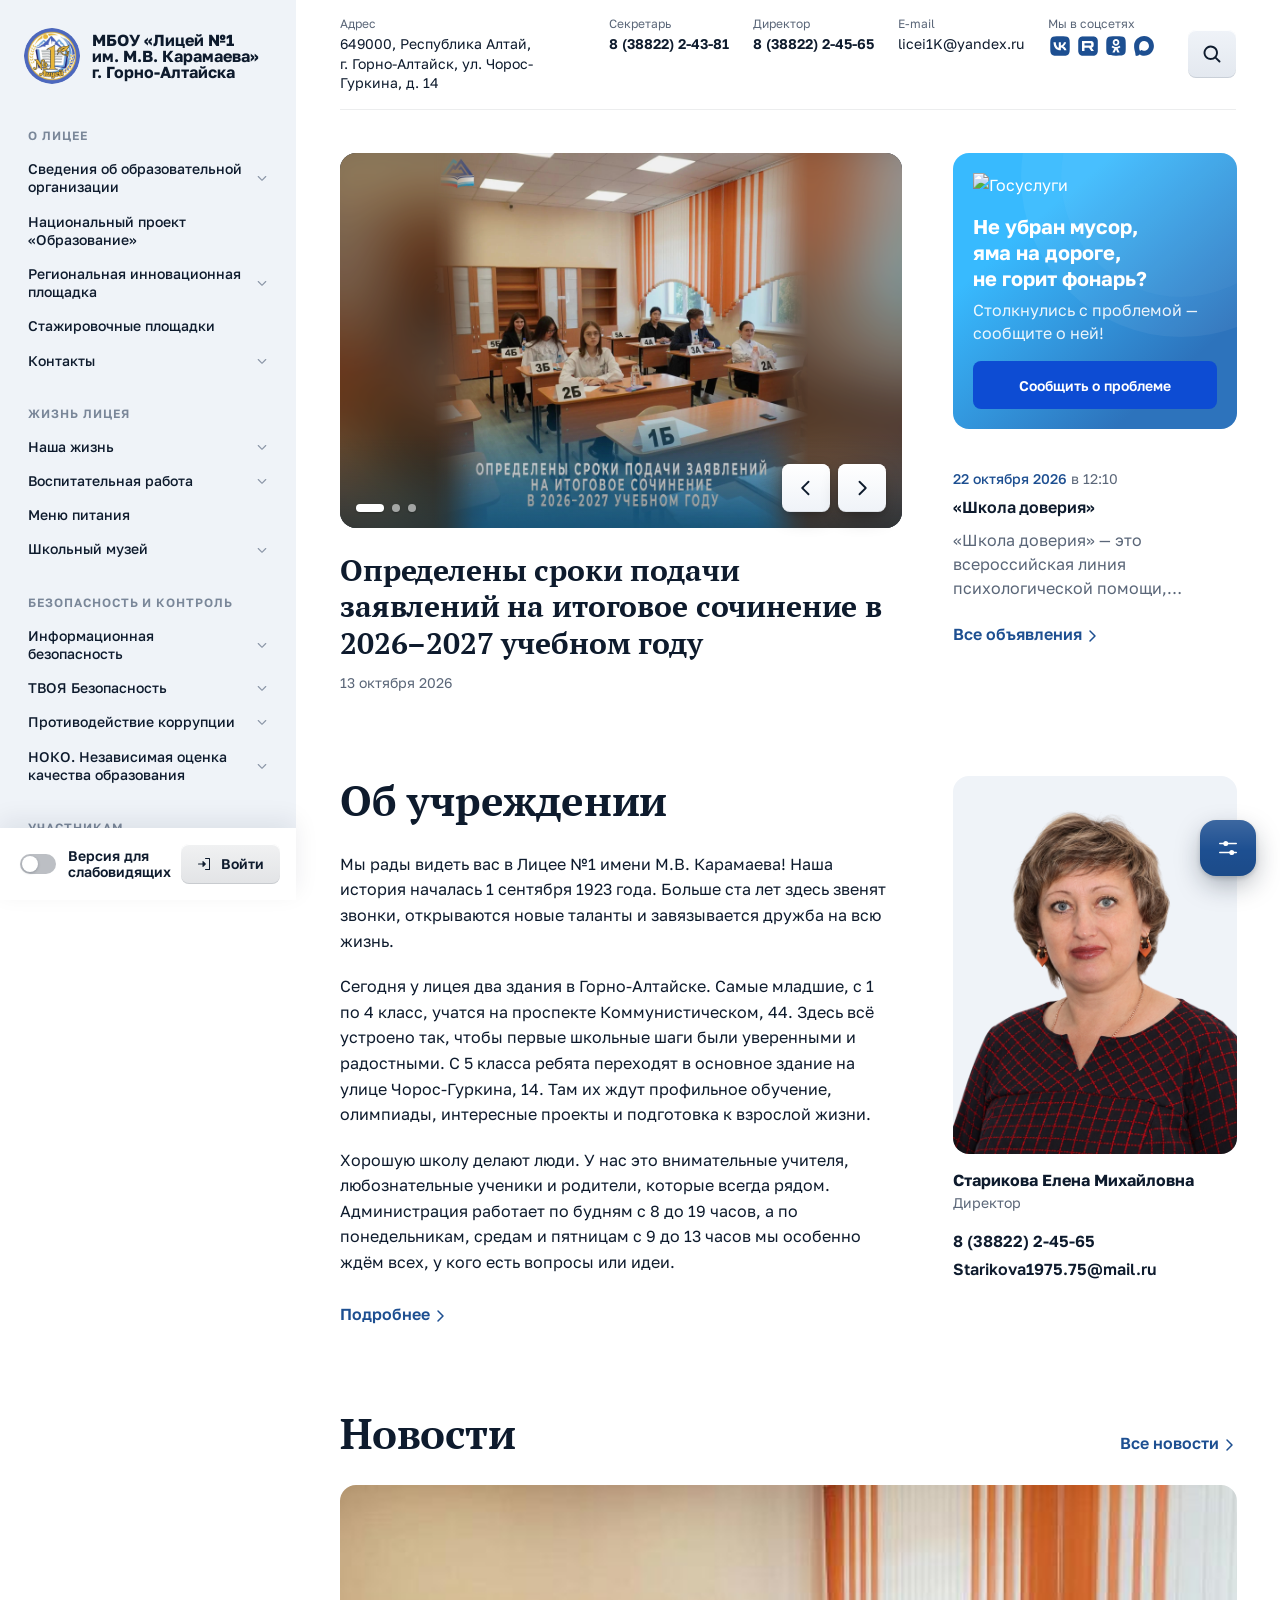
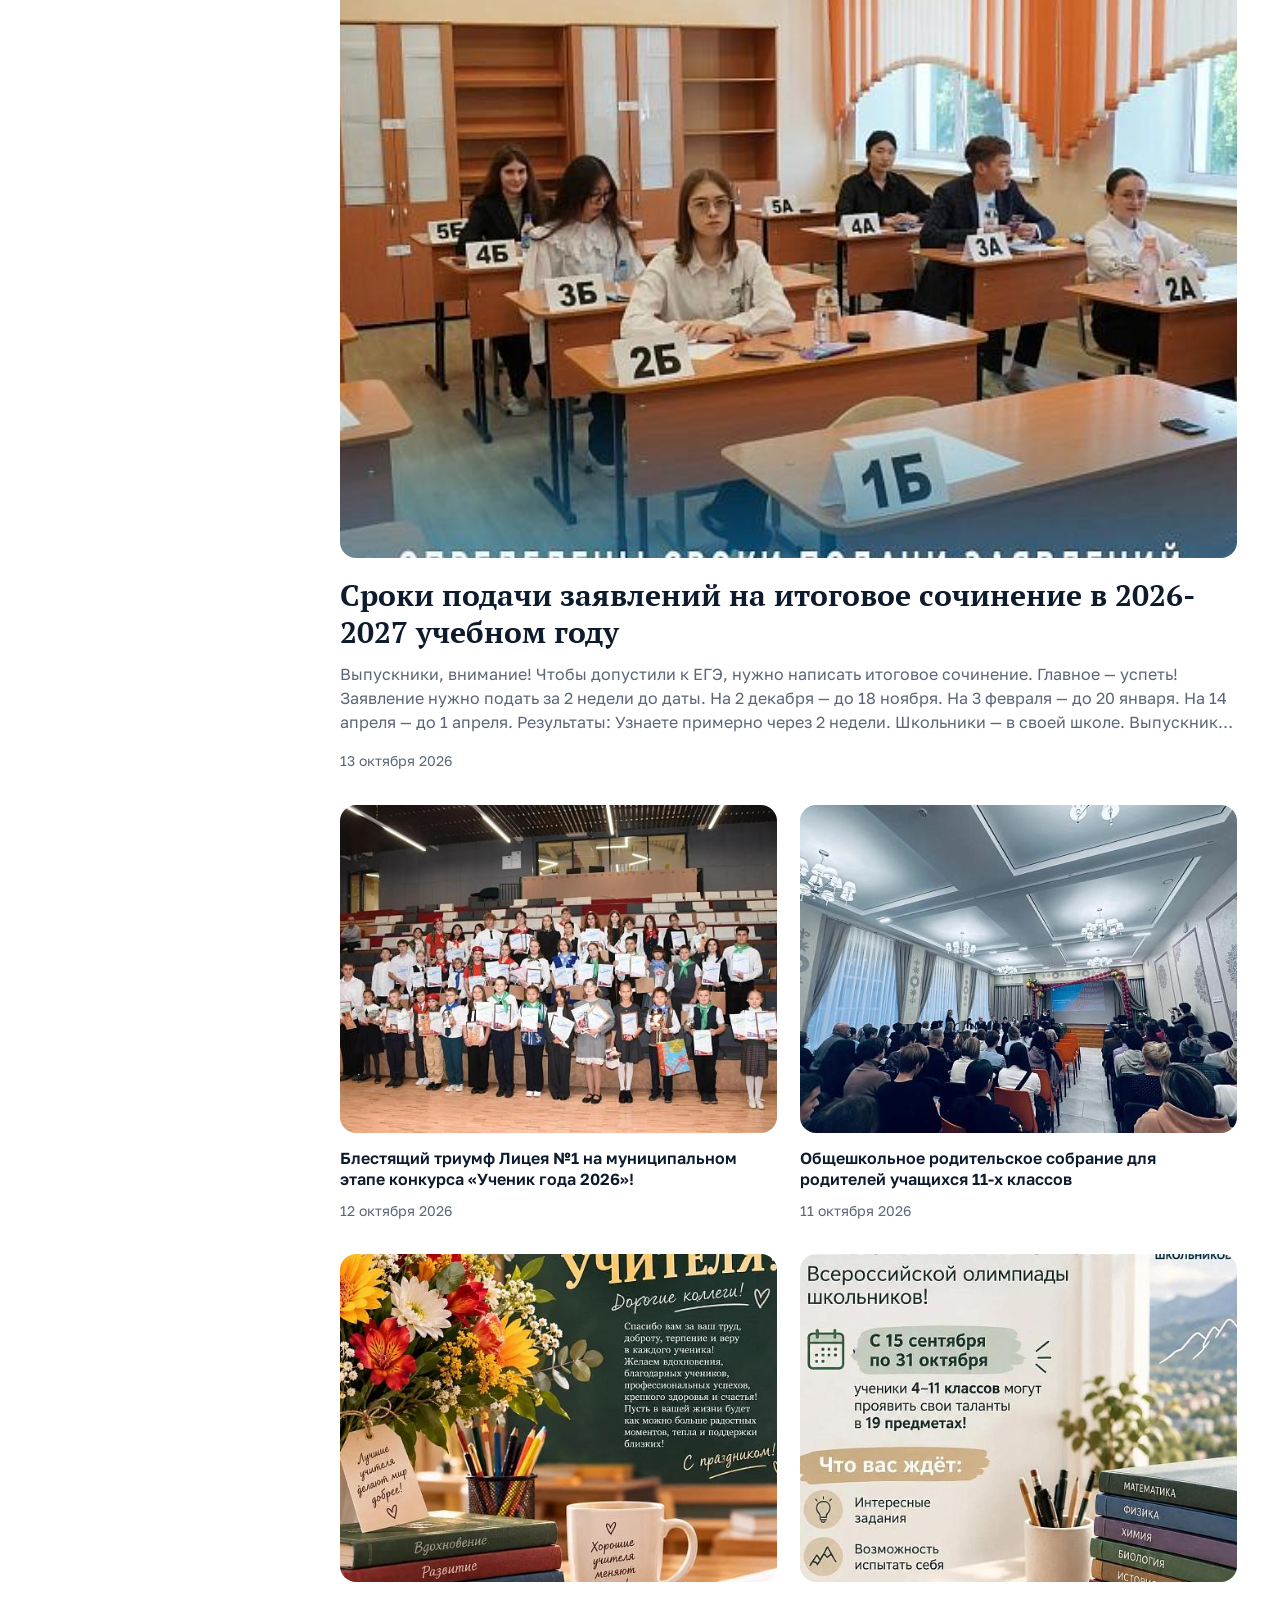
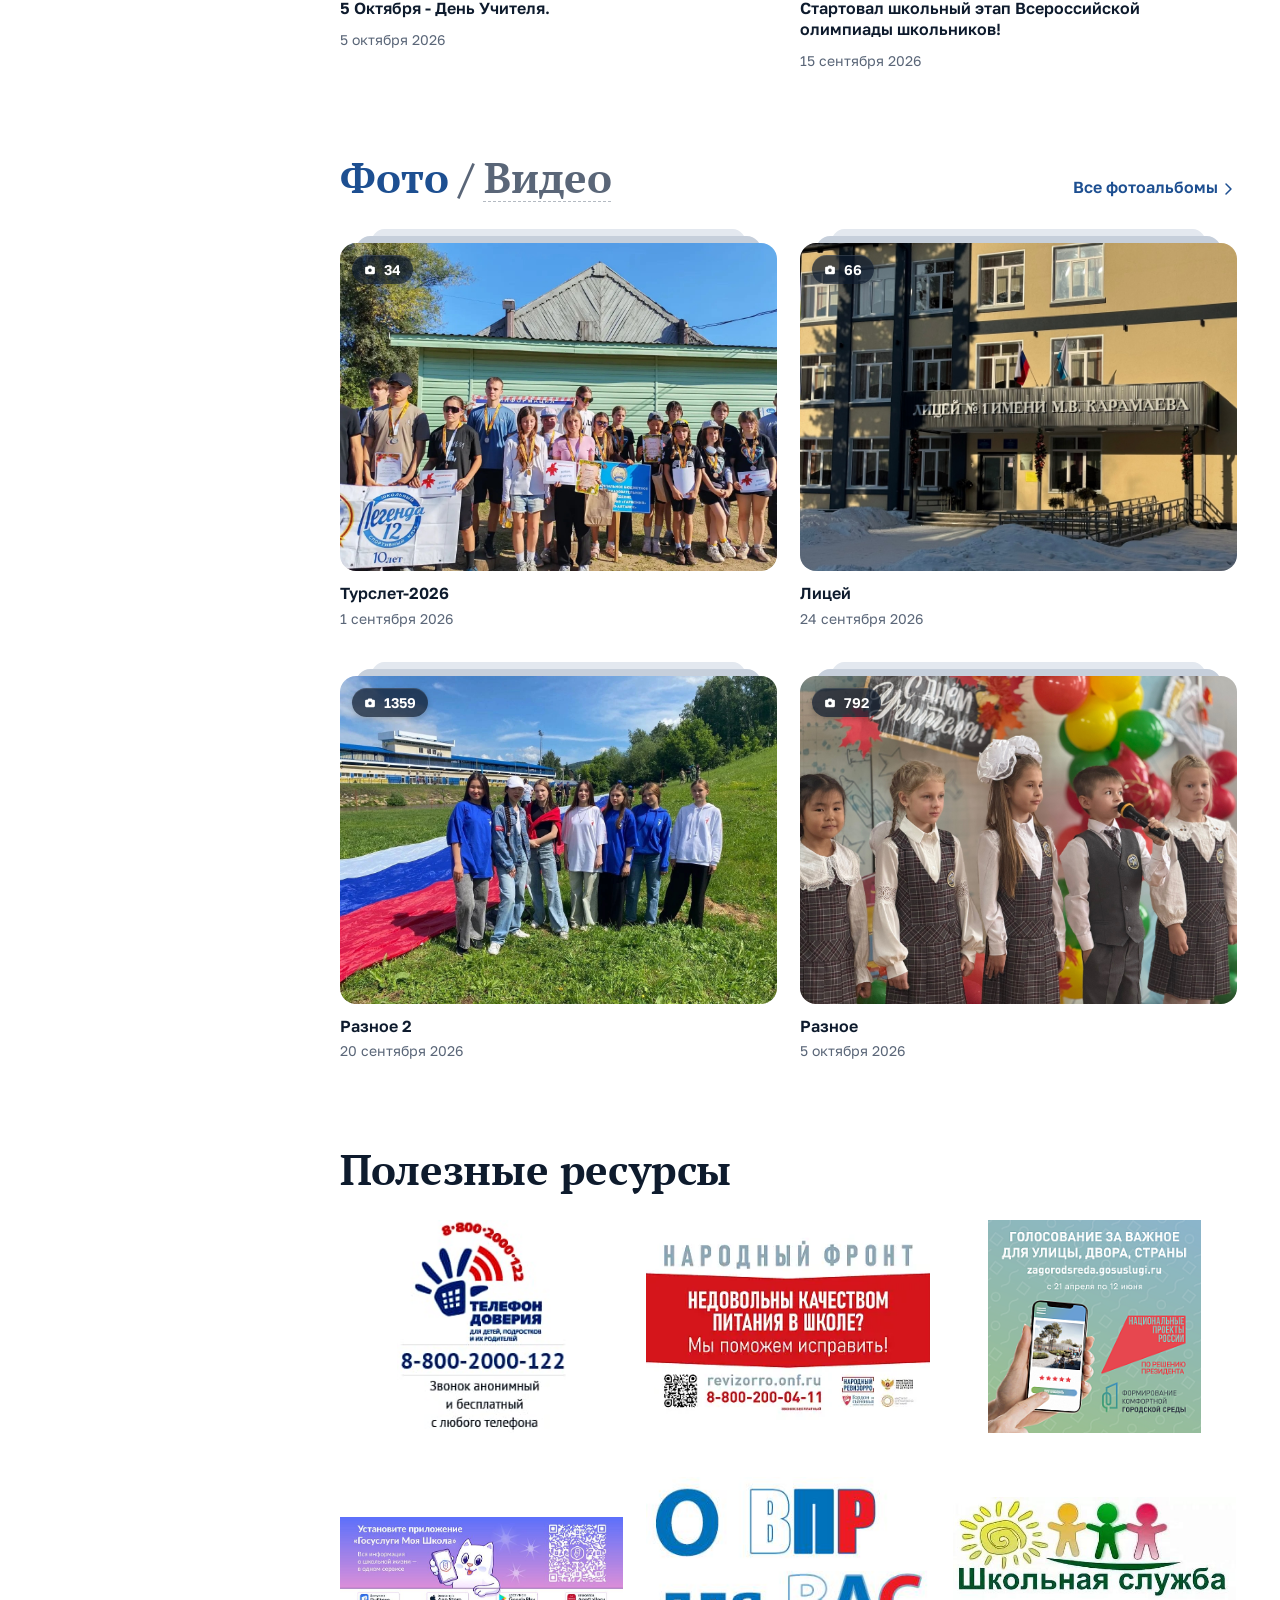
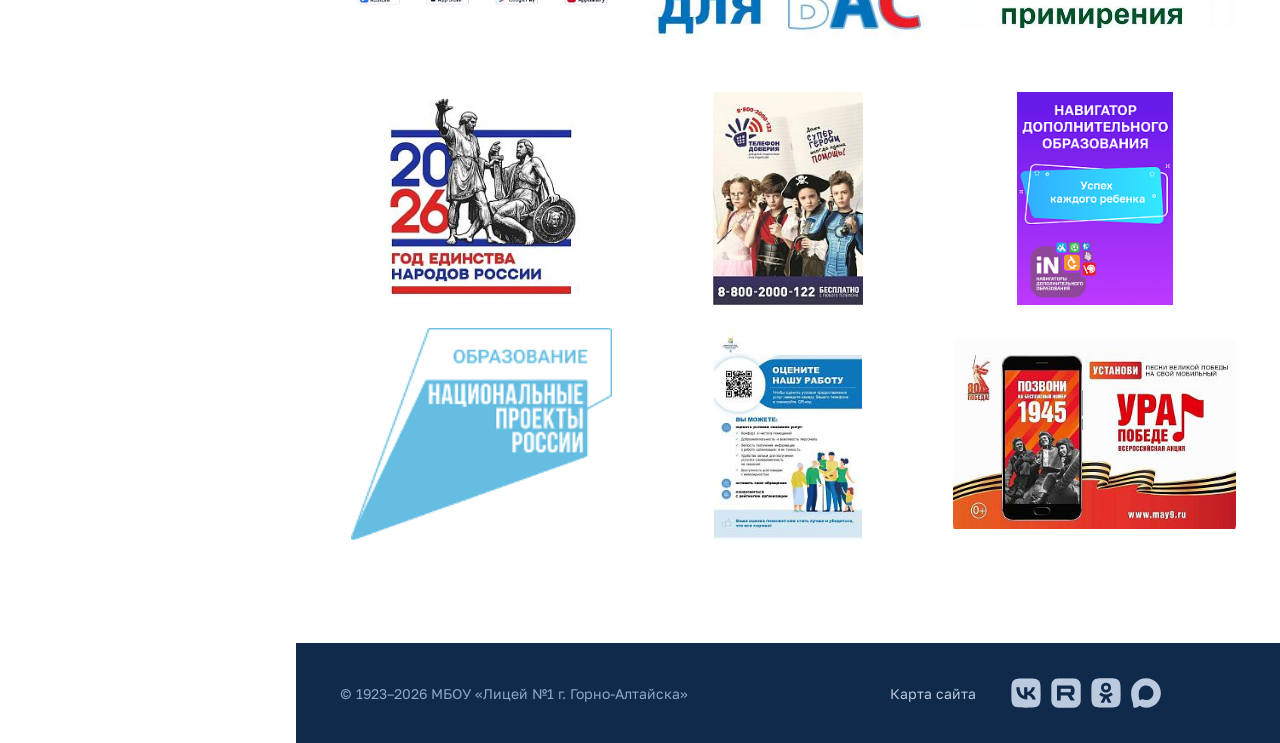
==== index.html @ d4e4e540 "v4: баннер Госуслуг, объявления под баннером, «Об учреждении» на сетке первого экрана - Баннер Госус" ====
<!DOCTYPE html>
<html lang="ru">
<head>
  <meta charset="UTF-8">
  <meta name="robots" content="noindex, nofollow">
  <meta name="viewport" content="width=device-width, initial-scale=1.0">
  <title>Лицей №1 им. М.В. Карамаева — демо главной (v4)</title>
  <link rel="preconnect" href="https://fonts.googleapis.com">
  <link rel="preconnect" href="https://fonts.gstatic.com" crossorigin>
  <link href="https://fonts.googleapis.com/css2?family=Golos+Text:wght@400;500;600;700&family=PT+Serif:wght@400;700&display=swap" rel="stylesheet">
  <link rel="stylesheet" href="tokens.css">
  <link rel="stylesheet" href="site.css">
  <link rel="stylesheet" href="demo-look.css"><!-- только для демо -->
  <script src="demo-look.js"></script><!-- только для демо; первым — сохранённые цвета применяются до отрисовки -->
  <script src="school-data.js"></script>
  <script src="components.js"></script>
  <script src="layout.js"></script>
</head>
<body>

<!-- Общие части (сайдбар, шапка, подвал) — теги-заглушки, разметку подставляет layout.js -->
<div class="app">
  <site-sidebar></site-sidebar>
  <div class="main">
    <site-header></site-header>

    <main class="content" id="main">
      <!-- h1 главной: видимого заголовка у главной нет по дизайну, но поисковикам и скринридерам он нужен -->
      <h1 class="sr-only">Официальный сайт МБОУ «Лицей №1 имени М.В. Карамаева города Горно-Алтайска»</h1>

      <!-- ================= ПЕРВЫЙ ЭКРАН: слайдер и справа виджет Госуслуг (на узких экранах виджет под слайдером) ================= -->
      <div class="hero">
      <!-- ================= СЛАЙДЕР: главные сообщения (заголовки слайдов — h2) ================= -->
      <section class="slider" data-slider aria-roledescription="карусель" aria-label="Главные новости">
        <div class="slides">
          <a class="slide is-active" href="#" aria-roledescription="слайд" aria-label="1 из 3">
            <div class="slide-media"><img class="bg" src="prototype/slider3.jpg" alt=""><img class="fg" src="prototype/slider3.jpg" alt="Плакат: сроки подачи заявлений на итоговое сочинение"></div>
            <div class="slide-caption"><h2 class="slide-title">Определены сроки подачи заявлений на итоговое сочинение в 2026–2027 учебном году</h2><time class="slide-date">13 октября 2026</time></div>
          </a>
          <a class="slide" href="#" aria-roledescription="слайд" aria-label="2 из 3">
            <div class="slide-media"><img class="bg" src="prototype/slider2.jpg" alt=""><img class="fg" src="prototype/slider2.jpg" alt="Открытка ко Дню учителя"></div>
            <div class="slide-caption"><h2 class="slide-title">С Днём учителя! Поздравляем педагогов лицея</h2><time class="slide-date">5 октября 2026</time></div>
          </a>
          <a class="slide" href="#" aria-roledescription="слайд" aria-label="3 из 3">
            <div class="slide-media"><img class="bg" src="prototype/slider1.jpg" alt=""><img class="fg" src="prototype/slider1.jpg" alt="Логотип Года единства народов России"></div>
            <div class="slide-caption"><h2 class="slide-title">2026 — Год единства народов России</h2><time class="slide-date">2026</time></div>
          </a>
        </div>
        <button class="btn btn-lg btn-icon btn-white slider-arrow prev" type="button" aria-label="Предыдущий слайд"><i class="i i-left" aria-hidden="true"></i></button>
        <button class="btn btn-lg btn-icon btn-white slider-arrow next" type="button" aria-label="Следующий слайд"><i class="i i-right" aria-hidden="true"></i></button>
        <div class="slider-dots" role="group" aria-label="Выбор слайда"></div>
      </section>

      <!-- ================= ПРАВАЯ КОЛОНКА ПЕРВОГО ЭКРАНА: баннер Госуслуг и под ним объявления ================= -->
      <div class="hero-side">
        <!-- ================= ГОСУСЛУГИ: СООБЩИТЬ О ПРОБЛЕМЕ ================= -->
        <section class="gos-section" aria-label="Госуслуги: сообщить о проблеме">
        <!-- Баннер «Госуслуги» — своя вёрстка (раздел 18 site.css). Окно с формой по-прежнему открывает скрипт Госуслуг:
             он ищет элемент с id="js-show-iframe-wrapper" — id и два скрипта ниже не трогать.
             Узкая колонка — вертикальная раскладка, от 560px ширины — горизонтальная (контейнерный запрос) -->
        <div class="gos">
          <script src="https://pos.gosuslugi.ru/bin/script.min.js"></script>
          <div class="gos-banner" id="js-show-iframe-wrapper">
            <img class="gos-logo" src="https://pos.gosuslugi.ru/bin/banner-fluid/gosuslugi-logo.svg" alt="Госуслуги">
            <div class="gos-text">
              <p class="gos-title">Не убран мусор, яма на дороге, не горит фонарь?</p>
              <p class="gos-note">Столкнулись с проблемой — сообщите о ней!</p>
            </div>
            <button class="gos-btn" type="button">Сообщить о проблеме</button>
            <span class="gos-art" aria-hidden="true"></span>
          </div>
          <script>try { Widget("https://pos.gosuslugi.ru/form", 230204) } catch (e) {}</script>
        </div>
        </section>

        <!-- Объявления — под баннером Госуслуг, без заголовка (название для экранного диктора — aria-label). Секция скрывается целиком, если объявлений нет -->
        <section class="ann" id="ann" aria-label="Объявления">
          <!-- последние объявления (показываются три, лишние скрывает CSS), самое свежее — крупнее; карточка — ссылка целиком; текста может не быть (только файл); пометка — если есть вложения -->
          <ul class="ann-list">
            <li class="ann-main">
              <a class="ann-card" href="#">
                <time class="ann-date" datetime="2026-10-22T12:10">22 октября 2026 <span class="t">в 12:10</span></time>
                <h2 class="ann-title">«Школа доверия»</h2>
                <p class="ann-text">«Школа доверия» — это всероссийская линия психологической помощи, которую запустило Минпросвещения России 11 сентября 2026 года. Её цель — дать школьникам, их родителям и педагогам единый бесплатный канал, чтобы получить поддержку в сложных ситуациях, которые возникают в образовательной среде.</p>
              </a>
            </li>
            <li>
              <a class="ann-card" href="#">
                <time class="ann-date" datetime="2026-02-12T12:02">12 февраля 2026 <span class="t">в 12:02</span></time>
                <h2 class="ann-title">Психолого-педагогическая помощь для детей и родителей</h2>
                <span class="ann-file"><i class="i i-file" aria-hidden="true"></i>ЦИФРОВОЙ_<wbr>ПСИХОЛОГ.pdf</span>
              </a>
            </li>
            <li>
              <a class="ann-card" href="#">
                <time class="ann-date" datetime="2026-02-06T12:02">6 февраля 2026 <span class="t">в 12:02</span></time>
                <h2 class="ann-title">Логопедическая олимпиада среди обучающихся с ограниченными возможностями здоровья</h2>
                <p class="ann-text">С 11 по 18 марта 2026 года в Лицее № 1 г. Горно-Алтайска проводится Логопедическая олимпиада среди обучающихся с ограниченными возможностями здоровья в целях развития интеллектуального и творческого потенциала личности учащегося, повышения уровня мотивации к познавательной деятельности.</p>
              </a>
            </li>
            <li>
              <a class="ann-card" href="#">
                <time class="ann-date" datetime="2026-01-28T09:30">28 января 2026 <span class="t">в 09:30</span></time>
                <h2 class="ann-title">Запись в первый класс на 2026–2027 учебный год</h2>
                <p class="ann-text">Приём заявлений о зачислении в первый класс начинается 1 апреля 2026 года. Подать заявление можно через портал Госуслуг или лично в приёмной лицея с понедельника по пятницу с 9:00 до 17:00.</p>
              </a>
            </li>
            <li>
              <a class="ann-card" href="#">
                <time class="ann-date" datetime="2026-01-15T14:00">15 января 2026 <span class="t">в 14:00</span></time>
                <h2 class="ann-title">График консультаций по подготовке к ГИА</h2>
                <span class="ann-file"><i class="i i-file" aria-hidden="true"></i>График_<wbr>консультаций_<wbr>ГИА.pdf</span>
              </a>
            </li>
          </ul>
          <a class="more ann-more" href="#">Все объявления <i class="i i-right" aria-hidden="true"></i></a>
        </section>
      </div>
      </div>

      <!-- ================= ОБ УЧРЕЖДЕНИИ: текст и директор ================= -->
      <div class="section about-row">
        <section class="about-main" aria-labelledby="about-title">
          <div class="section-head">
            <h2 id="about-title">Об учреждении</h2>
          </div>
          <div class="about-body">   <!-- текст и директор: рядом, если тексту хватает ширины, иначе директор под текстом -->
            <!-- Текст об учреждении: только абзацы одного стиля (без колонок, фото, видео и кнопок), под ними ссылка «Подробнее». Факты: licei1.obr04.ru/sveden/common/ -->
            <div class="about-text">
              <p>Мы рады видеть вас в Лицее №1 имени М.В.&nbsp;Карамаева! Наша история началась 1&nbsp;сентября 1923&nbsp;года. Больше ста лет здесь звенят звонки, открываются новые таланты и завязывается дружба на всю жизнь.</p>
              <p>Сегодня у лицея два здания в Горно-Алтайске. Самые младшие, с&nbsp;1 по&nbsp;4 класс, учатся на проспекте Коммунистическом, 44. Здесь всё устроено так, чтобы первые школьные шаги были уверенными и радостными. С&nbsp;5 класса ребята переходят в основное здание на улице Чорос-Гуркина, 14. Там их ждут профильное обучение, олимпиады, интересные проекты и подготовка к взрослой жизни.</p>
              <p>Хорошую школу делают люди. У нас это внимательные учителя, любознательные ученики и родители, которые всегда рядом. Администрация работает по будням с&nbsp;8 до&nbsp;19 часов, а по понедельникам, средам и пятницам с&nbsp;9 до&nbsp;13 часов мы особенно ждём всех, у кого есть вопросы или идеи.</p>
              <a class="more" href="#">Подробнее <i class="i i-right" aria-hidden="true"></i></a>
            </div>

            <!-- Фото и имя ведут на страницу директора; контакты — отдельные ссылки (вложенные ссылки недопустимы) -->
            <div class="director">
              <a class="photo" href="#" tabindex="-1" aria-hidden="true"><img src="images/director.png" alt=""></a>
              <div class="body">
                <a class="name" href="#">Старикова Елена Михайловна</a>
                <div class="role">Директор</div>
                <ul class="director-contacts">
                  <li><a href="tel:+73882224565">8 (38822) 2-45-65</a></li>
                  <li><a href="mailto:Starikova1975.75@mail.ru">Starikova1975.75@mail.ru</a></li>
                </ul>
              </div>
            </div>
          </div>
        </section>

      </div>

      <!-- ================= НОВОСТИ ================= -->
      <section class="section news-main" aria-labelledby="news-title">
        <div class="section-head">
          <h2 id="news-title">Новости</h2>
          <a class="more" href="news.html">Все новости <i class="i i-right" aria-hidden="true"></i></a>
        </div>
        <div class="news-grid" id="news-latest"><!-- 9 последних новостей из NEWS (page-home.js) --></div>
      </section>

      <!-- ================= ФОТО И ВИДЕО ================= -->
      <section class="section" aria-labelledby="media-title">
        <div class="section-head">
          <h2 id="media-title" class="title-tabs"><span role="tablist" aria-label="Фото и видео"><button role="tab" id="tab-photo" aria-controls="panel-photo" aria-selected="true" data-more="Все фотоальбомы">Фото</button><span class="sep" aria-hidden="true"> / </span><button role="tab" id="tab-video" aria-controls="panel-video" aria-selected="false" data-more="Все видео" tabindex="-1">Видео</button></span></h2>
          <a class="more" href="#" id="media-more">Все фотоальбомы <i class="i i-right" aria-hidden="true"></i></a>
        </div>

        <div class="media-grid" id="panel-photo" role="tabpanel" aria-labelledby="tab-photo">
          <a class="media-card card" href="#"><div class="thumb"><img src="images/turslet.jpg" alt="" loading="lazy"><span class="badge"><i class="i i-camera" aria-hidden="true"></i>34</span></div><div class="body"><h3 class="card-title">Турслет-2026</h3><div class="meta">1 сентября 2026</div></div></a>
          <a class="media-card card" href="#"><div class="thumb"><img src="images/licey.jpg" alt="" loading="lazy"><span class="badge"><i class="i i-camera" aria-hidden="true"></i>66</span></div><div class="body"><h3 class="card-title">Лицей</h3><div class="meta">24 сентября 2026</div></div></a>
          <a class="media-card card" href="#"><div class="thumb"><img src="images/meropriyatiya-2.jpg" alt="" loading="lazy"><span class="badge"><i class="i i-camera" aria-hidden="true"></i>1359</span></div><div class="body"><h3 class="card-title">Разное 2</h3><div class="meta">20 сентября 2026</div></div></a>
          <a class="media-card card" href="#"><div class="thumb"><img src="images/meropriyatia.jpg" alt="" loading="lazy"><span class="badge"><i class="i i-camera" aria-hidden="true"></i>792</span></div><div class="body"><h3 class="card-title">Разное</h3><div class="meta">5 октября 2026</div></div></a>
          <a class="media-card card" href="#"><div class="thumb"><img src="images/nou.jpg" alt="" loading="lazy"><span class="badge"><i class="i i-camera" aria-hidden="true"></i>58</span></div><div class="body"><h3 class="card-title">НОУ — 2026</h3><div class="meta">28 сентября 2026</div></div></a>
          <a class="media-card card" href="#"><div class="thumb"><img src="images/otrkritie.jpg" alt="" loading="lazy"><span class="badge"><i class="i i-camera" aria-hidden="true"></i>166</span></div><div class="body"><h3 class="card-title">Открытие лицея</h3><div class="meta">15 июня 2026</div></div></a>
        </div>

        <div class="media-grid" id="panel-video" role="tabpanel" aria-labelledby="tab-video" hidden>
          <a class="media-card video card" href="#"><div class="thumb"><img src="prototype/video1.jpeg" alt="" loading="lazy"><span class="play"><i class="i i-play" aria-hidden="true"></i></span><span class="badge duration">3:24</span></div><div class="body"><h3 class="card-title">Добро пожаловать в лицей</h3><div class="meta">2 сентября 2026</div></div></a>
          <a class="media-card video card" href="#"><div class="thumb"><img src="prototype/video2.jpeg" alt="" loading="lazy"><span class="play"><i class="i i-play" aria-hidden="true"></i></span><span class="badge duration">5:10</span></div><div class="body"><h3 class="card-title">Безопасность в интернете</h3><div class="meta">18 сентября 2026</div></div></a>
          <a class="media-card video card" href="#"><div class="thumb"><img src="prototype/video3.jpeg" alt="" loading="lazy"><span class="play"><i class="i i-play" aria-hidden="true"></i></span><span class="badge duration">12:47</span></div><div class="body"><h3 class="card-title">Открытый урок</h3><div class="meta">25 сентября 2026</div></div></a>
          <a class="media-card video card" href="#"><div class="thumb"><img src="prototype/video4.jpeg" alt="" loading="lazy"><span class="play"><i class="i i-play" aria-hidden="true"></i></span><span class="badge duration">4:02</span></div><div class="body"><h3 class="card-title">Наставничество</h3><div class="meta">30 сентября 2026</div></div></a>
          <a class="media-card video card" href="#"><div class="thumb"><img src="prototype/video5.jpeg" alt="" loading="lazy"><span class="play"><i class="i i-play" aria-hidden="true"></i></span><span class="badge duration">2:58</span></div><div class="body"><h3 class="card-title">Творческая мастерская</h3><div class="meta">3 октября 2026</div></div></a>
          <a class="media-card video card" href="#"><div class="thumb"><img src="prototype/video6.jpeg" alt="" loading="lazy"><span class="play"><i class="i i-play" aria-hidden="true"></i></span><span class="badge duration">6:31</span></div><div class="body"><h3 class="card-title">Робототехника в «Точке роста»</h3><div class="meta">8 октября 2026</div></div></a>
          <a class="media-card video card" href="#"><div class="thumb"><img src="prototype/video7.jpeg" alt="" loading="lazy"><span class="play"><i class="i i-play" aria-hidden="true"></i></span><span class="badge duration">3:45</span></div><div class="body"><h3 class="card-title">Турнир школьного спортклуба</h3><div class="meta">14 октября 2026</div></div></a>
          <a class="media-card video card" href="#"><div class="thumb"><img src="prototype/video8.jpeg" alt="" loading="lazy"><span class="play"><i class="i i-play" aria-hidden="true"></i></span><span class="badge duration">8:20</span></div><div class="body"><h3 class="card-title">Классный час</h3><div class="meta">20 октября 2026</div></div></a>
        </div>
      </section>

      <!-- ================= ПОЛЕЗНЫЕ РЕСУРСЫ ================= -->
      <section class="section" aria-labelledby="res-title">
        <div class="section-head">
          <h2 id="res-title">Полезные ресурсы</h2>
        </div>
        <div class="banners">

          <!-- Баннеры госорганов: макеты не меняем. Обёртка на ПК «прозрачна» (display: contents), на телефоне — горизонтальная лента -->
          <div class="banner-strip" role="group" aria-label="Баннеры">
            <a class="banner card" href="#"><img src="prototype/banner1.jpeg" alt="Детский телефон доверия 8-800-2000-122" loading="lazy"></a>
            <a class="banner card" href="#"><img src="prototype/banner2.png" alt="Народный фронт: недовольны качеством питания в школе?" loading="lazy"></a>
            <a class="banner card" href="#"><img src="prototype/banner3.png" alt="Голосование за объекты благоустройства на Госуслугах" loading="lazy"></a>
            <a class="banner card" href="#"><img src="prototype/banner4.jpg" alt="Приложение «Госуслуги. Моя школа»" loading="lazy"></a>
            <a class="banner card" href="#"><img src="prototype/banner5.jpg" alt="О ВПР для вас" loading="lazy"></a>
            <a class="banner card" href="#"><img src="prototype/banner6.jpg" alt="Школьная служба примирения" loading="lazy"></a>
            <a class="banner card" href="#"><img src="prototype/banner7.jpg" alt="2026 — Год единства народов России" loading="lazy"></a>
            <a class="banner card" href="#"><img src="prototype/banner8.jpg" alt="Телефон доверия для детей и подростков" loading="lazy"></a>
            <a class="banner card" href="#"><img src="prototype/banner9.png" alt="Навигатор дополнительного образования" loading="lazy"></a>
            <a class="banner card" href="#"><img src="prototype/banner10.png" alt="Национальные проекты России: образование" loading="lazy"></a>
            <a class="banner card" href="#"><img src="prototype/banner11.jpg" alt="Оцените нашу работу — независимая оценка качества" loading="lazy"></a>
            <a class="banner card" href="#"><img src="prototype/banner12.jpg" alt="День Победы" loading="lazy"></a>
          </div>
        </div>
      </section>

    </main>

    <site-footer></site-footer>
  </div>
</div>

<demo-look></demo-look><!-- только для демо: панель «Внешний вид» -->

<script src="news-data.js"></script>
<script src="news-articles.js"></script>
<script src="page-home.js"></script>
<script src="site.js"></script>
</body>
</html>
---- tokens.css ----
/* ============================================================
   ДИЗАЙН-ТОКЕНЫ — единственное место, где задаются цвета, шрифты, размеры, отступы, скругления и тени.
   site.css пользуется только этими переменными: значения цветов и размеров прямо в компонентах не пишем.
   Исключения — полупрозрачный белый/чёрный поверх фотографий (блики, маски, затемнения) и размеры, уникальные для одного компонента.
   Наглядно все токены и компоненты — на странице components.html. Правила работы с ними — в README.md.

   Порядок: 1. Цвет  2. Типографика  3. Отступы  4. Размеры  5. Скругления  6. Тени  7. Ширины экранов  8. Цветовые темы
   ============================================================ */

:root {
  /* ---------- 1. Цвет ----------
     Два слоя:
     1а. Базовая палитра — шкалы цветов (--neutral-*, --brand-*, --red-* …). Это сырьё: в компонентах их НЕ используют.
     1б. Семантика — роли (--text-*, --bg-*, --fill-*, --border-*, --action-*, статусы). site.css берёт цвета только отсюда.
     Так перекраска, тёмная тема или схемы версии для слабовидящих — это другая привязка ролей к шкалам, без правок компонентов.
     Ступени: 0/25/50 — почти белые … 950 — почти чёрный; 500 — опорный цвет шкалы */

  /* ----- 1а. Базовая палитра ----- */

  /* Тема: шкала выводится из одного --brand — чтобы перекрасить сайт под другую школу, достаточно поменять его.
     Светлые ступени — смесь с белым, тёмные — с чёрным; 900 и 950 смешаны с тёмно-синим #050b14, чтобы не уходить в серый */
  --brand: #1d4f91;                                              /* синий из логотипа */
  --brand-50: color-mix(in srgb, var(--brand) 7%, #fff);
  --brand-100: color-mix(in srgb, var(--brand) 15%, #fff);
  --brand-200: color-mix(in srgb, var(--brand) 30%, #fff);
  --brand-300: color-mix(in srgb, var(--brand) 50%, #fff);
  --brand-400: color-mix(in srgb, var(--brand) 75%, #fff);
  --brand-500: var(--brand);
  --brand-600: color-mix(in srgb, var(--brand), #000 12%);
  --brand-700: color-mix(in srgb, var(--brand), #000 24%);
  --brand-800: color-mix(in srgb, var(--brand), #000 40%);
  --brand-900: color-mix(in srgb, var(--brand) 45%, #050b14);
  --brand-950: color-mix(in srgb, var(--brand) 25%, #050b14);

  /* Нейтральные (серые): оттенок --nh и насыщенность --nc, OKLCH. Светлота каждой ступени фиксирована —
     контраст текста не зависит от выбранного оттенка. К светлым ступеням насыщенность уменьшается (иначе светлые серые «синеют») */
  --nh: 257;                     /* оттенок: холодный, к синему логотипа */
  --nc: .04;                     /* насыщенность: 0 — чистый серый */
  --neutral-0: #fff;
  --neutral-25: oklch(.962 calc(var(--nc) * .2) var(--nh));
  --neutral-50: oklch(.93 calc(var(--nc) * .27) var(--nh));
  --neutral-100: oklch(.90 calc(var(--nc) * .38) var(--nh));
  --neutral-200: oklch(.85 calc(var(--nc) * .48) var(--nh));
  --neutral-300: oklch(.78 calc(var(--nc) * .55) var(--nh));
  --neutral-400: oklch(.67 calc(var(--nc) * .7) var(--nh));      /* 3,0:1 на белом — граница для иконок */
  --neutral-500: oklch(.62 calc(var(--nc) * .78) var(--nh));     /* 3,6:1 на белом — не для основного текста */
  --neutral-600: oklch(.507 calc(var(--nc) * .8) var(--nh));     /* 5,8:1 на белом */
  --neutral-700: oklch(.40 calc(var(--nc) * .9) var(--nh));
  --neutral-800: oklch(.30 var(--nc) var(--nh));
  --neutral-900: oklch(.221 var(--nc) var(--nh));                /* 17:1 на белом */
  --neutral-950: oklch(.16 var(--nc) var(--nh));

  /* Статусные — запас для форм, уведомлений и пометок. Оттенки фиксированы и от темы не зависят.
     50 — фон, 100 — фон при наведении, 600 — иконки и рамки, 700 — текст и сплошная заливка (≥ 5:1 и на белом, и на своём 50) */
  --red-50: oklch(.97 .02 27);    --red-100: oklch(.93 .05 27);    --red-600: oklch(.55 .18 27);    --red-700: oklch(.5 .16 27);
  --green-50: oklch(.97 .02 150); --green-100: oklch(.93 .05 150); --green-600: oklch(.55 .18 150); --green-700: oklch(.5 .16 150);
  --amber-50: oklch(.97 .02 70);  --amber-100: oklch(.93 .05 70);  --amber-600: oklch(.55 .18 70);  --amber-700: oklch(.5 .16 70);
  --blue-50: oklch(.97 .02 250);  --blue-100: oklch(.93 .05 250);  --blue-600: oklch(.55 .18 250);  --blue-700: oklch(.5 .16 250);

  /* ----- 1б. Семантика: роли цветов. Компоненты пользуются только ими ----- */

  /* Текст */
  --text-primary: var(--neutral-900);      /* основной текст */
  --text-secondary: var(--neutral-600);    /* вторичный: даты, подписи, анонсы */
  --text-tertiary: var(--neutral-500);     /* третичный: подписи групп меню, плейсхолдер (контраст 3,6 — только для второстепенного) */
  --text-brand: var(--brand-500);          /* цветной текст: ссылки, даты объявлений, ховеры, активные пункты */
  --text-on-brand: var(--neutral-0);       /* текст и иконки на цвете темы и поверх фото */
  /* текст на тёмном подвале — светлые ступени темы: подвал сам тёмная ступень темы, текст перекрашивается вместе с ним */
  --text-inverse-strong: var(--brand-50);       /* подвал: ссылки */
  --text-inverse: var(--brand-100);             /* подвал: меню разделов */
  --text-inverse-secondary: var(--brand-200);   /* подвал: основной текст */
  --text-inverse-tertiary: var(--brand-300);    /* подвал: подписи, копирайт */
  --icon-secondary: var(--neutral-400);    /* служебные иконки: шевроны, разделители крошек, просмотры */

  /* Фоны и поверхности */
  --bg-page: var(--neutral-0);             /* фон страницы и шапки */
  --bg-surface: var(--neutral-0);          /* поверхности над фоном: всплывающие панели, плашка раскрытого пункта меню */
  --bg-subtle: var(--neutral-25);          /* сайдбар; подложка фото директора */
  --bg-canvas: var(--neutral-50);          /* по краям окна шире 2560px */
  --bg-inverse: var(--brand-900);          /* подвал — тёмный оттенок темы */
  --bg-media: var(--neutral-900);          /* подложка слайдера до загрузки картинки */
  --bg-overlay: rgb(var(--shadow-rgb) / .675);   /* затемнение страницы под открытым мобильным меню */

  /* Меню (сайдбар). Свой набор ролей, как у подвала: меню бывает и бледным, и насыщенным со светлым текстом */
  --side-bg: var(--bg-subtle);                  /* фон меню */
  --side-text: var(--text-primary);             /* пункты меню, название школы */
  --side-text-secondary: var(--text-secondary); /* подпункты */
  --side-label: var(--text-tertiary);           /* подписи групп */
  --side-icon: var(--icon-secondary);           /* шевроны */
  --side-accent: var(--text-brand);             /* раскрытый раздел, текущая страница, ховер подпункта */
  --side-hover: var(--fill-medium);             /* подсветка пункта при наведении и текущего подпункта */
  --side-active: var(--bg-surface);             /* плашка раскрытого раздела и текущей страницы, низ мобильного меню */

  /* Заливки — шкала по силе, от едва заметной к плотной; где использовать — решает компонент */
  --fill-subtle: var(--neutral-25);        /* напр.: кнопка secondary, поле поиска, ховер номера пагинации */
  --fill-muted: var(--neutral-50);         /* напр.: ховер заливки, подсветка пункта меню, низ градиента кнопки */
  --fill-medium: var(--neutral-100);       /* напр.: подложка картинки до загрузки, низ градиента кнопки при наведении */
  --fill-strong: var(--neutral-200);       /* напр.: дорожка переключателя, неактивная точка слайдера, ползунок прокрутки */
  --fill-stronger: var(--neutral-300);     /* напр.: дорожка переключателя при наведении */

  /* Рамки. Линий-разделителей на сайте нет; рамки — у полей форм и вложенного меню */
  --border-subtle: var(--neutral-100);     /* напр.: линия третьего уровня меню */
  --border-default: var(--neutral-200);    /* обычная рамка (запас: поля форм) */
  --border-hover: color-mix(in srgb, var(--brand) 30%, transparent);   /* рамка при наведении */
  --border-focus: var(--brand-500);        /* рамка в фокусе */

  /* Действие — цвет темы на кнопках, активных элементах */
  --action: var(--brand-500);              /* кнопка primary, текущая страница пагинации, активная точка слайдера */
  --action-hover: var(--brand-700);        /* ховер кнопки primary */
  --action-subtle: var(--brand-50);        /* бледная заливка: выбранный вариант, ореол поля поиска, раскрытый поиск */
  --focus: var(--brand-500);               /* рамка фокуса с клавиатуры; на тёмном подвале — светлая (site.css → «20. Подвал») */

  /* Статусы (запас): text — текст и иконки на белом, bg — светлая подложка, border — рамка, solid — сплошная заливка с белым текстом */
  --danger-text: var(--red-700);     --danger-bg: var(--red-50);     --danger-border: var(--red-600);     --danger-solid: var(--red-700);
  --success-text: var(--green-700);  --success-bg: var(--green-50);  --success-border: var(--green-600);  --success-solid: var(--green-700);
  --warning-text: var(--amber-700);  --warning-bg: var(--amber-50);  --warning-border: var(--amber-600);  --warning-solid: var(--amber-700);
  --info-text: var(--blue-700);      --info-bg: var(--blue-50);      --info-border: var(--blue-600);      --info-solid: var(--blue-700);

  /* ---------- 2. Типографика ----------
     Два слоя, как у цвета:
     2а. Шкала кеглей — размеры. Напрямую — только для мелкого текста интерфейса (кнопки, меню, бейджи, даты).
     2б. Стили текста — готовый набор «насыщенность кегль/межстрочный шрифт» под задачу: font: var(--type-h2).
         У каждого стиля есть класс .type-<стиль> (site.css → «1. Основа»).
     Уровень и вид заголовка — разные вещи:
     — уровень (h1–h4) выбирают по структуре страницы: один h1, дальше h2 → h3 → h4 без пропусков.
       По нему поисковики понимают страницу, а скринридеры дают по ней перемещаться;
     — вид — стилем. Теги h1–h4 по умолчанию оформлены стилями h1–h4; если структуре нужен один уровень,
       а дизайну — другой вид, вид задают классом: <h2 class="type-display"> у слайда, <h3 class="card-title"> у карточки */
  --font-text: 'Golos Text', system-ui, -apple-system, 'Segoe UI', Roboto, sans-serif;
  --font-head: 'PT Serif', Georgia, 'Times New Roman', serif;   /* заголовки — PT Serif 700 */

  /* ----- 2а. Шкала кеглей ----- */
  /* фиксированные — текст; промежуточных кеглей нет */
  --fs-12: 12px;
  --fs-14: 14px;
  --fs-16: 16px;
  --fs-20: 20px;
  --fs-24: 24px;
  --fs-28: 28px;
  /* плавные — заголовки: растут с шириной окна (375 → 2560px) */
  --fs-fluid-s: clamp(22px, 18.6px + .92vw, 42px);
  --fs-fluid-m: clamp(32px, 28.5px + 1.04vw, 55px);
  --fs-fluid-l: clamp(32px, 23.9px + 1.89vw, 76px);
  --fs-fluid-xl: clamp(36px, 28px + 1.9vw, 76px);

  /* ----- 2б. Стили текста: насыщенность кегль/межстрочный шрифт; разрядка — отдельно (не входит в font) ----- */
  --type-display-size: var(--fs-fluid-l);                              /* на телефоне меньше — см. ниже */
  --type-display: 700 var(--type-display-size)/1 var(--font-head);     /* заголовок слайда поверх фото */
  --type-display-tracking: -.005em;
  --type-h1: 700 var(--fs-fluid-xl)/1.1 var(--font-head);              /* h1 страницы */
  --type-h1-tracking: -.01em;
  --type-h1-sm: 700 var(--fs-fluid-m)/1.2 var(--font-head);            /* компактный h1 для длинных заголовков (напр.: новость) */
  --type-h1-sm-tracking: -.005em;
  --type-h2: 700 var(--fs-fluid-m)/1.2 var(--font-head);               /* заголовки секций; h2 в тексте статьи */
  --type-h2-tracking: -.005em;
  --type-h3: 700 var(--fs-fluid-s)/1.2 var(--font-head);               /* главная новость и объявление; h3 в тексте статьи */
  --type-h4: 700 var(--fs-24)/1.25 var(--font-head);                   /* узкая колонка, панели; h4 в тексте статьи */
  --type-title: 600 var(--fs-16)/1.3 var(--font-text);                 /* заголовки карточек */
  --type-body-lg: 500 var(--fs-20)/1.5 var(--font-text);               /* лид новости */
  --type-body: 400 var(--fs-16)/1.5 var(--font-text);                  /* основной текст интерфейса */
  --type-prose: 400 var(--fs-16)/1.6 var(--font-text);                 /* длинный текст для чтения: статьи, «Об учреждении», контент из CMS */
  --type-quote: 400 var(--fs-20)/1.5 var(--font-head);                 /* цитата в тексте: шрифт заголовков, обычное начертание */
  --type-body-sm: 400 var(--fs-14)/1.4 var(--font-text);               /* подписи, даты, второстепенный текст */
  --type-caption: 400 var(--fs-12)/1.35 var(--font-text);              /* мелкие подсказки */
  --type-overline: 600 var(--fs-12)/1.35 var(--font-text);             /* подписи капсом: группы меню, колонки подвала */
  --type-overline-tracking: .08em;

  /* ---------- 3. Отступы ----------
     Шаг — 4px: все отступы и размеры кратны 4. Исключение — --space-2 для оптических поправок (зазор у ручки
     переключателя, подпись вплотную к значению). Резиновые отступы раскладки — clamp(), но их минимум и максимум тоже кратны 4.
     3а. Шкала — имя равно значению в пикселях, как у кеглей (--fs-16). Для отступов внутри компонентов: margin, padding, gap.
     3б. Раскладка — роли с резиновыми значениями: поля страницы, шаг сеток, расстояние между секциями */

  /* ----- 3а. Шкала ----- */
  --space-2: 2px;                /* исключение: оптические поправки */
  --space-4: 4px;
  --space-8: 8px;
  --space-12: 12px;
  --space-16: 16px;
  --space-20: 20px;
  --space-24: 24px;
  --space-28: 28px;
  --space-32: 32px;
  --space-36: 36px;
  --space-40: 40px;
  --space-48: 48px;
  --space-56: 56px;
  --space-64: 64px;
  --space-72: 72px;
  --space-80: 80px;
  --space-96: 96px;

  /* ----- 3б. Раскладка ----- */
  --space-page-x: clamp(20px, 3.4vw, 80px);          /* поля страницы слева и справа, пока контент уже --size-content-max */
  --space-shell-x: var(--space-24);                  /* поля сайдбара и шапки */
  --space-grid-x: clamp(20px, 1.8vw, 36px);          /* шаг сеток по горизонтали */
  --space-grid-y: clamp(32px, 2.6vw, 56px);          /* шаг сеток по вертикали */
  --space-section: clamp(80px, 6.5vw, 144px);        /* между секциями — только воздух, без линий и подложек */
  --space-section-head: clamp(24px, 2vw, 40px);      /* от заголовка секции до содержимого */

  /* ---------- 4. Размеры ---------- */
  --size-control: 40px;          /* высота кнопок в секциях */
  --size-control-lg: 48px;       /* высота кнопок в шапке, стрелок слайдера */
  /* иконки: элемент выбирает размер через --i-size */
  --size-icon-sm: 12px;          /* шевроны, бейджи, разделители крошек */
  --size-icon-md: 16px;          /* обычные кнопки, ссылки «Все …», вкладки */
  --size-icon-lg: 20px;          /* по умолчанию: крупные кнопки, поиск, вложения */
  --size-icon-xl: 24px;          /* «play» на видео, закрытие меню */
  --size-icon-2xl: 32px;         /* самая крупная; сейчас в компонентах не используется */
  --size-logo: 56px;             /* логотип в сайдбаре и подвале */
  --size-sidebar: 296px;         /* ширина сайдбара на ПК */
  --size-content-max: 1600px;    /* шире контент и подвал не растут: лишнее уходит в поля страницы */

  /* ---------- 5. Скругления ---------- */
  /* Скругляются изображения и элементы управления; блоки страницы — нет («без островов»). Три значения, промежуточных нет.
     Картинки — всегда крупным радиусом (--radius-lg) */
  --radius-md: 8px;              /* напр.: кнопки, пункты меню, рамка фокуса */
  --radius-lg: 16px;             /* напр.: картинки и обложки, виджет, выпадающие и плавающие панели */
  --radius-full: 999px;          /* «таблетка» и круг: поле поиска, бейджи, переключатель, точки слайдера */

  /* ---------- 6. Тени и объём ---------- */
  /* Все тени — одного цвета, тёмно-синего --shadow-rgb; поверх фотографий — чёрные --photo-rgb */
  --shadow-rgb: 15 27 45;
  --photo-rgb: 0 0 0;
  --header-shadow: 0 1px 0 rgb(var(--shadow-rgb) / .08);   /* однопиксельная линия-тень под шапкой */
  --shadow-raised: 0 1px 1px rgb(var(--shadow-rgb) / .05), 0 2px 8px rgb(var(--shadow-rgb) / .06);   /* выбранный пункт меню */
  --shadow-pop: 0 1px 2px rgb(var(--shadow-rgb) / .06), 0 8px 16px -4px rgb(var(--shadow-rgb) / .1), 0 24px 48px -8px rgb(var(--shadow-rgb) / .18);   /* выпадающая панель */
  --shadow-panel: 0 12px 40px rgb(var(--shadow-rgb) / .18), 0 2px 6px rgb(var(--shadow-rgb) / .08);   /* плавающая панель */
  --shadow-drawer: 0 0 40px rgb(var(--photo-rgb) / .2);    /* мобильный сайдбар */
  /* «Лёгкий объём» кнопок: блик по верхней кромке, «толщина» снизу, лёгкий градиент */
  --hl: inset 0 1px 0 rgb(255 255 255 / .22);              /* блик на цветных кнопках */
  --hl-soft: inset 0 1px 0 rgb(255 255 255 / .9);          /* блик на светлых */
  --edge: inset 0 -1px 0 rgb(var(--shadow-rgb) / .14);     /* «толщина» снизу на цветных */
  --edge-soft: inset 0 -1px 0 rgb(var(--shadow-rgb) / .12);/* «толщина» снизу на светлых */
  --sheen: linear-gradient(180deg, rgb(255 255 255 / .14), rgb(255 255 255 / 0) 55%, rgb(0 0 0 / .06));   /* градиент поверх цветной заливки */
}

/* Телефон: отступы и крупные заголовки меньше */
@media (max-width: 767px) {
  :root {
    --space-page-x: var(--space-16);    /* поля контента, слайдера и подвала; у шапки свои */
    --space-section: var(--space-64);   /* 80px на экране 375px — слишком рыхло */
    --type-display-size: var(--fs-28);   /* при 32px заголовок слайда обрезался уже на 2-й–3-й строке */
    --type-h4: 700 var(--fs-20)/1.25 var(--font-head);   /* h3 на телефоне — 22–25px, h4 должен быть мельче */
  }
}

/* ---------- 7. Ширины экранов ----------
   В @media и @container переменные не работают, поэтому пороги записаны числами — только эти:

   Окно (@media) — раскладка шапки и сайдбара:
     ≤ 767     телефон: шапка в два уровня, поиск по кнопке-лупе
     768–959   планшет: сайдбар выезжает по кнопке меню, поиск в шапке
     960–1199  узкий ПК: сайдбар виден, шапка в два этажа
     ≥ 1200    ПК

   Контентная колонка (@container content / news) — число колонок в сетках карточек:
     < 560     1 колонка (телефон)       ≥ 560   2 колонки
     ≥ 900     4 колонки                 ≥ 1400  5 колонок
     ≥ 1900    6 колонок
   Отдельные пороги есть только у раскладок, которым эти не подходят: «Об учреждении» и первый экран (760),
   баннеры (1200), статья с колонкой справа (1300), подвал (640, 960 по ширине подвала) */

/* ---------- 8. Цветовые темы ----------
   Тема — один блок значений для одних и тех же ролей; компоненты о темах не знают.
   Включается атрибутом на <html>: <html data-theme="sand">. Без атрибута действуют значения из :root — это исходная тема.
   Все темы устроены одинаково. Новая тема — новый блок с тем же списком ролей: цвет темы, фоны, текст, подвал, меню и тень.
   Заливки, рамки и оттенки текста подвала выводятся из этих значений один раз, в правиле ниже */
[data-theme] {
  --bg-canvas: color-mix(in srgb, var(--text-primary) 6%, var(--bg-page));
  --icon-secondary: var(--text-tertiary);
  --text-inverse: color-mix(in srgb, var(--text-inverse-strong) 92%, var(--bg-inverse));
  --text-inverse-secondary: color-mix(in srgb, var(--text-inverse-strong) 82%, var(--bg-inverse));
  --text-inverse-tertiary: color-mix(in srgb, var(--text-inverse-strong) 68%, var(--bg-inverse));
  --fill-subtle: color-mix(in srgb, var(--text-primary) 5%, var(--bg-page));
  --fill-muted: color-mix(in srgb, var(--text-primary) 10%, var(--bg-page));
  --fill-medium: color-mix(in srgb, var(--text-primary) 16%, var(--bg-page));
  --fill-strong: color-mix(in srgb, var(--text-primary) 26%, var(--bg-page));
  --fill-stronger: color-mix(in srgb, var(--text-primary) 36%, var(--bg-page));
  --border-subtle: color-mix(in srgb, var(--text-primary) 14%, var(--bg-page));
  --border-default: color-mix(in srgb, var(--text-primary) 24%, var(--bg-page));
  --border-focus: var(--text-brand);
  --focus: var(--text-brand);
  --action-subtle: color-mix(in srgb, var(--brand) 14%, var(--bg-surface));
}

/* Нейтральная */
[data-theme="gray"] {   /* Серая: нейтральные серые и солидный «университетский» синий акцент */
  --brand: #1f3d8a; --bg-page: #ffffff; --bg-surface: #ffffff; --bg-subtle: #f0f0f0; --bg-inverse: #2b2b2b;
  --text-primary: #1f1f1f; --text-secondary: #5c5c5c; --text-tertiary: #7a7a7a; --text-brand: #1f3d8a; --text-inverse-strong: #f0f0f0;
  --side-bg: #f0f0f0; --side-text: #1f1f1f; --side-text-secondary: #5c5c5c; --side-label: #7a7a7a; --side-icon: #7a7a7a; --side-accent: #1f366f; --side-hover: #dbdbdb; --side-active: #ffffff;
  --shadow-rgb: 31 31 31;
}

/* Холодные: белый фон, бледное меню */
[data-theme="ice"] {   /* Лёд */
  --brand: #0b7a96; --bg-page: #ffffff; --bg-surface: #ffffff; --bg-subtle: #e6f3f8; --bg-inverse: #0b3a47;
  --text-primary: #12303b; --text-secondary: #4c6470; --text-tertiary: #6a8291; --text-brand: #0a6a83; --text-inverse-strong: #e6f4f8;
  --side-bg: #e6f3f8; --side-text: #12303b; --side-text-secondary: #4c6470; --side-label: #6a8291; --side-icon: #6a8291; --side-accent: #0c5c71; --side-hover: #d1e0e5; --side-active: #ffffff;
  --shadow-rgb: 18 48 59;
}
[data-theme="mint"] {   /* Мята */
  --brand: #12775a; --bg-page: #ffffff; --bg-surface: #ffffff; --bg-subtle: #e3f4ec; --bg-inverse: #0f3a2c;
  --text-primary: #14302a; --text-secondary: #47604f; --text-tertiary: #64806f; --text-brand: #0f6a50; --text-inverse-strong: #e2f4ec;
  --side-bg: #e3f4ec; --side-text: #14302a; --side-text-secondary: #47604f; --side-label: #64806f; --side-icon: #64806f; --side-accent: #105c47; --side-hover: #cee0d9; --side-active: #ffffff;
  --shadow-rgb: 20 48 42;
}
[data-theme="lilac"] {   /* Сирень */
  --brand: #5a3fc2; --bg-page: #ffffff; --bg-surface: #ffffff; --bg-subtle: #eeeafb; --bg-inverse: #2a1f5c;
  --text-primary: #231c47; --text-secondary: #554e78; --text-tertiary: #736c93; --text-brand: #4d34ad; --text-inverse-strong: #ece8fb;
  --side-bg: #eeeafb; --side-text: #231c47; --side-text-secondary: #554e78; --side-label: #736c93; --side-icon: #736c93; --side-accent: #432e94; --side-hover: #dad5e9; --side-active: #ffffff;
  --shadow-rgb: 35 28 71;
}
[data-theme="sky"] {   /* Небо */
  --brand: #1f66c7; --bg-page: #ffffff; --bg-surface: #ffffff; --bg-subtle: #e4effc; --bg-inverse: #0f2f5c;
  --text-primary: #132a45; --text-secondary: #4b607a; --text-tertiary: #67809b; --text-brand: #1a5ab0; --text-inverse-strong: #e4eefb;
  --side-bg: #e4effc; --side-text: #132a45; --side-text-secondary: #4b607a; --side-label: #67809b; --side-icon: #67809b; --side-accent: #184e95; --side-hover: #cfdbea; --side-active: #ffffff;
  --shadow-rgb: 19 42 69;
}
[data-theme="mist"] {   /* Туман */
  --brand: #3f5f82; --bg-page: #ffffff; --bg-surface: #ffffff; --bg-subtle: #e9edf2; --bg-inverse: #232f3d;
  --text-primary: #1c2630; --text-secondary: #515d6b; --text-tertiary: #6e7b8a; --text-brand: #375574; --text-inverse-strong: #e9eef4;
  --side-bg: #e9edf2; --side-text: #1c2630; --side-text-secondary: #515d6b; --side-label: #6e7b8a; --side-icon: #6e7b8a; --side-accent: #304963; --side-hover: #d5d9df; --side-active: #ffffff;
  --shadow-rgb: 28 38 48;
}

/* Холодные: цветной фон, насыщенное меню со светлым текстом */
[data-theme="ocean"] {   /* Океан */
  --brand: #0f6a94; --bg-page: #dcecf4; --bg-surface: #eef6fa; --bg-subtle: #e3f0f6; --bg-inverse: #0b3a52;
  --text-primary: #10303f; --text-secondary: #425c6b; --text-tertiary: #5f7a8a; --text-brand: #0c5f86; --text-inverse-strong: #e3f2fa;
  --side-bg: #0f4c6b; --side-text: #f0f8fc; --side-text-secondary: #c4dcea; --side-label: #a6c6d9; --side-icon: #a6c6d9; --side-accent: #a9e0fb; --side-hover: #1b6286; --side-active: #1b6286;
  --shadow-rgb: 16 48 63;
}
[data-theme="pine"] {   /* Хвоя */
  --brand: #1f6b4a; --bg-page: #dcebe1; --bg-surface: #eef6f0; --bg-subtle: #e3efe7; --bg-inverse: #12382a;
  --text-primary: #15291f; --text-secondary: #415a4a; --text-tertiary: #5b7465; --text-brand: #195c3f; --text-inverse-strong: #e3f2ea;
  --side-bg: #1c5a40; --side-text: #f0faf4; --side-text-secondary: #c5e0d2; --side-label: #a9cdb9; --side-icon: #a9cdb9; --side-accent: #a8eccb; --side-hover: #266a4d; --side-active: #266a4d;
  --shadow-rgb: 21 41 31;
}
[data-theme="indigo"] {   /* Индиго */
  --brand: #4a3bb8; --bg-page: #e3e2f5; --bg-surface: #f3f2fc; --bg-subtle: #e9e8f8; --bg-inverse: #251c63;
  --text-primary: #221c4a; --text-secondary: #4f4a78; --text-tertiary: #6e6995; --text-brand: #4033a5; --text-inverse-strong: #ece9fb;
  --side-bg: #342a85; --side-text: #f3f1fd; --side-text-secondary: #d0caf0; --side-label: #b5ade4; --side-icon: #b5ade4; --side-accent: #cfc6ff; --side-hover: #463a9e; --side-active: #463a9e;
  --shadow-rgb: 34 28 74;
}
[data-theme="teal"] {   /* Бирюза */
  --brand: #0b7374; --bg-page: #d6eeec; --bg-surface: #ebf7f6; --bg-subtle: #def2f0; --bg-inverse: #083e40;
  --text-primary: #0f2f30; --text-secondary: #3d5c5d; --text-tertiary: #5a7778; --text-brand: #096465; --text-inverse-strong: #dff3f2;
  --side-bg: #0b5a5c; --side-text: #effafa; --side-text-secondary: #c0e2e1; --side-label: #a1d0cf; --side-icon: #a1d0cf; --side-accent: #9eeeea; --side-hover: #176c6e; --side-active: #176c6e;
  --shadow-rgb: 15 47 48;
}
[data-theme="sapphire"] {   /* Сапфир */
  --brand: #2a4fb5; --bg-page: #dbe4f7; --bg-surface: #eef2fb; --bg-subtle: #e2e9f8; --bg-inverse: #14295f;
  --text-primary: #152348; --text-secondary: #465478; --text-tertiary: #647296; --text-brand: #2445a2; --text-inverse-strong: #e5ebfa;
  --side-bg: #1c3a8a; --side-text: #f1f4fd; --side-text-secondary: #cdd7f2; --side-label: #adbce6; --side-icon: #adbce6; --side-accent: #bccfff; --side-hover: #2c4b9f; --side-active: #2c4b9f;
  --shadow-rgb: 21 35 72;
}

/* Тёплые: белый фон, бледное меню */
[data-theme="sand"] {   /* Песок */
  --brand: #8a6a3b; --bg-page: #ffffff; --bg-surface: #ffffff; --bg-subtle: #f2ece0; --bg-inverse: #38301f;
  --text-primary: #2e2820; --text-secondary: #635a4d; --text-tertiary: #7f7566; --text-brand: #75592f; --text-inverse-strong: #f1ebdd;
  --side-bg: #f2ece0; --side-text: #2e2820; --side-text-secondary: #635a4d; --side-label: #7f7566; --side-icon: #7f7566; --side-accent: #634d2b; --side-hover: #ded8cd; --side-active: #ffffff;
  --shadow-rgb: 46 40 32;
}
[data-theme="ruby"] {   /* Рубин */
  --brand: #b01e3c; --bg-page: #ffffff; --bg-surface: #ffffff; --bg-subtle: #fbeaed; --bg-inverse: #4a1020;
  --text-primary: #2b1418; --text-secondary: #684c52; --text-tertiary: #8a6d73; --text-brand: #a01a36; --text-inverse-strong: #fbe6ea;
  --side-bg: #fbeaed; --side-text: #2b1418; --side-text-secondary: #684c52; --side-label: #8a6d73; --side-icon: #8a6d73; --side-accent: #83192f; --side-hover: #e6d5d8; --side-active: #ffffff;
  --shadow-rgb: 43 20 24;
}
[data-theme="cedar"] {   /* Кедр */
  --brand: #6f4e37; --bg-page: #ffffff; --bg-surface: #ffffff; --bg-subtle: #f1e8df; --bg-inverse: #33241a;
  --text-primary: #2c211a; --text-secondary: #5f5046; --text-tertiary: #7d6c60; --text-brand: #664630; --text-inverse-strong: #f2e9e0;
  --side-bg: #f1e8df; --side-text: #2c211a; --side-text-secondary: #5f5046; --side-label: #7d6c60; --side-icon: #7d6c60; --side-accent: #583d2b; --side-hover: #ddd4cb; --side-active: #ffffff;
  --shadow-rgb: 44 33 26;
}
[data-theme="peach"] {   /* Персик */
  --brand: #bf471e; --bg-page: #ffffff; --bg-surface: #ffffff; --bg-subtle: #fdebe0; --bg-inverse: #4a2212;
  --text-primary: #35201a; --text-secondary: #6c5048; --text-tertiary: #8a6e65; --text-brand: #a93c17; --text-inverse-strong: #fdece2;
  --side-bg: #fdebe0; --side-text: #35201a; --side-text-secondary: #6c5048; --side-label: #8a6e65; --side-icon: #8a6e65; --side-accent: #8c3518; --side-hover: #e9d7cc; --side-active: #ffffff;
  --shadow-rgb: 53 32 26;
}
[data-theme="rose"] {   /* Роза */
  --brand: #b52a75; --bg-page: #ffffff; --bg-surface: #ffffff; --bg-subtle: #fdeaf3; --bg-inverse: #4b1236;
  --text-primary: #351628; --text-secondary: #6e4a60; --text-tertiary: #8d6a80; --text-brand: #a0225f; --text-inverse-strong: #fce7f2;
  --side-bg: #fdeaf3; --side-text: #351628; --side-text-secondary: #6e4a60; --side-label: #8d6a80; --side-icon: #8d6a80; --side-accent: #851f51; --side-hover: #e9d5df; --side-active: #ffffff;
  --shadow-rgb: 53 22 40;
}

/* Тёплые: цветной фон, насыщенное меню со светлым текстом */
[data-theme="clay"] {   /* Глина */
  --brand: #96553a; --bg-page: #efe3d6; --bg-surface: #f8f1e8; --bg-subtle: #f2e8dc; --bg-inverse: #432a1d;
  --text-primary: #33241b; --text-secondary: #645245; --text-tertiary: #80695a; --text-brand: #80462d; --text-inverse-strong: #f5e9dd;
  --side-bg: #744129; --side-text: #fbf3ea; --side-text-secondary: #e8d6c6; --side-label: #d6bfab; --side-icon: #d6bfab; --side-accent: #f3d6a6; --side-hover: #875239; --side-active: #875239;
  --shadow-rgb: 51 36 27;
}
[data-theme="wine"] {   /* Бордо */
  --brand: #9a2547; --bg-page: #f3dfe3; --bg-surface: #fbf0f2; --bg-subtle: #f5e5e9; --bg-inverse: #45101f;
  --text-primary: #34141d; --text-secondary: #664650; --text-tertiary: #82626c; --text-brand: #8a1f3e; --text-inverse-strong: #fbe6ec;
  --side-bg: #6e1a33; --side-text: #fff1f4; --side-text-secondary: #eccbd4; --side-label: #dcaebb; --side-icon: #dcaebb; --side-accent: #ffc9d6; --side-hover: #862a46; --side-active: #862a46;
  --shadow-rgb: 52 20 29;
}
[data-theme="bark"] {   /* Кора */
  --brand: #6b4a33; --bg-page: #eae0d6; --bg-surface: #f6f0e9; --bg-subtle: #efe7de; --bg-inverse: #2f2117;
  --text-primary: #2b201a; --text-secondary: #584a40; --text-tertiary: #74655a; --text-brand: #5f412c; --text-inverse-strong: #f2e9df;
  --side-bg: #4e3626; --side-text: #faf4ed; --side-text-secondary: #e2d5c8; --side-label: #c9b8a8; --side-icon: #c9b8a8; --side-accent: #ecd0a8; --side-hover: #614633; --side-active: #614633;
  --shadow-rgb: 43 32 26;
}
[data-theme="sunset"] {   /* Закат */
  --brand: #b84a16; --bg-page: #fbdfcc; --bg-surface: #fef1e6; --bg-subtle: #fce6d6; --bg-inverse: #55210b;
  --text-primary: #3c1e10; --text-secondary: #6b4632; --text-tertiary: #866050; --text-brand: #9c3d10; --text-inverse-strong: #fdeadd;
  --side-bg: #8f370e; --side-text: #fff5ee; --side-text-secondary: #f8d6c3; --side-label: #efc0a7; --side-icon: #efc0a7; --side-accent: #ffdfa8; --side-hover: #a4461a; --side-active: #a4461a;
  --shadow-rgb: 60 30 16;
}
[data-theme="raspberry"] {   /* Малина */
  --brand: #ad1d66; --bg-page: #f8dbe8; --bg-surface: #fdeff5; --bg-subtle: #f9e3ed; --bg-inverse: #520d31;
  --text-primary: #3a1228; --text-secondary: #6b4459; --text-tertiary: #876177; --text-brand: #94185a; --text-inverse-strong: #fce5f0;
  --side-bg: #8a1550; --side-text: #fff1f8; --side-text-secondary: #f2cbdf; --side-label: #e5acc9; --side-icon: #e5acc9; --side-accent: #ffc6e2; --side-hover: #a02a67; --side-active: #a02a67;
  --shadow-rgb: 58 18 40;
}
---- site.css ----
/* ============================================================
   СТИЛИ САЙТА. Значения — только из tokens.css (цвета, кегли, размеры, отступы, скругления, тени).
   Каждый компонент описан в одном разделе вместе со своим адаптивом: чтобы поменять компонент, достаточно одного раздела.
   Пороги ширины — только из списка в конце tokens.css.

   Оглавление
    1. Основа: сброс, ссылки, фокус, иконки
    2. Кнопки
    3. Каркас: сайдбар + контент
    4. Сайдбар
    5. Шапка: поиск, контакты, соцсети, «Версия для слабовидящих»
    6. Каркас на планшете и телефоне: выезжающий сайдбар, шапка в два уровня
    7. Секции: заголовок, ссылка «Все …»
    8. Первый экран: слайдер и виджет Госуслуг
   10. Об учреждении, директор и объявления
   11. Новости: карточка и сетка
   12. Внутренние страницы: хлебные крошки, заголовок h1
   13. Список новостей
   14. Пагинация
   15. Страница новости и «Читайте также»
   16. Об учреждении: текст
   17. Фото и видео
   18. Баннер Госуслуг
   19. Полезные ресурсы
   20. Подвал
   21. Уменьшение движения

   Соглашения
   — Цвет при наведении меняется сразу, а возвращается плавно за 200ms: у элемента transition .2s, у :hover — длительность 0s.
   — Ссылки подчёркиваются при наведении (тонкая полупрозрачная линия). Ссылки-блоки (карточки, кнопки, навигация)
     от этого отказываются через text-decoration: none !important — это единственное допустимое применение !important,
     кроме переопределений внутри контейнерных запросов (отмечены в комментариях).
   — Блоки страницы не оформляются карточками: без подложек, рамок и линий-разделителей, структуру держат отступы.
     Скругление и тень — только у изображений, кнопок и всплывающих панелей.
   ============================================================ */


/* ================= 1. Основа ================= */
* { box-sizing: border-box; }
html { background: var(--bg-canvas); scroll-behavior: smooth; }
body {
  margin: 0;
  font: var(--type-body);
  color: var(--text-primary);
  -webkit-font-smoothing: antialiased;
}
a { color: var(--text-brand); text-decoration: none; }
a, button, a.card .card-title { transition: color .2s, background-color .2s; }
a:hover, button:hover, a.card:hover .card-title { transition-duration: 0s; }
/* подчёркивание при наведении — тонкое полупрозрачное, как у заголовка слайда */
a:hover { text-decoration: underline; }
a:hover, a.card:hover .card-title, .ann-card:hover .ann-title {
  text-decoration-line: underline; text-decoration-thickness: 1px; text-underline-offset: .22em;
  text-decoration-color: color-mix(in srgb, currentColor 35%, transparent);
}
img { display: block; max-width: 100%; }
button { font: inherit; color: inherit; }
:focus-visible { outline: 3px solid var(--focus); outline-offset: 2px; border-radius: var(--radius-md); }
/* текстовые поля: при наведении — полупрозрачная обводка цвета темы */
:is(input:not([type="checkbox"], [type="radio"]), textarea, select):hover:not(:focus) { border-color: var(--border-hover); }
/* Стили текста (tokens.css → 2б). Теги h1–h4 по умолчанию — своим стилем; другой вид у заголовка — классом .type-*.
   Компоненты оформляют свои заголовки по классам (.card-title, .slide-title …), а не по тегам: тогда уровень заголовка
   можно менять под структуру страницы, не трогая вид */
h1, h2, h3, h4 { margin: 0; }
h1, .type-h1 { font: var(--type-h1); letter-spacing: var(--type-h1-tracking); }
.type-h1-sm { font: var(--type-h1-sm); letter-spacing: var(--type-h1-sm-tracking); }
h2, .type-h2 { font: var(--type-h2); letter-spacing: var(--type-h2-tracking); }
h3, .type-h3 { font: var(--type-h3); letter-spacing: normal; }
h4, .type-h4 { font: var(--type-h4); letter-spacing: normal; }
.type-display { font: var(--type-display); letter-spacing: var(--type-display-tracking); }
.type-title { font: var(--type-title); letter-spacing: normal; }
.type-body-lg { font: var(--type-body-lg); }
.type-body { font: var(--type-body); }
.type-prose { font: var(--type-prose); }
.type-quote { font: var(--type-quote); }
.type-body-sm { font: var(--type-body-sm); }
.type-caption { font: var(--type-caption); }
.type-overline { font: var(--type-overline); letter-spacing: var(--type-overline-tracking); text-transform: uppercase; }

/* скрыт с экрана, но доступен скринридерам и поисковикам (например, h1 главной) */
.sr-only { position: absolute; width: 1px; height: 1px; overflow: hidden; clip: rect(0 0 0 0); white-space: nowrap; }

/* Иконки — Phosphor отдельными файлами в icons/ (стиль Fill; служебные — крестик, меню, поиск, каретки — Bold).
   Маска красит иконку в currentColor. Размер — через --i-size (шкала --size-icon-sm … --size-icon-2xl в tokens.css).
   Разметка: <i class="i i-search" aria-hidden="true"></i>. Новая иконка — файл в icons/ и строка ниже */
.i {
  display: inline-block; width: var(--i-size, var(--size-icon-lg)); height: var(--i-size, var(--size-icon-lg)); flex-shrink: 0; background: currentColor;
  -webkit-mask: var(--icon) center / contain no-repeat; mask: var(--icon) center / contain no-repeat;
}
.i-search { --icon: url(icons/search.svg); }
.i-eye { --icon: url(icons/eye.svg); }
.i-login { --icon: url(icons/login.svg); }
.i-menu { --icon: url(icons/menu.svg); }
.i-x { --icon: url(icons/x.svg); }
.i-right { --icon: url(icons/right.svg); }
.i-down { --icon: url(icons/down.svg); }
.i-left { --icon: url(icons/left.svg); }
.i-home { --icon: url(icons/home.svg); }
.i-calendar { --icon: url(icons/calendar.svg); }
.i-food { --icon: url(icons/food.svg); }
.i-userplus { --icon: url(icons/userplus.svg); }
.i-cap { --icon: url(icons/cap.svg); }
.i-star { --icon: url(icons/star.svg); }
.i-building { --icon: url(icons/building.svg); }
.i-camera { --icon: url(icons/camera.svg); }
.i-image { --icon: url(icons/image.svg); }
.i-video { --icon: url(icons/video.svg); }
.i-pin { --icon: url(icons/pin.svg); }
.i-clip { --icon: url(icons/clip.svg); }
.i-file { --icon: url(icons/file.svg); }
.i-play { --icon: url(icons/play.svg); }
.i-check { --icon: url(icons/check.svg); }
.i-sliders { --icon: url(icons/sliders.svg); }


/* ================= 2. Кнопки ================= */
/* Размер: .btn — 40px (в секциях), .btn-lg — 48px (шапка, стрелки слайдера). Квадратная кнопка-иконка — + .btn-icon.
   Вид — только заливка, без обводок: primary — цвет темы, secondary — светлая, white — поверх изображений.
   «Лёгкий объём»: блик по верхней кромке (--hl), «толщина» снизу (--edge), лёгкий градиент (--sheen).
   При нажатии кнопка опускается на 1px и темнеет. Тень под кнопкой — только у white (она лежит на фото) */
.btn {
  display: inline-flex; align-items: center; justify-content: center; gap: var(--space-8);
  height: var(--size-control); padding: 0 var(--space-16); border: 0; border-radius: var(--radius-md);
  font: inherit; font-size: var(--fs-14); font-weight: 600; line-height: 1.2; white-space: nowrap; cursor: pointer;
  text-decoration: none !important; transition: background-color .2s, color .2s, box-shadow .2s, transform .12s, filter .12s;
}
.btn .i { --i-size: var(--size-icon-md); }
.btn-lg { height: var(--size-control-lg); padding: 0 var(--space-20); font-size: var(--fs-14); }
.btn-lg .i { --i-size: var(--size-icon-lg); }
.btn-icon { width: var(--size-control); padding: 0; }
.btn-lg.btn-icon { width: var(--size-control-lg); }
.btn:hover { transition-duration: 0s; }
.btn:active { transform: translateY(1px); transition-duration: 0s; }
:is(.btn-primary, .btn-secondary, .btn-white):active { filter: brightness(.92); }

.btn-primary { background: var(--sheen), var(--action); color: var(--text-on-brand); box-shadow: var(--hl), var(--edge); }
.btn-primary:hover { background: var(--sheen), var(--action-hover); }
/* серая — темнее книзу и с кромкой, чтобы не сливалась с белым фоном */
.btn-secondary { background: linear-gradient(180deg, var(--fill-subtle), var(--fill-muted)); color: var(--text-primary); box-shadow: var(--hl-soft), var(--edge-soft); }
.btn-secondary:hover { background: linear-gradient(180deg, var(--fill-muted), var(--fill-medium)); }
.btn-white { background: linear-gradient(180deg, var(--bg-surface), var(--bg-subtle)); color: var(--text-primary); box-shadow: var(--hl-soft), inset 0 -1px 0 rgb(var(--shadow-rgb) / .08), 0 2px 4px rgb(var(--photo-rgb) / .12), 0 8px 20px -4px rgb(var(--photo-rgb) / .3); }
.btn-white:hover { background: var(--sheen), var(--action); color: var(--text-on-brand); box-shadow: var(--hl), var(--edge), 0 2px 4px rgb(var(--photo-rgb) / .14), 0 10px 24px -4px rgb(var(--photo-rgb) / .35); }

/* «Версия для слабовидящих» — переключатель без подложки, подпись в две строки */
.btn-a11y { gap: var(--space-12); padding: 0 var(--space-8); background: transparent; color: var(--text-primary); font-size: var(--fs-14); line-height: 1.15; text-align: left; white-space: normal; }
.btn-a11y:hover { color: var(--text-brand); }
.switch { position: relative; flex-shrink: 0; width: 36px; height: 20px; border-radius: var(--radius-full); background: var(--fill-strong); transition: background .2s; }
.switch::after { content: ""; position: absolute; top: 2px; left: 2px; width: 16px; height: 16px; border-radius: 50%; background: var(--bg-surface); box-shadow: 0 1px 3px rgb(var(--shadow-rgb) / .25); transition: transform .2s; }
.btn-a11y:hover .switch { background: var(--fill-stronger); transition-duration: 0s; }
.btn-a11y[aria-checked="true"] .switch { background: var(--action); }
.btn-a11y[aria-checked="true"] .switch::after { transform: translateX(16px); }


/* ================= 3. Каркас: сайдбар + контент, до 2560px ================= */
.app {
  max-width: 2560px;
  margin: 0 auto;
  min-height: 100vh;
  background: var(--bg-page);
  display: grid;
  grid-template-columns: var(--size-sidebar) minmax(0, 1fr);
}
.main { container: main / inline-size; min-width: 0; display: flex; flex-direction: column; }
/* контент и подвал не шире --size-content-max: отступ растёт так, чтобы между ними оставалось 1600px.
   100cqi — ширина колонки .main (без сайдбара и полосы прокрутки); --page-x зарегистрирован как длина,
   поэтому считается здесь и наследуется готовым числом — слайдер и ленты на телефоне используют тот же отступ */
@property --page-x { syntax: '<length>'; inherits: true; initial-value: 20px; }
:root { --page-x: var(--space-page-x); }
.content, .footer, .topbar { --page-x: max(var(--space-page-x), (100cqi - var(--size-content-max)) / 2); }
.content { container: content / inline-size; padding: 0 var(--page-x); flex: 1; }
/* «Перейти к содержимому» — первая ссылка страницы: скрыта, пока на неё не попадёт фокус с клавиатуры (Tab) */
.skip-link { position: absolute; left: 16px; top: 16px; z-index: 100; transform: translateY(calc(-100% - 32px)); }
.skip-link:focus { transform: none; }


/* ================= 4. Сайдбар ================= */
/* Меню строится из NAV (school-data.js) скриптом layout.js; раскрытие разделов — site.js */
/* Сайдбар — колонка во всю высоту экрана: сверху прокручиваемая часть (логотип и меню, .side-scroll), снизу кнопки (.side-tools) */
.sidebar {
  position: sticky; top: 0;
  height: 100vh;
  background: var(--side-bg);
  --focus: var(--side-accent);   /* рамка фокуса — цветом меню: на насыщенном фоне цвет темы не виден */
  display: flex; flex-direction: column;
}
.side-scroll {
  flex: 1; min-height: 0;
  overflow-y: auto;
  overscroll-behavior: contain;
  scrollbar-width: thin;
  scrollbar-gutter: stable both-edges; /* зазор под скроллбар (10px) с обеих сторон: пункты не меняют ширину, отступы слева и справа равны */
  scrollbar-color: transparent transparent;
}
/* скроллбар виден только при наведении (место под него зарезервировано — без сдвига) */
.side-scroll:hover, .side-scroll:focus-within { scrollbar-color: color-mix(in srgb, var(--side-text) 26%, transparent) transparent; }
.brand {
  flex: 1; display: flex; align-items: center; gap: var(--space-12);
  padding: var(--space-28) 0 var(--space-12) calc(var(--space-shell-x) - 10px);
  color: var(--side-text);
  text-decoration: none !important;
}
.brand img { width: var(--size-logo); height: var(--size-logo); border-radius: 50%; object-fit: cover; flex-shrink: 0; background: var(--action-subtle); }
.brand-name { display: block; max-width: 300px; font-weight: 700; font-size: var(--fs-16); line-height: calc(1.25em - 4px); }   /* block — иначе межстрочный задаёт строка родителя */
.brand-wrap { display: flex; align-items: center; padding-right: calc(var(--space-shell-x) - 10px); }
.app > .nav-close { display: none; }

.nav { padding: var(--space-4) calc(var(--space-16) - 10px) var(--space-48); }   /* 10px — зазор под полосу прокрутки (scrollbar-gutter): вместе 16px до подсветки пунктов с обеих сторон */
.nav-group-label {
  font: var(--type-overline); letter-spacing: var(--type-overline-tracking); text-transform: uppercase;
  color: var(--side-label); margin: var(--space-28) var(--space-12) var(--space-8);
}
.nav ul { list-style: none; margin: 0; padding: 0; }
.nav-row { display: flex; align-items: stretch; border-radius: var(--radius-md); transition: background-color .2s; }
.nav-row:hover { background: var(--side-hover); transition-duration: 0s; }
.nav-row > a, .nav-row > button {
  flex: 1; padding: var(--space-8) var(--space-12); color: var(--side-text); font-size: var(--fs-14); line-height: 1.3; font-weight: 500;
  text-decoration: none; display: flex; align-items: center; gap: var(--space-12); border-radius: var(--radius-md);
  border: 0; background: transparent; text-align: left; cursor: pointer;
}
.nav-row .hint { color: var(--side-text-secondary); font-weight: 400; font-size: var(--fs-14); }
.nav-row .chev { margin-left: auto; --i-size: var(--size-icon-sm); color: var(--side-icon); transition: transform .2s, color .2s; }
.nav-row:hover .chev { color: var(--side-accent); transition: transform .2s, color 0s; }
/* без шлейфа: пока курсор над меню, пункт, с которого ушли, гаснет сразу; плавно (200ms) — только когда курсор уходит из меню целиком */
.nav:hover :is(.nav-row, .nav-row > a, .nav-row > button, .nav-sub a):not(:hover) { transition-duration: 0s; }
.nav:hover .nav-row:not(:hover) .chev { transition: transform .2s, color 0s; }   /* поворот шеврона при раскрытии оставляем анимированным */
/* раскрытый раздел и текущая страница — «приподнятая» плашка */
.nav-item.is-open > .nav-row, .nav-item.is-active > .nav-row { background: var(--side-active); box-shadow: var(--shadow-raised); }
.nav-item.is-open > .nav-row > button { color: var(--side-accent); font-weight: 600; }
.nav-item.is-open > .nav-row .chev { transform: rotate(180deg); color: var(--side-accent); }
.nav-item.is-active > .nav-row > a { color: var(--side-accent); font-weight: 600; }
/* плавное раскрытие: 0fr → 1fr */
.nav-sub-wrap { display: grid; grid-template-rows: 0fr; visibility: hidden; transition: grid-template-rows .25s ease, visibility .25s; }
.nav-item.is-open > .nav-sub-wrap { grid-template-rows: 1fr; visibility: visible; }
/* отступы сверху/снизу появляются только у раскрытого — анимируем их вместе с высотой, иначе блок сначала прыгает на 18px */
.nav .nav-sub { min-height: 0; overflow: hidden; margin: 0 0 0 var(--space-12); transition: margin-top .25s ease, margin-bottom .25s ease; }
.nav-item.is-open > .nav-sub-wrap > .nav-sub { margin-top: var(--space-8); margin-bottom: var(--space-12); }
.nav-sub a { display: block; padding: var(--space-8) var(--space-12); font-size: var(--fs-14); line-height: 1.3; color: var(--side-text-secondary); border-radius: var(--radius-md); }
.nav-sub a:hover { color: var(--side-accent); background: var(--side-hover); text-decoration: none; }
.nav-sub a[aria-current="page"] { color: var(--side-accent); font-weight: 600; background: var(--side-hover); }   /* текущая страница (путь — в data-nav у <body>) */
/* третий уровень: подраздел внутри раскрытого раздела */
.nav-sub .nav-row, .nav-sub .nav-row > button { border-radius: var(--radius-md); }
.nav-sub .nav-row:hover { background: var(--side-hover); }
.nav-sub .nav-row > button { padding: var(--space-8) var(--space-12); font-size: var(--fs-14); font-weight: 400; color: var(--side-text-secondary); }
.nav-sub .nav-row:hover > button { color: var(--side-accent); }
.nav-sub .nav-item.is-open > .nav-row { box-shadow: none; }
.nav-sub .nav-item.is-open > .nav-row > button { font-weight: 500; }
.nav .nav-sub .nav-sub { margin-left: var(--space-16); border-left: 1px solid color-mix(in srgb, var(--side-text) 14%, transparent); }
.nav-sub .nav-item.is-open > .nav-sub-wrap > .nav-sub { margin-top: var(--space-4); margin-bottom: var(--space-8); }

/* «Версия для слабовидящих» и «Войти» — внизу сайдбара, вне прокрутки (на всех ширинах) */
.side-tools {
  display: grid; grid-template-columns: minmax(0, 1fr) auto; gap: var(--space-8);
  position: relative; flex-shrink: 0;
  padding: var(--space-12) var(--space-16) calc(var(--space-12) + env(safe-area-inset-bottom));
  background: var(--side-active); box-shadow: 0 -8px 24px rgb(var(--shadow-rgb) / .08);   /* тень вместо линии-разделителя */
  /* кнопки внутри — цветами меню, как в подвале: компоненты те же, роли переназначены только здесь */
  color: var(--side-text); --text-primary: var(--side-text); --text-brand: var(--side-accent); --focus: var(--side-accent);
  --fill-subtle: color-mix(in srgb, var(--side-text) 6%, var(--side-active)); --fill-muted: color-mix(in srgb, var(--side-text) 12%, var(--side-active));
  --fill-strong: color-mix(in srgb, var(--side-text) 28%, var(--side-active)); --fill-stronger: color-mix(in srgb, var(--side-text) 40%, var(--side-active));
  --hl-soft: inset 0 1px 0 color-mix(in srgb, #fff 16%, var(--side-active));
}
.side-tools .btn-a11y { justify-content: flex-start; padding: 0 var(--space-4); }
.side-tools .btn-secondary { align-self: center; }   /* «Войти» — обычного размера 40px */

.scrim { display: none; }


/* ================= 5. Шапка ================= */
/* Не закреплена: прокручивается вместе со страницей. На ПК — контакты, справа поиск (поле или кнопка-лупа, см. ниже).
   Поля слева и справа — как у контента (--page-x, раздел 3) */
.topbar {
  position: relative; z-index: 40;
  display: flex; flex-wrap: wrap; align-items: flex-start; gap: var(--space-16) var(--space-32);   /* лупа — по верхнему краю контактов */
  padding: var(--space-16) var(--page-x);
  background: var(--bg-page);
}
/* линия-тень под шапкой — только по ширине контента, не во всю ширину */
.topbar::after { content: ""; position: absolute; left: var(--page-x); right: var(--page-x); bottom: 0; height: 1px; box-shadow: var(--header-shadow); pointer-events: none; }
.tb-main { display: contents; }   /* на ПК поиск — сам пункт строки шапки */
.topbar .burger, .mini-brand, .tb-line { display: none; }
.tb-contacts { order: 0; flex: 0 1 auto; }   /* контакты — по содержимому, остаток строки забирает поиск */

/* Поиск: обёртка .search-box забирает всё свободное место в строке (но не меньше кнопки) и сама является контейнером —
   её ширина и есть свободное место. От 280px внутри показано поле, уже — кнопка-лупа;
   по лупе поле выезжает поверх страницы под шапкой, фон затемняется (класс .is-open ставит site.js), лупа становится крестиком.
   Закрытое поле не убирается из вёрстки, а прячется (opacity + visibility) — так открытие и закрытие анимируются */
.search-box { order: 1; flex: 1 1 0; min-width: var(--size-control-lg); display: flex; justify-content: flex-end; container: search / inline-size; }
.search-box .search { flex: 1; }
.search-box .search-toggle { display: none; }
@container search (width < 280px) {
  .search-box .search-toggle { display: inline-flex; position: relative; z-index: 51; }   /* крестик — над затемнением */
  .search-box .search {
    position: absolute; z-index: 50; left: var(--page-x); right: var(--page-x); top: calc(100% + var(--space-8));
    border-radius: var(--radius-full); box-shadow: var(--shadow-pop);
    opacity: 0; visibility: hidden; transform: translateY(calc(-1 * var(--space-8)));
    transition: opacity .2s ease, transform .2s ease, visibility 0s .2s;   /* закрытие: сначала растворяется, потом прячется */
  }
  .search-box.is-open .search { opacity: 1; visibility: visible; transform: none; transition: opacity .2s ease, transform .2s ease, visibility 0s; }
  .search-box .search input { background: var(--bg-surface); }   /* поверх страницы — непрозрачный фон */
  /* затемнение страницы: градиент от верхнего края экрана — сверху плотнее, книзу слабее; клик по нему закрывает поиск */
  .search-box::before {
    content: ""; position: fixed; inset: 0; z-index: 49;
    background: linear-gradient(to bottom, rgb(var(--shadow-rgb) / .55), rgb(var(--shadow-rgb) / .12));
    opacity: 0; visibility: hidden; transition: opacity .25s ease, visibility 0s .25s;
  }
  .search-box.is-open::before { opacity: 1; visibility: visible; transition: opacity .25s ease, visibility 0s; }
}
.search-toggle[aria-expanded="true"] { background: var(--action-subtle); color: var(--text-brand); box-shadow: none; }
.search-toggle .ico-close, .search-toggle[aria-expanded="true"] .ico-open { display: none; }
.search-toggle[aria-expanded="true"] .ico-close { display: block; }

/* Поиск — всегда «таблетка», не зависит от набора скруглений */
.search { position: relative; }
.search input {
  width: 100%; height: var(--size-control-lg); padding: 0 var(--space-20) 0 var(--space-48);
  border-radius: var(--radius-full); border: 1px solid transparent; background: var(--fill-subtle);
  font: inherit; font-size: var(--fs-16); color: var(--text-primary);
}
.search input::placeholder { color: var(--text-tertiary); }
.search input:focus { outline: none; border-color: var(--border-focus); background: var(--bg-surface); box-shadow: 0 0 0 4px var(--action-subtle); }
.search .i { position: absolute; left: 16px; top: calc((var(--size-control-lg) - var(--size-icon-lg)) / 2); color: var(--text-tertiary); }

/* Контакты — этаж шапки под поиском: слева адрес и телефоны (от 1200px телефоны — справа), справа почта и соцсети.
   Собирается из данных школы (contactsBarHTML в layout.js). Число контактов может быть любым:
   — правая группа занимает ширину по содержимому, левая — остаток и переносит пункты внутри себя;
   — когда левой остаётся меньше 320px, правая группа сама уходит на следующую строку;
   — телефоны стоят вместе и уходят на новую строку одним блоком; пока им хватает места, адрес сужается и переносится по словам.
   На ПК и планшете подпись над значением, на телефоне — строка: подпись, линия, значение */
.tb-contacts {
  display: flex; flex-wrap: wrap; align-items: flex-start; justify-content: space-between; gap: var(--space-12) var(--space-32);
  font: var(--type-body-sm); color: var(--text-primary);
}
.tbc-group { display: flex; flex-wrap: wrap; align-items: flex-start; gap: var(--space-8) var(--space-24); min-width: 0; }
.tbc-left { flex: 1 1 320px; }
.tbc-right { flex: 0 1 auto; }
.tbc-right:only-child { margin-left: auto; }   /* адреса и телефонов нет — почта и соцсети всё равно справа */
.tbc-item { display: flex; flex-direction: column; gap: var(--space-2); min-width: 0; }
.tbc-label { font: var(--type-caption); color: var(--text-secondary); }
.tbc-value { overflow-wrap: anywhere; }   /* длинная почта переносится, а не растягивает шапку */
.tbc-value > a { color: var(--text-primary); }
.tbc-value > a:hover { color: var(--text-brand); }
.tbc-phone { font-weight: 600; white-space: nowrap; }
.tb-contacts .socials { flex-wrap: wrap; gap: var(--space-4); }   /* у силуэтов свои поля — видимый просвет больше */
.tb-contacts .more { align-self: flex-end; font: inherit; font-weight: 600; }
/* Планшет и ПК: группы «растворяются» — адрес, телефоны, почта и соцсети становятся пунктами одного потока.
   До 1280px адрес — отдельной верхней строкой, остальные пункты под ним друг за другом через 24–32px (не хватает места — переносятся).
   От 1280px — все пункты в одну строку через 24–32px, слева; свободное место остаётся между ними и лупой, сжимается только адрес */
@media (min-width: 768px) {
  .tb-contacts { justify-content: flex-start; column-gap: clamp(var(--space-24), 1.7vw, var(--space-32)); }   /* резиновый: 24px до ~1410px экрана, 32px от ~1880px */
  .tbc-left, .tbc-right, .tbc-left > .tbc-group { display: contents; }
  .tbc-address { flex: 1 1 100%; }
  .tb-contacts .socials a { width: var(--size-icon-xl); height: var(--size-icon-xl); }   /* под подписью иконка вровень с текстом соседних пунктов */
}
/* узкий ПК: контакты «растворяются» в строке шапки, чтобы поиск встал справа от адреса; остальные пункты — строкой ниже.
   Перенос строки после поиска даёт пустой .topbar::before во всю ширину (его отступ сверху гасит лишний промежуток между строками) */
@media (min-width: 960px) and (max-width: 1279px) {
  .topbar { column-gap: clamp(var(--space-24), 1.7vw, var(--space-32)); row-gap: var(--space-12); }
  .tb-contacts { display: contents; }
  .tb-contacts .tbc-address { order: 0; flex: 0 1 auto; }
  .tb-contacts .tbc-item:not(.tbc-address), .tb-contacts .more { order: 3; }
  .topbar::before { content: ""; order: 2; flex-basis: 100%; margin-top: calc(-1 * var(--space-12)); }
}
@media (min-width: 1280px) {
  .topbar { flex-wrap: nowrap; align-items: center; }   /* одна строка: контакты и поиск — по центру шапки по вертикали; поиск не уходит на новую строку — не хватает места, сужается адрес, поиск остаётся кнопкой */
  .tb-contacts { flex-wrap: nowrap; }
  .tb-contacts .tbc-item, .tb-contacts .more { flex-shrink: 0; }   /* пункты — сквозь «растворённые» группы — не сжимаются… */
  .tb-contacts .tbc-address { flex: 0 1 auto; min-width: 200px; }   /* …кроме адреса: он переносится по словам */
}
@media (max-width: 767px) {
  .tb-contacts { row-gap: var(--space-8); }
  .tbc-left, .tbc-right { flex: 1 1 100%; }
  .tbc-group { flex-direction: column; flex-wrap: nowrap; align-items: stretch; }
  .tbc-item { flex-direction: row; align-items: baseline; gap: var(--space-8); }
  /* линия стоит на базовой линии текста и занимает всё свободное место между подписью и значением */
  .tbc-item::before { content: ""; order: 1; flex: 1 0 var(--space-16); border-bottom: 1px solid color-mix(in srgb, currentColor 16%, transparent); }
  .tbc-label { order: 0; font: inherit; color: var(--text-secondary); }
  .tbc-value { order: 2; text-align: right; }
  .tbc-socials { align-items: center; }
  .tbc-socials::before { margin-top: var(--space-8); }   /* строка выше текстовых, по центру: сдвиг на 4px возвращает линию на уровень базовой */
  .tbc-socials .socials { justify-content: flex-end; }
  .tb-contacts .more { align-self: flex-start; }
  .tbc-value > a { padding-block: var(--space-8); }   /* padding у строчной ссылки расширяет зону нажатия, не сдвигая вёрстку */
}

/* Соцсети */
.socials { display: flex; gap: var(--space-8); }
.socials a { display: block; width: 32px; height: 32px; transition: opacity .2s, transform .2s; }
.socials a:hover { opacity: .85; transform: translateY(-1px); transition: opacity 0s, transform .2s; }
.socials img { width: 100%; height: 100%; display: block; }
/* одноцветный вариант: картинка скрыта, вместо неё силуэт (--m задаёт socialsHTML) цветом темы; в подвале цвет свой (раздел 20) */
.socials--mono a { background: var(--text-brand); -webkit-mask: var(--m) center / contain no-repeat; mask: var(--m) center / contain no-repeat; transition: background-color .2s, transform .2s; }
.socials--mono a:hover { background: var(--action-hover); opacity: 1; transition: background-color 0s, transform .2s; }
.socials--mono a:focus-visible { background: var(--focus); }   /* маска обрезает outline — фокус показываем цветом */
.socials--mono img { opacity: 0; }


/* ================= 6. Каркас на узком ПК, планшете и телефоне ================= */
/* планшет и телефон: сайдбар выезжает по кнопке меню слева от логотипа; шапка «рассыпается» на уровни — кнопка меню + логотип + кнопка-лупа (поле раскрывается ниже), контакты */
@media (max-width: 959px) {
  .app { --sb-w: min(340px, calc(100vw - 64px)); }   /* ширина выезжающего сайдбара; справа остаётся место под кнопку закрытия */
  .app { grid-template-columns: minmax(0, 1fr); }
  .sidebar {
    position: fixed; left: 0; top: 0; z-index: 70; width: var(--sb-w);
    height: 100dvh;   /* видимая высота экрана: в мобильных браузерах 100vh выше неё на адресную строку, и низ меню с кнопками уходил под неё */
    transform: translateX(-100%); transition: transform .25s ease; box-shadow: var(--shadow-drawer);
  }
  body.nav-open .sidebar { transform: none; }
  /* логотип в мобильном сайдбаре не нужен (он есть в шапке) */
  .sidebar .brand-wrap { display: none; }
  /* на телефонах скроллбар поверх содержимого и зазора под него нет — отступ 16px задаём сами */
  .side-scroll { scrollbar-gutter: auto; }
  .nav { padding-left: var(--space-16); padding-right: var(--space-16); }
  /* крестик закрытия — снаружи, справа от сайдбара */
  .app > .nav-close .i { --i-size: var(--size-icon-xl); }
  .app > .nav-close {
    display: inline-flex; position: fixed; z-index: 71; top: 12px; left: calc(var(--sb-w) + 8px);
    background: transparent; color: var(--text-on-brand);
    opacity: 0; pointer-events: none; transition: opacity .25s;
  }
  body.nav-open .app > .nav-close { opacity: 1; pointer-events: auto; }
  .scrim { display: block; position: fixed; inset: 0; z-index: 65; background: var(--bg-overlay); opacity: 0; pointer-events: none; transition: opacity .25s; }
  body.nav-open .scrim { opacity: 1; pointer-events: auto; }

  .topbar .burger { display: inline-flex; flex-shrink: 0; }   /* кнопка меню не сжимается — всегда квадратная */
  .tb-main { display: flex; align-items: center; }
  .mini-brand { display: flex; align-items: center; gap: var(--space-12); color: var(--text-primary); text-decoration: none !important; }
  .mini-brand img { width: 48px; height: 48px; flex-shrink: 0; border-radius: 50%; object-fit: cover; }
  .mini-brand { flex: 0 1 auto; min-width: 0; }   /* текст логотипа переносится, остаток строки забирает поиск */
  /* не закреплена. В разметке контакты идут после кнопок (порядок ПК), здесь order ставит их перед нижним уровнем */
  .topbar { display: contents; }
  .tb-main, .tb-contacts { order: -1; }
  .tb-contacts { padding: var(--space-12) var(--space-page-x); background: var(--bg-page); }   /* сверху 12 + 12 снизу у логотипа = 24 между этажами; по бокам — как у контента */
  .tb-main {
    position: relative; z-index: 45; flex-wrap: nowrap; gap: var(--space-12);   /* в одну строку: поиску — остаток после логотипа */
    padding: var(--space-12) var(--space-page-x); background: var(--bg-page);   /* по бокам — как у контента */
  }
  /* шапка здесь «рассыпана» (display: contents) и своей тени не рисует — линию-тень под ней даёт пустой .tb-line
     (по ширине контента): у блока нулевой высоты тень не видна, поэтому он в 1px и заходит на шапку */
  .topbar::after { display: none; }
  .tb-line { display: block; position: relative; z-index: 41; height: 1px; margin: -1px var(--page-x) 0; background: var(--bg-page); box-shadow: var(--header-shadow); }
}
/* телефон: текст логотипа мельче, чтобы занимал меньше места рядом с лупой */
@media (max-width: 767px) {
  .mini-brand .brand-name { font-size: var(--fs-14); }
}
/* очень узкий телефон: рядом с кнопками название не помещается — эмблему убираем, название важнее */
@media (max-width: 359px) {
  .mini-brand img { display: none; }
}


/* ================= 7. Секции ================= */
.section { margin-top: var(--space-section); }
/* шапка секции: заголовок слева, ссылка на раздел — в правом углу, на одной базовой линии с заголовком */
.section-head { display: flex; flex-wrap: wrap; align-items: baseline; gap: var(--space-12) var(--space-24); margin-bottom: var(--space-section-head); }
.section-head .more { margin-left: auto; }
/* телефон: ссылка всегда под заголовком */
@container content (max-width: 559px) {
  .section-head { flex-direction: column; align-items: flex-start; row-gap: var(--space-4); }   /* ссылка под заголовком — ближе к нему: у крупного заголовка и так большой межстрочный */
  .section-head .more { margin-left: 0; }
}
/* заголовок секции — h2 со стилем h2 по умолчанию */

/* «Все новости →» и т.п. — текстовая ссылка цвета темы со стрелкой, без подложки */
.more {
  display: inline-flex; align-items: center; gap: var(--space-2); color: var(--text-brand);
  font-size: var(--fs-16); font-weight: 600; line-height: 1.3;
}
/* flex центрует стрелку по высоте заглавных; текст в основном строчный — опускаем её к середине строчных */
.more .i { --i-size: var(--size-icon-md); position: relative; top: .09em; transition: transform .2s; }
.more:hover .i { transform: translateX(3px); }
/* «← Все новости» — та же ссылка, стрелка назад стоит перед текстом и при наведении уходит влево */
.more--back:hover .i { transform: translateX(-3px); }
/* телефон: строчная ссылка — стрелка идёт сразу за последним словом; padding у строчного элемента расширяет зону нажатия, не сдвигая вёрстку */
@media (max-width: 767px) {
  .more { display: inline; padding-block: var(--space-12); }
  .more .i { display: inline-block; vertical-align: -.2em; top: 0; margin-left: var(--space-2); }
  .more--back .i { margin: 0 var(--space-2) 0 0; }
}
/* .card — маркер кликабельного блока-ссылки (карточки, баннеры): без подчёркивания, цвет текста — свой */
a.card { color: inherit; text-decoration: none !important; }


/* ================= 8. Первый экран: слайдер и виджет Госуслуг ================= */
/* Сетка колонок — в разделе 10: слайдер занимает все колонки, кроме последней, виджет — последнюю.
   Контент уже 760px — виджет под слайдером. Высота виджета — по его содержимому, с высотой слайдера не связана */
.hero { display: grid; grid-template-columns: minmax(0, 1fr); align-items: start; gap: var(--space-grid-y) var(--space-grid-x); margin-top: var(--space-page-x); }
@media (max-width: 959px) { .hero { margin-top: var(--space-48); } }   /* телефон и планшет: одинаковые 48px от линии шапки (поле ×3 на планшете давало до ~100px) */

/* Слайдер. Листается только вручную: стрелки, точки, свайп (site.js). Картинка — 3:2, любые пропорции изображения вписываются в неё;
   заголовок и дата — под картинкой; на картинке внизу точки слева и стрелки справа. --media-h — высота картинки (2/3 ширины слайдера) */
.slider { container: slider / inline-size; position: relative; min-width: 0; }
.slider > * { --media-h: calc(100cqi * 2 / 3); }
.slides { display: grid; }
.slide {
  --shade: 10 25 48;   /* цвет затемнения; скрипт заменяет его затемнённым средним цветом картинки слайда */
  grid-area: 1 / 1; display: block;
  visibility: hidden; transition: visibility .6s;
  color: var(--text-primary); text-decoration: none !important;
}
.slide.is-active { visibility: visible; }
.slide-media { position: relative; aspect-ratio: 3 / 2; overflow: hidden; border-radius: var(--radius-lg); background: var(--bg-media); opacity: 0; transition: opacity .6s ease; }
.slide.is-active .slide-media { opacity: 1; }
/* размытая подложка из той же картинки — любая пропорция изображения смотрится аккуратно */
.slide-media .bg { position: absolute; inset: 0; width: 100%; height: 100%; object-fit: cover; filter: blur(28px) brightness(.75) saturate(1.2); transform: scale(1.25); }
/* картинка целиком, по центру; маска растворяет её края в подложке по S-кривой (smoothstep), без «излома» на границах */
.slide-media .fg {
  position: absolute; top: 0; left: 50%; transform: translateX(-50%);
  width: auto; height: 100%; max-width: 100%; object-fit: contain;
  -webkit-mask-image: linear-gradient(90deg, transparent 0, rgb(0 0 0 / .16) 3.5%, rgb(0 0 0 / .5) 7%, rgb(0 0 0 / .84) 10.5%, #000 14%, #000 86%, rgb(0 0 0 / .84) 89.5%, rgb(0 0 0 / .5) 93%, rgb(0 0 0 / .16) 96.5%, transparent 100%);
          mask-image: linear-gradient(90deg, transparent 0, rgb(0 0 0 / .16) 3.5%, rgb(0 0 0 / .5) 7%, rgb(0 0 0 / .84) 10.5%, #000 14%, #000 86%, rgb(0 0 0 / .84) 89.5%, rgb(0 0 0 / .5) 93%, rgb(0 0 0 / .16) 96.5%, transparent 100%);
}
/* картинка шире области (класс ставит скрипт): во всю ширину, растворяются верх и низ */
.slide.is-wide .fg {
  top: 50%; transform: translate(-50%, -50%);
  width: 100%; height: auto; max-height: 100%;
  -webkit-mask-image: linear-gradient(180deg, transparent 0, rgb(0 0 0 / .16) 3.5%, rgb(0 0 0 / .5) 7%, rgb(0 0 0 / .84) 10.5%, #000 14%, #000 86%, rgb(0 0 0 / .84) 89.5%, rgb(0 0 0 / .5) 93%, rgb(0 0 0 / .16) 96.5%, transparent 100%);
          mask-image: linear-gradient(180deg, transparent 0, rgb(0 0 0 / .16) 3.5%, rgb(0 0 0 / .5) 7%, rgb(0 0 0 / .84) 10.5%, #000 14%, #000 86%, rgb(0 0 0 / .84) 89.5%, rgb(0 0 0 / .5) 93%, rgb(0 0 0 / .16) 96.5%, transparent 100%);
}
/* поверх картинки: затемнение снизу под точками и чёрный 6% на всю площадь — картинка с чистым белым фоном не сливается со страницей */
.slide-media::after { content: ""; position: absolute; inset: 0; background: linear-gradient(0deg, rgb(var(--shade) / .5) 0%, rgb(var(--shade) / 0) 25%), rgb(var(--photo-rgb) / .06); }
/* подпись под картинкой: заголовок, под ним дата (стиль даты — общий с новостями, раздел 11) */
.slide-caption { padding-top: var(--space-16); }
.slide-date { display: block; }
/* смена подписи: старая быстро гаснет на месте (сдвиг вниз — уже невидимой), новая проявляется и поднимается; дата — чуть позже заголовка */
.slide-title, .slide-date { opacity: 0; transform: translateY(var(--space-12)); transition: opacity .15s ease, transform 0s .15s; }
.slide.is-active .slide-title { opacity: 1; transform: none; transition: opacity .3s ease-out .12s, transform .3s ease-out .12s; }
.slide.is-active .slide-date { opacity: 1; transform: none; transition: opacity .3s ease-out .18s, transform .3s ease-out .18s; }
.slide-title {   /* h2: слайды — главные сообщения страницы после h1 */
  margin: var(--space-8) 0 0; font: var(--type-h3);
  display: -webkit-box; -webkit-line-clamp: 3; -webkit-box-orient: vertical; overflow: hidden;
  padding-bottom: .1em;    /* хвосты у, р, д — без запаса их срезает обрезка до 3 строк */
}
.slide:hover .slide-title { text-decoration: underline; text-decoration-thickness: 1px; text-decoration-color: color-mix(in srgb, currentColor 25%, transparent); text-underline-offset: 6px; }
/* стрелки — в правом нижнем углу картинки */
.slider-arrow { position: absolute; top: calc(var(--media-h) - var(--size-control-lg) - var(--space-16)); z-index: 3; }
.slider-arrow.next { right: var(--space-16); }
.slider-arrow.prev { right: calc(var(--space-16) + var(--size-control-lg) + var(--space-8)); }
/* точки — в левом нижнем углу картинки: отступы слева и снизу равны, низ точек на одной линии с низом стрелок; 8px — высота точки */
.slider-dots { position: absolute; left: var(--space-16); top: calc(var(--media-h) - var(--space-16) - var(--space-8)); display: flex; gap: var(--space-8); align-items: center; z-index: 3; }
.slider-dots button {
  width: 8px; height: 8px; border-radius: var(--radius-full); border: 0; padding: 0; cursor: pointer;
  background: rgb(255 255 255 / .55); box-shadow: 0 1px 2px rgb(var(--photo-rgb) / .25); transition: width .25s, background .25s;
}
.slider-dots button[aria-current="true"] { width: 28px; background: var(--text-on-brand); }
@media (max-width: 767px) {
  /* точка 8px — зона нажатия больше самой точки */
  .slider-dots button { position: relative; }
  .slider-dots button::after { content: ""; position: absolute; inset: -12px -4px; }
}
/* телефон: вместо перелистывания — лента со свайпом, как у фото и видео (раздел «Фото и видео»); стрелки и точки не нужны */
@container content (max-width: 559px) {
  .slider { container-type: normal; }
  .slides {
    display: flex; gap: var(--space-12); overflow-x: auto; scroll-snap-type: x mandatory;
    margin: 0 calc(-1 * var(--page-x)); padding: 0 var(--page-x) var(--space-8); scroll-padding-inline: var(--page-x); scrollbar-width: none;
  }
  .slides::-webkit-scrollbar { display: none; }
  .slide { flex: 0 0 80%; scroll-snap-align: start; visibility: visible; transition: none; }
  .slide .slide-media, .slide .slide-title, .slide .slide-date { opacity: 1; transform: none; transition: none; }
  /* подпись — как у альбомов и видео в той же ленте: .media-card .body, .card-title, .media-card .meta */
  .slide .slide-caption { padding-top: var(--space-12); }
  .slide .slide-title { margin: 0; padding-bottom: 0; font: var(--type-title); letter-spacing: normal; }
  .slide .slide-date { margin-top: var(--space-4); }
  .slider-arrow, .slider-dots { display: none; }
  .slide-media::after { background: rgb(var(--photo-rgb) / .06); }   /* точек нет — затемнение снизу не нужно, остаётся только чёрный 6% */
}


/* ================= 10. Об учреждении, директор и объявления ================= */
/* Объявления — в правой колонке первого экрана (.hero-side), под баннером Госуслуг, без заголовка; «Все объявления» — под списком.
   «Об учреждении» с директором — во всю ширину контента */
.about-main, .ann { min-width: 0; }
.hero-side { display: grid; gap: var(--space-40); align-content: start; min-width: 0; container: side / inline-size; }
.ann-more { display: inline-flex; margin-top: var(--space-24); }
/* Левая часть: заголовок, под ним текст и карточка директора. Директор встаёт справа от текста (вровень с первым абзацем),
   только если самой части хватает ширины — иначе текст стал бы слишком узким; тогда директор под текстом.
   Решает ширина самой части (container about), а не окна: так раскладка одинаково работает и рядом с объявлениями, и под ними */
.about-main { container: about / inline-size; }
.about-body { display: grid; grid-template-columns: minmax(0, 1fr); column-gap: clamp(var(--space-32), 3.4vw, var(--space-72)); align-items: start; }
.about-body .director { margin-top: var(--space-grid-y); }
@container about (min-width: 640px) {
  .about-body { grid-template-columns: minmax(0, 1fr) clamp(220px, 32%, 260px); }   /* тексту остаётся не меньше ~380px */
  .about-body .director { margin-top: 0; flex-direction: column; }
  .about-body .director .photo { width: 100%; }
  .about-body .director .body { padding: var(--space-16) 0 0; align-self: auto; }
}

/* «Об учреждении» на той же сетке, что первый экран: заголовок и текст — 4 колонки (под слайдером),
   директор — 2 колонки справа (под объявлениями), верх фото вровень с заголовком секции */
@container content (min-width: 760px) {
  .about-main { display: grid; grid-template-columns: repeat(6, minmax(0, 1fr)); grid-template-rows: auto 1fr; column-gap: var(--space-grid-x); align-items: start; }   /* 1fr: если директор выше текста, лишняя высота уходит во 2-ю строку — отступ под заголовком не растёт */
  .about-main > .section-head, .about-text { grid-column: 1 / span 4; margin-right: clamp(var(--space-24), 2.2vw, var(--space-56)); }
  .about-body { display: contents; }
  .about-body .director { grid-column: 5 / span 2; grid-row: 1 / span 2; margin-top: 0; flex-direction: column; }
  .about-body .director .photo { width: 100%; max-width: 320px; }
  .about-body .director .body { padding: var(--space-16) 0 0; align-self: auto; }
}

/* Первый экран (раздел 8): слайдер — 4 колонки, правая колонка (баннер Госуслуг и объявления) — 2 */
@container content (min-width: 760px) {
  .hero { grid-template-columns: repeat(6, minmax(0, 1fr)); }
  .slider { grid-column: span 4; }
  .hero-side { grid-column: span 2; }
  .hero .slider { margin-right: clamp(var(--space-24), 2.2vw, var(--space-56)); }   /* margin, а не padding: у слайдера от внутренней ширины считается высота картинки */
}

/* Всегда три объявления друг под другом, заголовки у всех одного размера */
.ann-list {
  list-style: none; margin: 0; padding: 0;
  display: grid; grid-template-columns: minmax(0, 1fr); gap: var(--space-32);
}
.ann-list > :nth-child(n+4) { display: none; }
/* правая колонка первого экрана узкая — объявлений меньше, чтобы колонка не была сильно длиннее слайдера: уже 375px — два, уже 310px — одно
   (при сайдбаре 296px это окно примерно 1380–1600px и 1150–1380px).
   Только пока первый экран делится на колонки (content от 760px): на телефоне колонка тоже узкая, но там объявлений три */
@container content (min-width: 760px) {
  @container side (width < 375px) {
    .ann-list > :nth-child(3) { display: none; }
  }
  @container side (width < 310px) {   /* совсем узкая (окно ~1150–1380px) — одно объявление */
    .ann-list > :nth-child(2) { display: none; }
  }
}
/* карточка: дата и время, заголовок целиком, текст — не больше 3 строк; ссылка — вся карточка */
.ann-card { display: flex; flex-direction: column; gap: var(--space-8); color: var(--text-primary); text-decoration: none !important; }
/* дата одной строкой: «22 октября 2026 в 12:10», время — серым */
.ann-date { font-size: var(--fs-14); line-height: 1.4; font-weight: 500; color: var(--text-brand); }
.ann-date .t { color: var(--text-secondary); font-weight: 400; }
.ann-title { font: var(--type-title); transition: color .2s; }
.ann-card:hover .ann-title { color: var(--text-brand); transition-duration: 0s; }
.ann-text {
  margin: var(--space-2) 0 0; font-size: var(--fs-16); line-height: 1.5; color: var(--text-secondary);
  display: -webkit-box; -webkit-line-clamp: 3; -webkit-box-orient: vertical; overflow: hidden;
}
/* вложение: иконка документа + имя файла с расширением; имя переносится по «_» (<wbr>), по буквам — только если иначе не влезает */
.ann-file { display: flex; align-items: flex-start; gap: var(--space-8); margin-top: var(--space-4); font-size: var(--fs-14); font-weight: 400; line-height: 20px; color: var(--text-secondary); overflow-wrap: break-word; min-width: 0; }
.ann-file .i { --i-size: var(--size-icon-lg); color: var(--text-brand); }

/* Директор: фото и имя ведут на его страницу, контакты — отдельные ссылки */
.director { display: flex; flex-direction: row; align-items: flex-start; }
.director .photo { display: block; width: 120px; flex-shrink: 0; }
.director img { width: 100%; aspect-ratio: 3 / 4; object-fit: cover; object-position: top; border-radius: var(--radius-lg); background: var(--bg-subtle); }   /* фото с прозрачным фоном — подложка как у сайдбара */
.director:has(.photo:hover) .name, .director .name:hover { color: var(--text-brand); }
.director .body { padding: 0 0 0 var(--space-16); align-self: center; }   /* короткий текст — по центру фото; текст выше фото задаёт высоту ряда и начинается вровень с ним */
.director .name { display: block; color: var(--text-primary); font-size: var(--fs-16); font-weight: 700; line-height: 1.25; }
.director .role { font-size: var(--fs-14); color: var(--text-secondary); margin-top: var(--space-2); }
/* контакты директора — без подписей, телефон и почта узнаются сами */
.director-contacts { list-style: none; margin: var(--space-16) 0 0; padding: 0; display: grid; gap: var(--space-4); }
.director-contacts a { color: var(--text-primary); font-size: var(--fs-16); font-weight: 600; overflow-wrap: anywhere; }
.director-contacts a:hover { color: var(--text-brand); }


/* ================= 11. Новости: карточка и сетка ================= */
/* Разметку карточки даёт только newsCard() в components.js — и на главной, и в списке, и в «Читайте также».
   Обложка наклоняется к курсору, по ней скользит блик; у крупной карточки наклон слабее */
.news-main, .news-list { container: news / inline-size; }
.news-grid { display: grid; gap: var(--space-grid-y) var(--space-grid-x); grid-template-columns: minmax(0, 1fr); }
.news-card { display: flex; flex-direction: column; }
/* картинка новости — всегда 4:3 (и у крупной карточки), под сетку не подгоняется */
.news-card .thumb { aspect-ratio: 4 / 3; flex: none; overflow: hidden; background: var(--fill-medium); border-radius: var(--radius-lg); }
.news-card .thumb img { width: 100%; height: 100%; object-fit: cover; transition: transform .4s; }
.news-card:hover .thumb img { transform: scale(1.04); }
.news-card .body { padding: var(--space-16) 0 0; display: flex; flex-direction: column; gap: var(--space-8); }
/* дата — сразу после текста карточки (заголовка, у крупной новости — анонса) */
.news-card time, .slide-date { margin-top: var(--space-2); font-size: var(--fs-14); color: var(--text-secondary); }
.news-card--featured time, .slide-date { margin-top: var(--space-8); }
/* заголовок карточки (новость, фотоальбом, видео) — .card-title; уровень тега — по месту: h3 под заголовком секции, h2 в списке новостей */
.card-title { font: var(--type-title); letter-spacing: normal; }
a.card:hover .card-title { color: var(--text-brand); }
.news-card .card-title { display: -webkit-box; -webkit-line-clamp: 3; -webkit-box-orient: vertical; overflow: hidden; }
/* overflow: hidden у обрезки строк срезал подчёркивание последней строки — запас снизу, без сдвига вёрстки */
.news-card .card-title { padding-bottom: .2em; margin-bottom: -.2em; }
.news-card--featured .body { padding: var(--space-20) 0 0; }
.news-card--featured .card-title { font: var(--type-h3); }
.news-card--featured p { margin: var(--space-4) 0 0; color: var(--text-secondary); font-size: var(--fs-16); display: -webkit-box; -webkit-line-clamp: 3; -webkit-box-orient: vertical; overflow: hidden; }
.news-card:not(.news-card--featured) p { display: none; }   /* анонс выводится у всех карточек, виден только у крупных */

/* наклон обложки и блик (новости, фотоальбомы, видео) */
:is(.news-card, .media-card) { --mx: 50%; --my: 50%; --px: 0; --py: 0; --glow: 0; --tilt: 1; }
.news-card--featured { --tilt: .4; }
:is(.news-card, .media-card) .thumb {
  position: relative; isolation: isolate;
  transform: perspective(900px) rotateX(calc(var(--py) * var(--tilt) * -4deg)) rotateY(calc(var(--px) * var(--tilt) * 5deg));
  transition: transform .5s cubic-bezier(.2, .8, .2, 1), box-shadow .3s;
}
:is(.news-card, .media-card):hover .thumb { transform: perspective(900px) translateY(-2px) rotateX(calc(var(--py) * var(--tilt) * -4deg)) rotateY(calc(var(--px) * var(--tilt) * 5deg)); transition: transform .12s linear, box-shadow .3s; }
:is(.news-card, .media-card):active .thumb { transform: perspective(900px) rotateX(calc(var(--py) * var(--tilt) * -4deg)) rotateY(calc(var(--px) * var(--tilt) * 5deg)); filter: brightness(.94); transition: transform .08s linear; }
:is(.news-card, .media-card) .thumb::after {
  content: ""; position: absolute; inset: 0; z-index: 1; pointer-events: none;
  background: radial-gradient(320px circle at var(--mx) var(--my), rgb(255 255 255 / .22), rgb(255 255 255 / 0) 65%);
  opacity: var(--glow); transition: opacity .3s;
}

/* сколько карточек видно — зависит от ширины, ряды всегда заполнены (только на главной; в списке видны все) */
.news-main .news-grid > .news-card:nth-child(n+6) { display: none; }
@container news (max-width: 559px) {
  .news-card:not(.news-card--featured) { flex-direction: row; }
  .news-card:not(.news-card--featured) .thumb { width: 116px; align-self: flex-start; }
  .news-card:not(.news-card--featured) .body { padding: 0 0 0 var(--space-16); align-self: center; }   /* короткий текст — по центру картинки; текст выше картинки начинается вровень с ней */
  .news-card:not(.news-card--featured) .card-title { font-size: var(--fs-14); }
}
@container news (min-width: 560px) {
  .news-grid { grid-template-columns: repeat(2, minmax(0, 1fr)); }
  .news-card--featured { grid-column: span 2; }
}
@container news (min-width: 900px) {
  .news-grid { grid-template-columns: repeat(4, minmax(0, 1fr)); }
  .news-card--featured { grid-column: span 2; grid-row: span 2; }
}
@container news (min-width: 1400px) {
  .news-grid { grid-template-columns: repeat(5, minmax(0, 1fr)); }
  .news-main .news-grid > .news-card:nth-child(-n+7) { display: flex; }
}
@container news (min-width: 1900px) {
  .news-grid { grid-template-columns: repeat(6, minmax(0, 1fr)); }
  .news-main .news-grid > .news-card:nth-child(-n+9) { display: flex; }
}


/* ================= 12. Внутренние страницы: хлебные крошки, заголовок h1 ================= */
.page-head { padding-top: clamp(var(--space-24), 2.2vw, var(--space-48)); margin-bottom: clamp(var(--space-40), 3.4vw, var(--space-72)); }
@media (max-width: 959px) { .page-head { padding-top: var(--space-48); } }   /* как у первого экрана главной */
.crumbs ol { list-style: none; margin: 0; padding: 0; display: flex; flex-wrap: wrap; align-items: center; gap: var(--space-4) var(--space-8); font-size: var(--fs-14); line-height: 1.4; color: var(--text-secondary); }
.crumbs li { display: inline-flex; align-items: center; gap: var(--space-8); min-width: 0; }
/* разделитель — каретка из набора иконок, как у ссылок «Все …» */
.crumbs li + li::before {
  content: ""; width: var(--size-icon-sm); height: var(--size-icon-sm); flex-shrink: 0; background: var(--icon-secondary);
  -webkit-mask: url(icons/right.svg) center / contain no-repeat; mask: url(icons/right.svg) center / contain no-repeat;
}
.crumbs a { color: var(--text-secondary); }
.crumbs a:hover { color: var(--text-brand); }
.crumbs [aria-current] { color: var(--text-primary); }
.page-title { margin: var(--space-12) 0 0; }   /* h1 со стилем h1 по умолчанию */


/* ================= 13. Список новостей ================= */
/* крупные карточки (2×2) чередуются слева и справа — какие именно, решает скрипт site.js по числу колонок.
   dense — маленькие карточки заполняют место рядом с крупной, стоящей справа */
.news-list .news-grid { grid-auto-flow: row dense; }
@container news (min-width: 900px) {
  .news-list .news-card--featured { grid-column: 1 / span 2; }
  .news-list .news-card--featured.is-right { grid-column: -3 / -1; }
}


/* ================= 14. Пагинация ================= */
/* по Контур.Гайдам (guides.kontur.ru/components/navigation/paging/): номера — текстом, текущая — цветом темы,
   под ней подсказка «← Ctrl →»; в конце «Дальше». Ячейки номеров одной ширины — «Дальше» не прыгает. Разметка — pager() в components.js */
.pager { margin-top: clamp(var(--space-56), 4.4vw, var(--space-96)); padding-bottom: var(--space-24); }   /* снизу — место под подсказку */
.pager ol { list-style: none; margin: 0; padding: 0; display: flex; align-items: center; gap: var(--space-4); }
.pager li { position: relative; display: flex; }
.pager-item {
  display: inline-flex; align-items: center; justify-content: center; min-width: var(--size-control); height: var(--size-control); padding: 0 var(--space-8);
  border-radius: var(--radius-md); color: var(--text-primary); font-size: var(--fs-16); font-variant-numeric: tabular-nums; text-decoration: none !important;
}
.pager-item:hover { background: var(--fill-subtle); color: var(--text-brand); }
.pager-item[aria-current="page"] { background: var(--sheen), var(--action); color: var(--text-on-brand); box-shadow: var(--hl), var(--edge); font-weight: 600; cursor: default; }   /* текущая — как кнопка primary */
.pager-hint {
  position: absolute; top: calc(100% + 2px); left: 50%; transform: translateX(-50%);
  font: var(--type-caption); color: var(--text-tertiary); white-space: nowrap; pointer-events: none;
}
@media (hover: none) { .pager-hint { display: none; } .pager { padding-bottom: 0; } }   /* на сенсорных экранах клавиш нет */
.pager-gap { display: inline-flex; align-items: center; justify-content: center; width: 24px; height: var(--size-control); color: var(--text-secondary); }
/* «Дальше» — кнопка secondary 40px */
.pager .pager-next { margin-left: var(--space-12); gap: var(--space-4); padding: 0 var(--space-12) 0 var(--space-16); font-size: var(--fs-16); }
.pager-next .i { transition: transform .2s; }
.pager-next:hover .i { transform: translateX(2px); }
.pager .pager-next[aria-disabled="true"] { opacity: .45; pointer-events: none; box-shadow: none; }
/* телефон: ячейки уже, у «Дальше» остаётся стрелка — 9 элементов (1 … 4 5 6 7 8 … 11) помещаются в одну строку */
@container content (max-width: 559px) {
  .pager ol { gap: var(--space-2); }
  .pager-item { min-width: 32px; padding: 0 var(--space-4); }
  .pager-gap { width: 20px; }
  .pager .pager-next { margin-left: var(--space-4); width: var(--size-control); padding: 0; }
  .pager-next-label { position: absolute; width: 1px; height: 1px; overflow: hidden; clip: rect(0 0 0 0); white-space: nowrap; }
}


/* ================= 15. Страница новости и «Читайте также» ================= */
/* заголовок длинный — кегль как у заголовков секций; текст — колонка для чтения, фото — шире текста; всё по левому краю */
.article-title { font: var(--type-h1-sm); letter-spacing: var(--type-h1-sm-tracking); max-width: 22em; text-wrap: balance; }
/* под заголовком: дата и справа от неё — просмотры (глаз + число) */
.article-meta { display: flex; flex-wrap: wrap; align-items: center; gap: var(--space-4) var(--space-20); margin-top: var(--space-16); font-size: var(--fs-14); color: var(--text-secondary); }
.article-views { display: inline-flex; align-items: center; gap: var(--space-8); }
.article-views .i { --i-size: var(--size-icon-md); color: var(--icon-secondary); }
.article .page-head { margin-bottom: clamp(var(--space-32), 2.6vw, var(--space-56)); }
.article-photos { display: grid; gap: var(--space-grid-x); max-width: 1040px; }
/* фото целиком, в своих пропорциях; вертикальное не выше 80% экрана */
.article-photos img { width: auto; max-width: 100%; height: auto; max-height: min(80vh, 760px); border-radius: var(--radius-lg); background: var(--fill-medium); }
.article-body { max-width: 720px; margin-top: clamp(var(--space-32), 2.6vw, var(--space-56)); }
.article-back { margin-top: clamp(var(--space-16), 1.4vw, var(--space-32)); }   /* в конце статьи: «← Все новости» */
/* телефон: у строчной ссылки .more внешний отступ сверху не работает — делаем её строчным блоком; её поля 12px (зона нажатия) входят в отступ */
@media (max-width: 767px) { .article-back { display: inline-block; margin-top: calc(clamp(var(--space-16), 1.4vw, var(--space-32)) - var(--space-12)); } }
.article-photos:empty + .article-body { margin-top: 0; }
.article-photos .ph { aspect-ratio: 3 / 2; border-radius: var(--radius-lg); }   /* обложка-заглушка: размер как у горизонтального фото */

/* Контент из CMS (.prose): текст статей и страниц, который набирает редактор — заголовки, списки, таблицы, цитаты, фото.
   Подзаголовки внутри текста — h2, h3, h4 (h1 у страницы уже есть); выглядят по своему тегу, как везде на сайте.
   Без линий: таблица держится на чередовании строк, цитата — на отступе и шрифте заголовков */
.prose { font: var(--type-prose); overflow-wrap: anywhere; }
.prose > * { margin: 0 0 1em; }
.prose > :last-child { margin-bottom: 0; }
.prose .article-lead { font: var(--type-body-lg); }
.prose :is(h2, h3, h4) { margin: 1.6em 0 .5em; text-wrap: balance; }
.prose > :is(h2, h3, h4):first-child { margin-top: 0; }
.prose :is(ul, ol) { padding-left: 1.4em; }
.prose li { margin-bottom: .4em; }
.prose li::marker { color: var(--text-brand); }
.prose :is(b, strong) { font-weight: 600; }
.prose a { text-decoration: underline; text-decoration-thickness: 1px; text-underline-offset: .22em; text-decoration-color: color-mix(in srgb, currentColor 35%, transparent); }
.prose a:hover { text-decoration-color: currentColor; }
.prose blockquote { margin: 1.6em 0; padding-left: var(--space-32); font: var(--type-quote); }   /* кавычки «» — в самом тексте, как их набрал редактор */
.prose blockquote p { margin: 0 0 .5em; }
.prose blockquote p:last-child { margin-bottom: 0; }
/* цитата с автором: <figure><blockquote>…</blockquote><figcaption>— Автор</figcaption></figure> */
.prose figure:has(> blockquote) figcaption { padding-left: var(--space-32); }
.prose figure > blockquote { margin: 0; }
.prose figure { margin: 1.6em 0; }
.prose :is(.note, .docs) { margin: 1.6em 0; }   /* примечание, документы и таблица отделены от текста так же, как цитата и фото */
.prose table { margin: 1.6rem 0; }   /* у таблицы кегль мельче — em дал бы меньший отступ; rem = кегль текста статьи (16px) */
.prose img { height: auto; border-radius: var(--radius-lg); background: var(--fill-medium); }
.prose figcaption { margin-top: var(--space-8); font: var(--type-body-sm); color: var(--text-secondary); }
.prose hr { height: 0; margin: 2em 0; border: 0; }   /* разрыв — только воздухом */
/* таблицы (документы, расписания): во всю колонку; на телефоне прокручиваются вбок внутри себя */
.prose table { width: 100%; border-collapse: collapse; font: var(--type-body-sm); overflow-wrap: normal; }
@container content (max-width: 559px) { .prose table { display: block; overflow-x: auto; } }
.prose :is(th, td) { padding: var(--space-12) var(--space-16); text-align: left; vertical-align: top; }
.prose th { font-weight: 600; color: var(--text-secondary); }
.prose tbody tr:nth-child(odd) { background: var(--fill-subtle); }
.prose caption { margin-bottom: var(--space-8); font: var(--type-body-sm); color: var(--text-secondary); text-align: left; }

/* Заглушка фото (.ph): там, где картинки нет или она ещё не загружена в CMS — серая подложка со значком.
   В карточке новости без обложки заполняет место картинки; в тексте (.prose) — фото 3 : 2 с подписью */
.ph { display: grid; place-items: center; width: 100%; height: 100%; background: var(--fill-medium); color: var(--icon-secondary); }
.ph .i { --i-size: var(--size-icon-xl); }
.prose .ph { aspect-ratio: 3 / 2; border-radius: var(--radius-lg); }

/* Примечание (.note): важное в тексте — бледная подложка цвета темы, без рамок и линий */
.prose .note { padding: var(--space-16) var(--space-20); border-radius: var(--radius-lg); background: var(--action-subtle); }
.prose .note > * { margin: 0 0 .5em; }
.prose .note > :last-child { margin-bottom: 0; }

/* Документы (.docs): список файлов — значок, название, под ним формат и размер; ссылка — вся строка */
.prose .docs { list-style: none; padding: 0; display: grid; gap: var(--space-16); }
.prose .docs li { margin: 0; }
.doc { display: flex; align-items: flex-start; gap: var(--space-12); color: var(--text-primary); text-decoration: none !important; }
.doc .i { --i-size: var(--size-icon-lg); flex-shrink: 0; margin-top: var(--space-2); color: var(--text-brand); }
.doc-name { display: block; font-weight: 500; transition: color .2s; }
.doc-meta { display: block; margin-top: var(--space-2); font: var(--type-body-sm); color: var(--text-secondary); }
.doc:hover .doc-name { color: var(--text-brand); transition-duration: 0s; }

/* Раскрывающиеся блоки (.acc): вопросы и ответы, длинные перечни. Каждый блок — на подложке, без линий; открытый — шеврон вверх */
.prose .acc { margin: 0 0 var(--space-8); border-radius: var(--radius-lg); background: var(--fill-subtle); }
.prose .acc + :not(.acc) { margin-top: 1em; }
.acc > summary {
  display: flex; align-items: center; gap: var(--space-12); padding: var(--space-16) var(--space-20);
  font-weight: 600; cursor: pointer; list-style: none; border-radius: inherit; transition: color .2s;
}
.acc > summary::-webkit-details-marker { display: none; }
.acc > summary:hover { color: var(--text-brand); transition-duration: 0s; }
.acc > summary .i { margin-left: auto; flex-shrink: 0; --i-size: var(--size-icon-md); color: var(--icon-secondary); transition: transform .2s; }
.acc[open] > summary .i { transform: rotate(180deg); }
.acc-body { padding: 0 var(--space-20) var(--space-20); }
.acc-body > * { margin: 0 0 1em; }
.acc-body > :last-child { margin-bottom: 0; }

/* Типовая страница раздела (page.html): текст — колонка для чтения; внизу — дата обновления */
.page-body { max-width: 720px; }
.page-updated { margin: clamp(var(--space-32), 2.6vw, var(--space-56)) 0 0; font-size: var(--fs-14); color: var(--text-secondary); }

/* «Читайте также» — одна строка карточек: сколько колонок, столько и новостей (2/4/5/6; число ставит скрипт); на телефоне — лента со свайпом */
.related { container: news / inline-size; }
/* большие экраны: «Читайте также» — колонка справа от фото и текста (3 новости), начинается вровень с фото.
   Сетка — на обёртке, статья «прозрачна»: шапка новости во всю ширину, ниже две колонки */
@container content (min-width: 1300px) {
  .article-layout { display: grid; grid-template-columns: minmax(0, 1fr) clamp(300px, 22cqi, 420px); column-gap: clamp(48px, 4.4vw, 112px); align-items: start; }
  .article-layout .article { display: contents; }
  .article-layout .page-head { grid-column: 1 / -1; }
  .article-layout .article-main { grid-column: 1; }
  .article-layout .related {
    grid-column: 2; grid-row: 2;
    margin-top: -54px;   /* фото первой карточки — вровень с фото статьи, заголовок над ним: строка 30px + отступ 24px */
    container-type: normal;   /* не контейнер «news»: правила узкой ширины (лента, карточки в строку) к колонке не относятся */
  }
  .article-layout .related .section-head { margin-bottom: var(--space-24); }
  .article-layout .related .section-head h2 { font: var(--type-h4); letter-spacing: normal; }   /* h2 со стилем h4 */
  .article-layout .related .news-grid { grid-template-columns: minmax(0, 1fr); row-gap: var(--space-40); }
}
@container news (max-width: 559px) {
  .related .news-grid {
    display: flex; gap: var(--space-12); overflow-x: auto; scroll-snap-type: x mandatory; scrollbar-width: none;
    margin: 0 calc(-1 * var(--page-x)); padding: 0 var(--page-x) var(--space-8); scroll-padding-inline: var(--page-x);
  }
  .related .news-grid::-webkit-scrollbar { display: none; }
  .related .news-card { flex: 0 0 72%; flex-direction: column; scroll-snap-align: start; }
  .related .news-card .thumb { width: auto; align-self: stretch; }
  .related .news-card .body { padding: var(--space-12) 0 0; align-self: stretch; }
}


/* ================= 16. Об учреждении ================= */
/* В тексте — только абзацы одного стиля (без фото, видео, ссылок и кнопок), под ними «Подробнее» */
.about-text { padding: 0; max-width: 980px; }
.about-text p { margin: 0 0 var(--space-20); font: var(--type-prose); font-size: clamp(var(--fs-16), 12px + .3125vw, var(--fs-20)); }   /* резиновый: 16px до экрана 1280px, растёт до 20px на 2560px */
.about-text .more { margin-top: var(--space-8); }


/* ================= 17. Фото и видео ================= */
/* переключатель прямо в заголовке: «Фото / Видео»; активный таб цветом темы, другой — серый с пунктиром */
.title-tabs button {
  border: 0; padding: 0; background: none; font: inherit; color: var(--text-secondary); cursor: pointer; transition: color .2s;
  text-decoration: underline dashed color-mix(in srgb, currentColor 45%, transparent); text-decoration-thickness: 1px; text-underline-offset: .18em;
}
.title-tabs button:hover { color: var(--text-brand); transition-duration: 0s; }
.title-tabs button[aria-selected="true"] { color: var(--text-brand); cursor: default; text-decoration: none; }
.title-tabs .sep { color: var(--text-secondary); }
.media-grid { display: grid; gap: var(--space-grid-y) var(--space-grid-x); grid-template-columns: repeat(2, minmax(0, 1fr)); }
.media-grid[hidden] { display: none; }
.media-grid > :nth-child(n+5) { display: none; }
@container content (min-width: 900px) { .media-grid { grid-template-columns: repeat(3, minmax(0, 1fr)); } .media-grid > :nth-child(-n+6) { display: flex; } }
@container content (min-width: 1400px) { .media-grid { grid-template-columns: repeat(4, minmax(0, 1fr)); } .media-grid > :nth-child(-n+8) { display: flex; } }
@container content (min-width: 1900px) { .media-grid { grid-template-columns: repeat(6, minmax(0, 1fr)); } .media-grid > :nth-child(n+7) { display: none; } }
/* телефон: лента со свайпом; без scroll-padding карточка «прилипает» к краю экрана */
@container content (max-width: 559px) {
  .media-grid { display: flex; overflow-x: auto; scroll-snap-type: x mandatory; gap: var(--space-12); margin: 0 calc(-1 * var(--page-x)); padding: 0 var(--page-x) var(--space-8); scrollbar-width: none; scroll-padding-inline: var(--page-x); }
  .media-grid > * { flex: 0 0 80%; scroll-snap-align: start; display: flex !important; }   /* !important — перебить скрытие лишних карточек по nth-child */
}
.media-card { display: flex; flex-direction: column; }
.media-card .thumb { position: relative; aspect-ratio: 4 / 3; overflow: hidden; background: var(--fill-medium); border-radius: var(--radius-lg); }
.media-card.video .thumb { aspect-ratio: 16 / 9; }
/* альбом: за обложкой два серых листа; при наведении поворачиваются по часовой стрелке вокруг своего центра; подпись лежит поверх листов */
.media-card:not(.video) { --stack: 14px; position: relative; padding-top: var(--stack); }
.media-card:not(.video) .thumb, .media-card:not(.video) .body { position: relative; z-index: 2; }
.media-card:not(.video)::before, .media-card:not(.video)::after {
  content: ""; position: absolute; left: 0; right: 0; top: var(--stack); aspect-ratio: 4 / 3;
  border-radius: var(--radius-lg); transform-origin: 50% 50%; transition: transform .45s cubic-bezier(.3, 1.35, .5, 1);
}
.media-card:not(.video)::before { z-index: 1; background: var(--fill-strong); transform: translate(0, -7px) rotate(0) scaleX(.93); }
.media-card:not(.video)::after { z-index: 0; background: var(--fill-muted); transform: translate(0, -14px) rotate(0) scaleX(.86); }
.media-card:not(.video):hover::before { transform: translate(0, 0) rotate(4deg) scaleX(1); }
.media-card:not(.video):hover::after { transform: translate(0, 0) rotate(8deg) scaleX(1); transition-delay: .05s; }
.media-card .thumb img { width: 100%; height: 100%; object-fit: cover; transition: transform .4s; }
.media-card:hover .thumb img { transform: scale(1.04); }
/* бейджи (число фото, длительность) и «play» — поверх блика */
.media-card .badge {
  position: absolute; z-index: 2; left: 12px; top: 12px; display: inline-flex; align-items: center; gap: var(--space-8);
  padding: var(--space-4) var(--space-12); border-radius: var(--radius-full); background: rgb(var(--shadow-rgb) / .72); color: var(--text-on-brand); font-size: var(--fs-14); font-weight: 600;
  box-shadow: inset 0 1px 0 rgb(255 255 255 / .12), 0 2px 6px rgb(var(--photo-rgb) / .2);
}
.media-card .badge .i { --i-size: var(--size-icon-sm); }
.media-card .duration { left: auto; top: auto; right: 12px; bottom: 12px; }
.play {
  position: absolute; left: 50%; top: 50%; transform: translate(-50%, -50%);
  width: 64px; height: 64px; border-radius: 50%; background: linear-gradient(180deg, var(--bg-surface), var(--fill-subtle)); color: var(--text-brand);
  display: grid; place-items: center; box-shadow: var(--hl-soft), 0 2px 4px rgb(var(--photo-rgb) / .16), 0 10px 28px -4px rgb(var(--photo-rgb) / .4);
  transition: transform .2s, background .2s, color .2s;
}
.media-card .play { z-index: 2; }
.play .i { --i-size: var(--size-icon-xl); }
.media-card:hover .play { transform: translate(-50%, -50%) scale(1.08); background: var(--sheen), var(--action); color: var(--text-on-brand); box-shadow: var(--hl), 0 2px 4px rgb(var(--photo-rgb) / .16), 0 12px 30px -4px rgb(var(--photo-rgb) / .45); transition: transform .2s, background-color 0s, color 0s; }
.media-card .body { padding: var(--space-12) 0 0; }
/* заголовок карточки — .card-title (раздел 11) */
.media-card .meta { margin-top: var(--space-4); font-size: var(--fs-14); color: var(--text-secondary); }


/* ================= 18. Баннер Госуслуг ================= */
/* Своя вёрстка вместо кода виджета: в 2–2,5 раза ниже. Фирменное у Госуслуг не меняем — градиент, синяя кнопка и логотип;
   это цвета чужого бренда, поэтому они заданы здесь, а не токенами темы, и от темы сайта не зависят.
   Раскладка — от ширины самого баннера: в узкой колонке (рядом со слайдером, на телефоне) — вертикальная,
   от 560px — горизонтальная: логотип, текст, кнопка в одну строку */
.gos {
  --gos-gradient: linear-gradient(138.4deg, #38bafe 26.49%, #2d73bc 79.45%);
  --gos-btn: #0d4cd3; --gos-btn-hover: #1d5deb;
  container: gos / inline-size;
}
.gos-banner {
  position: relative; overflow: hidden; isolation: isolate;
  display: grid; gap: var(--space-16); justify-items: start;
  padding: var(--space-24);
  border-radius: var(--radius-lg); background: var(--gos-gradient); color: #fff; cursor: pointer;
}
/* украшение: два полупрозрачных круга в правом верхнем углу — вместо иллюстрации виджета, не занимают места */
.gos-banner::before {
  content: ""; position: absolute; z-index: -1; right: -64px; top: -96px; width: 240px; height: 240px; border-radius: 50%;
  background: rgb(255 255 255 / .08); box-shadow: 0 0 0 40px rgb(255 255 255 / .05);
}
.gos-logo { display: block; width: 128px; height: auto; }
.gos-text { display: grid; gap: var(--space-8); }
.gos-text p { margin: 0; }
.gos-title { font-size: var(--fs-20); line-height: 1.3; font-weight: 700; text-wrap: balance; }
.gos-note { font-size: var(--fs-16); line-height: 1.45; opacity: .9; }
.gos-btn {
  justify-self: stretch; height: var(--size-control-lg); padding: 0 var(--space-20);
  border: 0; border-radius: var(--radius-md); background: var(--gos-btn); color: #fff;
  font: inherit; font-size: var(--fs-16); font-weight: 600; white-space: nowrap; cursor: pointer; transition: background-color .2s;   /* текст кнопки — всегда в одну строку */
}
/* самый узкий баннер (колонка ~240–280px): поля и кнопка компактнее, чтобы «Сообщить о проблеме» помещалось в строку */
@container gos (width < 300px) {
  .gos-banner { padding: var(--space-20); }
  .gos-btn { padding: 0 var(--space-12); font-size: var(--fs-14); }
}
.gos-btn:hover { background: var(--gos-btn-hover); transition-duration: 0s; }
.gos-btn:focus-visible { outline: 2px solid #fff; outline-offset: 2px; }
/* иллюстрация Госуслуг (городской парк) — только в горизонтальной раскладке */
.gos-art { display: none; }
/* Горизонтальная раскладка (от 560px), как у фирменного баннера: слева логотип и текст, справа иллюстрация на ~40% ширины
   с дугой по левому краю; кнопка стоит поверх иллюстрации внизу */
@container gos (min-width: 560px) {
  .gos-banner {
    grid-template-columns: minmax(0, 1fr) 40%; grid-template-rows: auto 1fr; align-items: start;
    column-gap: var(--space-24); row-gap: var(--space-24);
    padding: var(--space-32) var(--space-32) var(--space-32) clamp(var(--space-24), 4cqi, var(--space-48));
  }
  .gos-banner::before { display: none; }   /* круги не нужны — есть иллюстрация */
  .gos-logo { grid-column: 1; grid-row: 1; }
  .gos-text { grid-column: 1; grid-row: 2; align-self: end; gap: var(--space-12); }
  .gos-title { font-size: var(--fs-24); }
  .gos-note { font-size: var(--fs-20); line-height: 1.4; }
  .gos-btn { grid-column: 2; grid-row: 2; align-self: end; justify-self: end; width: auto; white-space: nowrap; height: 56px; padding: 0 var(--space-32); font-size: var(--fs-20); box-shadow: 0 6px 20px rgb(0 0 0 / .18); }
  .gos-art {
    display: block; position: absolute; z-index: -1; top: 0; right: 0; bottom: 0; width: 40%;
    /* иллюстрация Госуслуг (banner-fluid-bg-2-small.svg) — копия без внутренней тени по краю; дуга по левому краю — в самой картинке */
    background: url(images/gosuslugi-park.svg) 0 100% / cover no-repeat;
  }
}
/* средняя ширина: текст уже — кегли поменьше, кнопка компактнее */
@container gos (min-width: 560px) and (max-width: 759px) {
  .gos-title { font-size: var(--fs-20); }
  .gos-note { font-size: var(--fs-16); }
  .gos-btn { height: var(--size-control-lg); padding: 0 var(--space-20); font-size: var(--fs-16); }
}


/* ================= 19. Полезные ресурсы: баннеры ================= */
/* 12 баннеров: на 2/3/4/6 колонках ряды заполнены целиком; макеты баннеров госорганов не меняем */
.banners { display: grid; gap: var(--space-grid-x); grid-template-columns: repeat(2, minmax(0, 1fr)); }
@container content (min-width: 560px) { .banners { grid-template-columns: repeat(3, minmax(0, 1fr)); } }
@container content (min-width: 900px) { .banners { grid-template-columns: repeat(4, minmax(0, 1fr)); } }
@container content (min-width: 1200px) { .banners { grid-template-columns: repeat(6, minmax(0, 1fr)); } }
.banner-strip { display: contents; }   /* на ПК баннеры остаются ячейками общей сетки */
/* одинаковые ячейки без рамок, картинка вписана целиком и не влияет на размер ячейки */
.banner { position: relative; width: 100%; aspect-ratio: 4 / 3; align-self: stretch; background: var(--neutral-0); border-radius: var(--radius-lg); }   /* белый во всех темах: баннеры — чужие картинки, рассчитанные на белый фон */
.banner img { position: absolute; inset: 0; width: 100%; height: 100%; object-fit: contain; border-radius: inherit; }   /* увеличение при наведении — только на ПК (ниже); на телефоне и планшете без анимации */
/* ПК: при наведении баннер увеличивается на 50% поверх соседей; точку роста (transform-origin) скрипт сдвигает так,
   чтобы крайние баннеры не вылезали за сетку и на заголовок. Белая подложка — соседи не просвечивают через прозрачные поля картинки */
@media (hover: hover) and (min-width: 768px) {
  .banner { z-index: 0; }
  .banner:hover { z-index: 5; }
  .banner img { transition: transform .25s, box-shadow .25s; }
  .banner:hover img { transform: scale(1.5); background: var(--neutral-0); border-radius: calc(var(--radius-lg) * .6); box-shadow: 0 6px 20px rgb(var(--shadow-rgb) / .16); }
}
/* телефон: горизонтальная лента со свайпом, как у слайдера и фотоальбомов: виден один баннер и край следующего —
   понятно, что ленту можно листать */
@container content (max-width: 559px) {
  .banner-strip {
    grid-column: 1 / -1; display: flex; gap: var(--space-12); overflow-x: auto; scroll-snap-type: x mandatory;
    margin: 0 calc(-1 * var(--page-x)); padding: 0 var(--page-x) var(--space-8); scroll-padding-inline: var(--page-x); scrollbar-width: none;
  }
  .banner-strip::-webkit-scrollbar { display: none; }
  .banner-strip .banner { flex: 0 0 80%; scroll-snap-align: start; }   /* ширина карточки — как у других лент на телефоне (слайдер, фото и видео) */
}
@media (max-width: 767px) { .banners { gap: var(--space-12); } }


/* ================= 20. Подвал ================= */
/* Одна строка: копирайт и служебные ссылки слева, соцсети справа */
.footer {
  margin-top: clamp(96px, 8vw, 176px); background: var(--bg-inverse); color: var(--text-inverse-secondary);
  padding: var(--space-32) var(--page-x); container: footer / inline-size; font-size: var(--fs-14);
  --focus: var(--text-inverse-strong);   /* рамка фокуса цвета темы на тёмном фоне не видна */
}
.footer a { color: var(--text-inverse-strong); }
.footer-bottom { display: flex; flex-wrap: wrap; align-items: center; gap: var(--space-12) var(--space-32); font-size: var(--fs-14); color: var(--text-inverse-tertiary); }
.footer-bottom nav { display: flex; flex-wrap: wrap; gap: var(--space-8) var(--space-20); margin-left: auto; }   /* «Карта сайта» и соцсети вместе у правого края */
.footer-bottom a { color: var(--text-inverse-secondary); }
.footer-bottom .socials { gap: var(--space-4); }   /* у иконок свои поля ~3px — видимый просвет ~11px */
@container footer (max-width: 639px) { .footer-bottom nav { margin-left: 0; } }   /* на телефоне всё столбиком по левому краю */
@container footer (min-width: 640px) { .footer-bottom { padding-right: var(--space-72); } }   /* справа внизу — плавающая кнопка демо-настроек, соцсети под неё не заходят */
/* соцсети в подвале — вариант .socials--mono: свой размер и светлый цвет */
.footer .socials a { width: 36px; height: 36px; background: var(--text-inverse-secondary); }
.footer .socials a:hover { background: var(--text-inverse-strong); }
.footer .socials a:focus-visible { background: var(--focus); }


/* ================= 21. Уменьшение движения ================= */
@media (prefers-reduced-motion: reduce) {
  * { transition: none !important; scroll-behavior: auto !important; }
  :is(.news-card, .media-card) .thumb { transform: none !important; }
}
---- demo-look.css ----
/* ============================================================
   ТОЛЬКО ДЛЯ ДЕМО: панель «Внешний вид» (плавающая кнопка справа внизу).
   Нужна, чтобы на согласовании подобрать тему, шрифт заголовков и скругления. На настоящий сайт не переносится:
   при переносе удалить demo-look.css, demo-look.js и элемент <demo-look> на страницах.
   Тему скрипт ставит атрибутом data-theme на <html> (значения — в tokens.css), шрифт — переменной, скругления — атрибутом data-radius
   ============================================================ */

/* наборы скруглений; по умолчанию — средние, из tokens.css */
:root[data-radius="lg"] { --radius-md: 16px; --radius-lg: 22px; }
:root[data-radius="sm"] { --radius-md: 6px;  --radius-lg: 8px; }

.look-fab {
  position: fixed; right: 24px; bottom: 24px; z-index: 60; width: 56px; height: 56px;
  display: inline-flex; align-items: center; justify-content: center; border: 0; cursor: pointer;
  border-radius: var(--radius-lg); background: var(--sheen), var(--action); color: var(--text-on-brand);
  box-shadow: 0 2px 4px rgb(var(--shadow-rgb) / .16), 0 10px 28px -4px rgb(var(--shadow-rgb) / .4);
  transition: background-color .2s, transform .2s;
}
.look-fab .i { --i-size: var(--size-icon-xl); }
.look-fab:hover { background: var(--sheen), var(--action-hover); transition-duration: 0s; }
.look-fab:active { transform: translateY(1px); filter: brightness(.92); }
.look {
  position: fixed; right: 24px; bottom: 92px; z-index: 61; width: min(380px, calc(100vw - 32px));
  max-height: calc(100dvh - 116px); overflow-y: auto; overscroll-behavior: contain;
  padding: var(--space-20); background: var(--bg-surface); color: var(--text-primary); border-radius: var(--radius-lg);
  box-shadow: var(--shadow-panel);
}
.look[hidden] { display: none; }
.look-head { display: flex; align-items: center; justify-content: space-between; gap: var(--space-12); margin-bottom: var(--space-4); }
.look-head h2 { font: var(--type-h4); letter-spacing: normal; }   /* h2 со стилем h4 */
.look-close { width: var(--size-control); height: var(--size-control); margin-right: -8px; border: 0; background: none; color: var(--text-secondary); border-radius: var(--radius-md); cursor: pointer; display: inline-flex; align-items: center; justify-content: center; }
.look-close:hover { background: var(--fill-subtle); color: var(--text-primary); }
.look fieldset { margin: 0; padding: var(--space-20) 0 0; border: 0; min-width: 0; }
.look legend { float: left; width: 100%; padding: 0; margin-bottom: var(--space-12); font-size: var(--fs-14); font-weight: 600; color: var(--text-primary); }   /* float — иначе legend сидит в рамке fieldset и отступы не работают */
.look legend + * { clear: both; }
.look input { position: absolute; opacity: 0; width: 1px; height: 1px; pointer-events: none; }
/* темы: миниатюра — меню слева, фон страницы, строка текста и кружок цвета кнопок; цвета берутся из той же темы (data-theme на миниатюре) */
.look-sub { margin: 0 0 var(--space-8); font-size: var(--fs-12); color: var(--text-secondary); }
.themes { display: grid; grid-template-columns: repeat(auto-fill, minmax(56px, 1fr)); gap: var(--space-8); }   /* на ПК по 5 в ряд: первый ряд — белый фон и бледное меню, второй — цветной фон и насыщенное меню */
.themes + .look-sub { margin-top: var(--space-16); }
.theme { display: block; cursor: pointer; text-align: center; }
.theme-box { position: relative; display: block; height: 44px; border-radius: var(--radius-md); background: linear-gradient(90deg, var(--side-bg) 30%, var(--bg-page) 30%); box-shadow: inset 0 0 0 1px rgb(127 127 127 / .35); }
.theme-box::before { content: ""; position: absolute; left: calc(30% + 5px); right: 6px; top: 9px; height: 3px; border-radius: 2px; background: var(--text-primary); }
.theme-box::after { content: ""; position: absolute; right: 6px; bottom: 6px; width: 14px; height: 14px; border-radius: 50%; background: var(--brand); }
/* у исходной темы нет блока data-theme, её значения — :root; миниатюре они нужны даже при другой включённой теме */
.theme-box--base { --bg-page: var(--neutral-0); --bg-surface: var(--neutral-0); --side-bg: var(--neutral-25); --text-primary: var(--neutral-900); --brand: #1d4f91; --action: #1d4f91; }
.theme-name { display: block; margin-top: var(--space-4); font-size: var(--fs-12); line-height: 1.2; color: var(--text-secondary); }
.theme:hover .theme-name { color: var(--text-primary); }
.theme input:checked + .theme-box { box-shadow: 0 0 0 2px var(--bg-surface), 0 0 0 4px var(--action); }
.theme input:checked ~ .theme-name { color: var(--text-primary); font-weight: 600; }
.theme input:focus-visible + .theme-box { outline: 3px solid var(--focus); outline-offset: 4px; }
/* шрифты заголовков: образец слова с кириллицей и название */
.fonts { display: grid; grid-template-columns: repeat(2, minmax(0, 1fr)); gap: var(--space-8); }
.font { display: block; cursor: pointer; min-width: 0; }
.font-box { display: flex; flex-direction: column; gap: var(--space-2); padding: var(--space-8) var(--space-12); background: var(--fill-subtle); border-radius: var(--radius-md); transition: background-color .2s; overflow: hidden; }
.font-sample { font-size: var(--fs-16); font-weight: 700; line-height: 1.3; color: var(--text-primary); white-space: nowrap; }
.font-name { font-size: var(--fs-12); line-height: 1.3; color: var(--text-secondary); white-space: nowrap; overflow: hidden; text-overflow: ellipsis; }
.font:hover .font-box { background: var(--fill-muted); transition-duration: 0s; }
.font input:checked + .font-box { background: var(--action-subtle); box-shadow: inset 0 0 0 2px var(--action); }
.font input:focus-visible + .font-box { outline: 3px solid var(--focus); outline-offset: 2px; }
/* скругления — 3 кнопки с превью угла */
.segs { display: grid; grid-template-columns: repeat(3, minmax(0, 1fr)); gap: var(--space-8); }
.seg { cursor: pointer; }
.seg-box {
  display: flex; flex-direction: column; align-items: center; gap: var(--space-8); padding: var(--space-12) var(--space-4);
  background: var(--fill-subtle); border-radius: var(--radius-md); font-size: var(--fs-12); font-weight: 500; color: var(--text-secondary); text-align: center;
  transition: background-color .2s, color .2s;
}
.seg-box::before { content: ""; width: 24px; height: 24px; border: solid currentColor; border-width: 2px 2px 0 0; border-top-right-radius: var(--r); }
.seg:hover .seg-box { background: var(--fill-muted); color: var(--text-primary); transition-duration: 0s; }
.seg input:checked + .seg-box { background: var(--action-subtle); color: var(--action); box-shadow: inset 0 0 0 2px var(--action); }
.seg input:focus-visible + .seg-box { outline: 3px solid var(--focus); outline-offset: 2px; }
.look-reset { margin-top: var(--space-20); width: 100%; }
@media (max-width: 767px) {
  .look-fab { right: 16px; bottom: 16px; width: 48px; height: 48px; }
  .look { right: 16px; bottom: 76px; max-height: calc(100dvh - 96px); }
}
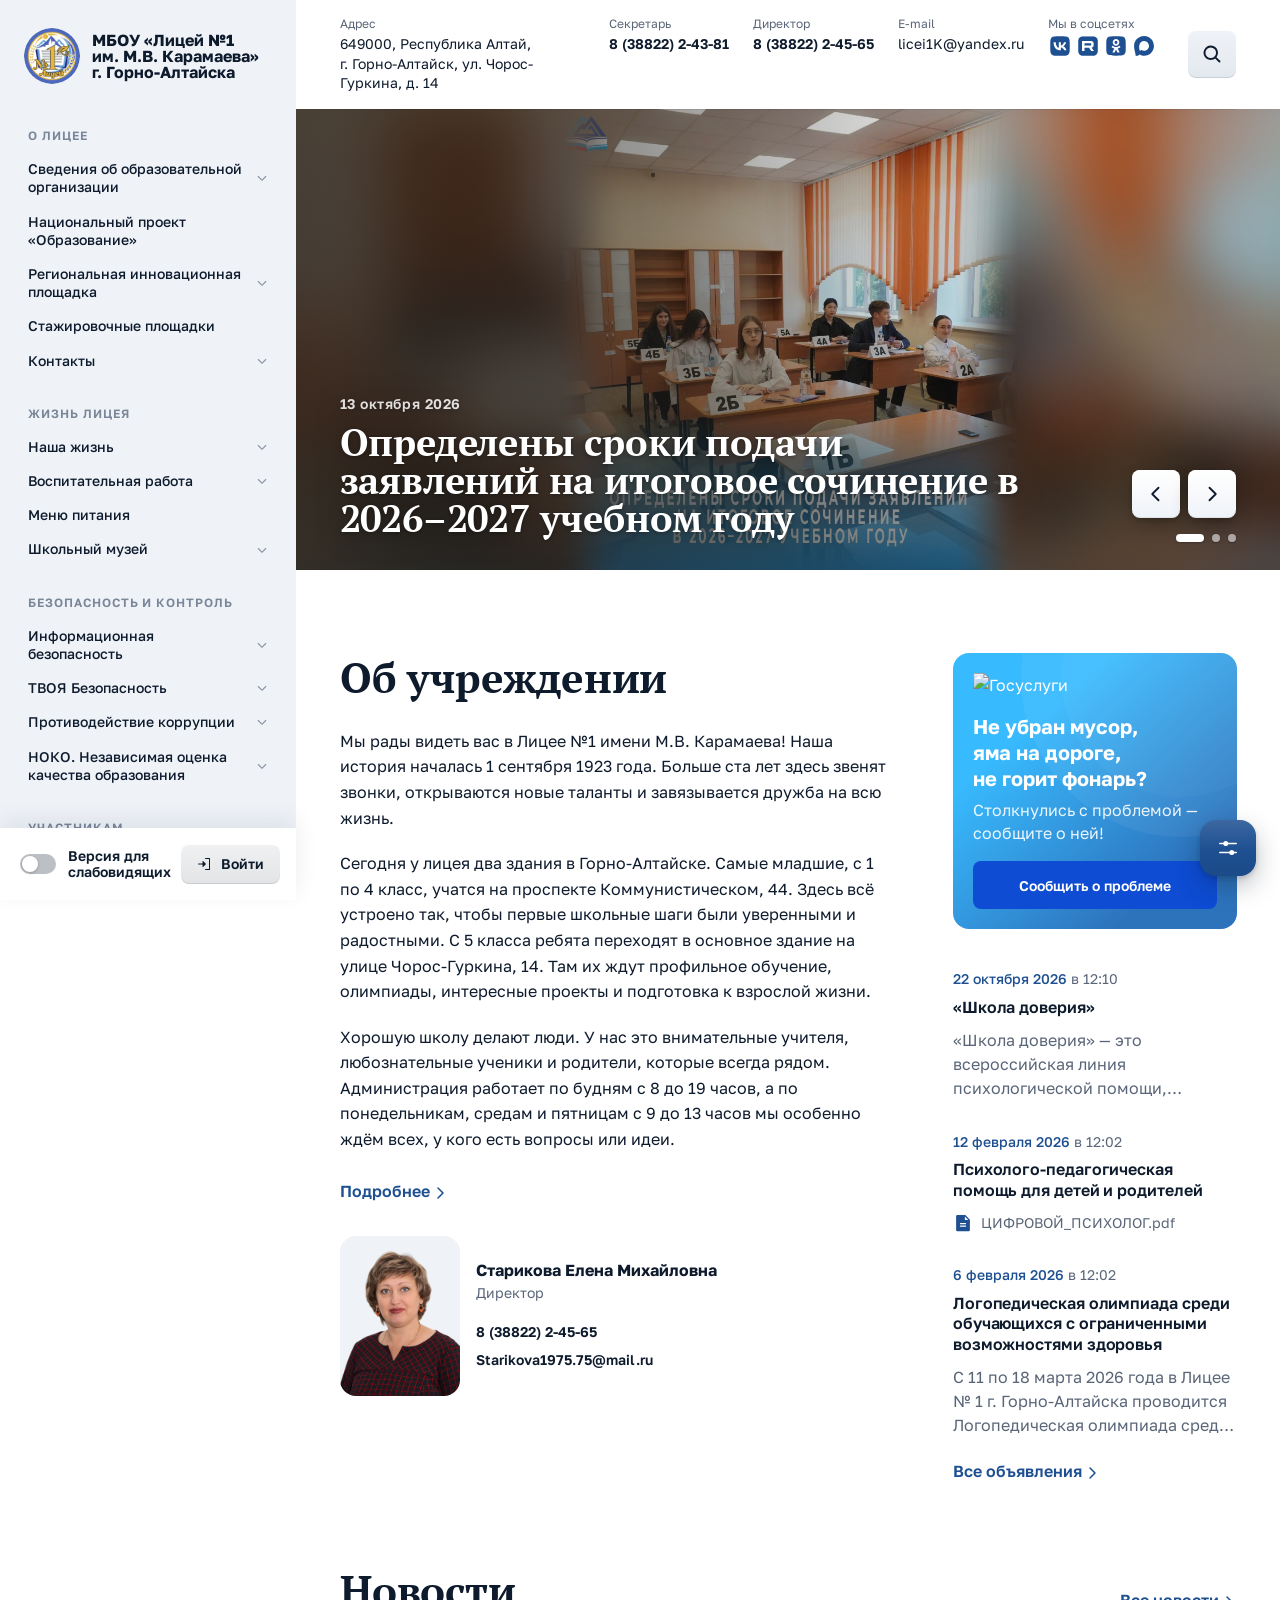
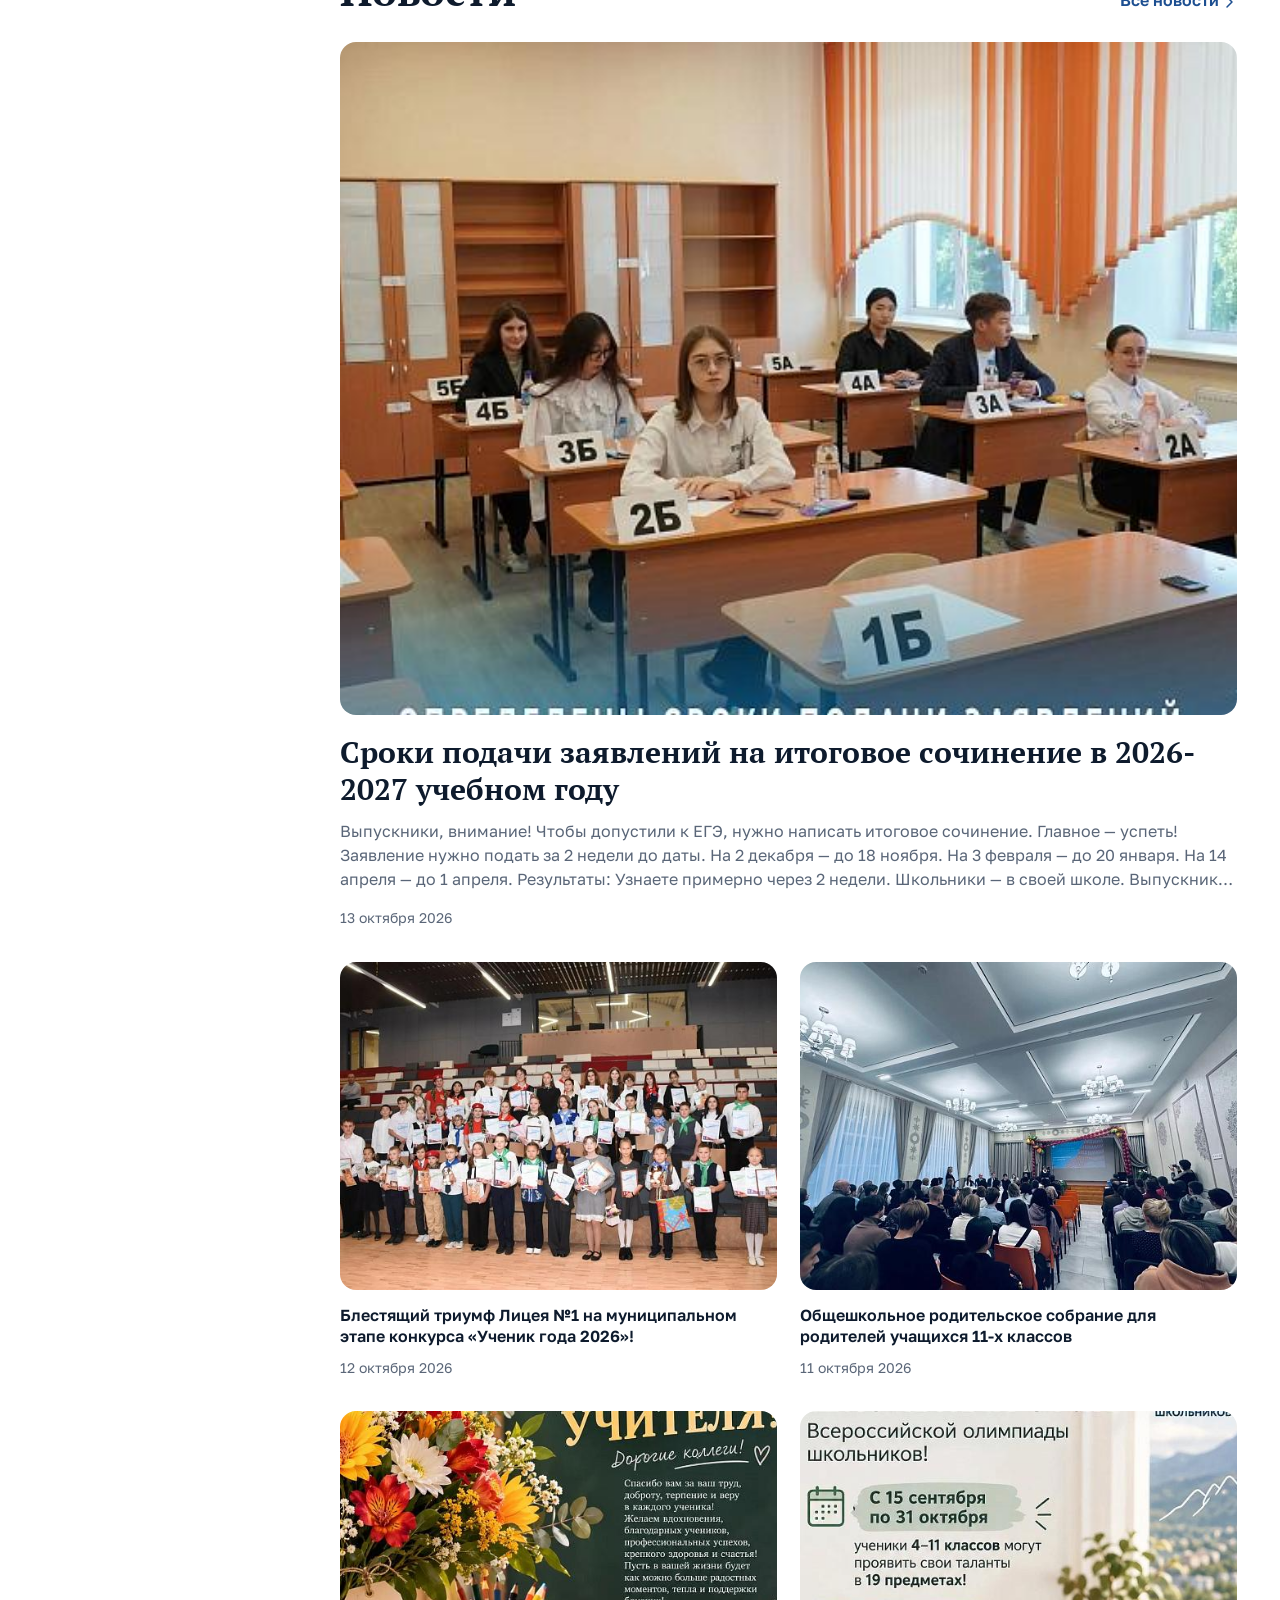
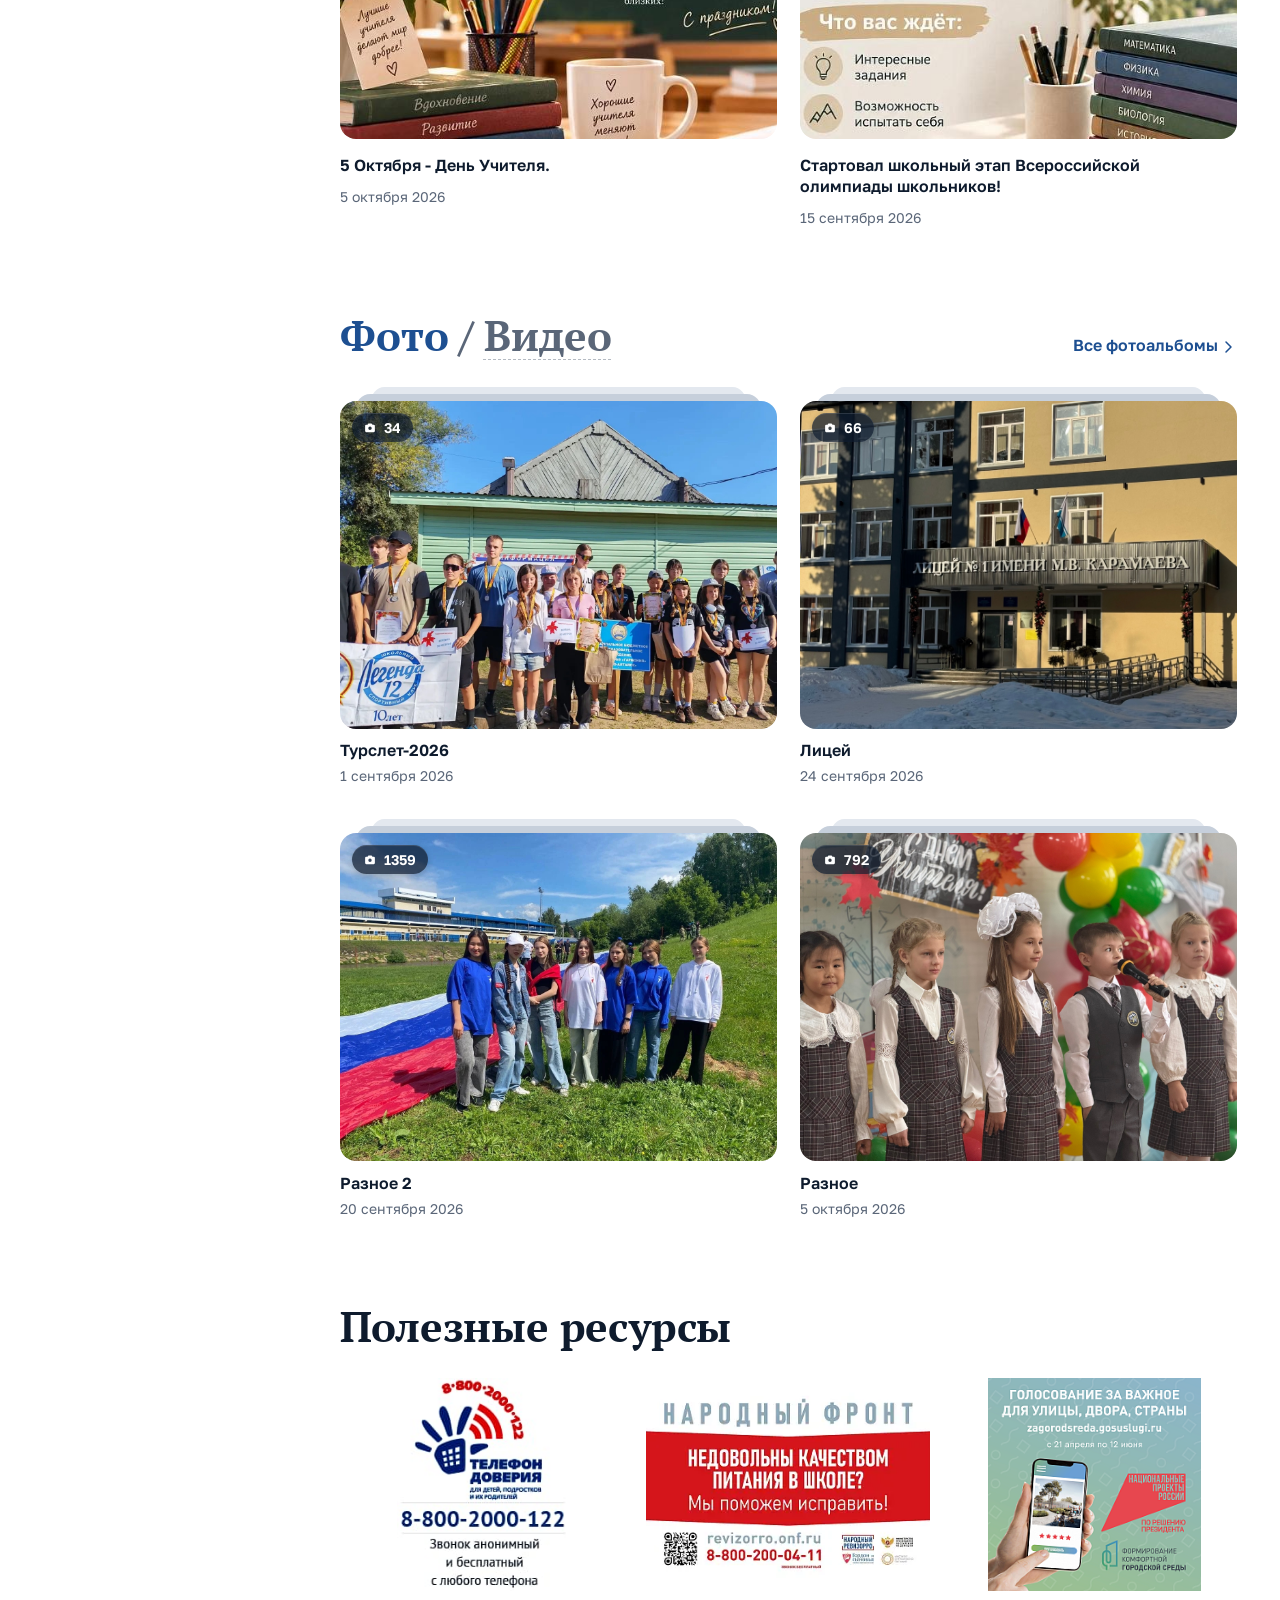
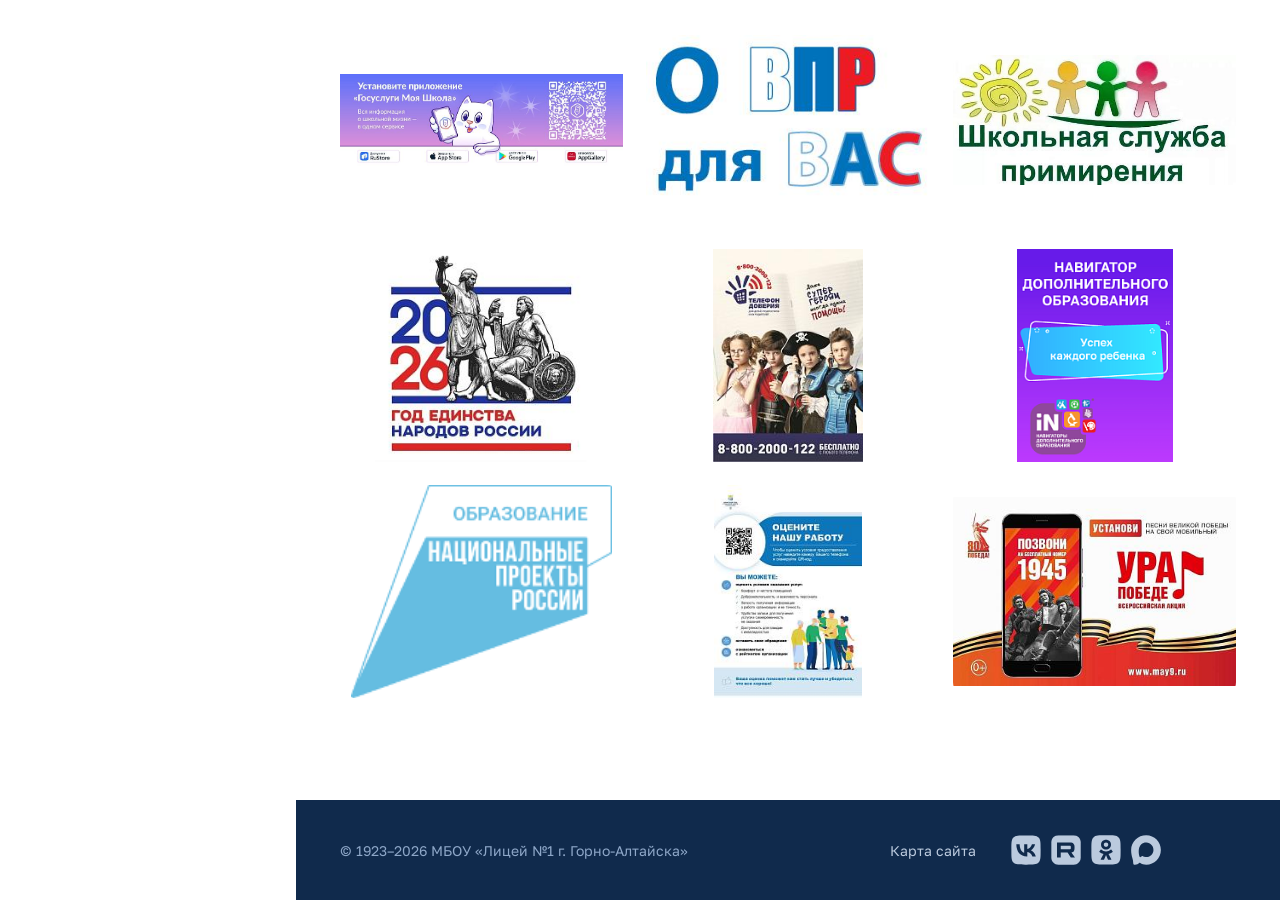
==== commit 6d63e650: "v5: слайдер на всю ширину, «Об учреждении» и правая колонка с Госуслугами и объявлениями Co-Authored" ====
--- a/index.html
+++ b/index.html
@@ -4,7 +4,7 @@
   <meta charset="UTF-8">
   <meta name="robots" content="noindex, nofollow">
   <meta name="viewport" content="width=device-width, initial-scale=1.0">
-  <title>Лицей №1 им. М.В. Карамаева — демо главной (v4)</title>
+  <title>Лицей №1 им. М.В. Карамаева — демо главной (v5)</title>
   <link rel="preconnect" href="https://fonts.googleapis.com">
   <link rel="preconnect" href="https://fonts.gstatic.com" crossorigin>
   <link href="https://fonts.googleapis.com/css2?family=Golos+Text:wght@400;500;600;700&family=PT+Serif:wght@400;700&display=swap" rel="stylesheet">
@@ -28,22 +28,20 @@
       <!-- h1 главной: видимого заголовка у главной нет по дизайну, но поисковикам и скринридерам он нужен -->
       <h1 class="sr-only">Официальный сайт МБОУ «Лицей №1 имени М.В. Карамаева города Горно-Алтайска»</h1>
 
-      <!-- ================= ПЕРВЫЙ ЭКРАН: слайдер и справа виджет Госуслуг (на узких экранах виджет под слайдером) ================= -->
-      <div class="hero">
-      <!-- ================= СЛАЙДЕР: главные сообщения (заголовки слайдов — h2) ================= -->
+      <!-- ================= СЛАЙДЕР НА ВСЮ ШИРИНУ: главные сообщения, заголовок и дата — поверх картинки (заголовки слайдов — h2) ================= -->
       <section class="slider" data-slider aria-roledescription="карусель" aria-label="Главные новости">
         <div class="slides">
           <a class="slide is-active" href="#" aria-roledescription="слайд" aria-label="1 из 3">
             <div class="slide-media"><img class="bg" src="prototype/slider3.jpg" alt=""><img class="fg" src="prototype/slider3.jpg" alt="Плакат: сроки подачи заявлений на итоговое сочинение"></div>
-            <div class="slide-caption"><h2 class="slide-title">Определены сроки подачи заявлений на итоговое сочинение в 2026–2027 учебном году</h2><time class="slide-date">13 октября 2026</time></div>
+            <div class="slide-caption"><time class="slide-date">13 октября 2026</time><h2 class="slide-title">Определены сроки подачи заявлений на итоговое сочинение в 2026–2027 учебном году</h2></div>
           </a>
           <a class="slide" href="#" aria-roledescription="слайд" aria-label="2 из 3">
             <div class="slide-media"><img class="bg" src="prototype/slider2.jpg" alt=""><img class="fg" src="prototype/slider2.jpg" alt="Открытка ко Дню учителя"></div>
-            <div class="slide-caption"><h2 class="slide-title">С Днём учителя! Поздравляем педагогов лицея</h2><time class="slide-date">5 октября 2026</time></div>
+            <div class="slide-caption"><time class="slide-date">5 октября 2026</time><h2 class="slide-title">С Днём учителя! Поздравляем педагогов лицея</h2></div>
           </a>
           <a class="slide" href="#" aria-roledescription="слайд" aria-label="3 из 3">
             <div class="slide-media"><img class="bg" src="prototype/slider1.jpg" alt=""><img class="fg" src="prototype/slider1.jpg" alt="Логотип Года единства народов России"></div>
-            <div class="slide-caption"><h2 class="slide-title">2026 — Год единства народов России</h2><time class="slide-date">2026</time></div>
+            <div class="slide-caption"><time class="slide-date">2026</time><h2 class="slide-title">2026 — Год единства народов России</h2></div>
           </a>
         </div>
         <button class="btn btn-lg btn-icon btn-white slider-arrow prev" type="button" aria-label="Предыдущий слайд"><i class="i i-left" aria-hidden="true"></i></button>
@@ -51,102 +49,104 @@
         <div class="slider-dots" role="group" aria-label="Выбор слайда"></div>
       </section>
 
-      <!-- ================= ПРАВАЯ КОЛОНКА ПЕРВОГО ЭКРАНА: баннер Госуслуг и под ним объявления ================= -->
-      <div class="hero-side">
-        <!-- ================= ГОСУСЛУГИ: СООБЩИТЬ О ПРОБЛЕМЕ ================= -->
-        <section class="gos-section" aria-label="Госуслуги: сообщить о проблеме">
-        <!-- Баннер «Госуслуги» — своя вёрстка (раздел 18 site.css). Окно с формой по-прежнему открывает скрипт Госуслуг:
-             он ищет элемент с id="js-show-iframe-wrapper" — id и два скрипта ниже не трогать.
-             Узкая колонка — вертикальная раскладка, от 560px ширины — горизонтальная (контейнерный запрос) -->
-        <div class="gos">
-          <script src="https://pos.gosuslugi.ru/bin/script.min.js"></script>
-          <div class="gos-banner" id="js-show-iframe-wrapper">
-            <img class="gos-logo" src="https://pos.gosuslugi.ru/bin/banner-fluid/gosuslugi-logo.svg" alt="Госуслуги">
-            <div class="gos-text">
-              <p class="gos-title">Не убран мусор, яма на дороге, не горит фонарь?</p>
-              <p class="gos-note">Столкнулись с проблемой — сообщите о ней!</p>
-            </div>
-            <button class="gos-btn" type="button">Сообщить о проблеме</button>
-            <span class="gos-art" aria-hidden="true"></span>
-          </div>
-          <script>try { Widget("https://pos.gosuslugi.ru/form", 230204) } catch (e) {}</script>
-        </div>
-        </section>
-
-        <!-- Объявления — под баннером Госуслуг, без заголовка (название для экранного диктора — aria-label). Секция скрывается целиком, если объявлений нет -->
-        <section class="ann" id="ann" aria-label="Объявления">
-          <!-- последние объявления (показываются три, лишние скрывает CSS), самое свежее — крупнее; карточка — ссылка целиком; текста может не быть (только файл); пометка — если есть вложения -->
-          <ul class="ann-list">
-            <li class="ann-main">
-              <a class="ann-card" href="#">
-                <time class="ann-date" datetime="2026-10-22T12:10">22 октября 2026 <span class="t">в 12:10</span></time>
-                <h2 class="ann-title">«Школа доверия»</h2>
-                <p class="ann-text">«Школа доверия» — это всероссийская линия психологической помощи, которую запустило Минпросвещения России 11 сентября 2026 года. Её цель — дать школьникам, их родителям и педагогам единый бесплатный канал, чтобы получить поддержку в сложных ситуациях, которые возникают в образовательной среде.</p>
-              </a>
-            </li>
-            <li>
-              <a class="ann-card" href="#">
-                <time class="ann-date" datetime="2026-02-12T12:02">12 февраля 2026 <span class="t">в 12:02</span></time>
-                <h2 class="ann-title">Психолого-педагогическая помощь для детей и родителей</h2>
-                <span class="ann-file"><i class="i i-file" aria-hidden="true"></i>ЦИФРОВОЙ_<wbr>ПСИХОЛОГ.pdf</span>
-              </a>
-            </li>
-            <li>
-              <a class="ann-card" href="#">
-                <time class="ann-date" datetime="2026-02-06T12:02">6 февраля 2026 <span class="t">в 12:02</span></time>
-                <h2 class="ann-title">Логопедическая олимпиада среди обучающихся с ограниченными возможностями здоровья</h2>
-                <p class="ann-text">С 11 по 18 марта 2026 года в Лицее № 1 г. Горно-Алтайска проводится Логопедическая олимпиада среди обучающихся с ограниченными возможностями здоровья в целях развития интеллектуального и творческого потенциала личности учащегося, повышения уровня мотивации к познавательной деятельности.</p>
-              </a>
-            </li>
-            <li>
-              <a class="ann-card" href="#">
-                <time class="ann-date" datetime="2026-01-28T09:30">28 января 2026 <span class="t">в 09:30</span></time>
-                <h2 class="ann-title">Запись в первый класс на 2026–2027 учебный год</h2>
-                <p class="ann-text">Приём заявлений о зачислении в первый класс начинается 1 апреля 2026 года. Подать заявление можно через портал Госуслуг или лично в приёмной лицея с понедельника по пятницу с 9:00 до 17:00.</p>
-              </a>
-            </li>
-            <li>
-              <a class="ann-card" href="#">
-                <time class="ann-date" datetime="2026-01-15T14:00">15 января 2026 <span class="t">в 14:00</span></time>
-                <h2 class="ann-title">График консультаций по подготовке к ГИА</h2>
-                <span class="ann-file"><i class="i i-file" aria-hidden="true"></i>График_<wbr>консультаций_<wbr>ГИА.pdf</span>
-              </a>
-            </li>
-          </ul>
-          <a class="more ann-more" href="#">Все объявления <i class="i i-right" aria-hidden="true"></i></a>
-        </section>
-      </div>
-      </div>
-
-      <!-- ================= ОБ УЧРЕЖДЕНИИ: текст и директор ================= -->
+      <!-- ================= ОБ УЧРЕЖДЕНИИ (4 колонки) + СПРАВА БАННЕР ГОСУСЛУГ И ОБЪЯВЛЕНИЯ (2 колонки) ================= -->
       <div class="section about-row">
         <section class="about-main" aria-labelledby="about-title">
-          <div class="section-head">
-            <h2 id="about-title">Об учреждении</h2>
-          </div>
-          <div class="about-body">   <!-- текст и директор: рядом, если тексту хватает ширины, иначе директор под текстом -->
-            <!-- Текст об учреждении: только абзацы одного стиля (без колонок, фото, видео и кнопок), под ними ссылка «Подробнее». Факты: licei1.obr04.ru/sveden/common/ -->
-            <div class="about-text">
-              <p>Мы рады видеть вас в Лицее №1 имени М.В.&nbsp;Карамаева! Наша история началась 1&nbsp;сентября 1923&nbsp;года. Больше ста лет здесь звенят звонки, открываются новые таланты и завязывается дружба на всю жизнь.</p>
-              <p>Сегодня у лицея два здания в Горно-Алтайске. Самые младшие, с&nbsp;1 по&nbsp;4 класс, учатся на проспекте Коммунистическом, 44. Здесь всё устроено так, чтобы первые школьные шаги были уверенными и радостными. С&nbsp;5 класса ребята переходят в основное здание на улице Чорос-Гуркина, 14. Там их ждут профильное обучение, олимпиады, интересные проекты и подготовка к взрослой жизни.</p>
-              <p>Хорошую школу делают люди. У нас это внимательные учителя, любознательные ученики и родители, которые всегда рядом. Администрация работает по будням с&nbsp;8 до&nbsp;19 часов, а по понедельникам, средам и пятницам с&nbsp;9 до&nbsp;13 часов мы особенно ждём всех, у кого есть вопросы или идеи.</p>
-              <a class="more" href="#">Подробнее <i class="i i-right" aria-hidden="true"></i></a>
+          <div class="about-grid">   <!-- заголовок, текст и директор; при достаточной ширине директор справа — вровень с заголовком -->
+            <div class="section-head">
+              <h2 id="about-title">Об учреждении</h2>
             </div>
-
-            <!-- Фото и имя ведут на страницу директора; контакты — отдельные ссылки (вложенные ссылки недопустимы) -->
-            <div class="director">
-              <a class="photo" href="#" tabindex="-1" aria-hidden="true"><img src="images/director.png" alt=""></a>
-              <div class="body">
-                <a class="name" href="#">Старикова Елена Михайловна</a>
-                <div class="role">Директор</div>
-                <ul class="director-contacts">
-                  <li><a href="tel:+73882224565">8 (38822) 2-45-65</a></li>
-                  <li><a href="mailto:Starikova1975.75@mail.ru">Starikova1975.75@mail.ru</a></li>
-                </ul>
+            <div class="about-body">   <!-- текст и директор: рядом, если тексту хватает ширины, иначе директор под текстом -->
+              <!-- Текст об учреждении: только абзацы одного стиля (без колонок, фото, видео и кнопок), под ними ссылка «Подробнее». Факты: licei1.obr04.ru/sveden/common/ -->
+              <div class="about-text">
+                <p>Мы рады видеть вас в Лицее №1 имени М.В.&nbsp;Карамаева! Наша история началась 1&nbsp;сентября 1923&nbsp;года. Больше ста лет здесь звенят звонки, открываются новые таланты и завязывается дружба на всю жизнь.</p>
+                <p>Сегодня у лицея два здания в Горно-Алтайске. Самые младшие, с&nbsp;1 по&nbsp;4 класс, учатся на проспекте Коммунистическом, 44. Здесь всё устроено так, чтобы первые школьные шаги были уверенными и радостными. С&nbsp;5 класса ребята переходят в основное здание на улице Чорос-Гуркина, 14. Там их ждут профильное обучение, олимпиады, интересные проекты и подготовка к взрослой жизни.</p>
+                <p>Хорошую школу делают люди. У нас это внимательные учителя, любознательные ученики и родители, которые всегда рядом. Администрация работает по будням с&nbsp;8 до&nbsp;19 часов, а по понедельникам, средам и пятницам с&nbsp;9 до&nbsp;13 часов мы особенно ждём всех, у кого есть вопросы или идеи.</p>
+                <a class="more" href="#">Подробнее <i class="i i-right" aria-hidden="true"></i></a>
+              </div>
+
+              <!-- Фото и имя ведут на страницу директора; контакты — отдельные ссылки (вложенные ссылки недопустимы) -->
+              <div class="director">
+                <a class="photo" href="#" tabindex="-1" aria-hidden="true"><img src="images/director.png" alt=""></a>
+                <div class="body">
+                  <a class="name" href="#">Старикова Елена Михайловна</a>
+                  <div class="role">Директор</div>
+                  <ul class="director-contacts">
+                    <li><a href="tel:+73882224565">8 (38822) 2-45-65</a></li>
+                    <li><a href="mailto:Starikova1975.75@mail.ru">Starikova1975.75@mail.ru</a></li>
+                  </ul>
+                </div>
               </div>
             </div>
           </div>
         </section>
+
+        <!-- ================= ПРАВАЯ КОЛОНКА: баннер Госуслуг и под ним объявления (на узких экранах — под «Об учреждении») ================= -->
+        <div class="hero-side">
+          <!-- ================= ГОСУСЛУГИ: СООБЩИТЬ О ПРОБЛЕМЕ ================= -->
+          <section class="gos-section" aria-label="Госуслуги: сообщить о проблеме">
+          <!-- Баннер «Госуслуги» — своя вёрстка (раздел 18 site.css). Окно с формой по-прежнему открывает скрипт Госуслуг:
+               он ищет элемент с id="js-show-iframe-wrapper" — id и два скрипта ниже не трогать.
+               Узкая колонка — вертикальная раскладка, от 560px ширины — горизонтальная (контейнерный запрос) -->
+          <div class="gos">
+            <script src="https://pos.gosuslugi.ru/bin/script.min.js"></script>
+            <div class="gos-banner" id="js-show-iframe-wrapper">
+              <img class="gos-logo" src="https://pos.gosuslugi.ru/bin/banner-fluid/gosuslugi-logo.svg" alt="Госуслуги">
+              <div class="gos-text">
+                <p class="gos-title">Не убран мусор, яма на дороге, не горит фонарь?</p>
+                <p class="gos-note">Столкнулись с проблемой — сообщите о ней!</p>
+              </div>
+              <button class="gos-btn" type="button">Сообщить о проблеме</button>
+              <span class="gos-art" aria-hidden="true"></span>
+            </div>
+            <script>try { Widget("https://pos.gosuslugi.ru/form", 230204) } catch (e) {}</script>
+          </div>
+          </section>
+
+          <!-- Объявления — под баннером Госуслуг, без заголовка (название для экранного диктора — aria-label). Секция скрывается целиком, если объявлений нет -->
+          <section class="ann" id="ann" aria-label="Объявления">
+            <!-- последние объявления (показываются три, лишние скрывает CSS), самое свежее — крупнее; карточка — ссылка целиком; текста может не быть (только файл); пометка — если есть вложения -->
+            <ul class="ann-list">
+              <li class="ann-main">
+                <a class="ann-card" href="#">
+                  <time class="ann-date" datetime="2026-10-22T12:10">22 октября 2026 <span class="t">в 12:10</span></time>
+                  <h2 class="ann-title">«Школа доверия»</h2>
+                  <p class="ann-text">«Школа доверия» — это всероссийская линия психологической помощи, которую запустило Минпросвещения России 11 сентября 2026 года. Её цель — дать школьникам, их родителям и педагогам единый бесплатный канал, чтобы получить поддержку в сложных ситуациях, которые возникают в образовательной среде.</p>
+                </a>
+              </li>
+              <li>
+                <a class="ann-card" href="#">
+                  <time class="ann-date" datetime="2026-02-12T12:02">12 февраля 2026 <span class="t">в 12:02</span></time>
+                  <h2 class="ann-title">Психолого-педагогическая помощь для детей и родителей</h2>
+                  <span class="ann-file"><i class="i i-file" aria-hidden="true"></i>ЦИФРОВОЙ_<wbr>ПСИХОЛОГ.pdf</span>
+                </a>
+              </li>
+              <li>
+                <a class="ann-card" href="#">
+                  <time class="ann-date" datetime="2026-02-06T12:02">6 февраля 2026 <span class="t">в 12:02</span></time>
+                  <h2 class="ann-title">Логопедическая олимпиада среди обучающихся с ограниченными возможностями здоровья</h2>
+                  <p class="ann-text">С 11 по 18 марта 2026 года в Лицее № 1 г. Горно-Алтайска проводится Логопедическая олимпиада среди обучающихся с ограниченными возможностями здоровья в целях развития интеллектуального и творческого потенциала личности учащегося, повышения уровня мотивации к познавательной деятельности.</p>
+                </a>
+              </li>
+              <li>
+                <a class="ann-card" href="#">
+                  <time class="ann-date" datetime="2026-01-28T09:30">28 января 2026 <span class="t">в 09:30</span></time>
+                  <h2 class="ann-title">Запись в первый класс на 2026–2027 учебный год</h2>
+                  <p class="ann-text">Приём заявлений о зачислении в первый класс начинается 1 апреля 2026 года. Подать заявление можно через портал Госуслуг или лично в приёмной лицея с понедельника по пятницу с 9:00 до 17:00.</p>
+                </a>
+              </li>
+              <li>
+                <a class="ann-card" href="#">
+                  <time class="ann-date" datetime="2026-01-15T14:00">15 января 2026 <span class="t">в 14:00</span></time>
+                  <h2 class="ann-title">График консультаций по подготовке к ГИА</h2>
+                  <span class="ann-file"><i class="i i-file" aria-hidden="true"></i>График_<wbr>консультаций_<wbr>ГИА.pdf</span>
+                </a>
+              </li>
+            </ul>
+            <a class="more ann-more" href="#">Все объявления <i class="i i-right" aria-hidden="true"></i></a>
+          </section>
+        </div>
+
 
       </div>
 
--- a/tokens.css
+++ b/tokens.css
@@ -144,7 +144,7 @@
   --fs-fluid-xl: clamp(36px, 28px + 1.9vw, 76px);
 
   /* ----- 2б. Стили текста: насыщенность кегль/межстрочный шрифт; разрядка — отдельно (не входит в font) ----- */
-  --type-display-size: var(--fs-fluid-l);                              /* на телефоне меньше — см. ниже */
+  --type-display-size: calc(var(--fs-fluid-l) * .8);   /* заголовок слайда: 25,6px на телефоне → 60,8px на самом широком экране, резиновый */
   --type-display: 700 var(--type-display-size)/1 var(--font-head);     /* заголовок слайда поверх фото */
   --type-display-tracking: -.005em;
   --type-h1: 700 var(--fs-fluid-xl)/1.1 var(--font-head);              /* h1 страницы */
@@ -240,7 +240,6 @@
   :root {
     --space-page-x: var(--space-16);    /* поля контента, слайдера и подвала; у шапки свои */
     --space-section: var(--space-64);   /* 80px на экране 375px — слишком рыхло */
-    --type-display-size: var(--fs-28);   /* при 32px заголовок слайда обрезался уже на 2-й–3-й строке */
     --type-h4: 700 var(--fs-20)/1.25 var(--font-head);   /* h3 на телефоне — 22–25px, h4 должен быть мельче */
   }
 }
--- a/site.css
+++ b/site.css
@@ -481,26 +481,24 @@
 a.card { color: inherit; text-decoration: none !important; }
 
 
-/* ================= 8. Первый экран: слайдер и виджет Госуслуг ================= */
-/* Сетка колонок — в разделе 10: слайдер занимает все колонки, кроме последней, виджет — последнюю.
-   Контент уже 760px — виджет под слайдером. Высота виджета — по его содержимому, с высотой слайдера не связана */
-.hero { display: grid; grid-template-columns: minmax(0, 1fr); align-items: start; gap: var(--space-grid-y) var(--space-grid-x); margin-top: var(--space-page-x); }
-@media (max-width: 959px) { .hero { margin-top: var(--space-48); } }   /* телефон и планшет: одинаковые 48px от линии шапки (поле ×3 на планшете давало до ~100px) */
-
-/* Слайдер. Листается только вручную: стрелки, точки, свайп (site.js). Картинка — 3:2, любые пропорции изображения вписываются в неё;
-   заголовок и дата — под картинкой; на картинке внизу точки слева и стрелки справа. --media-h — высота картинки (2/3 ширины слайдера) */
-.slider { container: slider / inline-size; position: relative; min-width: 0; }
-.slider > * { --media-h: calc(100cqi * 2 / 3); }
+/* ================= 8. Слайдер на всю ширину (первый блок главной) ================= */
+/* Как в первой версии: на всю ширину контента, заголовок и дата — поверх картинки. Заголовок — --type-display (на 20% меньше, чем в v1, резиновый) */
+/* Листается только вручную: стрелки, точки, свайп (site.js). Картинки слайдов — любых пропорций */
+.slider {
+  position: relative; overflow: hidden;
+  margin: 0 calc(-1 * var(--page-x));
+  --media-h: clamp(340px, 36vw, 860px);
+  background: var(--bg-media); color: var(--text-on-brand);
+}
 .slides { display: grid; }
 .slide {
   --shade: 10 25 48;   /* цвет затемнения; скрипт заменяет его затемнённым средним цветом картинки слайда */
-  grid-area: 1 / 1; display: block;
-  visibility: hidden; transition: visibility .6s;
-  color: var(--text-primary); text-decoration: none !important;
-}
-.slide.is-active { visibility: visible; }
-.slide-media { position: relative; aspect-ratio: 3 / 2; overflow: hidden; border-radius: var(--radius-lg); background: var(--bg-media); opacity: 0; transition: opacity .6s ease; }
-.slide.is-active .slide-media { opacity: 1; }
+  grid-area: 1 / 1; position: relative; display: block; height: var(--media-h);
+  opacity: 0; visibility: hidden; transition: opacity .6s ease, visibility .6s;
+  color: inherit; text-decoration: none !important;
+}
+.slide.is-active { opacity: 1; visibility: visible; }
+.slide-media { position: absolute; inset: 0; overflow: hidden; }
 /* размытая подложка из той же картинки — любая пропорция изображения смотрится аккуратно */
 .slide-media .bg { position: absolute; inset: 0; width: 100%; height: 100%; object-fit: cover; filter: blur(28px) brightness(.75) saturate(1.2); transform: scale(1.25); }
 /* картинка целиком, по центру; маска растворяет её края в подложке по S-кривой (smoothstep), без «излома» на границах */
@@ -510,99 +508,95 @@
   -webkit-mask-image: linear-gradient(90deg, transparent 0, rgb(0 0 0 / .16) 3.5%, rgb(0 0 0 / .5) 7%, rgb(0 0 0 / .84) 10.5%, #000 14%, #000 86%, rgb(0 0 0 / .84) 89.5%, rgb(0 0 0 / .5) 93%, rgb(0 0 0 / .16) 96.5%, transparent 100%);
           mask-image: linear-gradient(90deg, transparent 0, rgb(0 0 0 / .16) 3.5%, rgb(0 0 0 / .5) 7%, rgb(0 0 0 / .84) 10.5%, #000 14%, #000 86%, rgb(0 0 0 / .84) 89.5%, rgb(0 0 0 / .5) 93%, rgb(0 0 0 / .16) 96.5%, transparent 100%);
 }
-/* картинка шире области (класс ставит скрипт): во всю ширину, растворяются верх и низ */
+/* картинка шире слайда (часто на телефоне; класс ставит скрипт): во всю ширину, растворяются верх и низ */
 .slide.is-wide .fg {
   top: 50%; transform: translate(-50%, -50%);
   width: 100%; height: auto; max-height: 100%;
   -webkit-mask-image: linear-gradient(180deg, transparent 0, rgb(0 0 0 / .16) 3.5%, rgb(0 0 0 / .5) 7%, rgb(0 0 0 / .84) 10.5%, #000 14%, #000 86%, rgb(0 0 0 / .84) 89.5%, rgb(0 0 0 / .5) 93%, rgb(0 0 0 / .16) 96.5%, transparent 100%);
           mask-image: linear-gradient(180deg, transparent 0, rgb(0 0 0 / .16) 3.5%, rgb(0 0 0 / .5) 7%, rgb(0 0 0 / .84) 10.5%, #000 14%, #000 86%, rgb(0 0 0 / .84) 89.5%, rgb(0 0 0 / .5) 93%, rgb(0 0 0 / .16) 96.5%, transparent 100%);
 }
-/* поверх картинки: затемнение снизу под точками и чёрный 6% на всю площадь — картинка с чистым белым фоном не сливается со страницей */
-.slide-media::after { content: ""; position: absolute; inset: 0; background: linear-gradient(0deg, rgb(var(--shade) / .5) 0%, rgb(var(--shade) / 0) 25%), rgb(var(--photo-rgb) / .06); }
-/* подпись под картинкой: заголовок, под ним дата (стиль даты — общий с новостями, раздел 11) */
-.slide-caption { padding-top: var(--space-16); }
-.slide-date { display: block; }
-/* смена подписи: старая быстро гаснет на месте (сдвиг вниз — уже невидимой), новая проявляется и поднимается; дата — чуть позже заголовка */
-.slide-title, .slide-date { opacity: 0; transform: translateY(var(--space-12)); transition: opacity .15s ease, transform 0s .15s; }
-.slide.is-active .slide-title { opacity: 1; transform: none; transition: opacity .3s ease-out .12s, transform .3s ease-out .12s; }
-.slide.is-active .slide-date { opacity: 1; transform: none; transition: opacity .3s ease-out .18s, transform .3s ease-out .18s; }
+.slide-media::after {
+  content: ""; position: absolute; inset: 0;
+  background: linear-gradient(90deg, rgb(var(--shade) / .65) 0%, rgb(var(--shade) / .48) 35%, rgb(var(--shade) / .18) 60%, rgb(var(--shade) / 0) 80%),
+              linear-gradient(0deg, rgb(var(--shade) / .5) 0%, rgb(var(--shade) / 0) 55%);
+}
+/* тень — фильтром на обёртке: у заголовка overflow: hidden (обрезка до 3 строк), text-shadow на нём срезался бы по краям */
+.slide-caption {
+  /* без ограничения ширины: справа только место под стрелки (2 × 48px + 8px) и зазор 96px */
+  position: absolute; z-index: 2; left: var(--page-x); right: calc(var(--page-x) + 200px); bottom: 28px;
+  filter: drop-shadow(0 1px 2px rgb(var(--photo-rgb) / .35)) drop-shadow(0 2px 14px rgb(var(--photo-rgb) / .4));
+}
+.slide-date { font-size: var(--fs-14); letter-spacing: .04em; opacity: .85; font-weight: 600; }
 .slide-title {   /* h2: слайды — главные сообщения страницы после h1 */
-  margin: var(--space-8) 0 0; font: var(--type-h3);
+  margin: var(--space-8) 0 0; font: var(--type-display); letter-spacing: var(--type-display-tracking);
   display: -webkit-box; -webkit-line-clamp: 3; -webkit-box-orient: vertical; overflow: hidden;
-  padding-bottom: .1em;    /* хвосты у, р, д — без запаса их срезает обрезка до 3 строк */
-}
-.slide:hover .slide-title { text-decoration: underline; text-decoration-thickness: 1px; text-decoration-color: color-mix(in srgb, currentColor 25%, transparent); text-underline-offset: 6px; }
-/* стрелки — в правом нижнем углу картинки */
-.slider-arrow { position: absolute; top: calc(var(--media-h) - var(--size-control-lg) - var(--space-16)); z-index: 3; }
-.slider-arrow.next { right: var(--space-16); }
-.slider-arrow.prev { right: calc(var(--space-16) + var(--size-control-lg) + var(--space-8)); }
-/* точки — в левом нижнем углу картинки: отступы слева и снизу равны, низ точек на одной линии с низом стрелок; 8px — высота точки */
-.slider-dots { position: absolute; left: var(--space-16); top: calc(var(--media-h) - var(--space-16) - var(--space-8)); display: flex; gap: var(--space-8); align-items: center; z-index: 3; }
+  padding-bottom: .1em;    /* при LH 1 хвосты у, р, д выходят за строку на ~.1em — без запаса их срезает обрезка до 3 строк */
+}
+.slide:hover .slide-title { text-decoration: underline; text-decoration-thickness: 1px; text-decoration-color: rgb(255 255 255 / .25); text-underline-offset: 6px; }
+/* ПК: стрелки (белые кнопки 48px) — справа внизу, точки — под стрелками, по правому краю */
+.slider-arrow { position: absolute; bottom: 52px; z-index: 3; }
+.slider-arrow.next { right: var(--page-x); }
+.slider-arrow.prev { right: calc(var(--page-x) + 56px); }
+.slider-dots { position: absolute; right: var(--page-x); bottom: 28px; display: flex; gap: var(--space-8); align-items: center; z-index: 3; }
 .slider-dots button {
   width: 8px; height: 8px; border-radius: var(--radius-full); border: 0; padding: 0; cursor: pointer;
   background: rgb(255 255 255 / .55); box-shadow: 0 1px 2px rgb(var(--photo-rgb) / .25); transition: width .25s, background .25s;
 }
 .slider-dots button[aria-current="true"] { width: 28px; background: var(--text-on-brand); }
+/* планшет и телефон: точки и стрелки — под картинкой, на белом: точки слева, стрелки 48px справа в стиле secondary без тени */
+@media (max-width: 959px) {
+  .slider { display: grid; grid-template-columns: minmax(0, 1fr) auto auto; align-items: center; column-gap: var(--space-8); background: none; overflow: visible; }
+  .slides { grid-column: 1 / -1; overflow: hidden; background: var(--bg-media); color: var(--text-on-brand); }
+  .slide-caption { right: var(--page-x); bottom: 24px; }   /* справа больше нечему мешать */
+  .slider-dots, .slider .slider-arrow { position: static; grid-row: 2; margin-top: var(--space-12); }
+  .slider-dots { grid-column: 1; padding-left: var(--page-x); }
+  .slider .slider-arrow.prev { grid-column: 2; }
+  .slider .slider-arrow.next { grid-column: 3; margin-right: var(--page-x); }
+  .slider .slider-arrow { width: var(--size-control-lg); height: var(--size-control-lg); }
+  .slider .btn-white, .slider .btn-white:hover { color: var(--text-primary); box-shadow: var(--hl-soft), var(--edge-soft); }   /* как .btn-secondary */
+  .slider .btn-white { background: linear-gradient(180deg, var(--fill-subtle), var(--fill-muted)); }
+  .slider .btn-white:hover { background: linear-gradient(180deg, var(--fill-muted), var(--fill-medium)); }
+  .slider-dots button { background: var(--fill-strong); box-shadow: none; }
+  .slider-dots button[aria-current="true"] { background: var(--action); }
+}
 @media (max-width: 767px) {
-  /* точка 8px — зона нажатия больше самой точки */
+  .slide-caption { bottom: 20px; }
+  .slide-media::after { background: linear-gradient(0deg, rgb(var(--shade) / .78) 0%, rgb(var(--shade) / .4) 55%, rgb(var(--shade) / .05) 100%); }
+  /* точка 10px — зона нажатия больше самой точки */
   .slider-dots button { position: relative; }
   .slider-dots button::after { content: ""; position: absolute; inset: -12px -4px; }
 }
-/* телефон: вместо перелистывания — лента со свайпом, как у фото и видео (раздел «Фото и видео»); стрелки и точки не нужны */
-@container content (max-width: 559px) {
-  .slider { container-type: normal; }
-  .slides {
-    display: flex; gap: var(--space-12); overflow-x: auto; scroll-snap-type: x mandatory;
-    margin: 0 calc(-1 * var(--page-x)); padding: 0 var(--page-x) var(--space-8); scroll-padding-inline: var(--page-x); scrollbar-width: none;
-  }
-  .slides::-webkit-scrollbar { display: none; }
-  .slide { flex: 0 0 80%; scroll-snap-align: start; visibility: visible; transition: none; }
-  .slide .slide-media, .slide .slide-title, .slide .slide-date { opacity: 1; transform: none; transition: none; }
-  /* подпись — как у альбомов и видео в той же ленте: .media-card .body, .card-title, .media-card .meta */
-  .slide .slide-caption { padding-top: var(--space-12); }
-  .slide .slide-title { margin: 0; padding-bottom: 0; font: var(--type-title); letter-spacing: normal; }
-  .slide .slide-date { margin-top: var(--space-4); }
-  .slider-arrow, .slider-dots { display: none; }
-  .slide-media::after { background: rgb(var(--photo-rgb) / .06); }   /* точек нет — затемнение снизу не нужно, остаётся только чёрный 6% */
-}
 
 
 /* ================= 10. Об учреждении, директор и объявления ================= */
-/* Объявления — в правой колонке первого экрана (.hero-side), под баннером Госуслуг, без заголовка; «Все объявления» — под списком.
-   «Об учреждении» с директором — во всю ширину контента */
+/* Под слайдером — сетка из 6 колонок: слева 4 — «Об учреждении» с директором, справа 2 — баннер Госуслуг и под ним объявления (без заголовка;
+   «Все объявления» — под списком). Между частями — дополнительный отступ около 2.2vw (margin у левой части). Контент уже 760px — друг под другом:
+   сначала «Об учреждении», потом баннер и объявления */
+.about-row { display: grid; grid-template-columns: minmax(0, 1fr); gap: var(--space-section); align-items: start; }
 .about-main, .ann { min-width: 0; }
-.hero-side { display: grid; gap: var(--space-40); align-content: start; min-width: 0; container: side / inline-size; }
+.hero-side { display: grid; gap: var(--space-40); align-content: start; min-width: 0; }
 .ann-more { display: inline-flex; margin-top: var(--space-24); }
-/* Левая часть: заголовок, под ним текст и карточка директора. Директор встаёт справа от текста (вровень с первым абзацем),
+@container content (min-width: 760px) {
+  .about-row { grid-template-columns: repeat(6, minmax(0, 1fr)); column-gap: var(--space-grid-x); }
+  .about-main { grid-column: 1 / span 4; grid-row: 1; margin-right: clamp(var(--space-24), 2.2vw, var(--space-56)); }
+  .hero-side { grid-column: 5 / span 2; grid-row: 1; }
+}
+/* «Об учреждении»: заголовок, под ним текст; карточка директора — справа, верх фото вровень с заголовком,
    только если самой части хватает ширины — иначе текст стал бы слишком узким; тогда директор под текстом.
-   Решает ширина самой части (container about), а не окна: так раскладка одинаково работает и рядом с объявлениями, и под ними */
+   Решает ширина самой части (container about), а не окна. Сетка — на внутренней обёртке .about-grid (контейнер сам себя не стилизует) */
 .about-main { container: about / inline-size; }
-.about-body { display: grid; grid-template-columns: minmax(0, 1fr); column-gap: clamp(var(--space-32), 3.4vw, var(--space-72)); align-items: start; }
 .about-body .director { margin-top: var(--space-grid-y); }
 @container about (min-width: 640px) {
-  .about-body { grid-template-columns: minmax(0, 1fr) clamp(220px, 32%, 260px); }   /* тексту остаётся не меньше ~380px */
-  .about-body .director { margin-top: 0; flex-direction: column; }
+  .about-grid {
+    display: grid; grid-template-columns: minmax(0, 1fr) clamp(220px, 32%, 260px); grid-template-rows: auto 1fr;   /* 1fr: если директор выше текста, лишнее уходит во 2-ю строку — отступ под заголовком не растёт */
+    column-gap: clamp(var(--space-32), 3.4vw, var(--space-72)); align-items: start;
+  }
+  .about-grid > .section-head { grid-column: 1; grid-row: 1; }
+  .about-body { display: contents; }
+  .about-text { grid-column: 1; grid-row: 2; }
+  .about-body .director { grid-column: 2; grid-row: 1 / span 2; margin-top: 0; flex-direction: column; }
   .about-body .director .photo { width: 100%; }
   .about-body .director .body { padding: var(--space-16) 0 0; align-self: auto; }
-}
-
-/* «Об учреждении» на той же сетке, что первый экран: заголовок и текст — 4 колонки (под слайдером),
-   директор — 2 колонки справа (под объявлениями), верх фото вровень с заголовком секции */
-@container content (min-width: 760px) {
-  .about-main { display: grid; grid-template-columns: repeat(6, minmax(0, 1fr)); grid-template-rows: auto 1fr; column-gap: var(--space-grid-x); align-items: start; }   /* 1fr: если директор выше текста, лишняя высота уходит во 2-ю строку — отступ под заголовком не растёт */
-  .about-main > .section-head, .about-text { grid-column: 1 / span 4; margin-right: clamp(var(--space-24), 2.2vw, var(--space-56)); }
-  .about-body { display: contents; }
-  .about-body .director { grid-column: 5 / span 2; grid-row: 1 / span 2; margin-top: 0; flex-direction: column; }
-  .about-body .director .photo { width: 100%; max-width: 320px; }
-  .about-body .director .body { padding: var(--space-16) 0 0; align-self: auto; }
-}
-
-/* Первый экран (раздел 8): слайдер — 4 колонки, правая колонка (баннер Госуслуг и объявления) — 2 */
-@container content (min-width: 760px) {
-  .hero { grid-template-columns: repeat(6, minmax(0, 1fr)); }
-  .slider { grid-column: span 4; }
-  .hero-side { grid-column: span 2; }
-  .hero .slider { margin-right: clamp(var(--space-24), 2.2vw, var(--space-56)); }   /* margin, а не padding: у слайдера от внутренней ширины считается высота картинки */
 }
 
 /* Всегда три объявления друг под другом, заголовки у всех одного размера */
@@ -611,17 +605,6 @@
   display: grid; grid-template-columns: minmax(0, 1fr); gap: var(--space-32);
 }
 .ann-list > :nth-child(n+4) { display: none; }
-/* правая колонка первого экрана узкая — объявлений меньше, чтобы колонка не была сильно длиннее слайдера: уже 375px — два, уже 310px — одно
-   (при сайдбаре 296px это окно примерно 1380–1600px и 1150–1380px).
-   Только пока первый экран делится на колонки (content от 760px): на телефоне колонка тоже узкая, но там объявлений три */
-@container content (min-width: 760px) {
-  @container side (width < 375px) {
-    .ann-list > :nth-child(3) { display: none; }
-  }
-  @container side (width < 310px) {   /* совсем узкая (окно ~1150–1380px) — одно объявление */
-    .ann-list > :nth-child(2) { display: none; }
-  }
-}
 /* карточка: дата и время, заголовок целиком, текст — не больше 3 строк; ссылка — вся карточка */
 .ann-card { display: flex; flex-direction: column; gap: var(--space-8); color: var(--text-primary); text-decoration: none !important; }
 /* дата одной строкой: «22 октября 2026 в 12:10», время — серым */
@@ -647,7 +630,7 @@
 .director .role { font-size: var(--fs-14); color: var(--text-secondary); margin-top: var(--space-2); }
 /* контакты директора — без подписей, телефон и почта узнаются сами */
 .director-contacts { list-style: none; margin: var(--space-16) 0 0; padding: 0; display: grid; gap: var(--space-4); }
-.director-contacts a { color: var(--text-primary); font-size: var(--fs-16); font-weight: 600; overflow-wrap: anywhere; }
+.director-contacts a { color: var(--text-primary); font-size: var(--fs-14); font-weight: 600; overflow-wrap: anywhere; }
 .director-contacts a:hover { color: var(--text-brand); }
 
 
@@ -663,8 +646,8 @@
 .news-card:hover .thumb img { transform: scale(1.04); }
 .news-card .body { padding: var(--space-16) 0 0; display: flex; flex-direction: column; gap: var(--space-8); }
 /* дата — сразу после текста карточки (заголовка, у крупной новости — анонса) */
-.news-card time, .slide-date { margin-top: var(--space-2); font-size: var(--fs-14); color: var(--text-secondary); }
-.news-card--featured time, .slide-date { margin-top: var(--space-8); }
+.news-card time { margin-top: var(--space-2); font-size: var(--fs-14); color: var(--text-secondary); }
+.news-card--featured time { margin-top: var(--space-8); }
 /* заголовок карточки (новость, фотоальбом, видео) — .card-title; уровень тега — по месту: h3 под заголовком секции, h2 в списке новостей */
 .card-title { font: var(--type-title); letter-spacing: normal; }
 a.card:hover .card-title { color: var(--text-brand); }
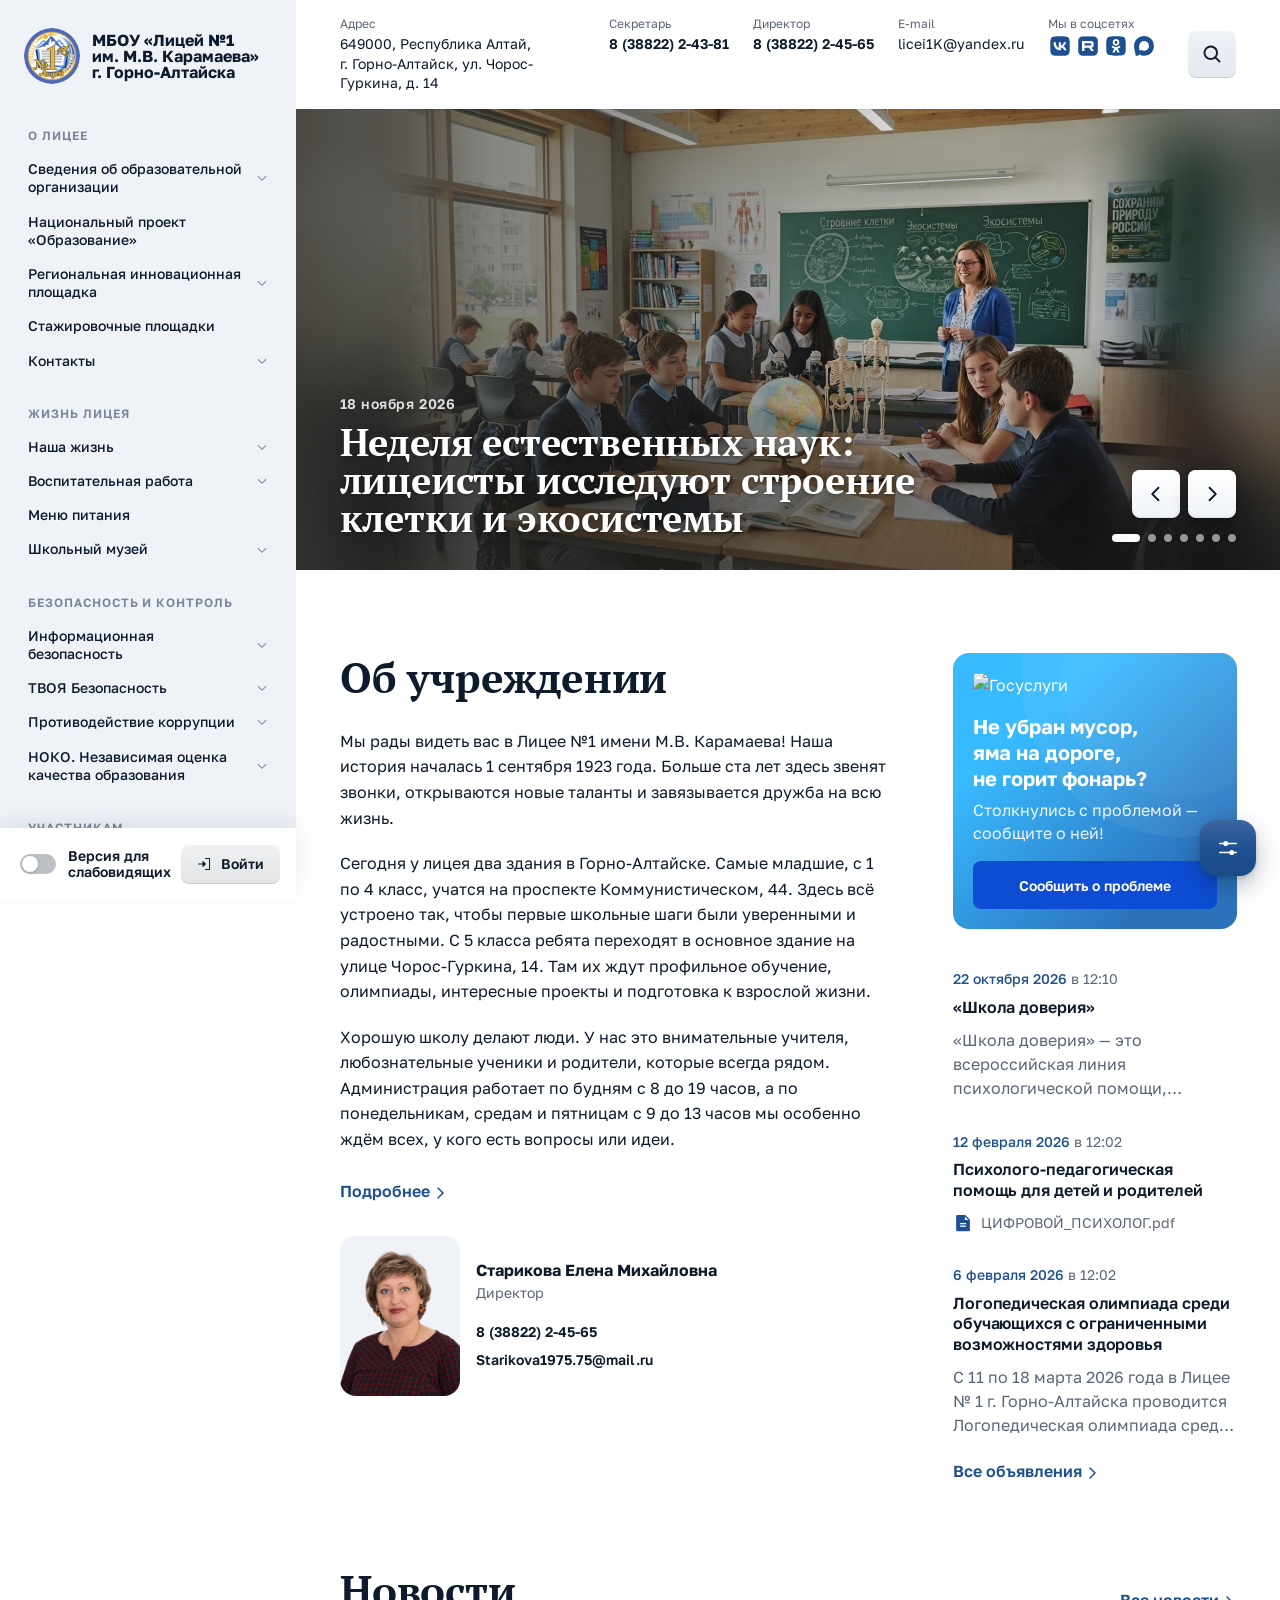
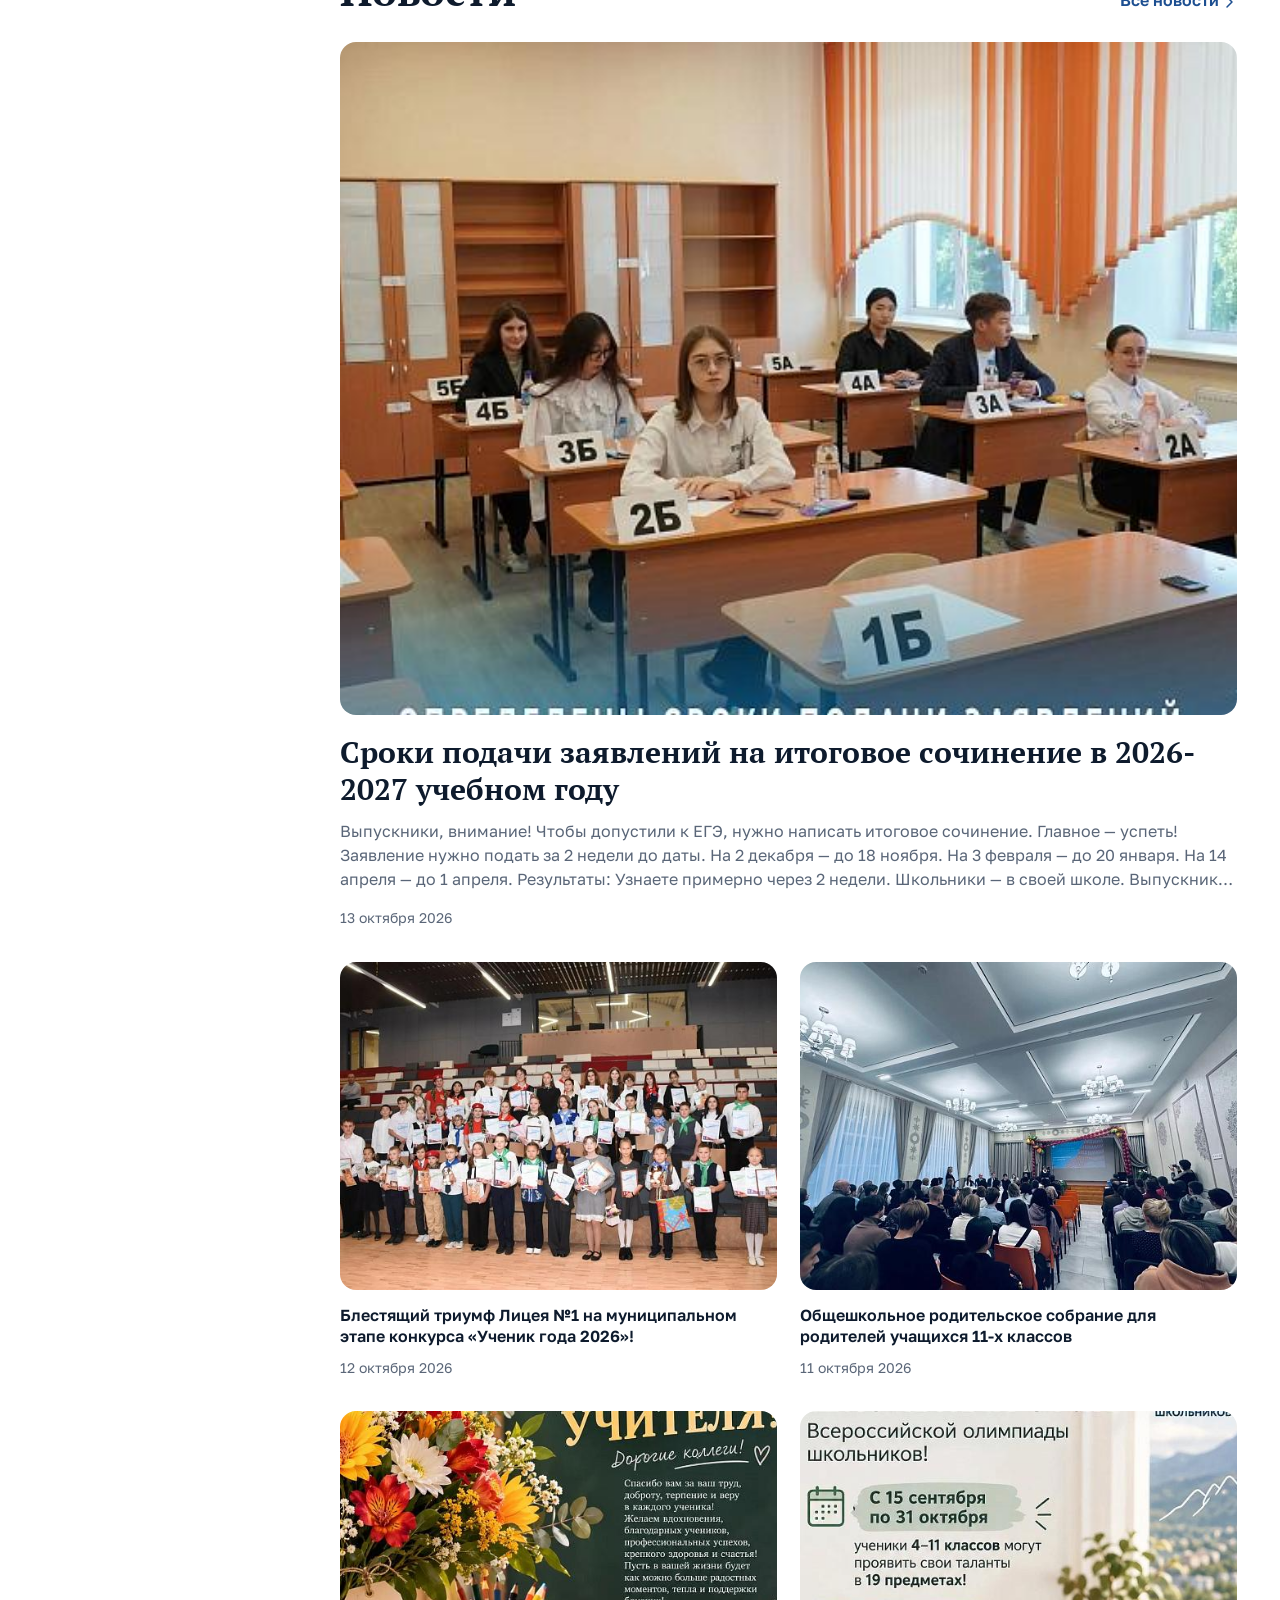
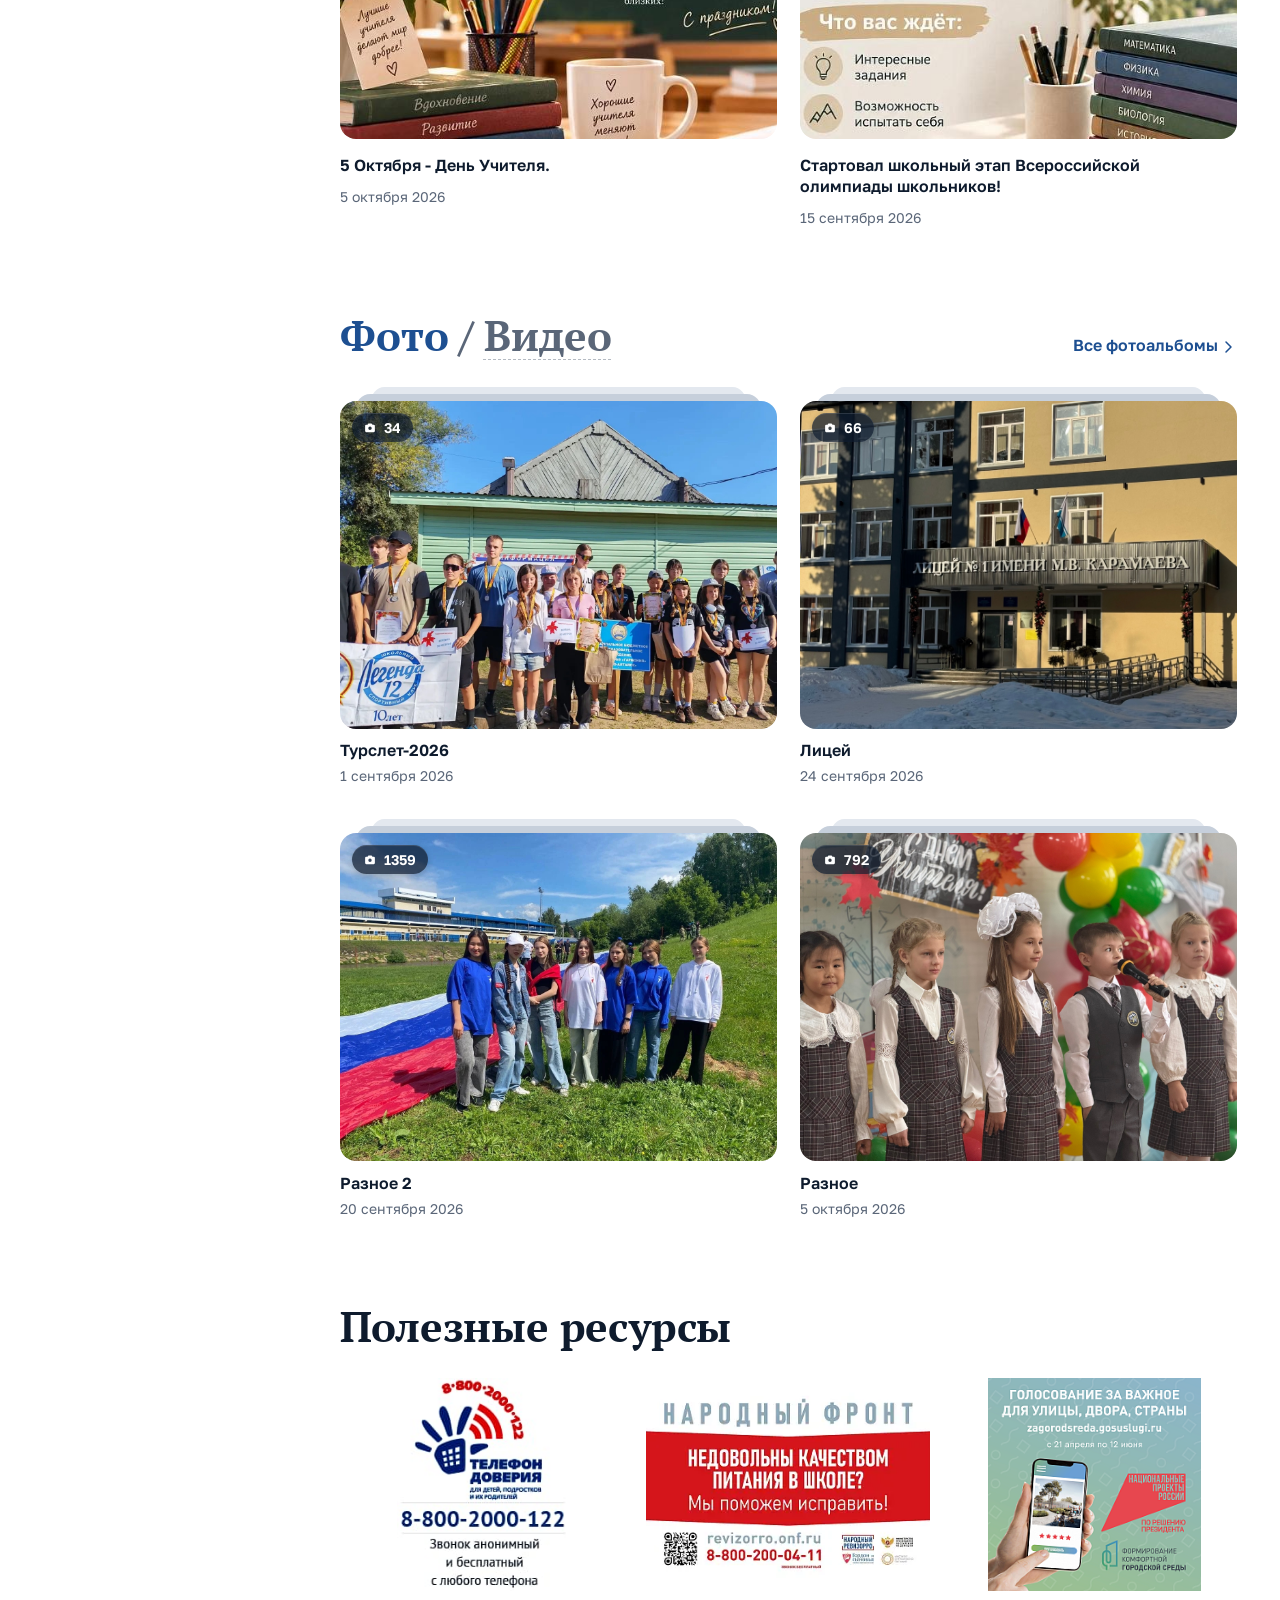
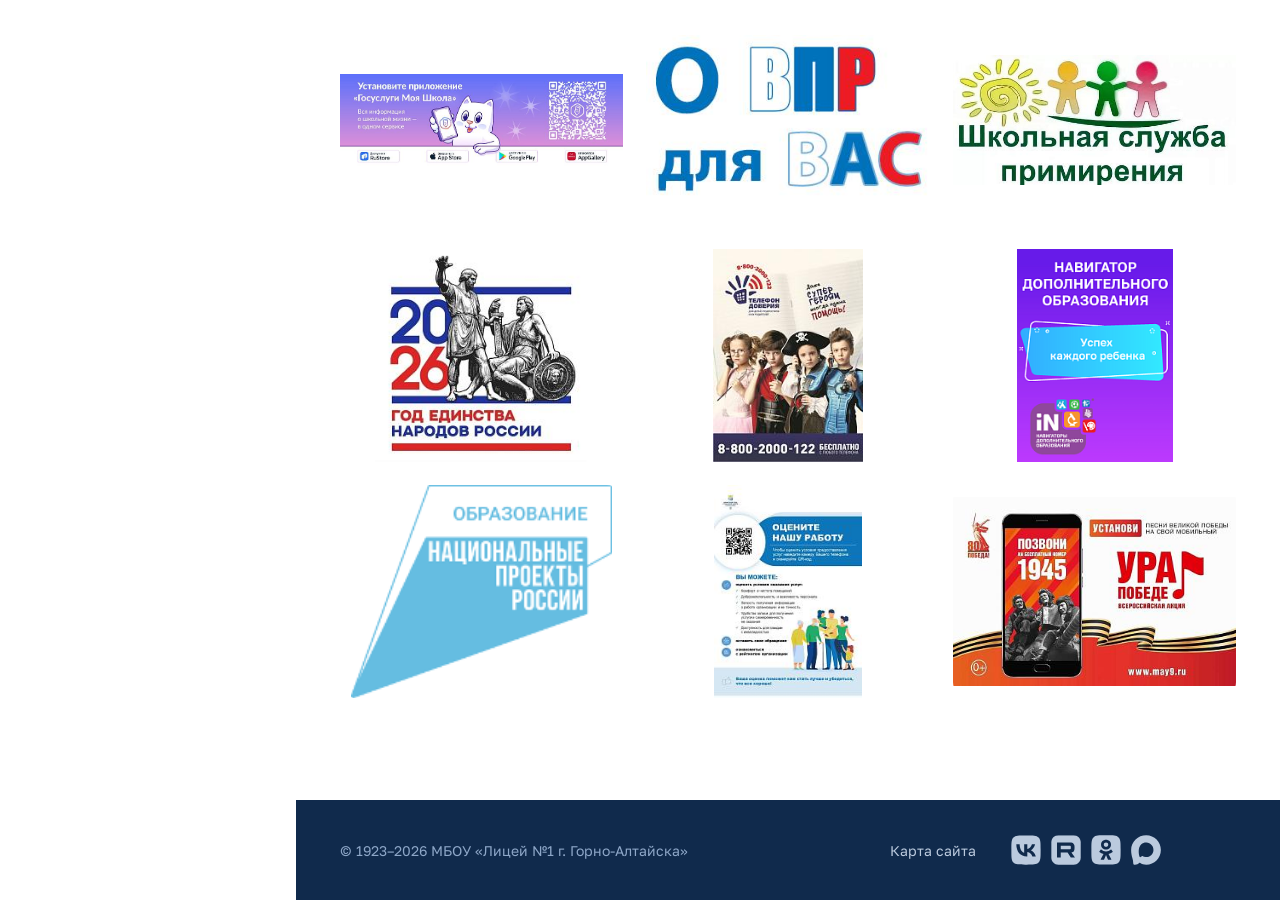
==== commit 851a65fb: "v5: версия для слабовидящих, карта сайта, новые слайды Co-Authored-By: Claude Opus 5.5 <noreply@anth" ====
--- a/index.html
+++ b/index.html
@@ -12,6 +12,7 @@
   <link rel="stylesheet" href="site.css">
   <link rel="stylesheet" href="demo-look.css"><!-- только для демо -->
   <script src="demo-look.js"></script><!-- только для демо; первым — сохранённые цвета применяются до отрисовки -->
+  <script src="a11y.js"></script><!-- версия для слабовидящих: сохранённые настройки — до отрисовки -->
   <script src="school-data.js"></script>
   <script src="components.js"></script>
   <script src="layout.js"></script>
@@ -31,15 +32,31 @@
       <!-- ================= СЛАЙДЕР НА ВСЮ ШИРИНУ: главные сообщения, заголовок и дата — поверх картинки (заголовки слайдов — h2) ================= -->
       <section class="slider" data-slider aria-roledescription="карусель" aria-label="Главные новости">
         <div class="slides">
-          <a class="slide is-active" href="#" aria-roledescription="слайд" aria-label="1 из 3">
+          <a class="slide is-active" href="#" aria-roledescription="слайд" aria-label="1 из 7">
+            <div class="slide-media"><img class="bg" src="images/news/full/school-wide-16x9.jpg" alt=""><img class="fg" src="images/news/full/school-wide-16x9.jpg" alt="Урок биологии: ученики с учительницей изучают строение клетки и экосистемы"></div>
+            <div class="slide-caption"><time class="slide-date" datetime="2026-11-18">18 ноября 2026</time><h2 class="slide-title">Неделя естественных наук: лицеисты исследуют строение клетки и экосистемы</h2></div>
+          </a>
+          <a class="slide" href="#" aria-roledescription="слайд" aria-label="2 из 7">
+            <div class="slide-media"><img class="bg" src="images/news/full/school-horizontal-4x3.jpg" alt=""><img class="fg" src="images/news/full/school-horizontal-4x3.jpg" alt="Ученики выходят из здания школы после уроков"></div>
+            <div class="slide-caption"><time class="slide-date" datetime="2026-11-16">16 ноября 2026</time><h2 class="slide-title">После каникул: лицеисты вернулись к занятиям</h2></div>
+          </a>
+          <a class="slide" href="#" aria-roledescription="слайд" aria-label="3 из 7">
+            <div class="slide-media"><img class="bg" src="images/news/full/school-square-1x1.jpg" alt=""><img class="fg" src="images/news/full/school-square-1x1.jpg" alt="Ученики беседуют у входа в лицей"></div>
+            <div class="slide-caption"><time class="slide-date" datetime="2026-11-14">14 ноября 2026</time><h2 class="slide-title">День открытых дверей для будущих пятиклассников</h2></div>
+          </a>
+          <a class="slide" href="#" aria-roledescription="слайд" aria-label="4 из 7">
+            <div class="slide-media"><img class="bg" src="images/news/full/school-vertical-3x4.jpg" alt=""><img class="fg" src="images/news/full/school-vertical-3x4.jpg" alt="Ученики с новыми учебниками в классе"></div>
+            <div class="slide-caption"><time class="slide-date" datetime="2026-11-10">10 ноября 2026</time><h2 class="slide-title">Школьная библиотека пополнилась новыми учебниками</h2></div>
+          </a>
+          <a class="slide" href="#" aria-roledescription="слайд" aria-label="5 из 7">
             <div class="slide-media"><img class="bg" src="prototype/slider3.jpg" alt=""><img class="fg" src="prototype/slider3.jpg" alt="Плакат: сроки подачи заявлений на итоговое сочинение"></div>
             <div class="slide-caption"><time class="slide-date">13 октября 2026</time><h2 class="slide-title">Определены сроки подачи заявлений на итоговое сочинение в 2026–2027 учебном году</h2></div>
           </a>
-          <a class="slide" href="#" aria-roledescription="слайд" aria-label="2 из 3">
+          <a class="slide" href="#" aria-roledescription="слайд" aria-label="6 из 7">
             <div class="slide-media"><img class="bg" src="prototype/slider2.jpg" alt=""><img class="fg" src="prototype/slider2.jpg" alt="Открытка ко Дню учителя"></div>
             <div class="slide-caption"><time class="slide-date">5 октября 2026</time><h2 class="slide-title">С Днём учителя! Поздравляем педагогов лицея</h2></div>
           </a>
-          <a class="slide" href="#" aria-roledescription="слайд" aria-label="3 из 3">
+          <a class="slide" href="#" aria-roledescription="слайд" aria-label="7 из 7">
             <div class="slide-media"><img class="bg" src="prototype/slider1.jpg" alt=""><img class="fg" src="prototype/slider1.jpg" alt="Логотип Года единства народов России"></div>
             <div class="slide-caption"><time class="slide-date">2026</time><h2 class="slide-title">2026 — Год единства народов России</h2></div>
           </a>
--- a/tokens.css
+++ b/tokens.css
@@ -418,3 +418,76 @@
   --side-bg: #8a1550; --side-text: #fff1f8; --side-text-secondary: #f2cbdf; --side-label: #e5acc9; --side-icon: #e5acc9; --side-accent: #ffc6e2; --side-hover: #a02a67; --side-active: #a02a67;
   --shadow-rgb: 58 18 40;
 }
+
+
+/* ============================================================
+   9. ВЕРСИЯ ДЛЯ СЛАБОВИДЯЩИХ
+   Включается атрибутом data-a11y на <html> (ставит a11y.js, там же — панель настроек). В этом режиме:
+   — цвета: одна из схем ниже — фон --a11y-bg и текст --a11y-fg; все роли выводятся из этой пары, акцент = цвет текста,
+     тени и блики убраны, вместо «толщины» кнопок — рамка. Темы демо-панели этот режим перекрывает (селектор сильнее);
+   — размер: текст — шкала кеглей × --a11y-k, заголовки — свои кегли × --a11y-hk (процент от обычного размера / 100; ставит скрипт);
+   — шрифт: один для текста и заголовков — без засечек (Golos Text) или с засечками (PT Serif), атрибут data-a11y-font.
+   Межбуквенный и межстрочный интервалы, изображения — в site.css, раздел 22
+   ============================================================ */
+
+/* Схемы: пара «фон / текст». Атрибут data-a11y-scheme — и на <html>, и на образцах в панели (образец берёт те же цвета) */
+[data-a11y-scheme="bw"]    { --a11y-bg: #ffffff; --a11y-fg: #000000; }   /* чёрным по белому — обычная контрастная */
+[data-a11y-scheme="wb"]    { --a11y-bg: #000000; --a11y-fg: #ffffff; }   /* белым по чёрному — светобоязнь, катаракта, глаукома */
+[data-a11y-scheme="yb"]    { --a11y-bg: #000000; --a11y-fg: #ffff00; }   /* жёлтым по чёрному — очень слабое зрение, самый высокий контраст */
+[data-a11y-scheme="blue"]  { --a11y-bg: #9dd1ff; --a11y-fg: #063462; }   /* тёмно-синим по голубому — мягкая схема из ГОСТ */
+[data-a11y-scheme="beige"] { --a11y-bg: #f7f3d6; --a11y-fg: #4d4b43; }   /* коричневым по бежевому — утомляемость глаз, дислексия */
+[data-a11y-scheme="green"] { --a11y-bg: #3b2716; --a11y-fg: #a9e44d; }   /* зелёным по тёмно-коричневому — тёмная схема из ГОСТ */
+
+html[data-a11y] {
+  /* цвета — из пары фон / текст */
+  --brand: var(--a11y-fg);
+  --bg-page: var(--a11y-bg); --bg-surface: var(--a11y-bg); --bg-subtle: var(--a11y-bg); --bg-canvas: var(--a11y-bg);
+  --bg-inverse: var(--a11y-bg); --bg-media: var(--a11y-bg);
+  --text-primary: var(--a11y-fg); --text-secondary: var(--a11y-fg); --text-tertiary: var(--a11y-fg); --text-brand: var(--a11y-fg);
+  --text-on-brand: var(--a11y-bg);
+  --text-inverse-strong: var(--a11y-fg); --text-inverse: var(--a11y-fg); --text-inverse-secondary: var(--a11y-fg); --text-inverse-tertiary: var(--a11y-fg);
+  --icon-secondary: var(--a11y-fg);
+  --side-bg: var(--a11y-bg); --side-text: var(--a11y-fg); --side-text-secondary: var(--a11y-fg); --side-label: var(--a11y-fg);
+  --side-icon: var(--a11y-fg); --side-accent: var(--a11y-fg);
+  --side-hover: color-mix(in srgb, var(--a11y-fg) 15%, var(--a11y-bg)); --side-active: color-mix(in srgb, var(--a11y-fg) 10%, var(--a11y-bg));
+  --fill-subtle: color-mix(in srgb, var(--a11y-fg) 6%, var(--a11y-bg));
+  --fill-muted: color-mix(in srgb, var(--a11y-fg) 12%, var(--a11y-bg));
+  --fill-medium: color-mix(in srgb, var(--a11y-fg) 18%, var(--a11y-bg));
+  --fill-strong: color-mix(in srgb, var(--a11y-fg) 40%, var(--a11y-bg));
+  --fill-stronger: color-mix(in srgb, var(--a11y-fg) 55%, var(--a11y-bg));
+  --border-subtle: var(--a11y-fg); --border-default: var(--a11y-fg); --border-hover: var(--a11y-fg); --border-focus: var(--a11y-fg);
+  --action: var(--a11y-fg); --action-hover: var(--a11y-fg); --action-subtle: color-mix(in srgb, var(--a11y-fg) 15%, var(--a11y-bg));
+  --focus: var(--a11y-fg);
+  /* без теней и бликов: граница шапки — сплошная линия, у кнопок — рамка */
+  --header-shadow: 0 2px 0 var(--a11y-fg);
+  --shadow-raised: none; --shadow-drawer: none;
+  --shadow-pop: 0 0 0 2px var(--a11y-fg); --shadow-panel: 0 0 0 2px var(--a11y-fg);
+  --hl: inset 0 0 0 0 transparent; --hl-soft: inset 0 0 0 0 transparent;
+  --edge: inset 0 0 0 2px var(--a11y-fg); --edge-soft: inset 0 0 0 2px var(--a11y-fg);
+  --sheen: linear-gradient(transparent, transparent);
+
+  /* сайдбар шире — крупный текст меню помещается; ширина постоянная, от размера шрифта не зависит — панель настроек не сдвигается */
+  --size-sidebar: 360px;
+
+  /* шрифт: один для текста и заголовков */
+  --font-text: 'Golos Text', Arial, sans-serif; --font-head: 'Golos Text', Arial, sans-serif;
+
+  /* размер: текст — шкала --fs-* × --a11y-k, заголовки — плавные --fs-fluid-* и h4 × --a11y-hk (процент от обычного / 100) */
+  --fs-12: calc(12px * var(--a11y-k, 1.25)); --fs-14: calc(14px * var(--a11y-k, 1.25)); --fs-16: calc(16px * var(--a11y-k, 1.25));
+  --fs-20: calc(20px * var(--a11y-k, 1.25)); --fs-24: calc(24px * var(--a11y-k, 1.25)); --fs-28: calc(28px * var(--a11y-k, 1.25));
+  --fs-fluid-s: calc(clamp(22px, 18.6px + .92vw, 42px) * var(--a11y-hk, 1));
+  --fs-fluid-m: calc(clamp(32px, 28.5px + 1.04vw, 55px) * var(--a11y-hk, 1));
+  --fs-fluid-l: calc(clamp(32px, 23.9px + 1.89vw, 76px) * var(--a11y-hk, 1));
+  --fs-fluid-xl: calc(clamp(36px, 28px + 1.9vw, 76px) * var(--a11y-hk, 1));
+  --type-h4: 700 calc(24px * var(--a11y-hk, 1))/1.25 var(--font-head);   /* h4 — тоже заголовок, растёт вместе с ними */
+}
+/* Панель настроек — постоянного вида: её размер и шрифт не зависят от выбранных настроек (иначе кнопки «уезжают» из-под курсора) */
+:root {
+  --a11y-ui-font: 'Golos Text', Arial, sans-serif;
+  --a11y-ui-fs: 18px;      /* кнопки, подписи групп, значения */
+  --a11y-ui-fs-sm: 16px;   /* подсказка к схеме */
+  --a11y-ui-fs-lg: 22px;   /* заголовок панели; знаки − и + */
+  --a11y-ui-h: 48px;       /* высота кнопок и образцов цвета */
+  --a11y-ui-h-sq: 46px;    /* квадратные кнопки − и + */
+}
+html[data-a11y][data-a11y-font="serif"] { --font-text: 'PT Serif', Georgia, serif; --font-head: 'PT Serif', Georgia, serif; }
--- a/site.css
+++ b/site.css
@@ -24,6 +24,8 @@
    19. Полезные ресурсы
    20. Подвал
    21. Уменьшение движения
+   22. Версия для слабовидящих
+   23. Карта сайта
 
    Соглашения
    — Цвет при наведении меняется сразу, а возвращается плавно за 200ms: у элемента transition .2s, у :hover — длительность 0s.
@@ -297,6 +299,7 @@
   }
   .search-box.is-open .search { opacity: 1; visibility: visible; transform: none; transition: opacity .2s ease, transform .2s ease, visibility 0s; }
   .search-box .search input { background: var(--bg-surface); }   /* поверх страницы — непрозрачный фон */
+  .search-box .search input:focus { box-shadow: none; }   /* раскрытое поле — без ореола фокуса: у него уже есть тень и рамка, вместе выходила двойная обводка */
   /* затемнение страницы: градиент от верхнего края экрана — сверху плотнее, книзу слабее; клик по нему закрывает поиск */
   .search-box::before {
     content: ""; position: fixed; inset: 0; z-index: 49;
@@ -1071,3 +1074,160 @@
   * { transition: none !important; scroll-behavior: auto !important; }
   :is(.news-card, .media-card) .thumb { transform: none !important; }
 }
+
+
+/* ================= 22. Версия для слабовидящих ================= */
+/* Режим включает a11y.js (атрибуты на <html>), цвета, размер и шрифт — tokens.css, раздел 9. Здесь — панель настроек и упрощение вёрстки:
+   одна колонка смысла без украшений — без теней, градиентов, иллюстраций и текста поверх фото; ссылки подчёркнуты, фокус — толстая рамка.
+   !important здесь допустим: режим должен перебить любые интервалы и анимации компонентов */
+
+/* ----- панель настроек (макет в Figma): вверху страницы. Строка: «К обычному виду» и «Сбросить» слева, «Свернуть» справа;
+   под ней три колонки через вертикальные линии — общие настройки, обычный текст, заголовки. Контент уже 900px — колонки друг под другом ----- */
+.a11y-panel { display: none; }
+html[data-a11y] .a11y-panel {
+  display: block; --page-x: max(var(--space-page-x), (100cqi - var(--size-content-max)) / 2);
+  background: var(--bg-page); color: var(--text-primary); border-bottom: 2px solid var(--text-primary);
+}
+html[data-a11y] .main > .a11y-panel { order: -2; }   /* на узких экранах шапка «рассыпана» по порядку (раздел 6) — панель всё равно первой */
+/* панель постоянного вида: шрифт, кегли и интервалы — свои (токены --a11y-ui-*), настройки шрифта на неё не действуют; цвета — из схемы */
+html[data-a11y] .a11y-panel, html[data-a11y] .a11y-panel * { font-family: var(--a11y-ui-font); letter-spacing: 0; line-height: 1.3; }
+.a11y-head { display: flex; flex-wrap: wrap; align-items: center; justify-content: space-between; gap: var(--space-12); padding: var(--space-24) var(--page-x); }
+.a11y-head-start, .a11y-head-end { display: flex; flex-wrap: wrap; gap: var(--space-8); }
+.a11y-body { display: grid; grid-template-columns: repeat(3, minmax(0, 1fr)); padding: 0 var(--page-x); border-top: 2px solid var(--text-primary); }
+.a11y-body[hidden] { display: none; }
+.a11y-col { min-width: 0; padding: var(--space-24); display: grid; align-content: start; gap: var(--space-24); container: a11y-col / inline-size; }
+.a11y-col:first-child { padding-left: 0; }
+.a11y-col:last-child { padding-right: 0; }
+.a11y-col + .a11y-col { border-left: 2px solid var(--text-primary); }
+.a11y-group { display: grid; gap: var(--space-12); }
+.a11y-h { margin: 0; font-weight: 700; font-size: var(--a11y-ui-fs-lg); }
+.a11y-seg { display: flex; flex-wrap: wrap; gap: var(--space-8); }
+.a11y-rows { display: grid; gap: var(--space-12); }
+/* строка счётчика: подпись, значение, − и + */
+.a11y-row { display: grid; grid-template-columns: minmax(min-content, 1fr) auto auto auto; align-items: center; gap: var(--space-8); }   /* подпись не уже своего самого длинного слова — не наезжает на значение, переносится по словам */
+.a11y-label { font-weight: 700; font-size: var(--a11y-ui-fs); }
+.a11y-value { min-width: 3.4em; text-align: right; font-weight: 700; font-size: var(--a11y-ui-fs); margin-right: var(--space-4); }   /* ширина постоянная — кнопки не сдвигаются */
+/* совсем узкая колонка (подпись, значение и кнопки не помещаются даже с переносом подписи): подпись сверху, под ней значение и кнопки */
+@container a11y-col (width < 320px) {
+  .a11y-row { grid-template-columns: auto auto auto 1fr; row-gap: var(--space-8); }
+  .a11y-row .a11y-label { grid-column: 1 / -1; }
+  .a11y-row .a11y-value { text-align: left; min-width: 3.4em; }
+}
+/* кнопки: максимальный контраст — цвет текста схемы на её фоне, рамка; выбранная — наоборот, заливка цветом текста */
+.a11y-btn {
+  min-height: var(--a11y-ui-h); padding: 0 var(--space-16); display: inline-flex; align-items: center; justify-content: center; gap: var(--space-8);
+  border: 2px solid var(--text-primary); border-radius: var(--radius-md); background: var(--bg-page); color: var(--text-primary);
+  font-weight: 700; font-size: var(--a11y-ui-fs); white-space: nowrap; cursor: pointer;
+}
+.a11y-btn .i { --i-size: var(--size-icon-md); }
+.a11y-btn:hover { background: var(--fill-medium); }
+.a11y-btn[aria-pressed="true"], .a11y-btn--strong { background: var(--text-primary); color: var(--bg-page); }
+.a11y-btn--strong:hover { background: var(--text-primary); text-decoration: underline; }
+.a11y-btn:disabled { border-style: dashed; color: color-mix(in srgb, var(--text-primary) 45%, var(--bg-page)); background: var(--bg-page); cursor: default; }
+.a11y-btn--sq { width: var(--a11y-ui-h-sq); min-height: var(--a11y-ui-h-sq); padding: 0; font-size: var(--a11y-ui-fs-lg); }
+.a11y-toggle[aria-expanded="true"] .i { transform: rotate(180deg); }   /* «Свернуть ↑», «Развернуть ↓» */
+/* образец схемы: «Аа» её цветами; выбранный — двойная рамка (своя + внешняя цветом текста страницы) */
+.a11y-swatch {
+  width: var(--a11y-ui-h); height: var(--a11y-ui-h); border: 2px solid var(--a11y-fg); border-radius: var(--radius-md);
+  background: var(--a11y-bg); color: var(--a11y-fg); font-weight: 700; font-size: var(--a11y-ui-fs); cursor: pointer;
+}
+.a11y-swatch[aria-pressed="true"] { outline: 2px solid var(--text-primary); outline-offset: 2px; }
+@container main (max-width: 900px) {
+  .a11y-body { grid-template-columns: minmax(0, 1fr); }
+  .a11y-col, .a11y-col:first-child, .a11y-col:last-child { padding: var(--space-24) 0; }
+  .a11y-col + .a11y-col { border-left: 0; border-top: 2px solid var(--text-primary); }
+}
+.a11y-short { display: none; }
+@container main (max-width: 559px) {
+  /* телефон: все три кнопки в одну строку — «К обычному виду» только стрелкой, «Сбросить» без «настройки» (полные названия — в aria-label) */
+  .a11y-head, .a11y-head-start, .a11y-head-end { flex-wrap: nowrap; }
+  .a11y-exit { width: var(--a11y-ui-h); padding: 0; flex-shrink: 0; }
+  .a11y-exit-text, .a11y-long { display: none; }
+  .a11y-short { display: inline; }
+}
+
+/* ----- общее: интервалы, фокус, ссылки, без анимаций и украшений ----- */
+html[data-a11y] body * { transition: none !important; animation: none !important; }
+html[data-a11y] body *:not(.a11y-panel, .a11y-panel *) { letter-spacing: var(--a11y-ls) !important; line-height: var(--a11y-lh) !important; }
+/* заголовки — свои межстрочный и межбуквенный интервалы */
+html[data-a11y] :is(h1, h2, h3, h4, h5, h6, .slide-title, .card-title, .ann-title, .gos-title):not(.a11y-panel *) { line-height: var(--a11y-hlh) !important; letter-spacing: var(--a11y-hls) !important; }
+html[data-a11y] :focus-visible { outline: 3px solid var(--focus) !important; outline-offset: 3px !important; }
+html[data-a11y] :is(.prose, .about-text, .crumbs, .footer, .tb-contacts, .ann-card, .director) a,
+html[data-a11y] :is(.more, .ann-title, .director .name) { text-decoration: underline !important; text-underline-offset: .2em; }
+html[data-a11y] :is(.look-fab, #look) { display: none !important; }
+/* контакты в шапке и баннер Госуслуг при крупном шрифте переносятся, а не уходят за край */
+html[data-a11y] .topbar, html[data-a11y] .tb-contacts { flex-wrap: wrap !important; }
+html[data-a11y] .tb-contacts .tbc-item { flex-shrink: 1 !important; min-width: 0; }
+html[data-a11y] .brand-name { max-width: none; font-size: min(var(--fs-16), 22px); }
+/* кнопки растут вместе с текстом: высота — не меньше обычной, а не ровно обычная (иначе крупный текст вылезает за кнопку и плашку) */
+html[data-a11y] .btn:not(.btn-icon) { height: auto; min-height: var(--size-control); padding-block: var(--space-8); }
+html[data-a11y] .btn-lg:not(.btn-icon) { min-height: var(--size-control-lg); }
+/* плашка «Слабовидящим / Войти» внизу сайдбара: вместо тени — линия сверху */
+html[data-a11y] .side-tools { box-shadow: none; border-top: 2px solid var(--text-primary); display: flex; flex-wrap: wrap; align-items: center; justify-content: space-between; }   /* крупный текст: «Войти» уходит на следующую строку, а не наезжает */
+/* сайдбар отделён от страницы линией справа, поле поиска — рамкой */
+html[data-a11y] .sidebar { border-right: 2px solid var(--text-primary); }
+html[data-a11y] .search input { border: 2px solid var(--text-primary); }
+html[data-a11y] .search-box .search { box-shadow: none; }   /* раскрытое поле: одна рамка поля — без кольца-тени вокруг */
+html[data-a11y] .search input:focus-visible { outline: none !important; border-width: 3px; }   /* фокус — утолщённая рамка самого поля, а не вторая обводка снаружи */
+html[data-a11y] .mini-brand .brand-name { font-size: min(var(--fs-14), 18px); }   /* название школы — не крупнее 22px, иначе не помещается в сайдбар даже по словам */
+html[data-a11y] .gos-btn { white-space: normal; height: auto; min-height: var(--size-control-lg); padding-block: var(--space-8); }   /* демо-панель «Внешний вид» в этом режиме не нужна */
+html[data-a11y] :is(.news-card, .media-card) .thumb { transform: none !important; }
+html[data-a11y] :is(.news-card, .media-card) .thumb::after { display: none; }   /* блик за курсором */
+html[data-a11y] :is(.news-card, .media-card):hover .thumb img { transform: none; }
+
+/* ----- слайдер: список строк — слева миниатюра, справа дата и заголовок; все посты видны, стрелок и точек нет.
+   Картинка в рамке, без размытой подложки и растворения краёв. На телефоне миниатюра меньше (112px), но тоже слева ----- */
+html[data-a11y] .slider { margin: var(--space-24) 0 0; display: block; background: none; color: var(--text-primary); overflow: visible; }
+html[data-a11y] .slides { display: grid; gap: var(--space-24); background: none; }
+html[data-a11y] .slide {
+  grid-area: auto; height: auto; opacity: 1; visibility: visible;
+  display: grid; grid-template-columns: clamp(160px, 18vw, 240px) minmax(0, 1fr); align-items: start; gap: var(--space-16) var(--space-24);
+}
+html[data-a11y] .slide-media { position: relative; inset: auto; height: auto; aspect-ratio: 3 / 2; border: 2px solid var(--text-primary); background: var(--bg-page); overflow: hidden; }
+html[data-a11y] .slide-media .bg, html[data-a11y] .slide-media::after { display: none; }
+html[data-a11y] .slide-media .fg, html[data-a11y] .slide.is-wide .fg {
+  position: static; transform: none; width: 100%; height: 100%; max-width: none; max-height: none; object-fit: cover;
+  -webkit-mask-image: none; mask-image: none;
+}
+html[data-a11y] .slide-caption { position: static; filter: none; color: var(--text-primary); align-self: center; }   /* дата и заголовок — по центру миниатюры; текст выше неё задаёт высоту строки и начинается вровень с ней */
+html[data-a11y] .slide-date { opacity: 1; }
+html[data-a11y] .slide-title { display: block; -webkit-line-clamp: none; overflow: visible; margin-top: var(--space-4); font: var(--type-h3); }   /* как заголовок карточки, а не «афиша» */
+html[data-a11y] :is(.slider-arrow, .slider-dots) { display: none; }
+@container content (max-width: 559px) {
+  html[data-a11y] .slide { grid-template-columns: 112px minmax(0, 1fr); gap: var(--space-12); }   /* телефон: миниатюра меньше, но всё так же слева — список остаётся компактным */
+}
+/* изображения скрыты — строка из одного текста, без пустой рамки */
+html[data-a11y][data-a11y-img="off"] .slide { grid-template-columns: minmax(0, 1fr); }
+html[data-a11y][data-a11y-img="off"] .slide-media { display: none; }
+
+/* ----- баннер Госуслуг: цвета схемы, без иллюстрации; логотип (белый) не виден на светлом фоне — вместо него текст ----- */
+html[data-a11y] .gos-banner { background: var(--bg-page); color: var(--text-primary); border: 2px solid var(--text-primary); }
+html[data-a11y] .gos-logo, html[data-a11y] .gos-art { display: none; }
+html[data-a11y] .gos-banner::before { content: "Госуслуги"; position: static; z-index: auto; display: block; width: auto; height: auto; border-radius: 0; background: none; box-shadow: none; font-weight: 700; font-size: var(--fs-20); }
+html[data-a11y] .gos-note { opacity: 1; }
+html[data-a11y] .gos-btn { background: var(--action); color: var(--text-on-brand); box-shadow: none; }
+
+/* ----- изображения: чёрно-белые или скрыты (вместо картинки — её подпись из alt, a11y.js) ----- */
+.a11y-alt { display: none; }
+html[data-a11y][data-a11y-img="gray"] :is(img, .gos-art) { filter: grayscale(1) !important; }
+html[data-a11y][data-a11y-img="off"] img, html[data-a11y][data-a11y-img="off"] .gos-art { display: none !important; }
+html[data-a11y][data-a11y-img="off"] .a11y-alt {
+  display: block; padding: var(--space-8) var(--space-12); border: 2px dashed var(--text-primary); color: var(--text-primary);
+  font-size: var(--fs-14); text-align: center; overflow-wrap: anywhere;
+}
+
+
+/* ================= 23. Карта сайта ================= */
+/* Группы меню — колонками (1 / 2 / 3 по ширине контента), внутри — разделы списком, подразделы — с отступом.
+   Без линий и маркеров: структуру держат отступы и жирность — разделы полужирные, подразделы обычные */
+.sitemap { display: grid; grid-template-columns: minmax(0, 1fr); gap: var(--space-section) var(--space-grid-x); align-items: start; }
+@container content (min-width: 640px) { .sitemap { grid-template-columns: repeat(2, minmax(0, 1fr)); } }
+@container content (min-width: 1100px) { .sitemap { grid-template-columns: repeat(3, minmax(0, 1fr)); } }
+.sitemap-title { margin: 0 0 var(--space-section-head); font: var(--type-h4); }
+.sitemap ul { list-style: none; margin: 0; padding: 0; }
+.sitemap-list { display: grid; gap: var(--space-12); }
+.sitemap-list > li > a { font-weight: 600; }
+.sitemap ul ul { margin: var(--space-8) 0 var(--space-4) var(--space-16); display: grid; gap: var(--space-8); }
+.sitemap ul ul a { font-size: var(--fs-14); color: var(--text-secondary); }
+.sitemap a { color: var(--text-primary); }
+.sitemap a:hover { color: var(--text-brand); }
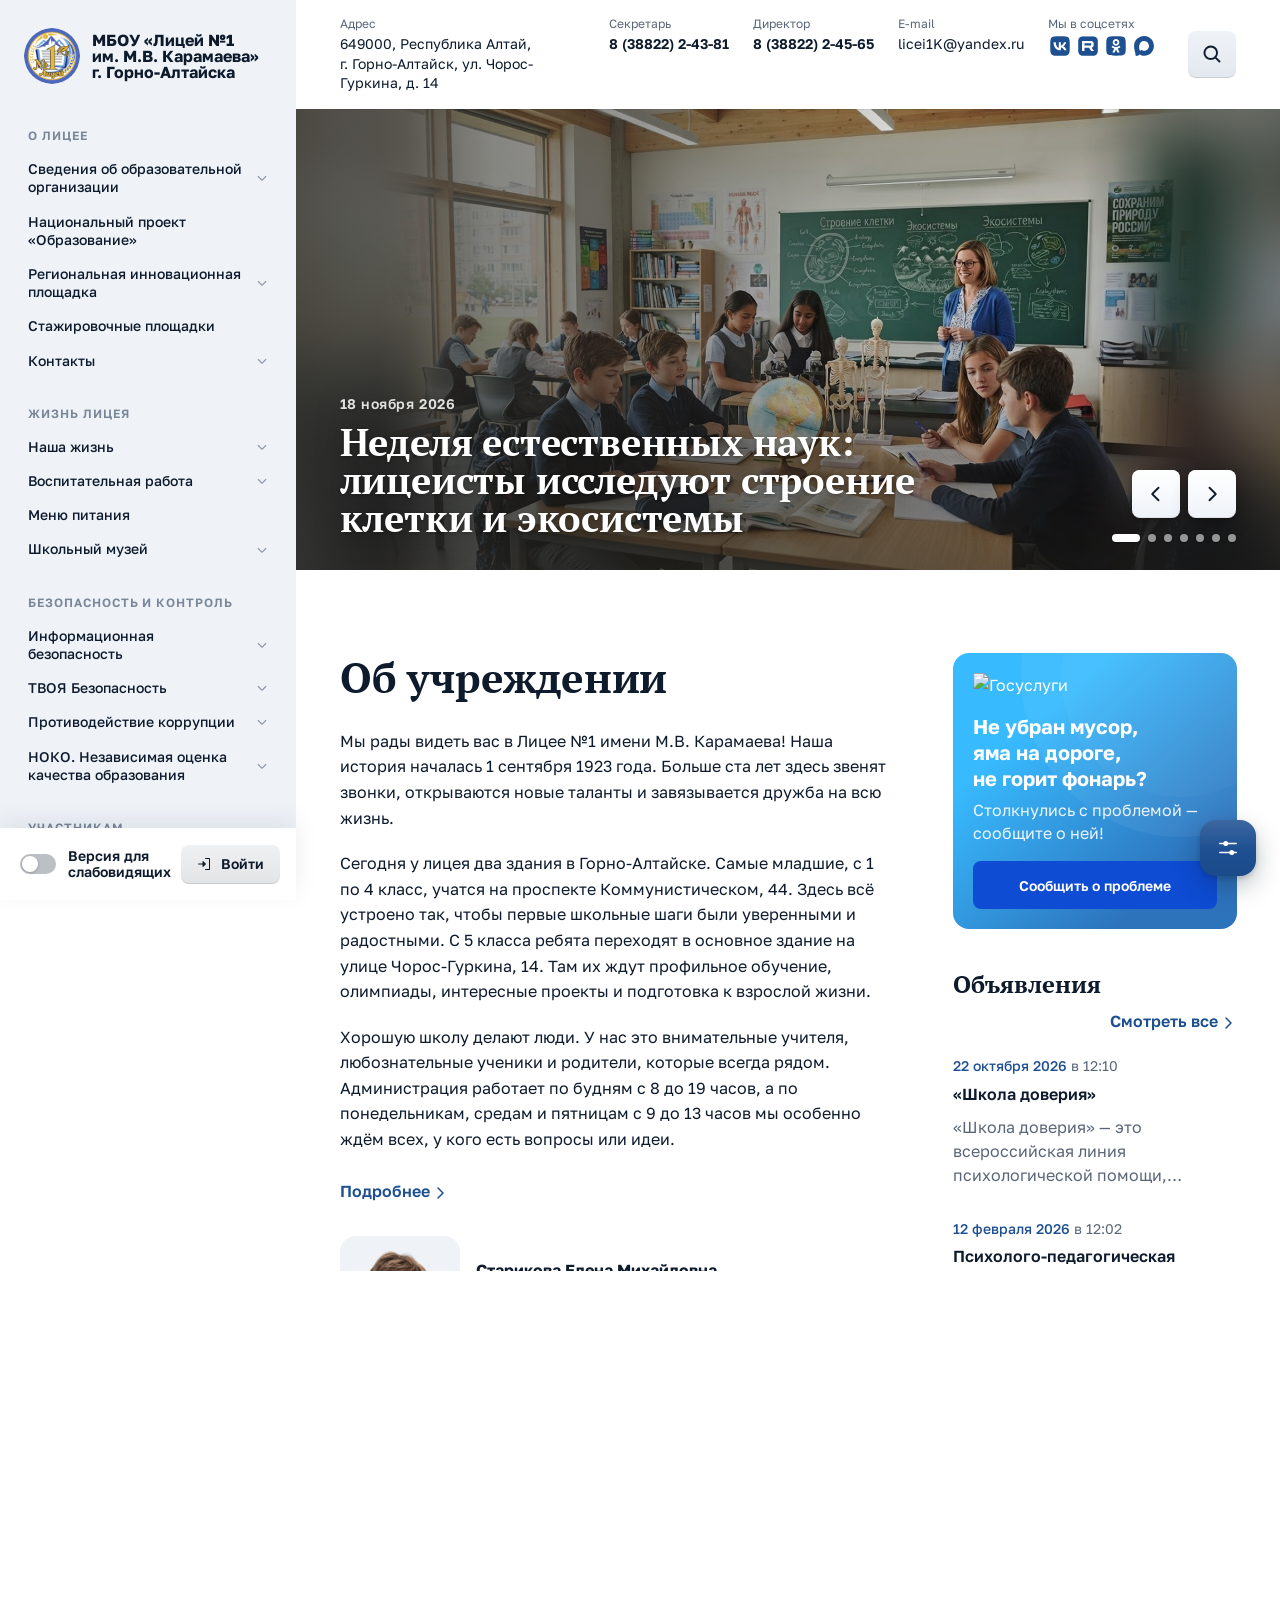
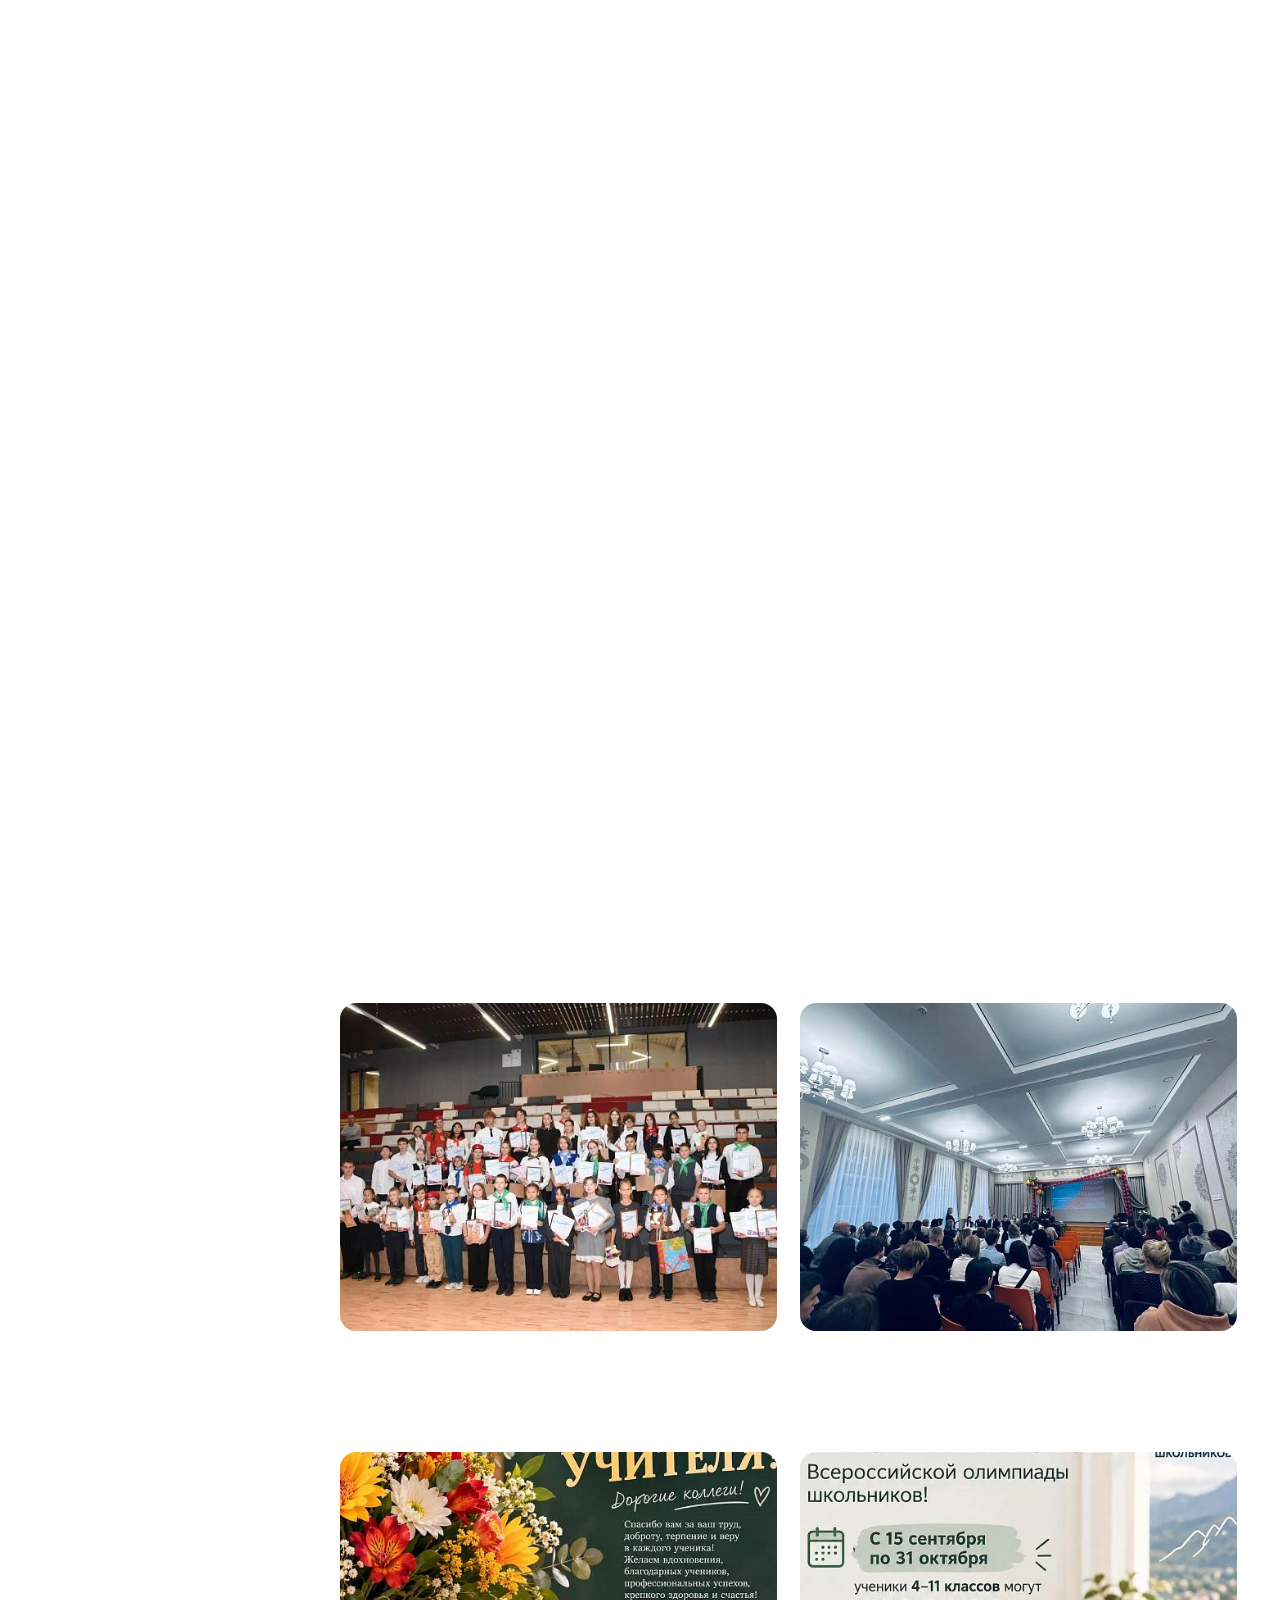
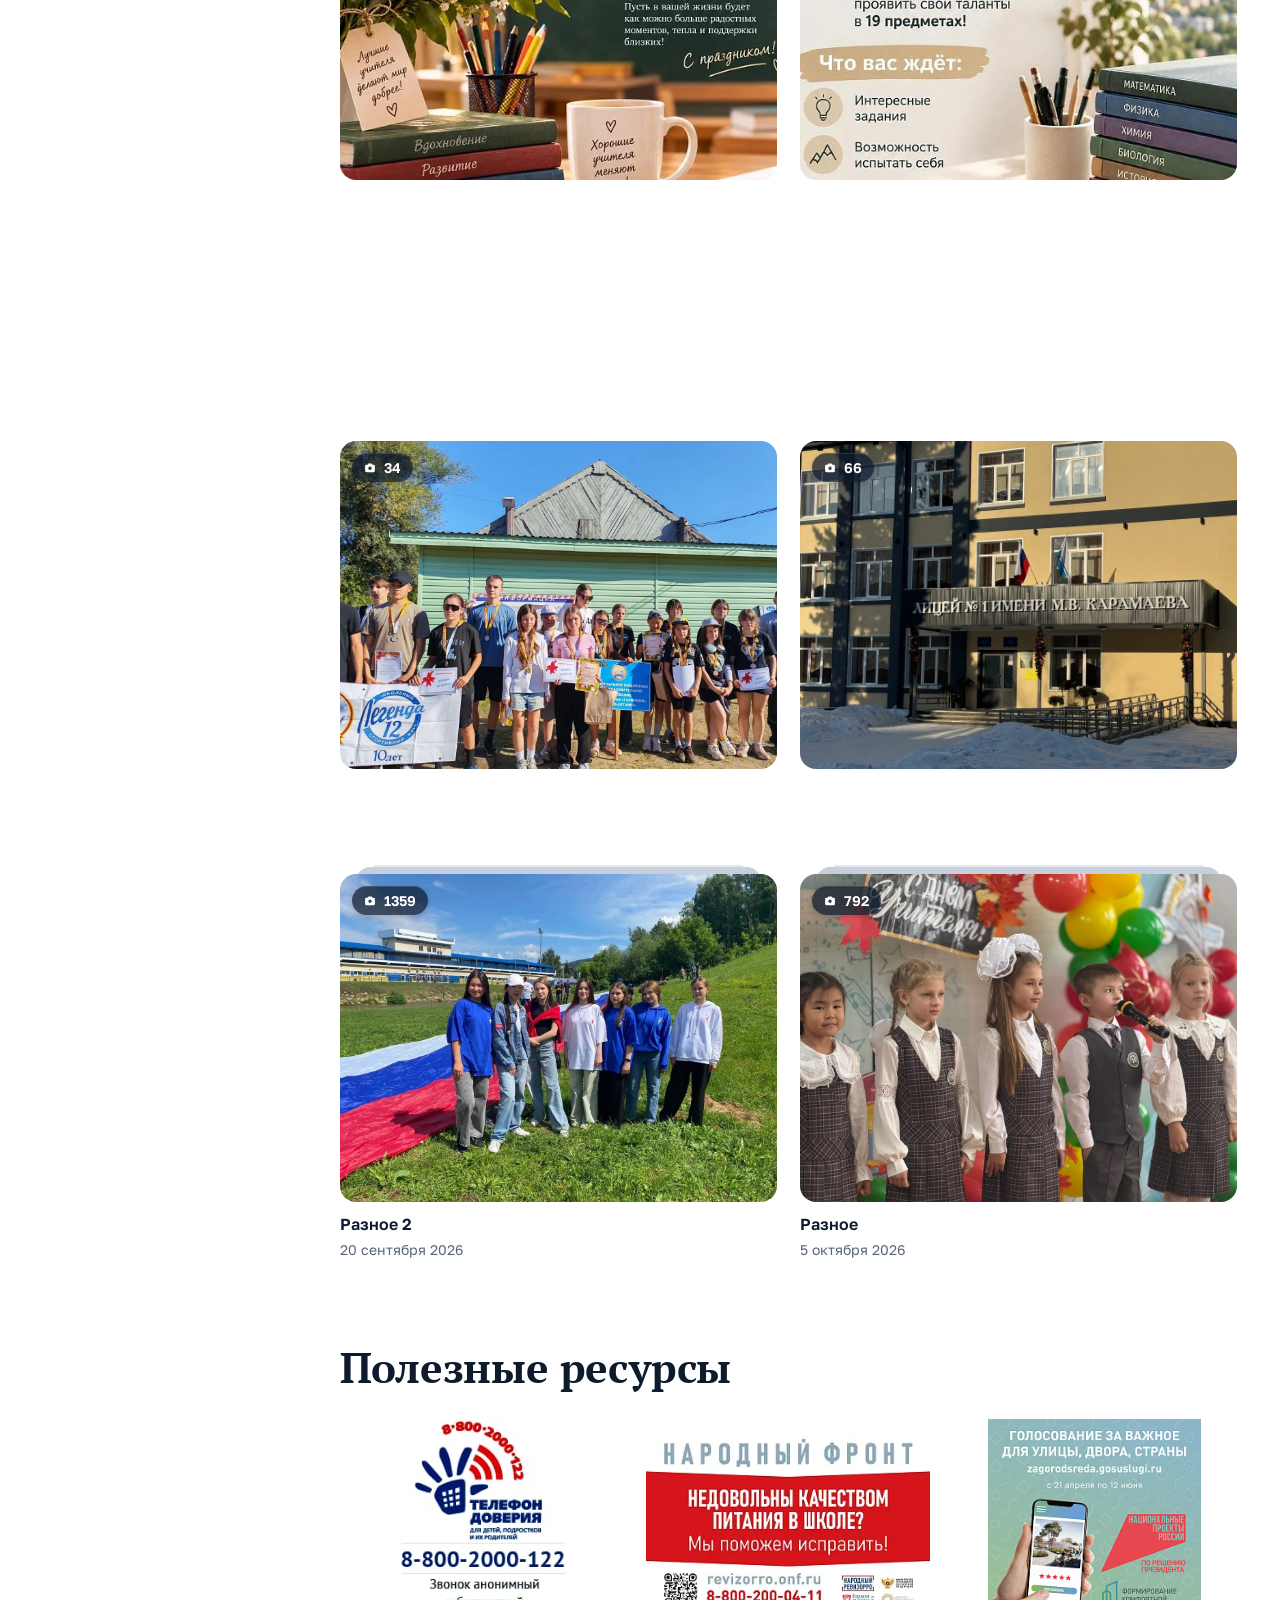
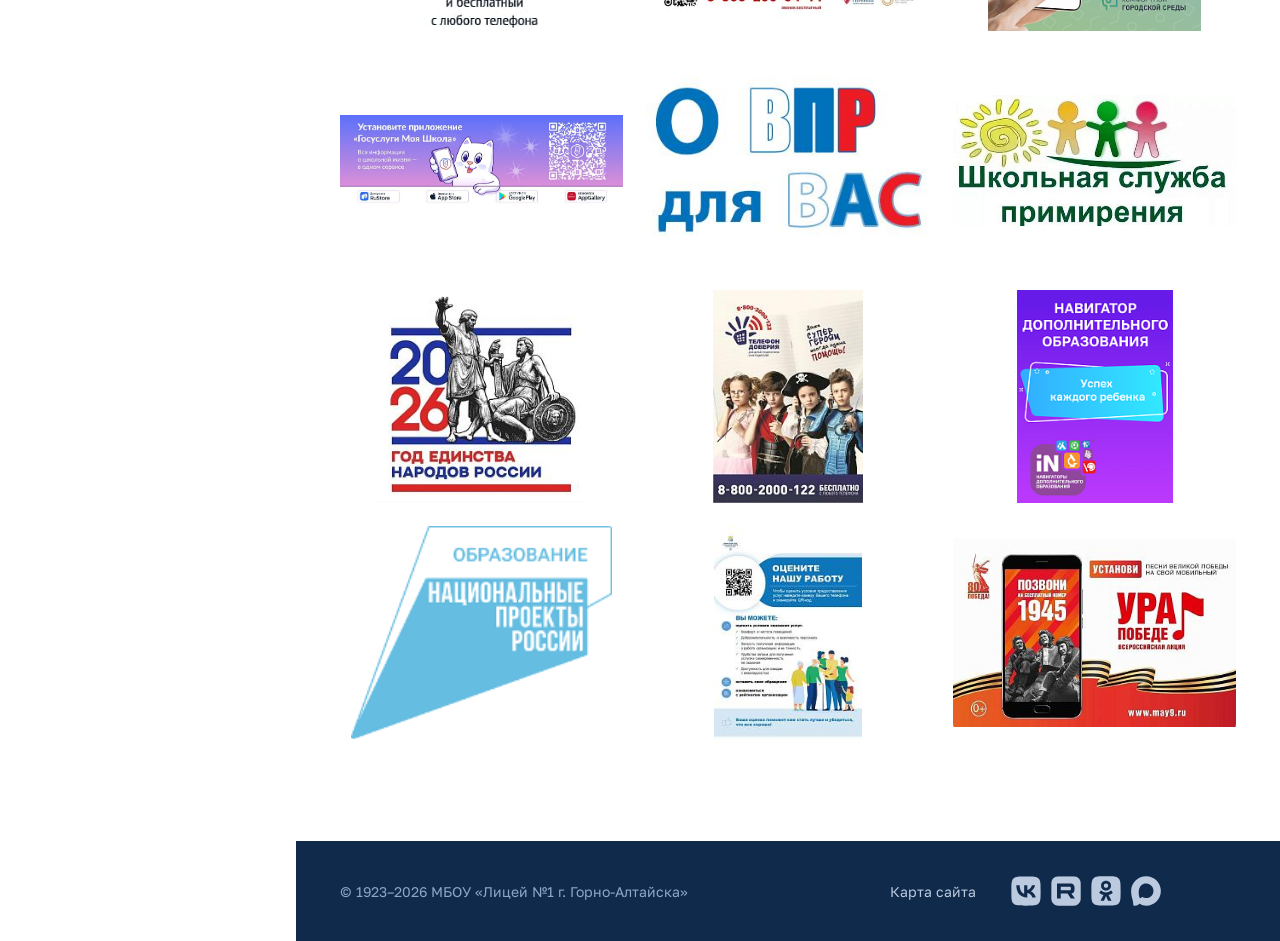
==== commit 3cb5e24e: "v5: правки по аудиту, порядок в картинках Co-Authored-By: Claude Opus 5.5 <noreply@anthropic.com>" ====
--- a/index.html
+++ b/index.html
@@ -33,31 +33,31 @@
       <section class="slider" data-slider aria-roledescription="карусель" aria-label="Главные новости">
         <div class="slides">
           <a class="slide is-active" href="#" aria-roledescription="слайд" aria-label="1 из 7">
-            <div class="slide-media"><img class="bg" src="images/news/full/school-wide-16x9.jpg" alt=""><img class="fg" src="images/news/full/school-wide-16x9.jpg" alt="Урок биологии: ученики с учительницей изучают строение клетки и экосистемы"></div>
+            <div class="slide-media"><img class="bg" src="images/slider/school-wide-16x9.jpg" alt=""><img class="fg" src="images/slider/school-wide-16x9.jpg" alt="Урок биологии: ученики с учительницей изучают строение клетки и экосистемы"></div>
             <div class="slide-caption"><time class="slide-date" datetime="2026-11-18">18 ноября 2026</time><h2 class="slide-title">Неделя естественных наук: лицеисты исследуют строение клетки и экосистемы</h2></div>
           </a>
           <a class="slide" href="#" aria-roledescription="слайд" aria-label="2 из 7">
-            <div class="slide-media"><img class="bg" src="images/news/full/school-horizontal-4x3.jpg" alt=""><img class="fg" src="images/news/full/school-horizontal-4x3.jpg" alt="Ученики выходят из здания школы после уроков"></div>
+            <div class="slide-media"><img class="bg" src="images/slider/school-horizontal-4x3.jpg" alt=""><img class="fg" src="images/slider/school-horizontal-4x3.jpg" alt="Ученики выходят из здания школы после уроков"></div>
             <div class="slide-caption"><time class="slide-date" datetime="2026-11-16">16 ноября 2026</time><h2 class="slide-title">После каникул: лицеисты вернулись к занятиям</h2></div>
           </a>
           <a class="slide" href="#" aria-roledescription="слайд" aria-label="3 из 7">
-            <div class="slide-media"><img class="bg" src="images/news/full/school-square-1x1.jpg" alt=""><img class="fg" src="images/news/full/school-square-1x1.jpg" alt="Ученики беседуют у входа в лицей"></div>
+            <div class="slide-media"><img class="bg" src="images/slider/school-square-1x1.jpg" alt=""><img class="fg" src="images/slider/school-square-1x1.jpg" alt="Ученики беседуют у входа в лицей"></div>
             <div class="slide-caption"><time class="slide-date" datetime="2026-11-14">14 ноября 2026</time><h2 class="slide-title">День открытых дверей для будущих пятиклассников</h2></div>
           </a>
           <a class="slide" href="#" aria-roledescription="слайд" aria-label="4 из 7">
-            <div class="slide-media"><img class="bg" src="images/news/full/school-vertical-3x4.jpg" alt=""><img class="fg" src="images/news/full/school-vertical-3x4.jpg" alt="Ученики с новыми учебниками в классе"></div>
+            <div class="slide-media"><img class="bg" src="images/slider/school-vertical-3x4.jpg" alt=""><img class="fg" src="images/slider/school-vertical-3x4.jpg" alt="Ученики с новыми учебниками в классе"></div>
             <div class="slide-caption"><time class="slide-date" datetime="2026-11-10">10 ноября 2026</time><h2 class="slide-title">Школьная библиотека пополнилась новыми учебниками</h2></div>
           </a>
           <a class="slide" href="#" aria-roledescription="слайд" aria-label="5 из 7">
-            <div class="slide-media"><img class="bg" src="prototype/slider3.jpg" alt=""><img class="fg" src="prototype/slider3.jpg" alt="Плакат: сроки подачи заявлений на итоговое сочинение"></div>
+            <div class="slide-media"><img class="bg" src="images/slider/slider3.jpg" alt=""><img class="fg" src="images/slider/slider3.jpg" alt="Плакат: сроки подачи заявлений на итоговое сочинение"></div>
             <div class="slide-caption"><time class="slide-date">13 октября 2026</time><h2 class="slide-title">Определены сроки подачи заявлений на итоговое сочинение в 2026–2027 учебном году</h2></div>
           </a>
           <a class="slide" href="#" aria-roledescription="слайд" aria-label="6 из 7">
-            <div class="slide-media"><img class="bg" src="prototype/slider2.jpg" alt=""><img class="fg" src="prototype/slider2.jpg" alt="Открытка ко Дню учителя"></div>
+            <div class="slide-media"><img class="bg" src="images/slider/slider2.jpg" alt=""><img class="fg" src="images/slider/slider2.jpg" alt="Открытка ко Дню учителя"></div>
             <div class="slide-caption"><time class="slide-date">5 октября 2026</time><h2 class="slide-title">С Днём учителя! Поздравляем педагогов лицея</h2></div>
           </a>
           <a class="slide" href="#" aria-roledescription="слайд" aria-label="7 из 7">
-            <div class="slide-media"><img class="bg" src="prototype/slider1.jpg" alt=""><img class="fg" src="prototype/slider1.jpg" alt="Логотип Года единства народов России"></div>
+            <div class="slide-media"><img class="bg" src="images/slider/slider1.jpg" alt=""><img class="fg" src="images/slider/slider1.jpg" alt="Логотип Года единства народов России"></div>
             <div class="slide-caption"><time class="slide-date">2026</time><h2 class="slide-title">2026 — Год единства народов России</h2></div>
           </a>
         </div>
@@ -84,7 +84,7 @@
 
               <!-- Фото и имя ведут на страницу директора; контакты — отдельные ссылки (вложенные ссылки недопустимы) -->
               <div class="director">
-                <a class="photo" href="#" tabindex="-1" aria-hidden="true"><img src="images/director.png" alt=""></a>
+                <a class="photo" href="#" tabindex="-1" aria-hidden="true"><img src="images/other/director.png" alt=""></a>
                 <div class="body">
                   <a class="name" href="#">Старикова Елена Михайловна</a>
                   <div class="role">Директор</div>
@@ -120,47 +120,50 @@
           </div>
           </section>
 
-          <!-- Объявления — под баннером Госуслуг, без заголовка (название для экранного диктора — aria-label). Секция скрывается целиком, если объявлений нет -->
-          <section class="ann" id="ann" aria-label="Объявления">
+          <!-- Объявления — под баннером Госуслуг: небольшой заголовок и «Смотреть все». Секция скрывается целиком, если объявлений нет -->
+          <section class="ann" id="ann" aria-labelledby="ann-title">
+          <div class="section-head ann-head">
+            <h2 id="ann-title">Объявления</h2>
+            <a class="more" href="#">Смотреть все <i class="i i-right" aria-hidden="true"></i></a>
+          </div>
             <!-- последние объявления (показываются три, лишние скрывает CSS), самое свежее — крупнее; карточка — ссылка целиком; текста может не быть (только файл); пометка — если есть вложения -->
             <ul class="ann-list">
               <li class="ann-main">
                 <a class="ann-card" href="#">
                   <time class="ann-date" datetime="2026-10-22T12:10">22 октября 2026 <span class="t">в 12:10</span></time>
-                  <h2 class="ann-title">«Школа доверия»</h2>
+                  <h3 class="ann-title">«Школа доверия»</h3>
                   <p class="ann-text">«Школа доверия» — это всероссийская линия психологической помощи, которую запустило Минпросвещения России 11 сентября 2026 года. Её цель — дать школьникам, их родителям и педагогам единый бесплатный канал, чтобы получить поддержку в сложных ситуациях, которые возникают в образовательной среде.</p>
                 </a>
               </li>
               <li>
                 <a class="ann-card" href="#">
                   <time class="ann-date" datetime="2026-02-12T12:02">12 февраля 2026 <span class="t">в 12:02</span></time>
-                  <h2 class="ann-title">Психолого-педагогическая помощь для детей и родителей</h2>
+                  <h3 class="ann-title">Психолого-педагогическая помощь для детей и родителей</h3>
                   <span class="ann-file"><i class="i i-file" aria-hidden="true"></i>ЦИФРОВОЙ_<wbr>ПСИХОЛОГ.pdf</span>
                 </a>
               </li>
               <li>
                 <a class="ann-card" href="#">
                   <time class="ann-date" datetime="2026-02-06T12:02">6 февраля 2026 <span class="t">в 12:02</span></time>
-                  <h2 class="ann-title">Логопедическая олимпиада среди обучающихся с ограниченными возможностями здоровья</h2>
+                  <h3 class="ann-title">Логопедическая олимпиада среди обучающихся с ограниченными возможностями здоровья</h3>
                   <p class="ann-text">С 11 по 18 марта 2026 года в Лицее № 1 г. Горно-Алтайска проводится Логопедическая олимпиада среди обучающихся с ограниченными возможностями здоровья в целях развития интеллектуального и творческого потенциала личности учащегося, повышения уровня мотивации к познавательной деятельности.</p>
                 </a>
               </li>
               <li>
                 <a class="ann-card" href="#">
                   <time class="ann-date" datetime="2026-01-28T09:30">28 января 2026 <span class="t">в 09:30</span></time>
-                  <h2 class="ann-title">Запись в первый класс на 2026–2027 учебный год</h2>
+                  <h3 class="ann-title">Запись в первый класс на 2026–2027 учебный год</h3>
                   <p class="ann-text">Приём заявлений о зачислении в первый класс начинается 1 апреля 2026 года. Подать заявление можно через портал Госуслуг или лично в приёмной лицея с понедельника по пятницу с 9:00 до 17:00.</p>
                 </a>
               </li>
               <li>
                 <a class="ann-card" href="#">
                   <time class="ann-date" datetime="2026-01-15T14:00">15 января 2026 <span class="t">в 14:00</span></time>
-                  <h2 class="ann-title">График консультаций по подготовке к ГИА</h2>
+                  <h3 class="ann-title">График консультаций по подготовке к ГИА</h3>
                   <span class="ann-file"><i class="i i-file" aria-hidden="true"></i>График_<wbr>консультаций_<wbr>ГИА.pdf</span>
                 </a>
               </li>
             </ul>
-            <a class="more ann-more" href="#">Все объявления <i class="i i-right" aria-hidden="true"></i></a>
           </section>
         </div>
 
@@ -184,23 +187,23 @@
         </div>
 
         <div class="media-grid" id="panel-photo" role="tabpanel" aria-labelledby="tab-photo">
-          <a class="media-card card" href="#"><div class="thumb"><img src="images/turslet.jpg" alt="" loading="lazy"><span class="badge"><i class="i i-camera" aria-hidden="true"></i>34</span></div><div class="body"><h3 class="card-title">Турслет-2026</h3><div class="meta">1 сентября 2026</div></div></a>
-          <a class="media-card card" href="#"><div class="thumb"><img src="images/licey.jpg" alt="" loading="lazy"><span class="badge"><i class="i i-camera" aria-hidden="true"></i>66</span></div><div class="body"><h3 class="card-title">Лицей</h3><div class="meta">24 сентября 2026</div></div></a>
-          <a class="media-card card" href="#"><div class="thumb"><img src="images/meropriyatiya-2.jpg" alt="" loading="lazy"><span class="badge"><i class="i i-camera" aria-hidden="true"></i>1359</span></div><div class="body"><h3 class="card-title">Разное 2</h3><div class="meta">20 сентября 2026</div></div></a>
-          <a class="media-card card" href="#"><div class="thumb"><img src="images/meropriyatia.jpg" alt="" loading="lazy"><span class="badge"><i class="i i-camera" aria-hidden="true"></i>792</span></div><div class="body"><h3 class="card-title">Разное</h3><div class="meta">5 октября 2026</div></div></a>
-          <a class="media-card card" href="#"><div class="thumb"><img src="images/nou.jpg" alt="" loading="lazy"><span class="badge"><i class="i i-camera" aria-hidden="true"></i>58</span></div><div class="body"><h3 class="card-title">НОУ — 2026</h3><div class="meta">28 сентября 2026</div></div></a>
-          <a class="media-card card" href="#"><div class="thumb"><img src="images/otrkritie.jpg" alt="" loading="lazy"><span class="badge"><i class="i i-camera" aria-hidden="true"></i>166</span></div><div class="body"><h3 class="card-title">Открытие лицея</h3><div class="meta">15 июня 2026</div></div></a>
+          <a class="media-card card" href="#"><div class="thumb"><img src="images/photo/album/turslet.jpg" alt="" loading="lazy"><span class="badge"><i class="i i-camera" aria-hidden="true"></i>34</span></div><div class="body"><h3 class="card-title">Турслет-2026</h3><div class="meta">1 сентября 2026</div></div></a>
+          <a class="media-card card" href="#"><div class="thumb"><img src="images/photo/album/licey.jpg" alt="" loading="lazy"><span class="badge"><i class="i i-camera" aria-hidden="true"></i>66</span></div><div class="body"><h3 class="card-title">Лицей</h3><div class="meta">24 сентября 2026</div></div></a>
+          <a class="media-card card" href="#"><div class="thumb"><img src="images/photo/album/meropriyatiya-2.jpg" alt="" loading="lazy"><span class="badge"><i class="i i-camera" aria-hidden="true"></i>1359</span></div><div class="body"><h3 class="card-title">Разное 2</h3><div class="meta">20 сентября 2026</div></div></a>
+          <a class="media-card card" href="#"><div class="thumb"><img src="images/photo/album/meropriyatia.jpg" alt="" loading="lazy"><span class="badge"><i class="i i-camera" aria-hidden="true"></i>792</span></div><div class="body"><h3 class="card-title">Разное</h3><div class="meta">5 октября 2026</div></div></a>
+          <a class="media-card card" href="#"><div class="thumb"><img src="images/photo/album/nou.jpg" alt="" loading="lazy"><span class="badge"><i class="i i-camera" aria-hidden="true"></i>58</span></div><div class="body"><h3 class="card-title">НОУ — 2026</h3><div class="meta">28 сентября 2026</div></div></a>
+          <a class="media-card card" href="#"><div class="thumb"><img src="images/photo/album/otrkritie.jpg" alt="" loading="lazy"><span class="badge"><i class="i i-camera" aria-hidden="true"></i>166</span></div><div class="body"><h3 class="card-title">Открытие лицея</h3><div class="meta">15 июня 2026</div></div></a>
         </div>
 
         <div class="media-grid" id="panel-video" role="tabpanel" aria-labelledby="tab-video" hidden>
-          <a class="media-card video card" href="#"><div class="thumb"><img src="prototype/video1.jpeg" alt="" loading="lazy"><span class="play"><i class="i i-play" aria-hidden="true"></i></span><span class="badge duration">3:24</span></div><div class="body"><h3 class="card-title">Добро пожаловать в лицей</h3><div class="meta">2 сентября 2026</div></div></a>
-          <a class="media-card video card" href="#"><div class="thumb"><img src="prototype/video2.jpeg" alt="" loading="lazy"><span class="play"><i class="i i-play" aria-hidden="true"></i></span><span class="badge duration">5:10</span></div><div class="body"><h3 class="card-title">Безопасность в интернете</h3><div class="meta">18 сентября 2026</div></div></a>
-          <a class="media-card video card" href="#"><div class="thumb"><img src="prototype/video3.jpeg" alt="" loading="lazy"><span class="play"><i class="i i-play" aria-hidden="true"></i></span><span class="badge duration">12:47</span></div><div class="body"><h3 class="card-title">Открытый урок</h3><div class="meta">25 сентября 2026</div></div></a>
-          <a class="media-card video card" href="#"><div class="thumb"><img src="prototype/video4.jpeg" alt="" loading="lazy"><span class="play"><i class="i i-play" aria-hidden="true"></i></span><span class="badge duration">4:02</span></div><div class="body"><h3 class="card-title">Наставничество</h3><div class="meta">30 сентября 2026</div></div></a>
-          <a class="media-card video card" href="#"><div class="thumb"><img src="prototype/video5.jpeg" alt="" loading="lazy"><span class="play"><i class="i i-play" aria-hidden="true"></i></span><span class="badge duration">2:58</span></div><div class="body"><h3 class="card-title">Творческая мастерская</h3><div class="meta">3 октября 2026</div></div></a>
-          <a class="media-card video card" href="#"><div class="thumb"><img src="prototype/video6.jpeg" alt="" loading="lazy"><span class="play"><i class="i i-play" aria-hidden="true"></i></span><span class="badge duration">6:31</span></div><div class="body"><h3 class="card-title">Робототехника в «Точке роста»</h3><div class="meta">8 октября 2026</div></div></a>
-          <a class="media-card video card" href="#"><div class="thumb"><img src="prototype/video7.jpeg" alt="" loading="lazy"><span class="play"><i class="i i-play" aria-hidden="true"></i></span><span class="badge duration">3:45</span></div><div class="body"><h3 class="card-title">Турнир школьного спортклуба</h3><div class="meta">14 октября 2026</div></div></a>
-          <a class="media-card video card" href="#"><div class="thumb"><img src="prototype/video8.jpeg" alt="" loading="lazy"><span class="play"><i class="i i-play" aria-hidden="true"></i></span><span class="badge duration">8:20</span></div><div class="body"><h3 class="card-title">Классный час</h3><div class="meta">20 октября 2026</div></div></a>
+          <a class="media-card video card" href="#"><div class="thumb"><img src="images/video/video1.jpeg" alt="" loading="lazy"><span class="play"><i class="i i-play" aria-hidden="true"></i></span><span class="badge duration">3:24</span></div><div class="body"><h3 class="card-title">Добро пожаловать в лицей</h3><div class="meta">2 сентября 2026</div></div></a>
+          <a class="media-card video card" href="#"><div class="thumb"><img src="images/video/video2.jpeg" alt="" loading="lazy"><span class="play"><i class="i i-play" aria-hidden="true"></i></span><span class="badge duration">5:10</span></div><div class="body"><h3 class="card-title">Безопасность в интернете</h3><div class="meta">18 сентября 2026</div></div></a>
+          <a class="media-card video card" href="#"><div class="thumb"><img src="images/video/video3.jpeg" alt="" loading="lazy"><span class="play"><i class="i i-play" aria-hidden="true"></i></span><span class="badge duration">12:47</span></div><div class="body"><h3 class="card-title">Открытый урок</h3><div class="meta">25 сентября 2026</div></div></a>
+          <a class="media-card video card" href="#"><div class="thumb"><img src="images/video/video4.jpeg" alt="" loading="lazy"><span class="play"><i class="i i-play" aria-hidden="true"></i></span><span class="badge duration">4:02</span></div><div class="body"><h3 class="card-title">Наставничество</h3><div class="meta">30 сентября 2026</div></div></a>
+          <a class="media-card video card" href="#"><div class="thumb"><img src="images/video/video5.jpeg" alt="" loading="lazy"><span class="play"><i class="i i-play" aria-hidden="true"></i></span><span class="badge duration">2:58</span></div><div class="body"><h3 class="card-title">Творческая мастерская</h3><div class="meta">3 октября 2026</div></div></a>
+          <a class="media-card video card" href="#"><div class="thumb"><img src="images/video/video6.jpeg" alt="" loading="lazy"><span class="play"><i class="i i-play" aria-hidden="true"></i></span><span class="badge duration">6:31</span></div><div class="body"><h3 class="card-title">Робототехника в «Точке роста»</h3><div class="meta">8 октября 2026</div></div></a>
+          <a class="media-card video card" href="#"><div class="thumb"><img src="images/video/video7.jpeg" alt="" loading="lazy"><span class="play"><i class="i i-play" aria-hidden="true"></i></span><span class="badge duration">3:45</span></div><div class="body"><h3 class="card-title">Турнир школьного спортклуба</h3><div class="meta">14 октября 2026</div></div></a>
+          <a class="media-card video card" href="#"><div class="thumb"><img src="images/video/video8.jpeg" alt="" loading="lazy"><span class="play"><i class="i i-play" aria-hidden="true"></i></span><span class="badge duration">8:20</span></div><div class="body"><h3 class="card-title">Классный час</h3><div class="meta">20 октября 2026</div></div></a>
         </div>
       </section>
 
@@ -213,18 +216,18 @@
 
           <!-- Баннеры госорганов: макеты не меняем. Обёртка на ПК «прозрачна» (display: contents), на телефоне — горизонтальная лента -->
           <div class="banner-strip" role="group" aria-label="Баннеры">
-            <a class="banner card" href="#"><img src="prototype/banner1.jpeg" alt="Детский телефон доверия 8-800-2000-122" loading="lazy"></a>
-            <a class="banner card" href="#"><img src="prototype/banner2.png" alt="Народный фронт: недовольны качеством питания в школе?" loading="lazy"></a>
-            <a class="banner card" href="#"><img src="prototype/banner3.png" alt="Голосование за объекты благоустройства на Госуслугах" loading="lazy"></a>
-            <a class="banner card" href="#"><img src="prototype/banner4.jpg" alt="Приложение «Госуслуги. Моя школа»" loading="lazy"></a>
-            <a class="banner card" href="#"><img src="prototype/banner5.jpg" alt="О ВПР для вас" loading="lazy"></a>
-            <a class="banner card" href="#"><img src="prototype/banner6.jpg" alt="Школьная служба примирения" loading="lazy"></a>
-            <a class="banner card" href="#"><img src="prototype/banner7.jpg" alt="2026 — Год единства народов России" loading="lazy"></a>
-            <a class="banner card" href="#"><img src="prototype/banner8.jpg" alt="Телефон доверия для детей и подростков" loading="lazy"></a>
-            <a class="banner card" href="#"><img src="prototype/banner9.png" alt="Навигатор дополнительного образования" loading="lazy"></a>
-            <a class="banner card" href="#"><img src="prototype/banner10.png" alt="Национальные проекты России: образование" loading="lazy"></a>
-            <a class="banner card" href="#"><img src="prototype/banner11.jpg" alt="Оцените нашу работу — независимая оценка качества" loading="lazy"></a>
-            <a class="banner card" href="#"><img src="prototype/banner12.jpg" alt="День Победы" loading="lazy"></a>
+            <a class="banner card" href="#"><img src="images/resources/banner1.jpeg" alt="Детский телефон доверия 8-800-2000-122" loading="lazy"></a>
+            <a class="banner card" href="#"><img src="images/resources/banner2.png" alt="Народный фронт: недовольны качеством питания в школе?" loading="lazy"></a>
+            <a class="banner card" href="#"><img src="images/resources/banner3.png" alt="Голосование за объекты благоустройства на Госуслугах" loading="lazy"></a>
+            <a class="banner card" href="#"><img src="images/resources/banner4.jpg" alt="Приложение «Госуслуги. Моя школа»" loading="lazy"></a>
+            <a class="banner card" href="#"><img src="images/resources/banner5.jpg" alt="О ВПР для вас" loading="lazy"></a>
+            <a class="banner card" href="#"><img src="images/resources/banner6.jpg" alt="Школьная служба примирения" loading="lazy"></a>
+            <a class="banner card" href="#"><img src="images/resources/banner7.jpg" alt="2026 — Год единства народов России" loading="lazy"></a>
+            <a class="banner card" href="#"><img src="images/resources/banner8.jpg" alt="Телефон доверия для детей и подростков" loading="lazy"></a>
+            <a class="banner card" href="#"><img src="images/resources/banner9.png" alt="Навигатор дополнительного образования" loading="lazy"></a>
+            <a class="banner card" href="#"><img src="images/resources/banner10.png" alt="Национальные проекты России: образование" loading="lazy"></a>
+            <a class="banner card" href="#"><img src="images/resources/banner11.jpg" alt="Оцените нашу работу — независимая оценка качества" loading="lazy"></a>
+            <a class="banner card" href="#"><img src="images/resources/banner12.jpg" alt="День Победы" loading="lazy"></a>
           </div>
         </div>
       </section>
--- a/tokens.css
+++ b/tokens.css
@@ -200,6 +200,7 @@
 
   /* ---------- 4. Размеры ---------- */
   --size-control: 40px;          /* высота кнопок в секциях */
+  --size-tap: 44px;              /* минимальная зона нажатия на телефоне */
   --size-control-lg: 48px;       /* высота кнопок в шапке, стрелок слайдера */
   /* иконки: элемент выбирает размер через --i-size */
   --size-icon-sm: 12px;          /* шевроны, бейджи, разделители крошек */
--- a/site.css
+++ b/site.css
@@ -237,6 +237,7 @@
 .nav .nav-sub { min-height: 0; overflow: hidden; margin: 0 0 0 var(--space-12); transition: margin-top .25s ease, margin-bottom .25s ease; }
 .nav-item.is-open > .nav-sub-wrap > .nav-sub { margin-top: var(--space-8); margin-bottom: var(--space-12); }
 .nav-sub a { display: block; padding: var(--space-8) var(--space-12); font-size: var(--fs-14); line-height: 1.3; color: var(--side-text-secondary); border-radius: var(--radius-md); }
+@media (max-width: 767px) { .nav-row > a, .nav-row > button, .nav-sub a, .nav-sub .nav-row > button { font-size: var(--fs-16); } }   /* телефон: пункты меню — 16px */
 .nav-sub a:hover { color: var(--side-accent); background: var(--side-hover); text-decoration: none; }
 .nav-sub a[aria-current="page"] { color: var(--side-accent); font-weight: 600; background: var(--side-hover); }   /* текущая страница (путь — в data-nav у <body>) */
 /* третий уровень: подраздел внутри раскрытого раздела */
@@ -370,7 +371,7 @@
   .tb-contacts .tbc-address { flex: 0 1 auto; min-width: 200px; }   /* …кроме адреса: он переносится по словам */
 }
 @media (max-width: 767px) {
-  .tb-contacts { row-gap: var(--space-8); }
+  .tb-contacts { row-gap: var(--space-8); font: var(--type-body); }   /* телефон: контакты — основной текст 16px */
   .tbc-left, .tbc-right { flex: 1 1 100%; }
   .tbc-group { flex-direction: column; flex-wrap: nowrap; align-items: stretch; }
   .tbc-item { flex-direction: row; align-items: baseline; gap: var(--space-8); }
@@ -391,10 +392,20 @@
 .socials a:hover { opacity: .85; transform: translateY(-1px); transition: opacity 0s, transform .2s; }
 .socials img { width: 100%; height: 100%; display: block; }
 /* одноцветный вариант: картинка скрыта, вместо неё силуэт (--m задаёт socialsHTML) цветом темы; в подвале цвет свой (раздел 20) */
-.socials--mono a { background: var(--text-brand); -webkit-mask: var(--m) center / contain no-repeat; mask: var(--m) center / contain no-repeat; transition: background-color .2s, transform .2s; }
-.socials--mono a:hover { background: var(--action-hover); opacity: 1; transition: background-color 0s, transform .2s; }
-.socials--mono a:focus-visible { background: var(--focus); }   /* маска обрезает outline — фокус показываем цветом */
+/* силуэт рисует ::before с маской, а не сама ссылка: маска обрезала бы и рамку фокуса, и область нажатия. Цвет — переменная --soc-c */
+.socials--mono a { position: relative; --soc-c: var(--text-brand); }
+.socials--mono a::before { content: ""; position: absolute; inset: 0; background: var(--soc-c); -webkit-mask: var(--m) center / contain no-repeat; mask: var(--m) center / contain no-repeat; transition: background-color .2s; }
+.socials--mono a:hover { --soc-c: var(--action-hover); opacity: 1; }
+.socials--mono a:hover::before { transition-duration: 0s; }
+.socials--mono a:focus-visible { --soc-c: var(--focus); }
 .socials--mono img { opacity: 0; }
+/* Телефон: невидимые зоны нажатия ~44px вокруг мелких ссылок — размеры и отступы на экране не меняются.
+   Зона — невидимый ::after шире ссылки (у одноцветных иконок маска — на ::before, саму ссылку она не обрезает) */
+@media (max-width: 767px) {
+  .socials a, .footer-bottom nav > a, .director-contacts a { position: relative; }
+  .socials a::after { content: ""; position: absolute; inset: calc((32px - var(--size-tap)) / 2); }
+  .footer-bottom nav > a::after, .director-contacts a::after { content: ""; position: absolute; inset: calc((1lh - var(--size-tap)) / 2) 0; }
+}
 
 
 /* ================= 6. Каркас на узком ПК, планшете и телефоне ================= */
@@ -405,9 +416,10 @@
   .sidebar {
     position: fixed; left: 0; top: 0; z-index: 70; width: var(--sb-w);
     height: 100dvh;   /* видимая высота экрана: в мобильных браузерах 100vh выше неё на адресную строку, и низ меню с кнопками уходил под неё */
-    transform: translateX(-100%); transition: transform .25s ease; box-shadow: var(--shadow-drawer);
+    transform: translateX(-100%); visibility: hidden; transition: transform .25s ease, visibility 0s .25s, box-shadow .25s;
+    box-shadow: none;   /* закрытое меню — без тени: она шире самого меню и торчала бы у левого края экрана серой полоской */
   }
-  body.nav-open .sidebar { transform: none; }
+  body.nav-open .sidebar { transform: none; visibility: visible; box-shadow: var(--shadow-drawer); transition: transform .25s ease, visibility 0s, box-shadow .25s; }   /* visibility: закрытое меню не ловит Tab */
   /* логотип в мобильном сайдбаре не нужен (он есть в шапке) */
   .sidebar .brand-wrap { display: none; }
   /* на телефонах скроллбар поверх содержимого и зазора под него нет — отступ 16px задаём сами */
@@ -578,7 +590,10 @@
 .about-row { display: grid; grid-template-columns: minmax(0, 1fr); gap: var(--space-section); align-items: start; }
 .about-main, .ann { min-width: 0; }
 .hero-side { display: grid; gap: var(--space-40); align-content: start; min-width: 0; }
-.ann-more { display: inline-flex; margin-top: var(--space-24); }
+/* шапка объявлений: небольшой заголовок слева, «Смотреть все» справа — всегда в одну строку */
+.section-head.ann-head { flex-direction: row; align-items: baseline; justify-content: space-between; margin-bottom: var(--space-24); }
+.section-head.ann-head .more { margin-left: auto; }
+.ann-head h2 { font: var(--type-h4); letter-spacing: normal; }
 @container content (min-width: 760px) {
   .about-row { grid-template-columns: repeat(6, minmax(0, 1fr)); column-gap: var(--space-grid-x); }
   .about-main { grid-column: 1 / span 4; grid-row: 1; margin-right: clamp(var(--space-24), 2.2vw, var(--space-56)); }
@@ -589,7 +604,7 @@
    Решает ширина самой части (container about), а не окна. Сетка — на внутренней обёртке .about-grid (контейнер сам себя не стилизует) */
 .about-main { container: about / inline-size; }
 .about-body .director { margin-top: var(--space-grid-y); }
-@container about (min-width: 640px) {
+@container about (min-width: 743px) {   /* при сайдбаре 296px это окно шире 1600px; уже — директор под текстом */
   .about-grid {
     display: grid; grid-template-columns: minmax(0, 1fr) clamp(220px, 32%, 260px); grid-template-rows: auto 1fr;   /* 1fr: если директор выше текста, лишнее уходит во 2-ю строку — отступ под заголовком не растёт */
     column-gap: clamp(var(--space-32), 3.4vw, var(--space-72)); align-items: start;
@@ -634,6 +649,7 @@
 /* контакты директора — без подписей, телефон и почта узнаются сами */
 .director-contacts { list-style: none; margin: var(--space-16) 0 0; padding: 0; display: grid; gap: var(--space-4); }
 .director-contacts a { color: var(--text-primary); font-size: var(--fs-14); font-weight: 600; overflow-wrap: anywhere; }
+@media (max-width: 767px) { .director-contacts a { font-size: var(--fs-16); } }   /* телефон: 16px; зона нажатия — невидимая, см. раздел 5 «Соцсети» */
 .director-contacts a:hover { color: var(--text-brand); }
 
 
@@ -684,7 +700,7 @@
   .news-card:not(.news-card--featured) { flex-direction: row; }
   .news-card:not(.news-card--featured) .thumb { width: 116px; align-self: flex-start; }
   .news-card:not(.news-card--featured) .body { padding: 0 0 0 var(--space-16); align-self: center; }   /* короткий текст — по центру картинки; текст выше картинки начинается вровень с ней */
-  .news-card:not(.news-card--featured) .card-title { font-size: var(--fs-14); }
+  .news-card:not(.news-card--featured) .card-title { font-size: var(--fs-16); }   /* на телефоне заголовок карточки — как основной текст, не мельче */
 }
 @container news (min-width: 560px) {
   .news-grid { grid-template-columns: repeat(2, minmax(0, 1fr)); }
@@ -1007,7 +1023,7 @@
   .gos-art {
     display: block; position: absolute; z-index: -1; top: 0; right: 0; bottom: 0; width: 40%;
     /* иллюстрация Госуслуг (banner-fluid-bg-2-small.svg) — копия без внутренней тени по краю; дуга по левому краю — в самой картинке */
-    background: url(images/gosuslugi-park.svg) 0 100% / cover no-repeat;
+    background: url(images/other/gosuslugi-park.svg) 0 100% / cover no-repeat;
   }
 }
 /* средняя ширина: текст уже — кегли поменьше, кнопка компактнее */
@@ -1064,9 +1080,10 @@
 @container footer (max-width: 639px) { .footer-bottom nav { margin-left: 0; } }   /* на телефоне всё столбиком по левому краю */
 @container footer (min-width: 640px) { .footer-bottom { padding-right: var(--space-72); } }   /* справа внизу — плавающая кнопка демо-настроек, соцсети под неё не заходят */
 /* соцсети в подвале — вариант .socials--mono: свой размер и светлый цвет */
-.footer .socials a { width: 36px; height: 36px; background: var(--text-inverse-secondary); }
-.footer .socials a:hover { background: var(--text-inverse-strong); }
-.footer .socials a:focus-visible { background: var(--focus); }
+.footer .socials a { width: 36px; height: 36px; --soc-c: var(--text-inverse-secondary); }
+
+.footer .socials a:hover { --soc-c: var(--text-inverse-strong); }
+.footer .socials a:focus-visible { --soc-c: var(--focus); }
 
 
 /* ================= 21. Уменьшение движения ================= */
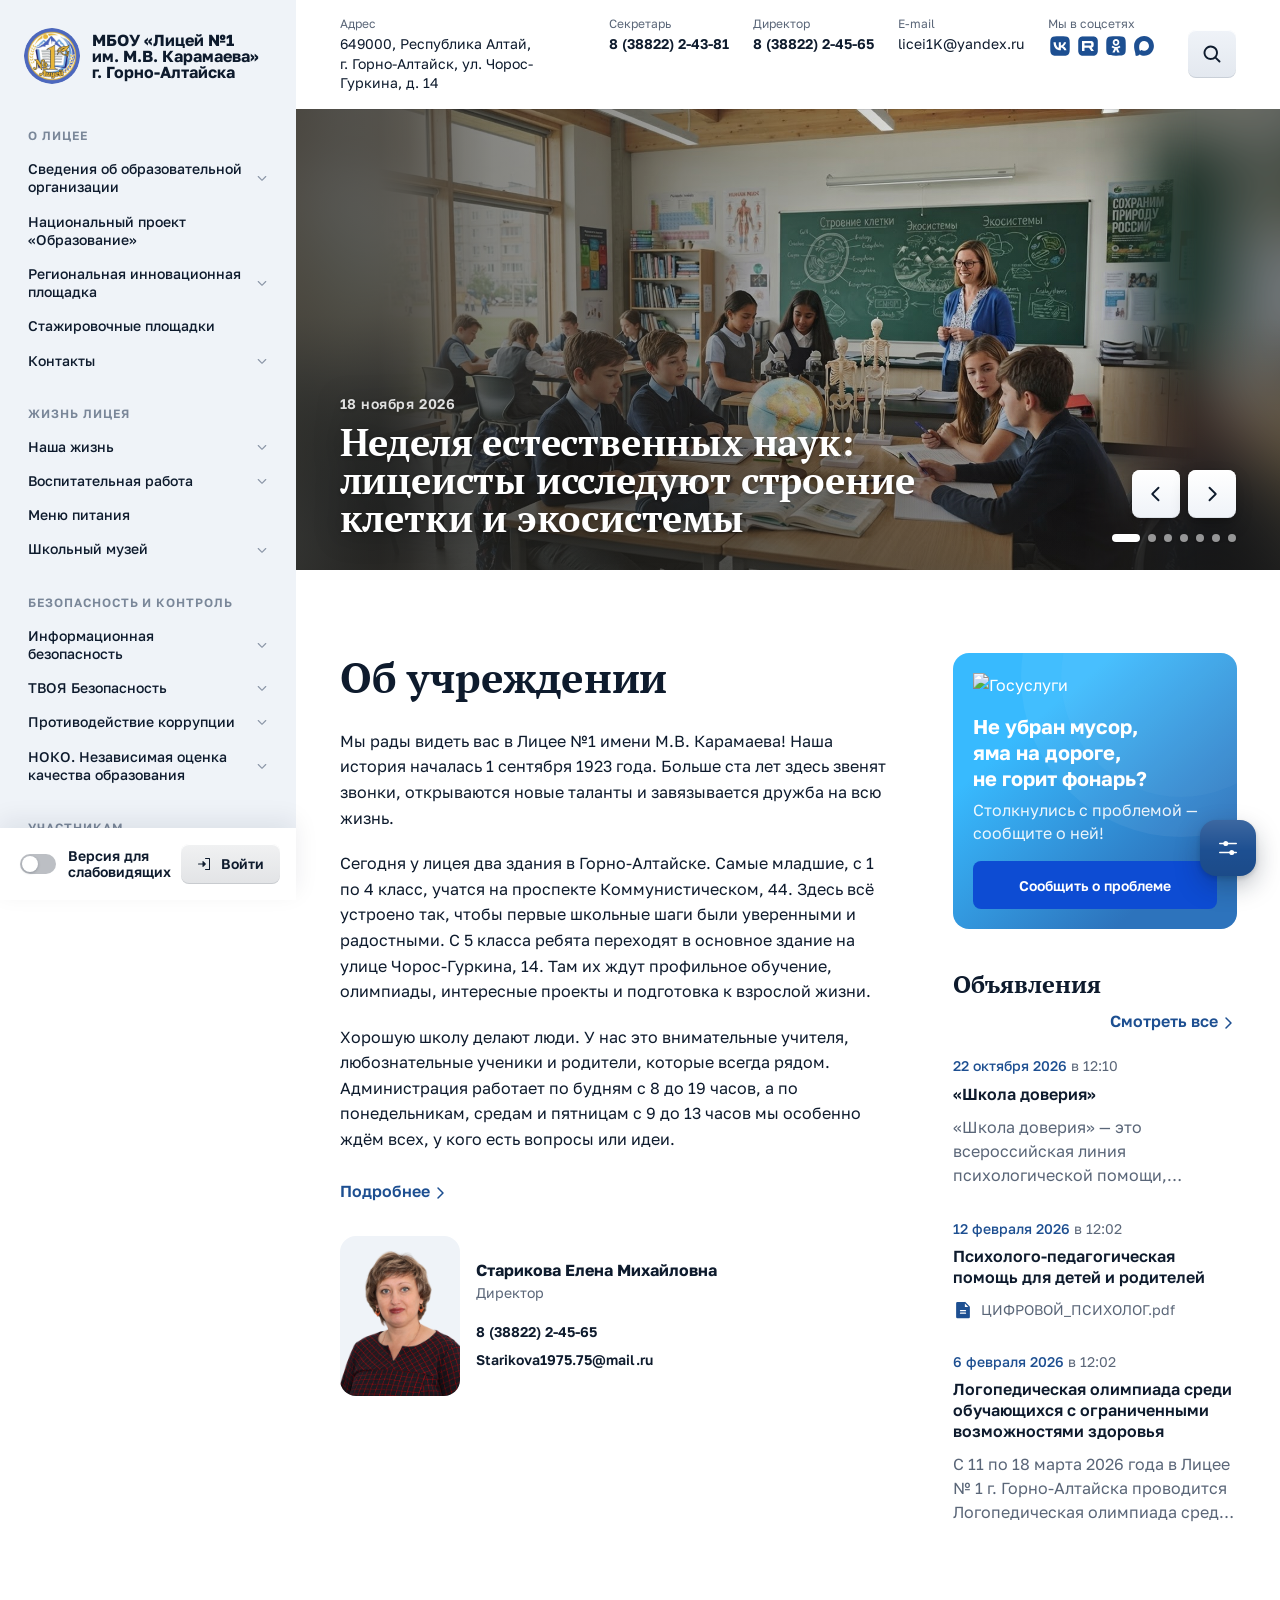
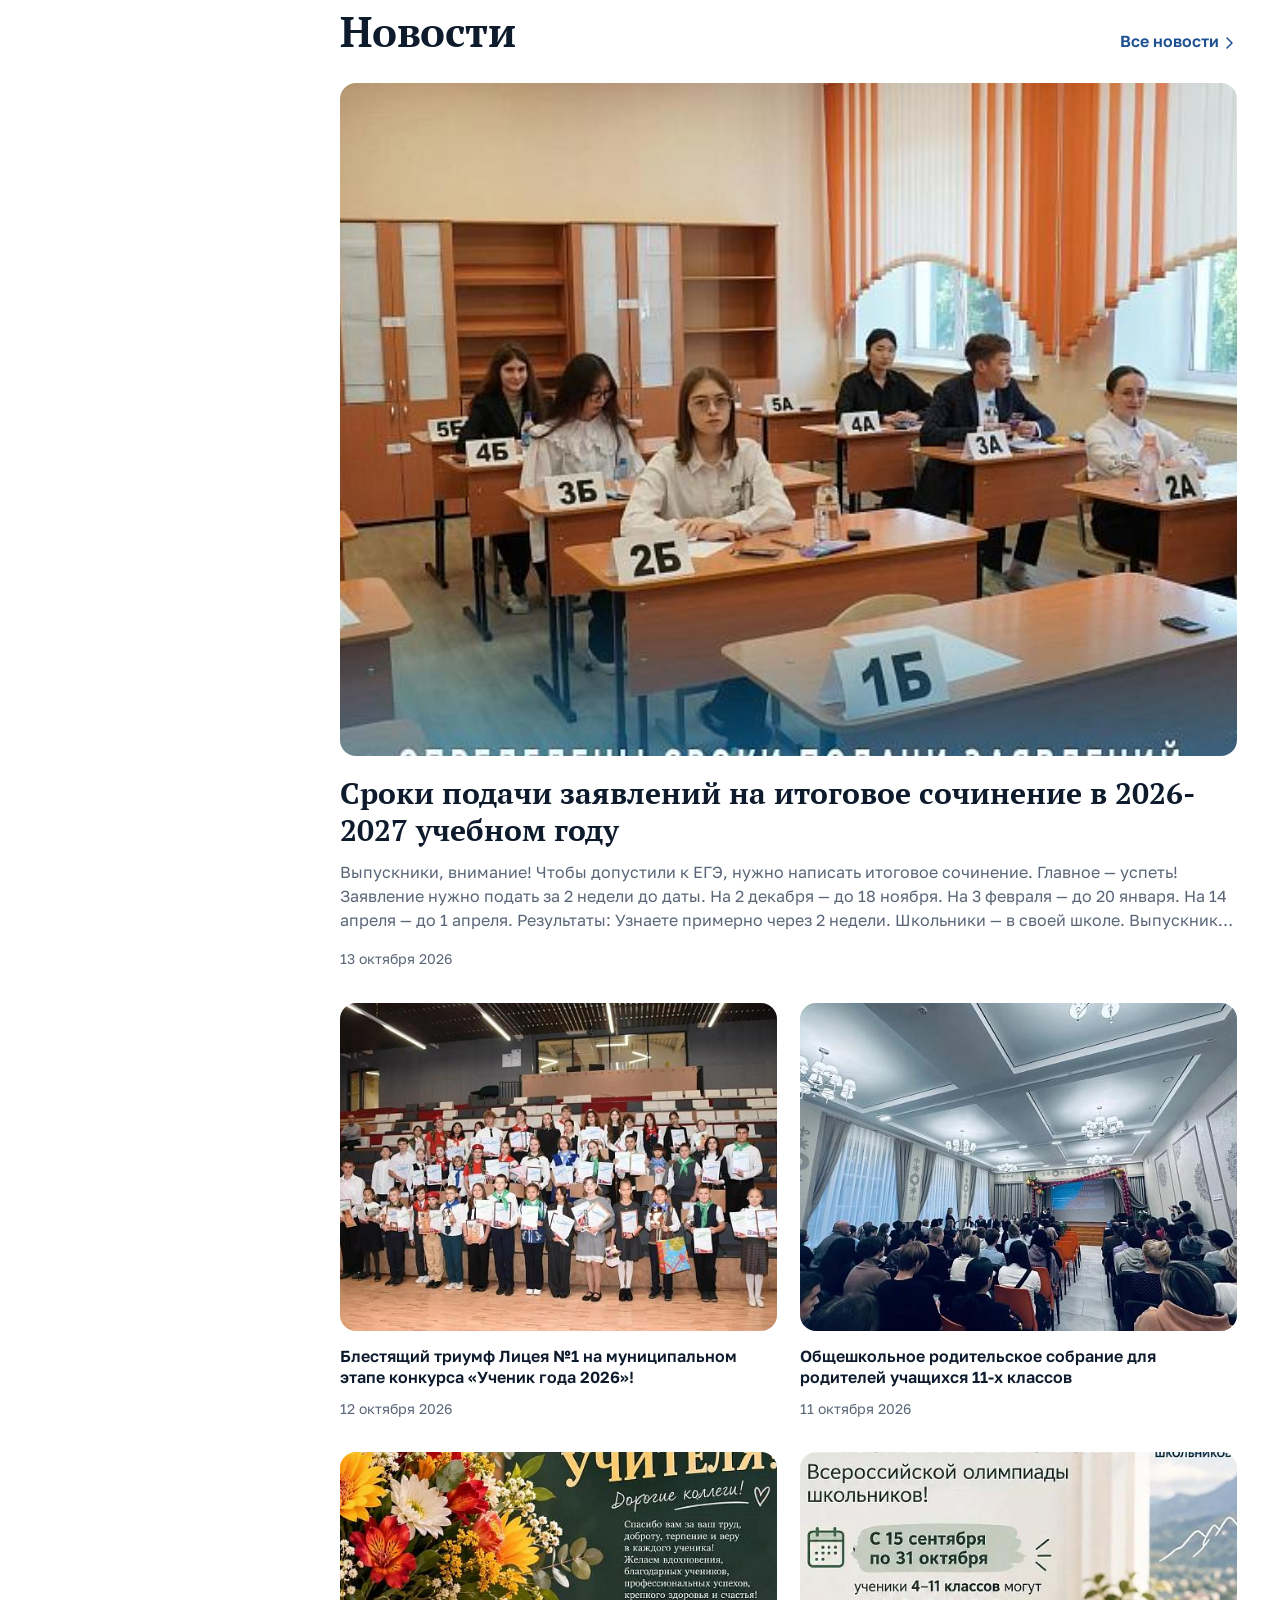
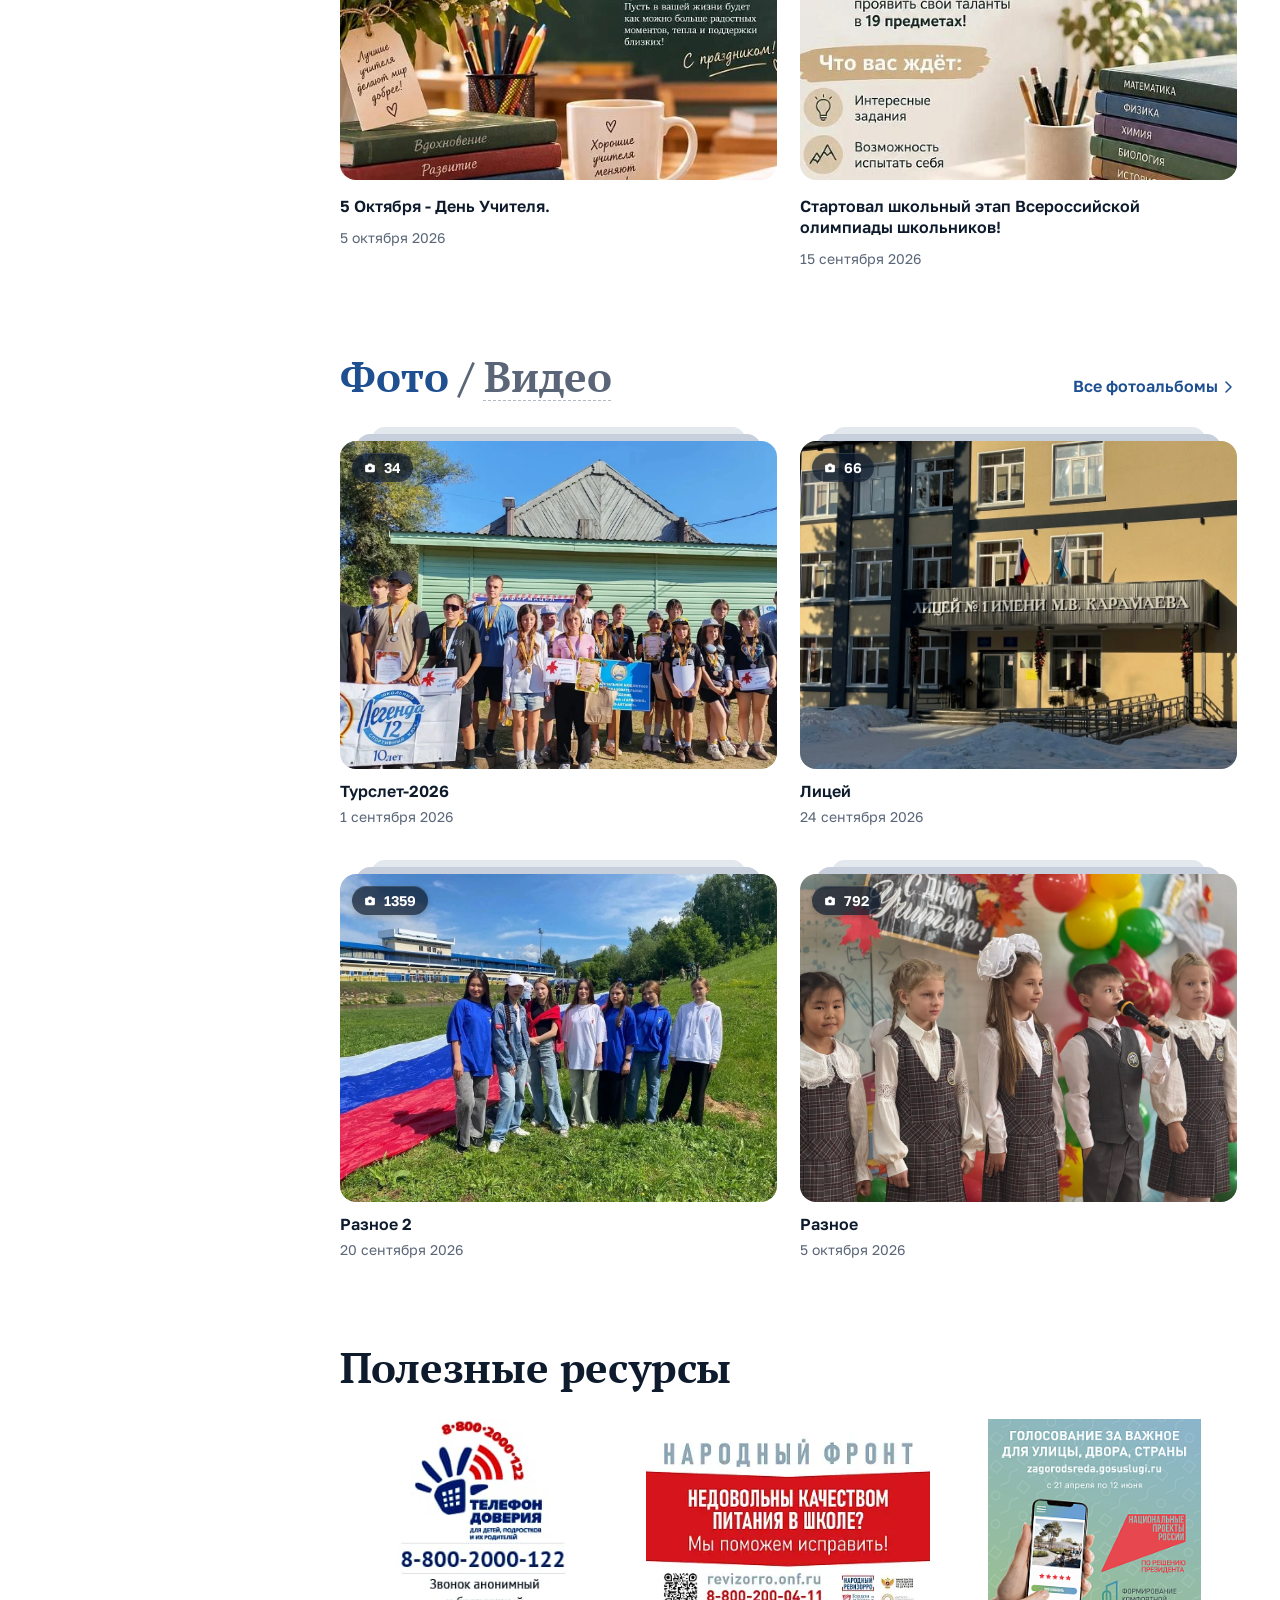
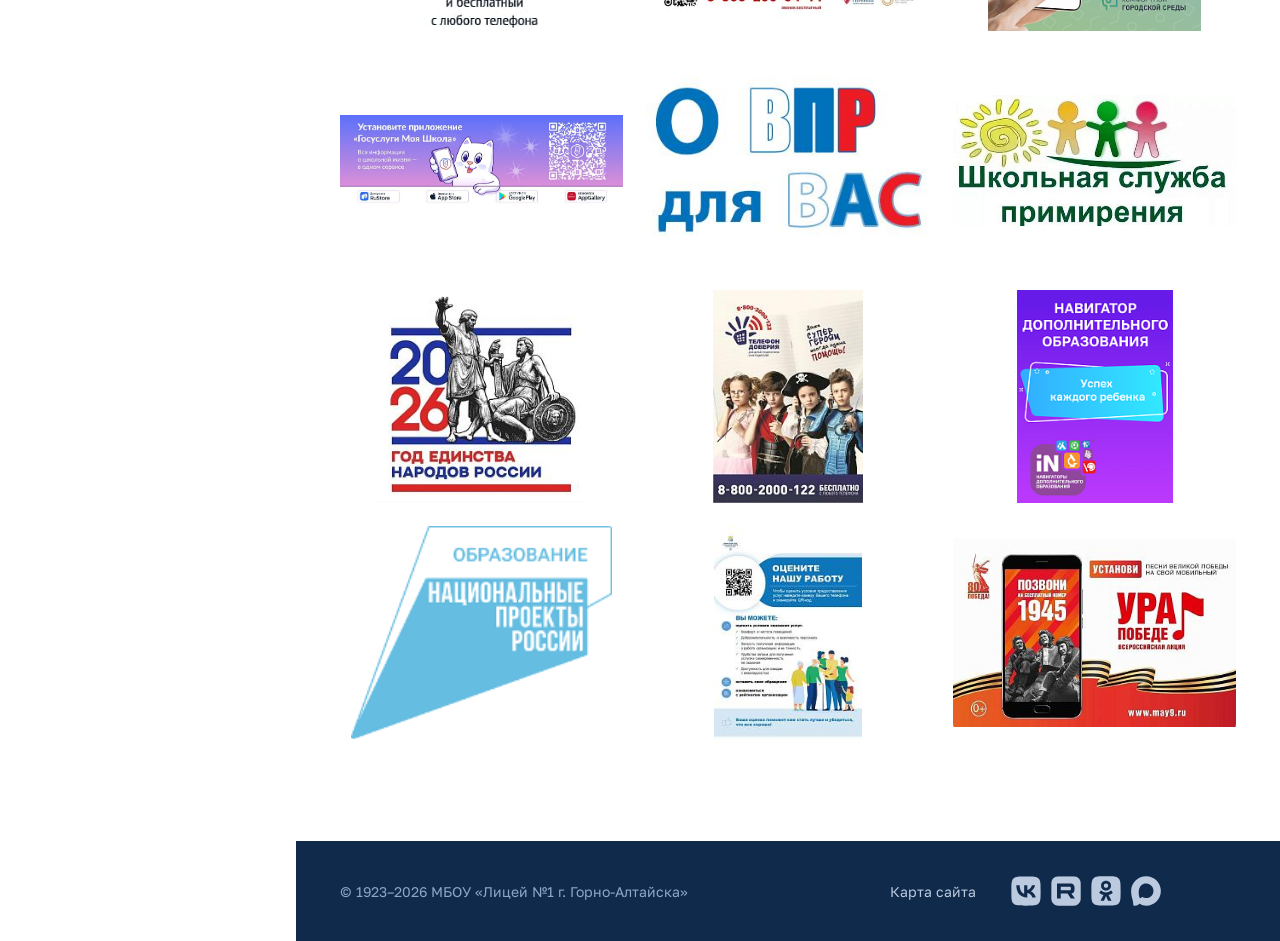
==== commit 20d534bd: "v5: разделы фотогалереи, видео и объявлений; анимация подписей слайда Co-Authored-By: Claude Opus 5." ====
--- a/index.html
+++ b/index.html
@@ -10,6 +10,7 @@
   <link href="https://fonts.googleapis.com/css2?family=Golos+Text:wght@400;500;600;700&family=PT+Serif:wght@400;700&display=swap" rel="stylesheet">
   <link rel="stylesheet" href="tokens.css">
   <link rel="stylesheet" href="site.css">
+  <link rel="stylesheet" href="https://cdn.jsdelivr.net/npm/@fancyapps/ui@6.1.15/dist/fancybox/fancybox.css"><!-- плеер видео Fancybox -->
   <link rel="stylesheet" href="demo-look.css"><!-- только для демо -->
   <script src="demo-look.js"></script><!-- только для демо; первым — сохранённые цвета применяются до отрисовки -->
   <script src="a11y.js"></script><!-- версия для слабовидящих: сохранённые настройки — до отрисовки -->
@@ -124,46 +125,10 @@
           <section class="ann" id="ann" aria-labelledby="ann-title">
           <div class="section-head ann-head">
             <h2 id="ann-title">Объявления</h2>
-            <a class="more" href="#">Смотреть все <i class="i i-right" aria-hidden="true"></i></a>
+            <a class="more" href="announcements.html">Смотреть все <i class="i i-right" aria-hidden="true"></i></a>
           </div>
             <!-- последние объявления (показываются три, лишние скрывает CSS), самое свежее — крупнее; карточка — ссылка целиком; текста может не быть (только файл); пометка — если есть вложения -->
-            <ul class="ann-list">
-              <li class="ann-main">
-                <a class="ann-card" href="#">
-                  <time class="ann-date" datetime="2026-10-22T12:10">22 октября 2026 <span class="t">в 12:10</span></time>
-                  <h3 class="ann-title">«Школа доверия»</h3>
-                  <p class="ann-text">«Школа доверия» — это всероссийская линия психологической помощи, которую запустило Минпросвещения России 11 сентября 2026 года. Её цель — дать школьникам, их родителям и педагогам единый бесплатный канал, чтобы получить поддержку в сложных ситуациях, которые возникают в образовательной среде.</p>
-                </a>
-              </li>
-              <li>
-                <a class="ann-card" href="#">
-                  <time class="ann-date" datetime="2026-02-12T12:02">12 февраля 2026 <span class="t">в 12:02</span></time>
-                  <h3 class="ann-title">Психолого-педагогическая помощь для детей и родителей</h3>
-                  <span class="ann-file"><i class="i i-file" aria-hidden="true"></i>ЦИФРОВОЙ_<wbr>ПСИХОЛОГ.pdf</span>
-                </a>
-              </li>
-              <li>
-                <a class="ann-card" href="#">
-                  <time class="ann-date" datetime="2026-02-06T12:02">6 февраля 2026 <span class="t">в 12:02</span></time>
-                  <h3 class="ann-title">Логопедическая олимпиада среди обучающихся с ограниченными возможностями здоровья</h3>
-                  <p class="ann-text">С 11 по 18 марта 2026 года в Лицее № 1 г. Горно-Алтайска проводится Логопедическая олимпиада среди обучающихся с ограниченными возможностями здоровья в целях развития интеллектуального и творческого потенциала личности учащегося, повышения уровня мотивации к познавательной деятельности.</p>
-                </a>
-              </li>
-              <li>
-                <a class="ann-card" href="#">
-                  <time class="ann-date" datetime="2026-01-28T09:30">28 января 2026 <span class="t">в 09:30</span></time>
-                  <h3 class="ann-title">Запись в первый класс на 2026–2027 учебный год</h3>
-                  <p class="ann-text">Приём заявлений о зачислении в первый класс начинается 1 апреля 2026 года. Подать заявление можно через портал Госуслуг или лично в приёмной лицея с понедельника по пятницу с 9:00 до 17:00.</p>
-                </a>
-              </li>
-              <li>
-                <a class="ann-card" href="#">
-                  <time class="ann-date" datetime="2026-01-15T14:00">15 января 2026 <span class="t">в 14:00</span></time>
-                  <h3 class="ann-title">График консультаций по подготовке к ГИА</h3>
-                  <span class="ann-file"><i class="i i-file" aria-hidden="true"></i>График_<wbr>консультаций_<wbr>ГИА.pdf</span>
-                </a>
-              </li>
-            </ul>
+            <ul class="ann-list" id="ann-list"><!-- строится из ANNOUNCEMENTS (ann-data.js) шаблоном annCard(), page-home.js --></ul>
           </section>
         </div>
 
@@ -182,29 +147,13 @@
       <!-- ================= ФОТО И ВИДЕО ================= -->
       <section class="section" aria-labelledby="media-title">
         <div class="section-head">
-          <h2 id="media-title" class="title-tabs"><span role="tablist" aria-label="Фото и видео"><button role="tab" id="tab-photo" aria-controls="panel-photo" aria-selected="true" data-more="Все фотоальбомы">Фото</button><span class="sep" aria-hidden="true"> / </span><button role="tab" id="tab-video" aria-controls="panel-video" aria-selected="false" data-more="Все видео" tabindex="-1">Видео</button></span></h2>
-          <a class="more" href="#" id="media-more">Все фотоальбомы <i class="i i-right" aria-hidden="true"></i></a>
-        </div>
-
-        <div class="media-grid" id="panel-photo" role="tabpanel" aria-labelledby="tab-photo">
-          <a class="media-card card" href="#"><div class="thumb"><img src="images/photo/album/turslet.jpg" alt="" loading="lazy"><span class="badge"><i class="i i-camera" aria-hidden="true"></i>34</span></div><div class="body"><h3 class="card-title">Турслет-2026</h3><div class="meta">1 сентября 2026</div></div></a>
-          <a class="media-card card" href="#"><div class="thumb"><img src="images/photo/album/licey.jpg" alt="" loading="lazy"><span class="badge"><i class="i i-camera" aria-hidden="true"></i>66</span></div><div class="body"><h3 class="card-title">Лицей</h3><div class="meta">24 сентября 2026</div></div></a>
-          <a class="media-card card" href="#"><div class="thumb"><img src="images/photo/album/meropriyatiya-2.jpg" alt="" loading="lazy"><span class="badge"><i class="i i-camera" aria-hidden="true"></i>1359</span></div><div class="body"><h3 class="card-title">Разное 2</h3><div class="meta">20 сентября 2026</div></div></a>
-          <a class="media-card card" href="#"><div class="thumb"><img src="images/photo/album/meropriyatia.jpg" alt="" loading="lazy"><span class="badge"><i class="i i-camera" aria-hidden="true"></i>792</span></div><div class="body"><h3 class="card-title">Разное</h3><div class="meta">5 октября 2026</div></div></a>
-          <a class="media-card card" href="#"><div class="thumb"><img src="images/photo/album/nou.jpg" alt="" loading="lazy"><span class="badge"><i class="i i-camera" aria-hidden="true"></i>58</span></div><div class="body"><h3 class="card-title">НОУ — 2026</h3><div class="meta">28 сентября 2026</div></div></a>
-          <a class="media-card card" href="#"><div class="thumb"><img src="images/photo/album/otrkritie.jpg" alt="" loading="lazy"><span class="badge"><i class="i i-camera" aria-hidden="true"></i>166</span></div><div class="body"><h3 class="card-title">Открытие лицея</h3><div class="meta">15 июня 2026</div></div></a>
-        </div>
-
-        <div class="media-grid" id="panel-video" role="tabpanel" aria-labelledby="tab-video" hidden>
-          <a class="media-card video card" href="#"><div class="thumb"><img src="images/video/video1.jpeg" alt="" loading="lazy"><span class="play"><i class="i i-play" aria-hidden="true"></i></span><span class="badge duration">3:24</span></div><div class="body"><h3 class="card-title">Добро пожаловать в лицей</h3><div class="meta">2 сентября 2026</div></div></a>
-          <a class="media-card video card" href="#"><div class="thumb"><img src="images/video/video2.jpeg" alt="" loading="lazy"><span class="play"><i class="i i-play" aria-hidden="true"></i></span><span class="badge duration">5:10</span></div><div class="body"><h3 class="card-title">Безопасность в интернете</h3><div class="meta">18 сентября 2026</div></div></a>
-          <a class="media-card video card" href="#"><div class="thumb"><img src="images/video/video3.jpeg" alt="" loading="lazy"><span class="play"><i class="i i-play" aria-hidden="true"></i></span><span class="badge duration">12:47</span></div><div class="body"><h3 class="card-title">Открытый урок</h3><div class="meta">25 сентября 2026</div></div></a>
-          <a class="media-card video card" href="#"><div class="thumb"><img src="images/video/video4.jpeg" alt="" loading="lazy"><span class="play"><i class="i i-play" aria-hidden="true"></i></span><span class="badge duration">4:02</span></div><div class="body"><h3 class="card-title">Наставничество</h3><div class="meta">30 сентября 2026</div></div></a>
-          <a class="media-card video card" href="#"><div class="thumb"><img src="images/video/video5.jpeg" alt="" loading="lazy"><span class="play"><i class="i i-play" aria-hidden="true"></i></span><span class="badge duration">2:58</span></div><div class="body"><h3 class="card-title">Творческая мастерская</h3><div class="meta">3 октября 2026</div></div></a>
-          <a class="media-card video card" href="#"><div class="thumb"><img src="images/video/video6.jpeg" alt="" loading="lazy"><span class="play"><i class="i i-play" aria-hidden="true"></i></span><span class="badge duration">6:31</span></div><div class="body"><h3 class="card-title">Робототехника в «Точке роста»</h3><div class="meta">8 октября 2026</div></div></a>
-          <a class="media-card video card" href="#"><div class="thumb"><img src="images/video/video7.jpeg" alt="" loading="lazy"><span class="play"><i class="i i-play" aria-hidden="true"></i></span><span class="badge duration">3:45</span></div><div class="body"><h3 class="card-title">Турнир школьного спортклуба</h3><div class="meta">14 октября 2026</div></div></a>
-          <a class="media-card video card" href="#"><div class="thumb"><img src="images/video/video8.jpeg" alt="" loading="lazy"><span class="play"><i class="i i-play" aria-hidden="true"></i></span><span class="badge duration">8:20</span></div><div class="body"><h3 class="card-title">Классный час</h3><div class="meta">20 октября 2026</div></div></a>
-        </div>
+          <h2 id="media-title" class="title-tabs"><span role="tablist" aria-label="Фото и видео"><button role="tab" id="tab-photo" aria-controls="panel-photo" aria-selected="true" data-more="Все фотоальбомы" data-href="photos.html">Фото</button><span class="sep" aria-hidden="true"> / </span><button role="tab" id="tab-video" aria-controls="panel-video" aria-selected="false" data-more="Все видео" data-href="videos.html" tabindex="-1">Видео</button></span></h2>
+          <a class="more" href="photos.html" id="media-more">Все фотоальбомы <i class="i i-right" aria-hidden="true"></i></a>
+        </div>
+
+        <div class="media-grid" id="panel-photo" role="tabpanel" aria-labelledby="tab-photo"><!-- строится из ALBUMS (photo-data.js) шаблоном albumCard(), page-home.js --></div>
+
+        <div class="media-grid" id="panel-video" role="tabpanel" aria-labelledby="tab-video" hidden><!-- строится из VIDEOS (video-data.js) шаблоном videoCard(), page-home.js --></div>
       </section>
 
       <!-- ================= ПОЛЕЗНЫЕ РЕСУРСЫ ================= -->
@@ -242,6 +191,11 @@
 
 <script src="news-data.js"></script>
 <script src="news-articles.js"></script>
+<script src="ann-data.js"></script>
+<script src="photo-data.js"></script>
+<script src="video-data.js"></script>
+<script src="https://cdn.jsdelivr.net/npm/@fancyapps/ui@6.1.15/dist/fancybox/fancybox.umd.js"></script>
+<script src="fancybox-setup.js"></script>
 <script src="page-home.js"></script>
 <script src="site.js"></script>
 </body>
--- a/site.css
+++ b/site.css
@@ -237,7 +237,7 @@
 .nav .nav-sub { min-height: 0; overflow: hidden; margin: 0 0 0 var(--space-12); transition: margin-top .25s ease, margin-bottom .25s ease; }
 .nav-item.is-open > .nav-sub-wrap > .nav-sub { margin-top: var(--space-8); margin-bottom: var(--space-12); }
 .nav-sub a { display: block; padding: var(--space-8) var(--space-12); font-size: var(--fs-14); line-height: 1.3; color: var(--side-text-secondary); border-radius: var(--radius-md); }
-@media (max-width: 767px) { .nav-row > a, .nav-row > button, .nav-sub a, .nav-sub .nav-row > button { font-size: var(--fs-16); } }   /* телефон: пункты меню — 16px */
+@media (max-width: 767px) { .nav-row > a, .nav-row > button, .nav-sub a, .nav .nav-sub .nav-row > button { font-size: var(--fs-16); } }   /* .nav впереди — правило подпунктов-разделов ниже по файлу иначе перебивает */   /* телефон: пункты меню — 16px */
 .nav-sub a:hover { color: var(--side-accent); background: var(--side-hover); text-decoration: none; }
 .nav-sub a[aria-current="page"] { color: var(--side-accent); font-weight: 600; background: var(--side-hover); }   /* текущая страница (путь — в data-nav у <body>) */
 /* третий уровень: подраздел внутри раскрытого раздела */
@@ -548,6 +548,11 @@
   padding-bottom: .1em;    /* при LH 1 хвосты у, р, д выходят за строку на ~.1em — без запаса их срезает обрезка до 3 строк */
 }
 .slide:hover .slide-title { text-decoration: underline; text-decoration-thickness: 1px; text-decoration-color: rgb(255 255 255 / .25); text-underline-offset: 6px; }
+/* смена слайда (как в v2–v4): у уходящего дата и заголовок быстро гаснут, у нового — проявляются, поднимаясь снизу:
+   сначала дата (она выше), следом заголовок */
+.slide-title, .slide-date { opacity: 0; transform: translateY(var(--space-12)); transition: opacity .15s ease, transform 0s .15s; }
+.slide.is-active .slide-date { opacity: .85; transform: none; transition: opacity .3s ease-out .12s, transform .3s ease-out .12s; }
+.slide.is-active .slide-title { opacity: 1; transform: none; transition: opacity .3s ease-out .18s, transform .3s ease-out .18s; }
 /* ПК: стрелки (белые кнопки 48px) — справа внизу, точки — под стрелками, по правому краю */
 .slider-arrow { position: absolute; bottom: 52px; z-index: 3; }
 .slider-arrow.next { right: var(--page-x); }
@@ -1207,7 +1212,7 @@
   -webkit-mask-image: none; mask-image: none;
 }
 html[data-a11y] .slide-caption { position: static; filter: none; color: var(--text-primary); align-self: center; }   /* дата и заголовок — по центру миниатюры; текст выше неё задаёт высоту строки и начинается вровень с ней */
-html[data-a11y] .slide-date { opacity: 1; }
+html[data-a11y] :is(.slide-date, .slide-title) { opacity: 1; transform: none; }   /* слайды — списком: подписи видны у всех, без анимации смены */
 html[data-a11y] .slide-title { display: block; -webkit-line-clamp: none; overflow: visible; margin-top: var(--space-4); font: var(--type-h3); }   /* как заголовок карточки, а не «афиша» */
 html[data-a11y] :is(.slider-arrow, .slider-dots) { display: none; }
 @container content (max-width: 559px) {
@@ -1248,3 +1253,32 @@
 .sitemap ul ul a { font-size: var(--fs-14); color: var(--text-secondary); }
 .sitemap a { color: var(--text-primary); }
 .sitemap a:hover { color: var(--text-brand); }
+
+/* ================= 24. Фотогалерея, альбом и видео ================= */
+/* списки альбомов и видео: та же сетка и карточки, что в блоке «Фото / Видео» на главной, но показаны все карточки страницы, и на телефоне — сетка, а не лента */
+.media-list .media-grid > * { display: flex; }
+@container content (max-width: 559px) {
+  .media-list .media-grid { display: grid; overflow: visible; margin: 0; padding: 0; gap: var(--space-grid-y) var(--space-grid-x); }
+  .media-list .media-grid > * { flex: none; }
+}
+/* видео на телефоне — по одному в ряд */
+@container content (max-width: 559px) { .media-list--video .media-grid { grid-template-columns: minmax(0, 1fr); } }
+/* альбом: фото в своих пропорциях колонками (как на unsplash.com). Число колонок — --cols: его читает page-album.js и раскладывает фото */
+.photo-masonry { --cols: 2; display: flex; align-items: flex-start; gap: var(--space-grid-x); }
+@container content (min-width: 900px) { .photo-masonry { --cols: 3; } }
+@container content (min-width: 1400px) { .photo-masonry { --cols: 4; } }
+.photo-col { flex: 1 1 0; min-width: 0; display: grid; gap: var(--space-grid-x); }
+.photo-item { display: block; overflow: hidden; border-radius: var(--radius-lg); background: var(--fill-medium); }
+.photo-item img { display: block; width: 100%; height: auto; transition: transform .4s; }
+.photo-item:hover img { transform: scale(1.03); }
+/* телефон: фото мелкие — промежутки между ними 8px */
+@container content (max-width: 559px) { .photo-masonry, .photo-col { gap: var(--space-8); } }
+
+/* ================= 25. Объявления: лента ================= */
+/* одна колонка шириной как текст статьи; объявления сгруппированы по месяцам: название месяца — над объявлениями, без линий.
+   Карточки — те же .ann-card, что на главной, промежутки между ними — как на главной (32px); между месяцами — заметно больше */
+.ann-feed { max-width: 720px; display: grid; gap: clamp(var(--space-56), 4.4vw, var(--space-96)); }
+.ann-month { margin: 0 0 var(--space-24); font: var(--type-h4); color: var(--text-secondary); }
+.ann-feed .ann-list > li { display: block; }   /* на главной видно только 3 — здесь все */
+/* страница объявления: заголовок «Файлы» — небольшой, как «Объявления» на главной */
+.ann-files h2 { font: var(--type-h4); letter-spacing: normal; }
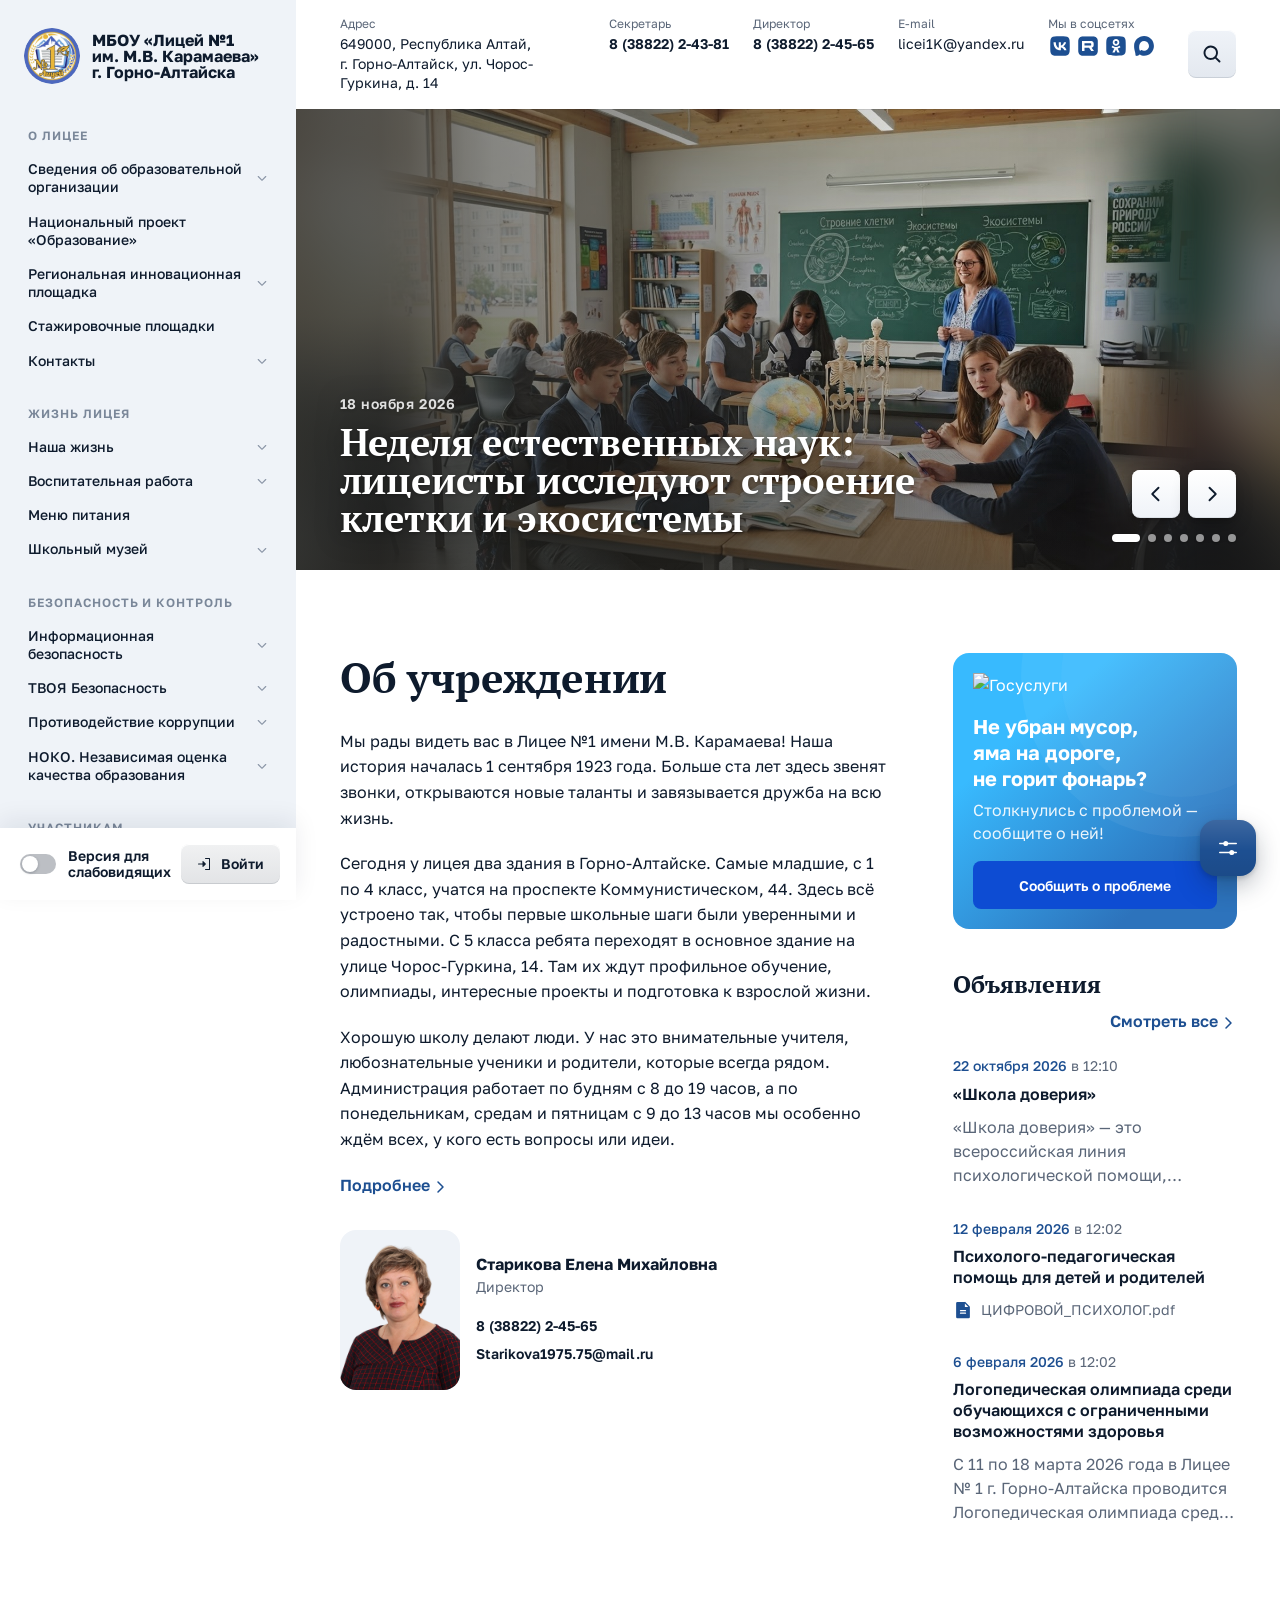
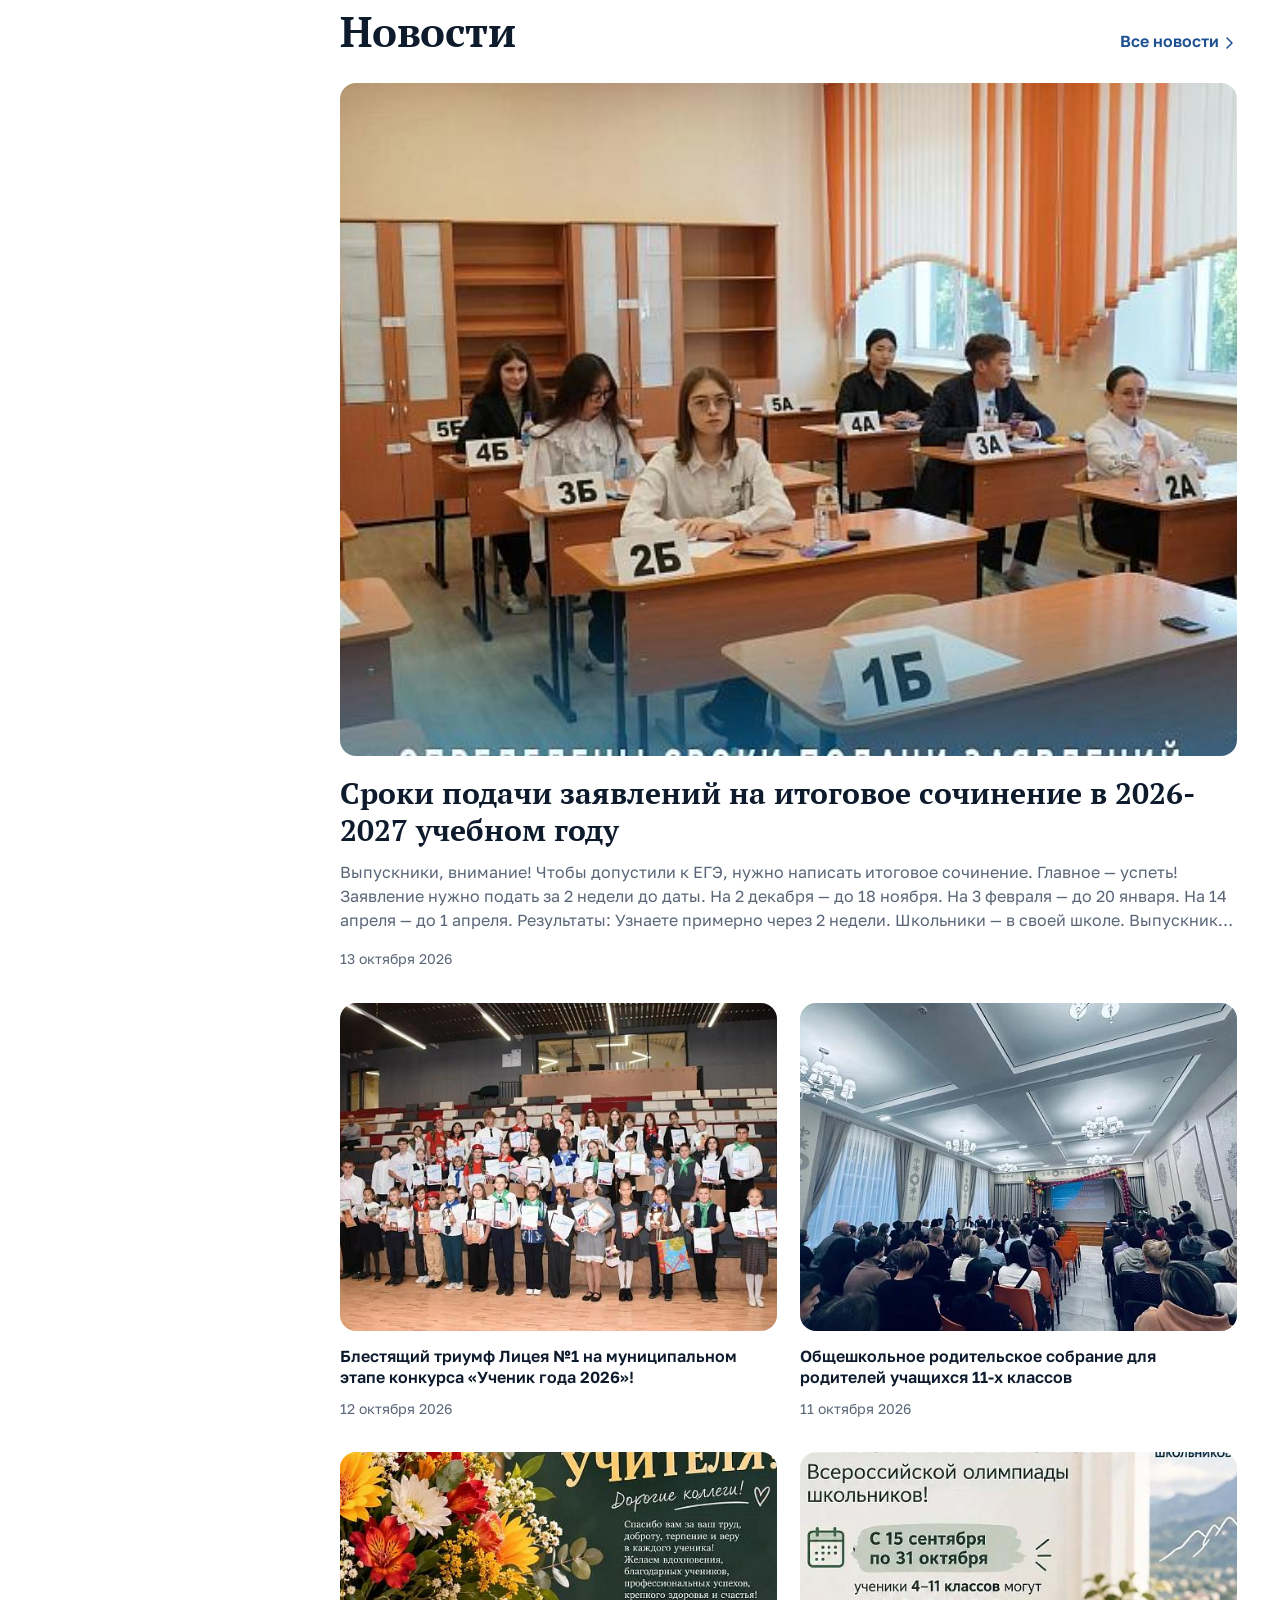
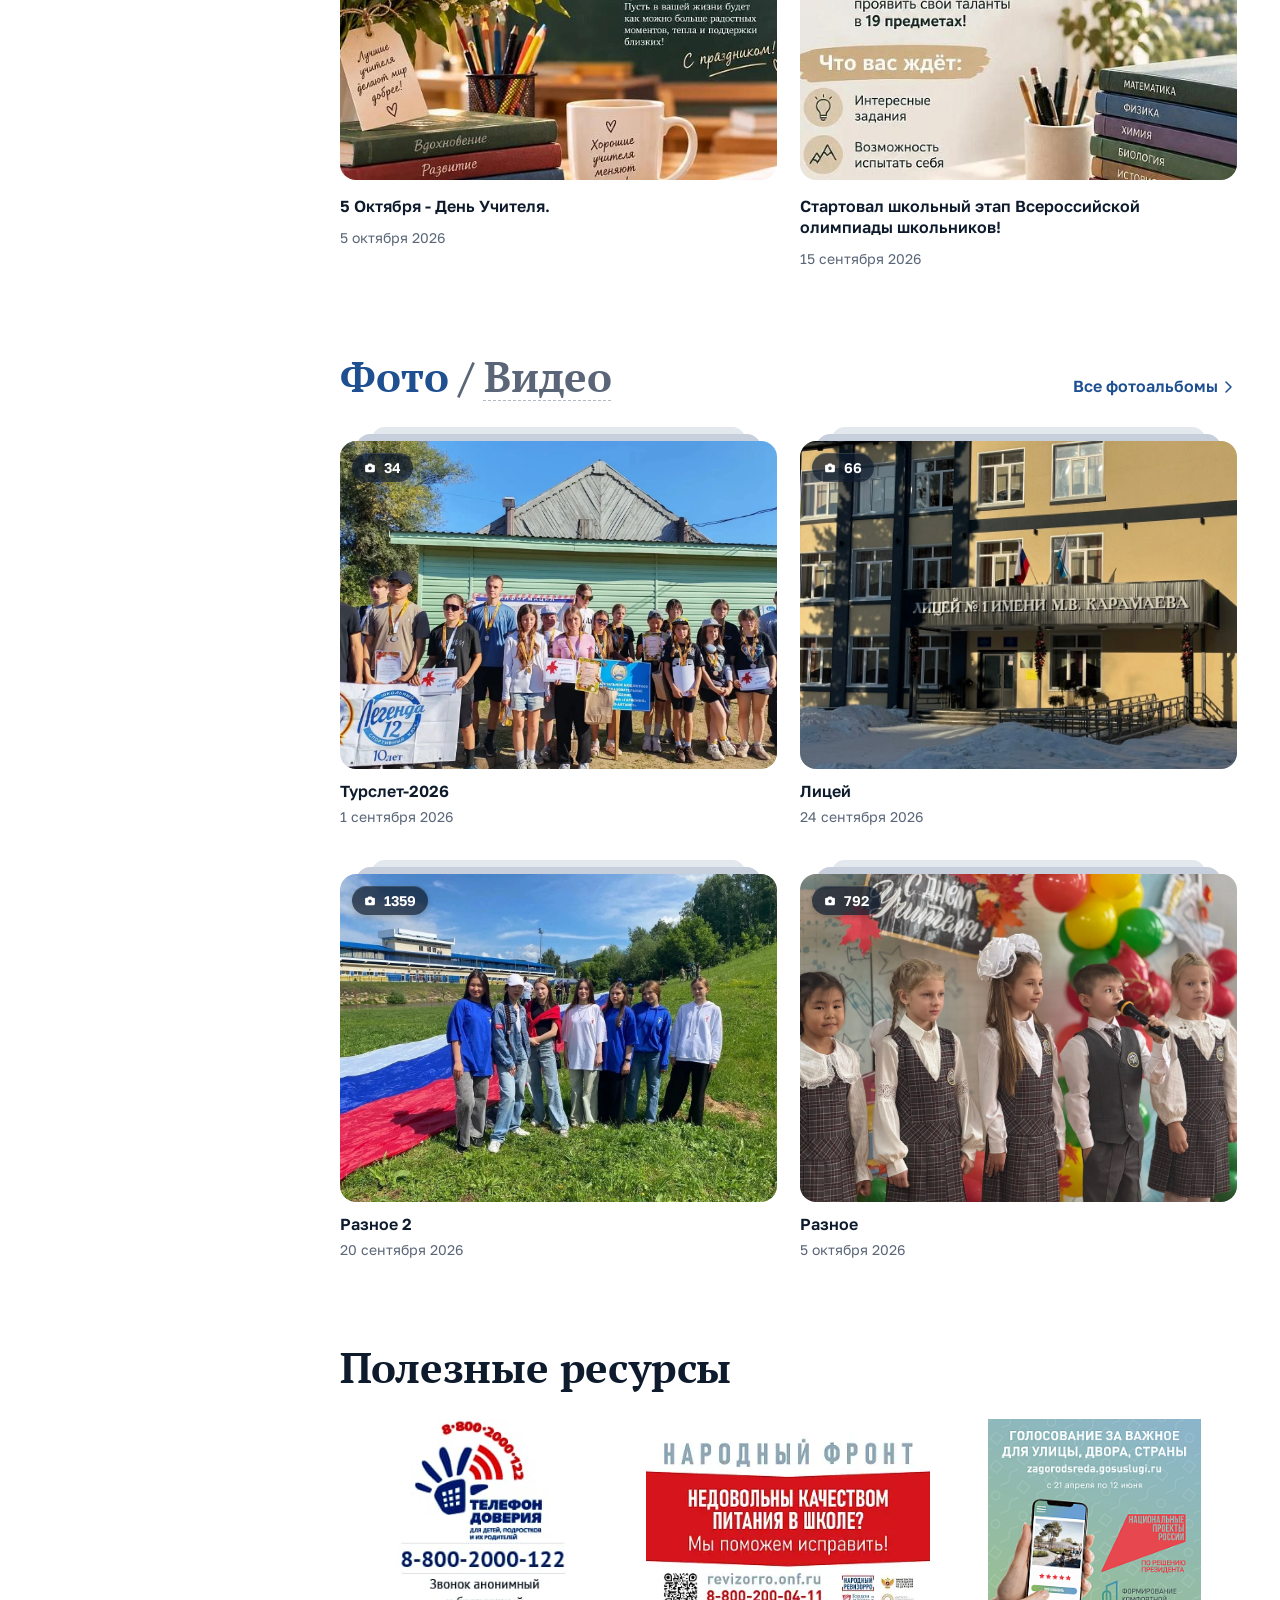
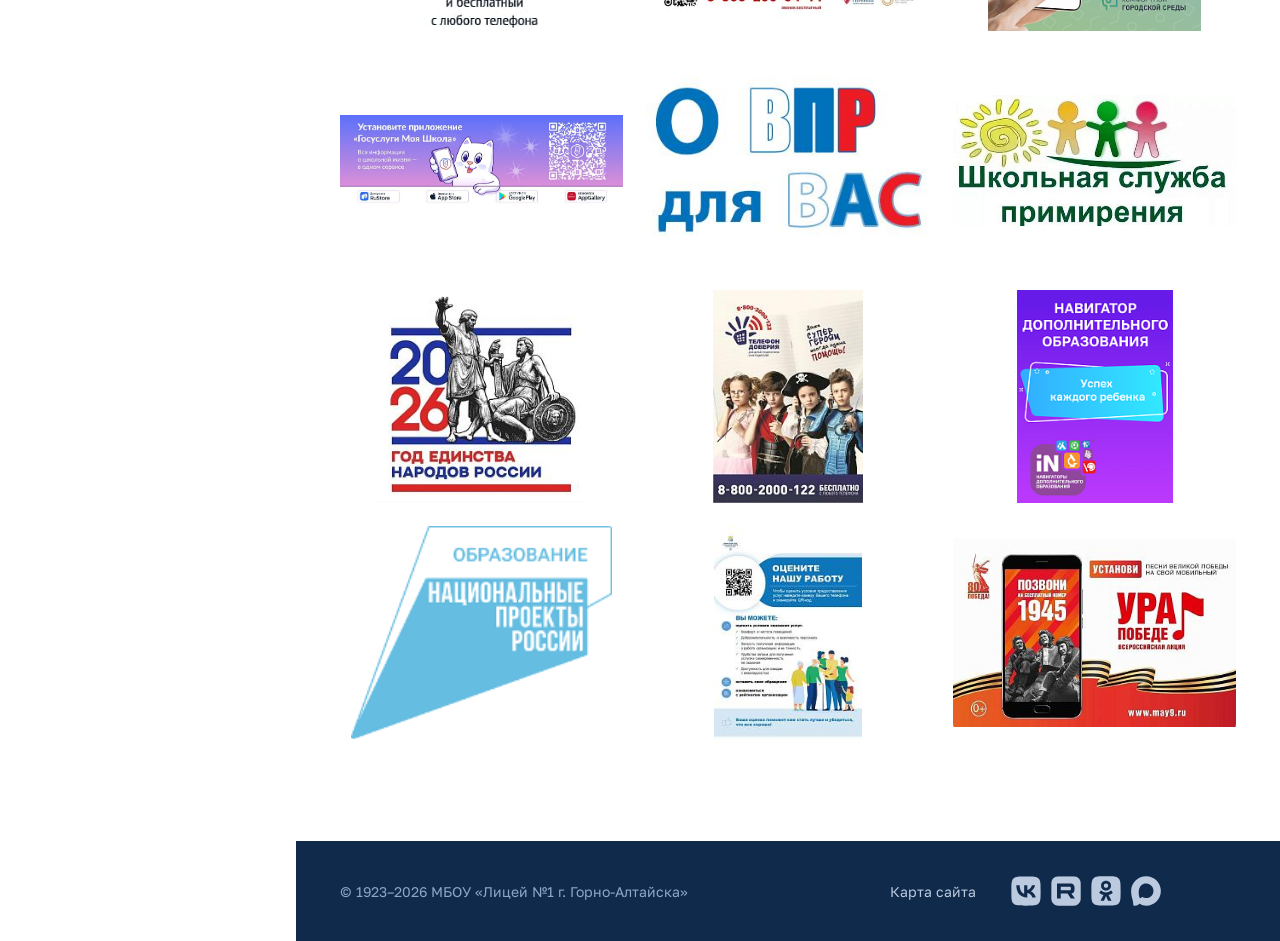
==== commit 7c873d5f: "v5: «Об учреждении» на телефоне свёрнут до 10 строк, кнопка «Развернуть / Свернуть» Co-Authored-By: " ====
--- a/index.html
+++ b/index.html
@@ -77,10 +77,15 @@
             <div class="about-body">   <!-- текст и директор: рядом, если тексту хватает ширины, иначе директор под текстом -->
               <!-- Текст об учреждении: только абзацы одного стиля (без колонок, фото, видео и кнопок), под ними ссылка «Подробнее». Факты: licei1.obr04.ru/sveden/common/ -->
               <div class="about-text">
+                <div class="about-clamp" id="about-clamp">   <!-- телефон: видно 10 строк, остальное — по «Развернуть» -->
                 <p>Мы рады видеть вас в Лицее №1 имени М.В.&nbsp;Карамаева! Наша история началась 1&nbsp;сентября 1923&nbsp;года. Больше ста лет здесь звенят звонки, открываются новые таланты и завязывается дружба на всю жизнь.</p>
                 <p>Сегодня у лицея два здания в Горно-Алтайске. Самые младшие, с&nbsp;1 по&nbsp;4 класс, учатся на проспекте Коммунистическом, 44. Здесь всё устроено так, чтобы первые школьные шаги были уверенными и радостными. С&nbsp;5 класса ребята переходят в основное здание на улице Чорос-Гуркина, 14. Там их ждут профильное обучение, олимпиады, интересные проекты и подготовка к взрослой жизни.</p>
                 <p>Хорошую школу делают люди. У нас это внимательные учителя, любознательные ученики и родители, которые всегда рядом. Администрация работает по будням с&nbsp;8 до&nbsp;19 часов, а по понедельникам, средам и пятницам с&nbsp;9 до&nbsp;13 часов мы особенно ждём всех, у кого есть вопросы или идеи.</p>
-                <a class="more" href="#">Подробнее <i class="i i-right" aria-hidden="true"></i></a>
+                </div>
+                <div class="about-links">
+                  <button class="more about-toggle" type="button" aria-expanded="false" aria-controls="about-clamp" hidden><span>Развернуть</span><i class="i i-down" aria-hidden="true"></i></button>
+                  <a class="more" href="#">Подробнее <i class="i i-right" aria-hidden="true"></i></a>
+                </div>
               </div>
 
               <!-- Фото и имя ведут на страницу директора; контакты — отдельные ссылки (вложенные ссылки недопустимы) -->
--- a/site.css
+++ b/site.css
@@ -910,7 +910,23 @@
 /* В тексте — только абзацы одного стиля (без фото, видео, ссылок и кнопок), под ними «Подробнее» */
 .about-text { padding: 0; max-width: 980px; }
 .about-text p { margin: 0 0 var(--space-20); font: var(--type-prose); font-size: clamp(var(--fs-16), 12px + .3125vw, var(--fs-20)); }   /* резиновый: 16px до экрана 1280px, растёт до 20px на 2560px */
-.about-text .more { margin-top: var(--space-8); }
+.about-links { margin-top: var(--space-8); }
+/* телефон: текст свёрнут до 10 строк (низ растворяется), под ним «Развернуть / Свернуть» рядом с «Подробнее».
+   Кнопку показывает site.js, только если текст длиннее 10 строк; на больших экранах её нет */
+.about-clamp { font: var(--type-prose); }   /* тот же межстрочный, что у абзацев: 10lh — ровно 10 их строк */
+.about-toggle { margin-right: var(--space-24); padding: 0; border: 0; background: none; font-family: inherit; cursor: pointer; }
+.about-toggle[aria-expanded="true"] .i { transform: rotate(180deg); }
+.about-toggle:hover .i { transform: translateY(2px); }
+.about-toggle[aria-expanded="true"]:hover .i { transform: rotate(180deg) translateY(2px); }
+.about-toggle[hidden] { display: none; }   /* у .more свой display — без этого атрибут hidden не сработал бы */
+@media (min-width: 768px) { .about-toggle { display: none; } }   /* на планшете и ПК текст целиком — кнопки нет */
+@media (max-width: 767px) {
+  .about-toggle { padding-block: var(--space-12); }
+  .about-clamp.is-clamped:not(.is-open) {
+    max-height: 10lh; overflow: hidden;
+    -webkit-mask-image: linear-gradient(180deg, #000 55%, transparent); mask-image: linear-gradient(180deg, #000 55%, transparent);
+  }
+}
 
 
 /* ================= 17. Фото и видео ================= */
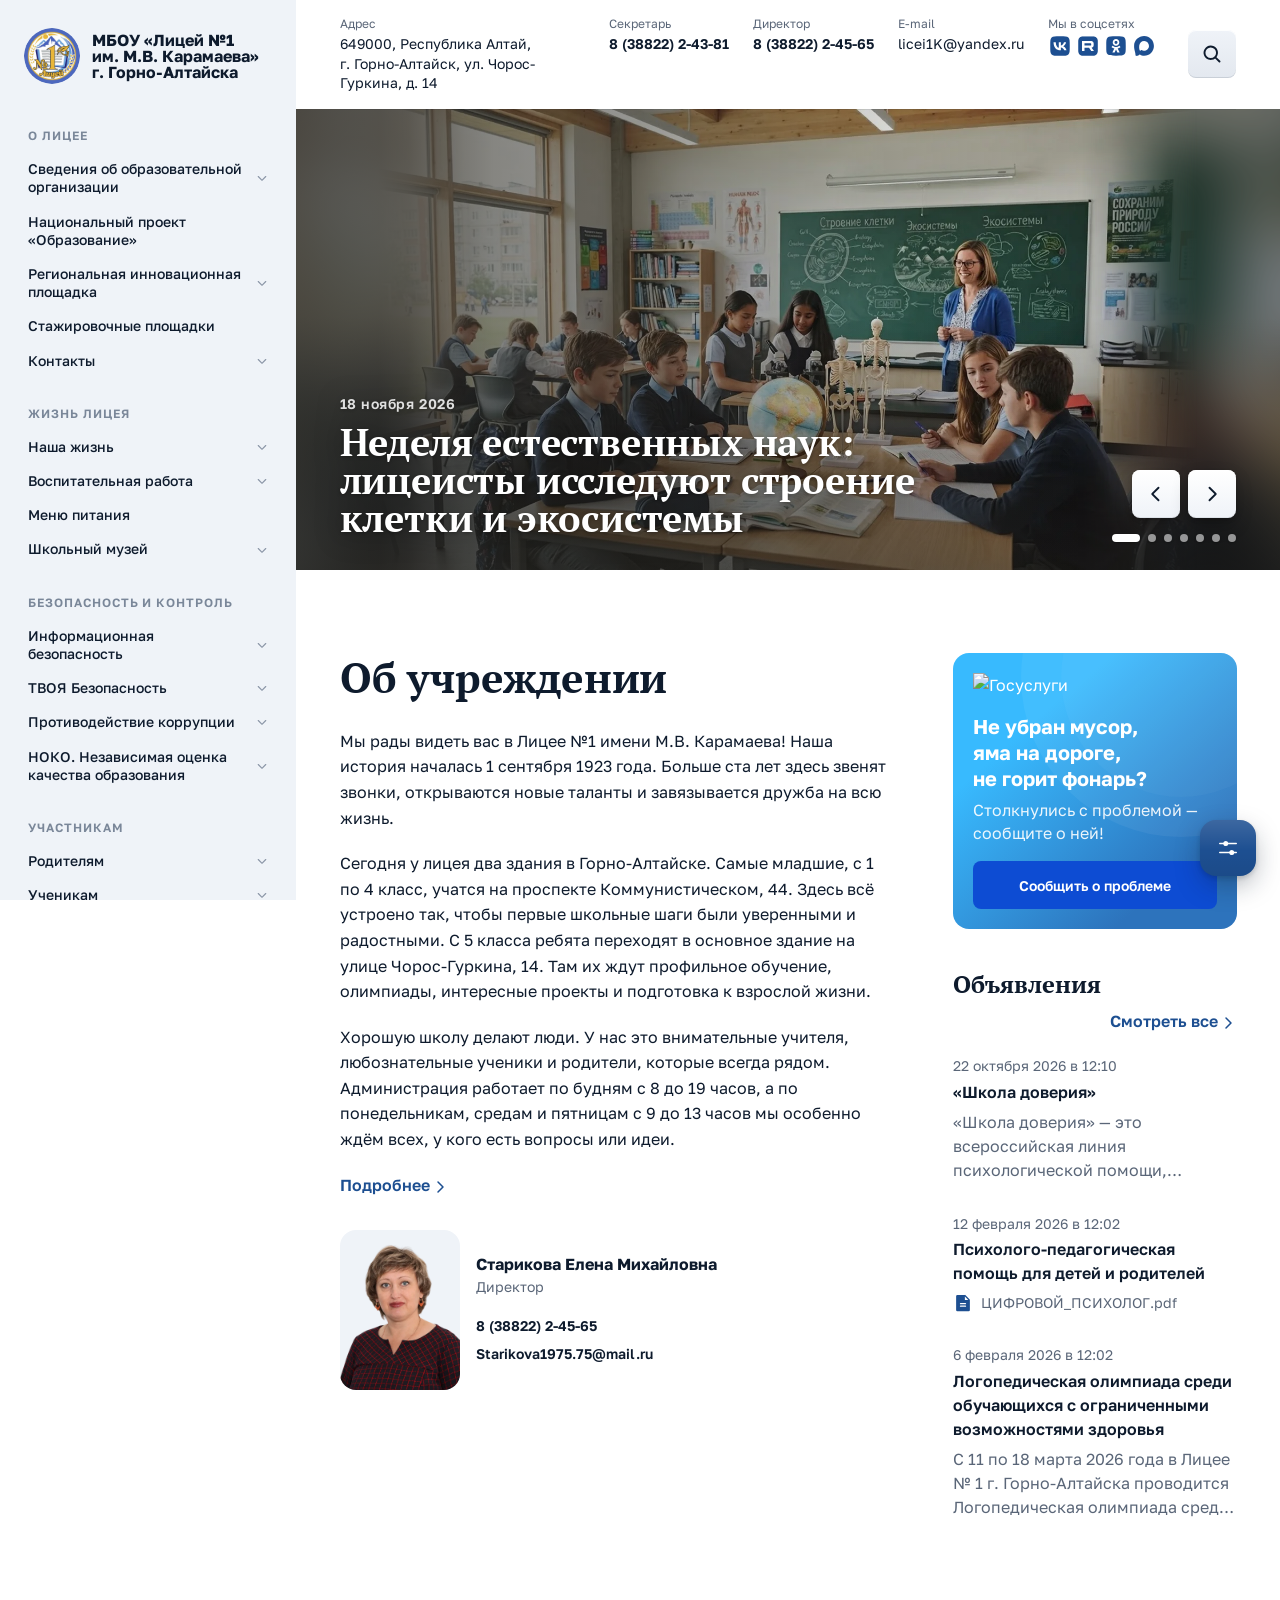
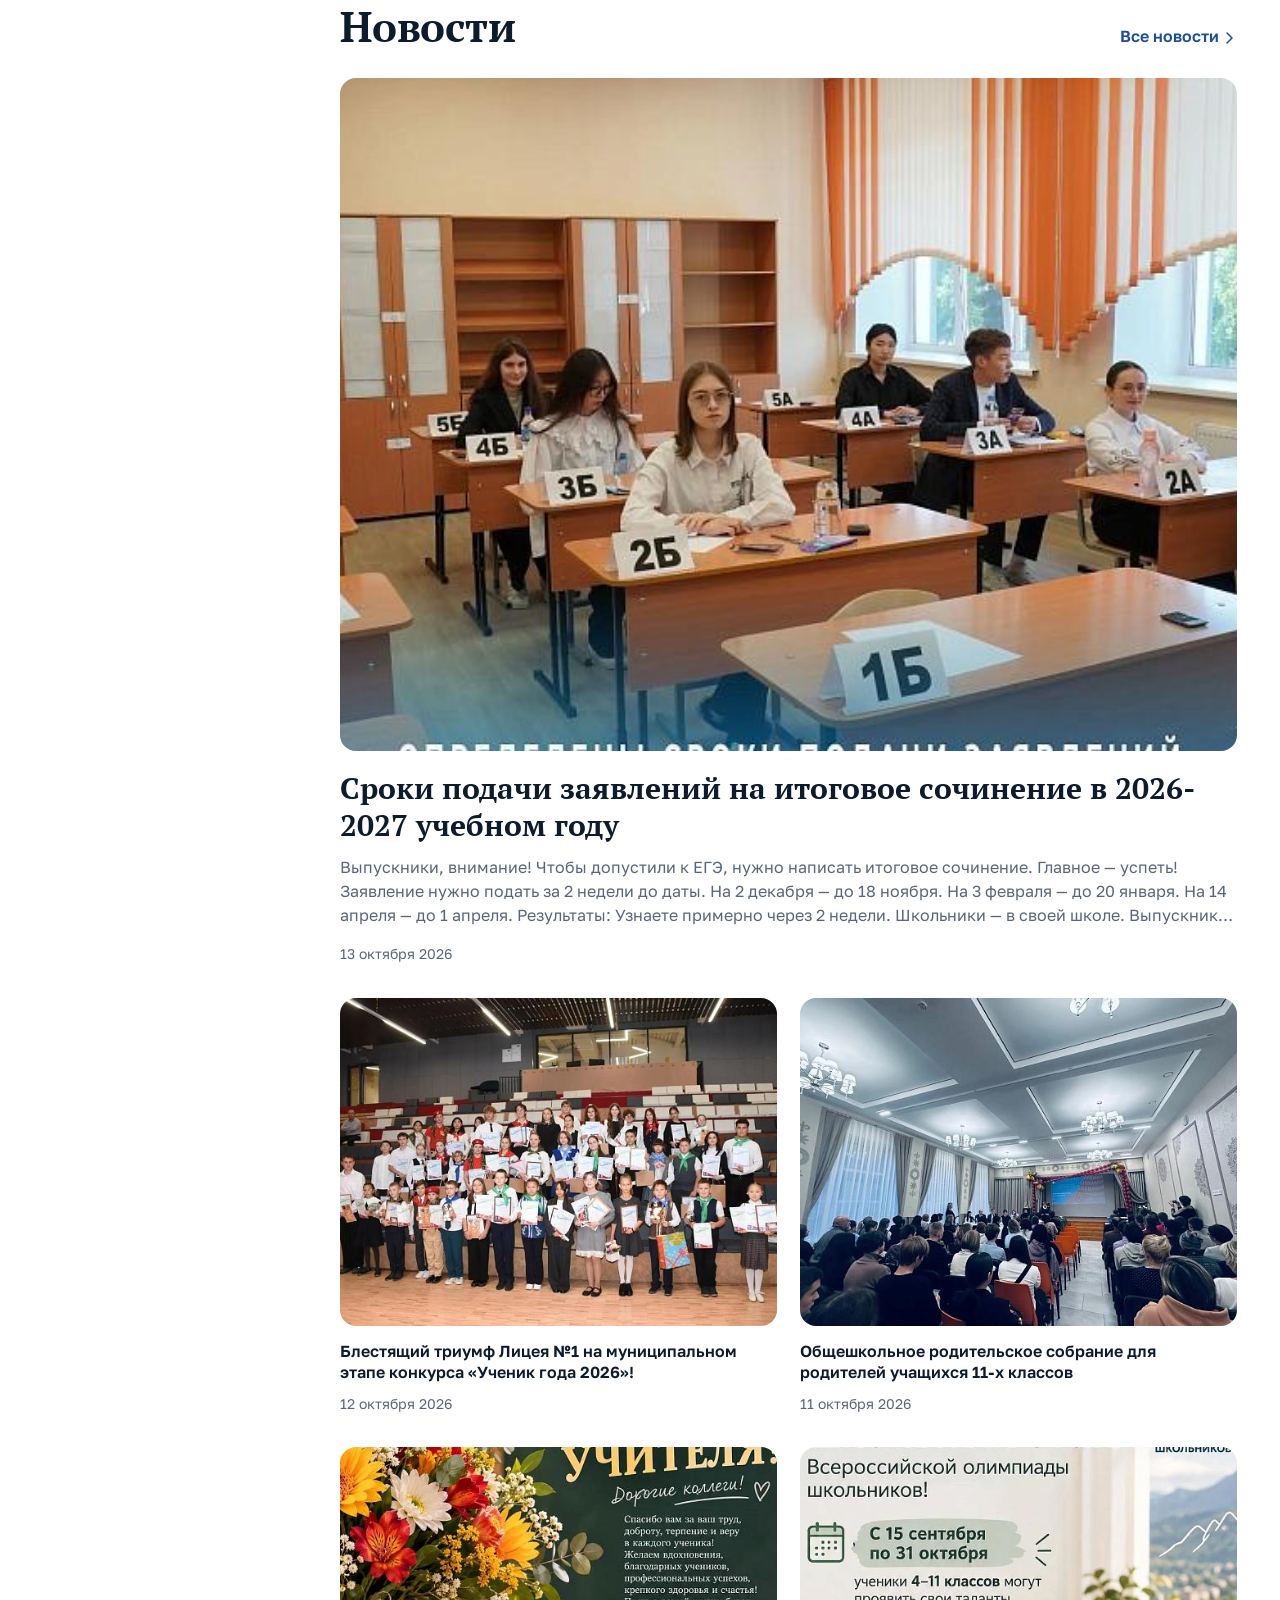
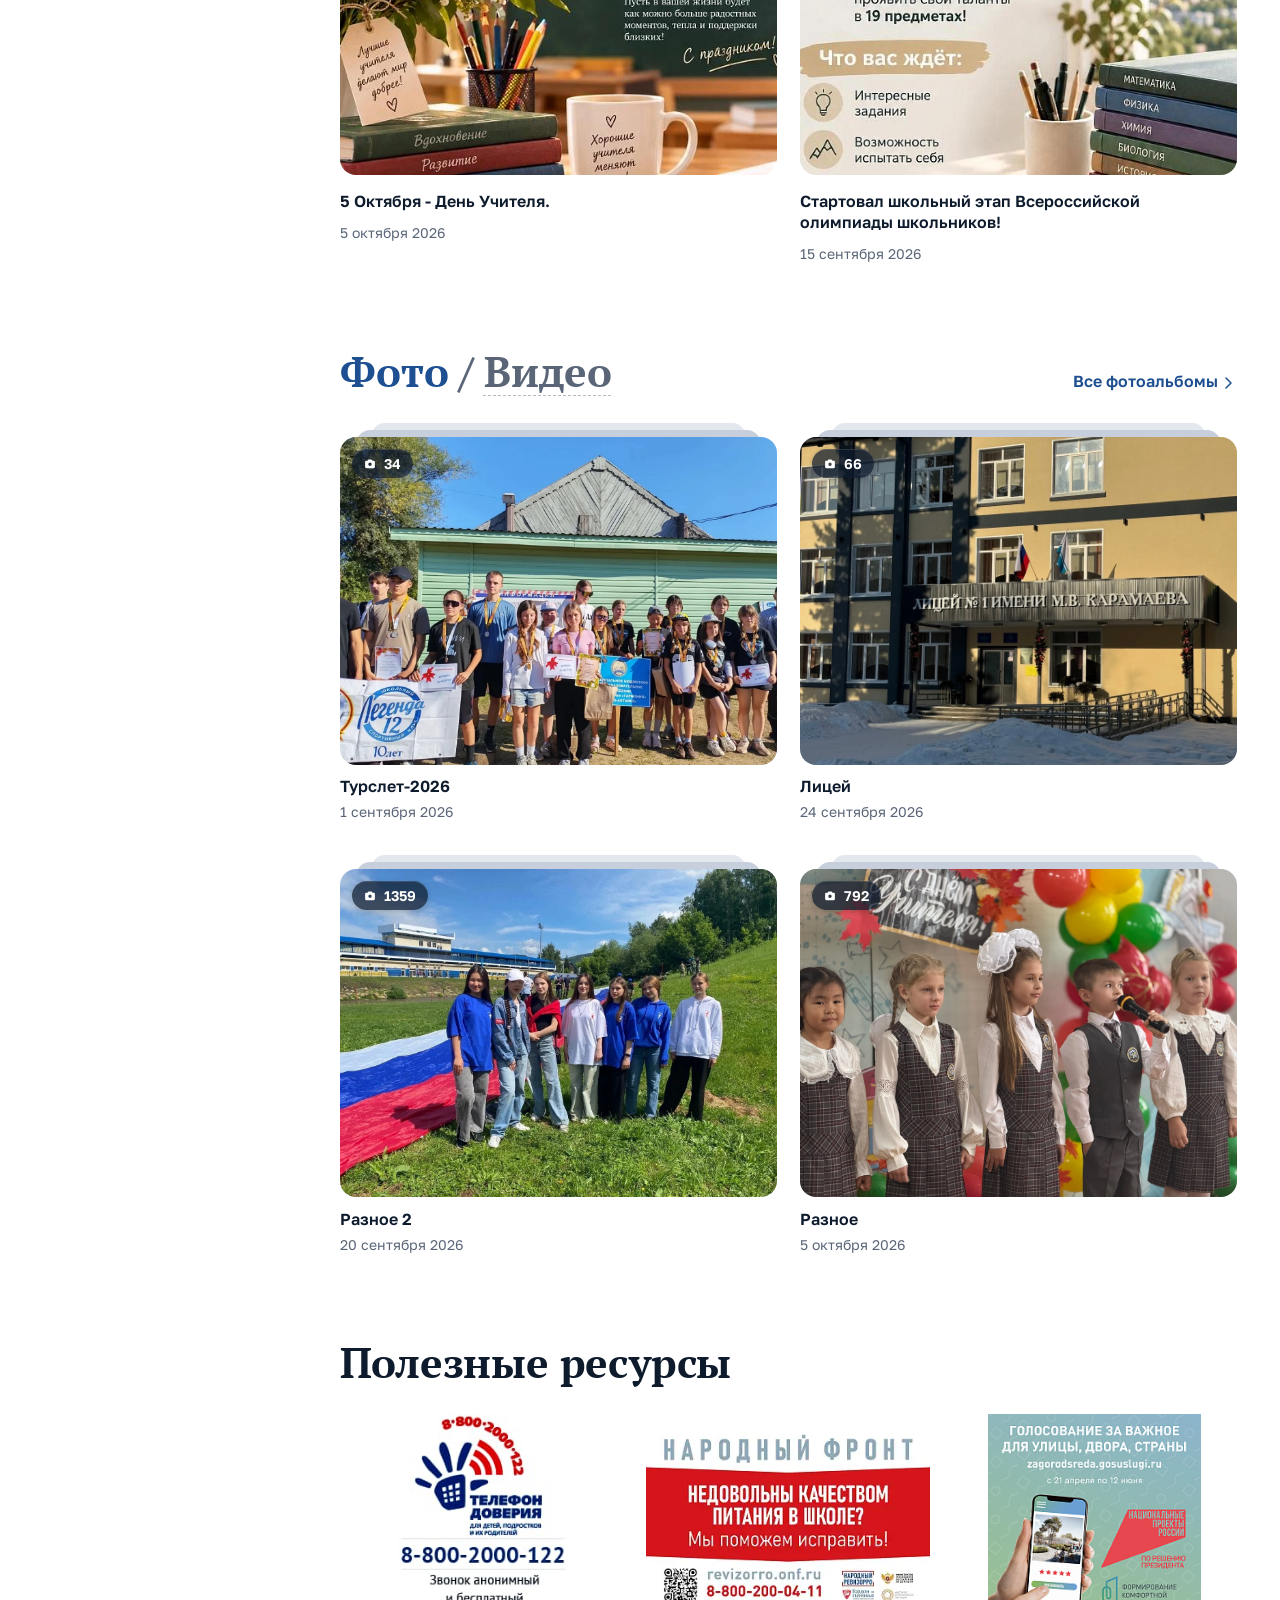
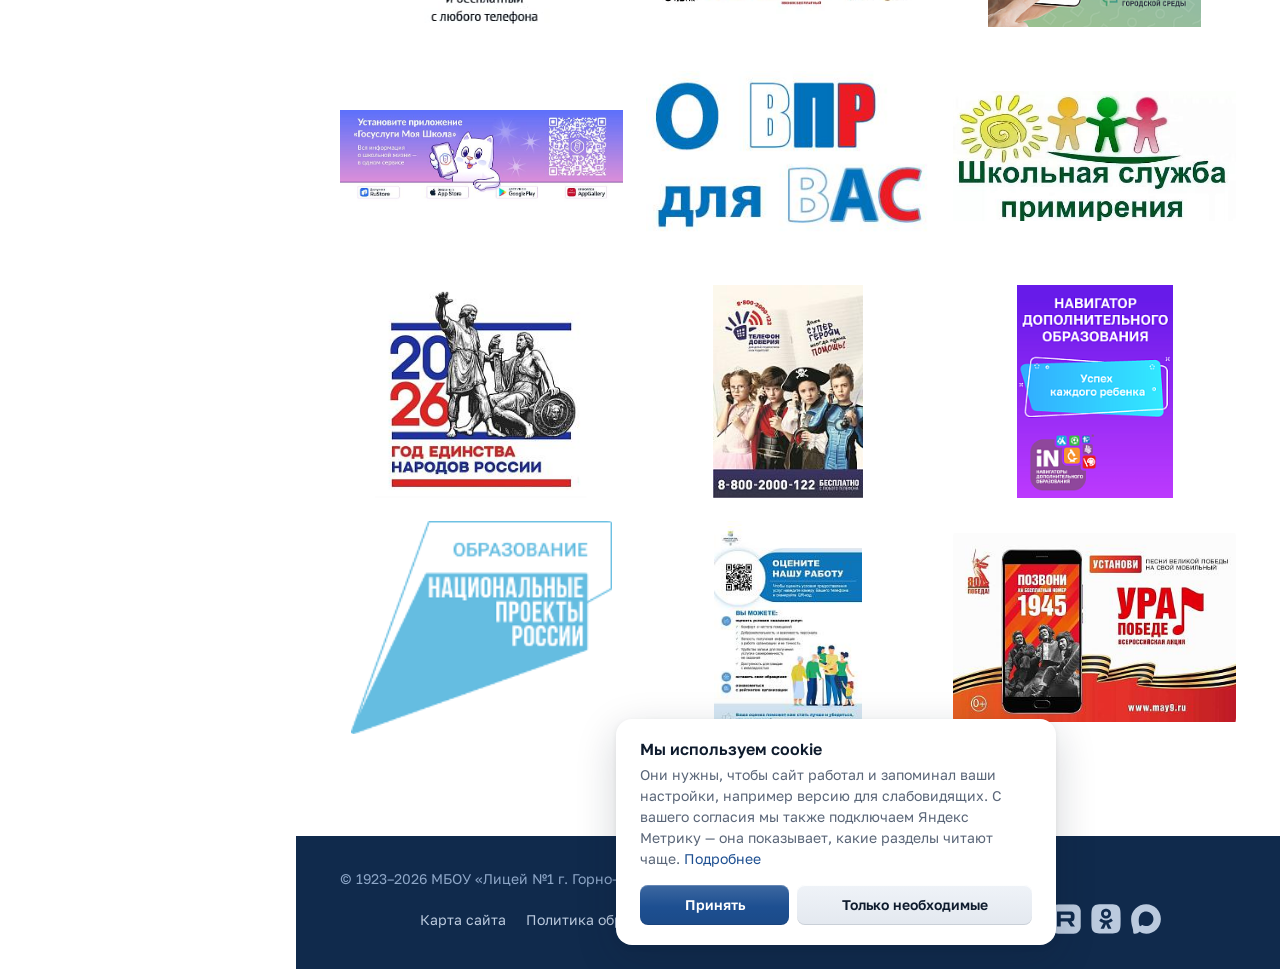
==== commit d7ef4f43: "v5: поиск и 404, элементы форм, аудит перед передачей; шрифты и Fancybox в проекте Co-Authored-By: C" ====
--- a/index.html
+++ b/index.html
@@ -5,12 +5,10 @@
   <meta name="robots" content="noindex, nofollow">
   <meta name="viewport" content="width=device-width, initial-scale=1.0">
   <title>Лицей №1 им. М.В. Карамаева — демо главной (v5)</title>
-  <link rel="preconnect" href="https://fonts.googleapis.com">
-  <link rel="preconnect" href="https://fonts.gstatic.com" crossorigin>
-  <link href="https://fonts.googleapis.com/css2?family=Golos+Text:wght@400;500;600;700&family=PT+Serif:wght@400;700&display=swap" rel="stylesheet">
+  <link rel="stylesheet" href="fonts/fonts.css"><!-- шрифты — с сервера сайта -->
   <link rel="stylesheet" href="tokens.css">
   <link rel="stylesheet" href="site.css">
-  <link rel="stylesheet" href="https://cdn.jsdelivr.net/npm/@fancyapps/ui@6.1.15/dist/fancybox/fancybox.css"><!-- плеер видео Fancybox -->
+  <link rel="stylesheet" href="vendor/fancybox/fancybox.css"><!-- плеер видео Fancybox -->
   <link rel="stylesheet" href="demo-look.css"><!-- только для демо -->
   <script src="demo-look.js"></script><!-- только для демо; первым — сохранённые цвета применяются до отрисовки -->
   <script src="a11y.js"></script><!-- версия для слабовидящих: сохранённые настройки — до отрисовки -->
@@ -30,35 +28,37 @@
       <!-- h1 главной: видимого заголовка у главной нет по дизайну, но поисковикам и скринридерам он нужен -->
       <h1 class="sr-only">Официальный сайт МБОУ «Лицей №1 имени М.В. Карамаева города Горно-Алтайска»</h1>
 
-      <!-- ================= СЛАЙДЕР НА ВСЮ ШИРИНУ: главные сообщения, заголовок и дата — поверх картинки (заголовки слайдов — h2) ================= -->
+      <!-- ================= СЛАЙДЕР НА ВСЮ ШИРИНУ: главные сообщения, заголовок и дата — поверх картинки (заголовки слайдов — h2) =================
+           Картинка первого слайда — в src, у остальных — в data-src: их подставляет site.js, когда слайд показывается (и следующий заранее),
+           в версии для слабовидящих — сразу все. Так главная не качает при открытии картинки всех слайдов -->
       <section class="slider" data-slider aria-roledescription="карусель" aria-label="Главные новости">
         <div class="slides">
           <a class="slide is-active" href="#" aria-roledescription="слайд" aria-label="1 из 7">
-            <div class="slide-media"><img class="bg" src="images/slider/school-wide-16x9.jpg" alt=""><img class="fg" src="images/slider/school-wide-16x9.jpg" alt="Урок биологии: ученики с учительницей изучают строение клетки и экосистемы"></div>
+            <div class="slide-media"><img class="bg" src="images/slider/school-wide-16x9.webp" alt=""><img class="fg" src="images/slider/school-wide-16x9.webp" alt="Урок биологии: ученики с учительницей изучают строение клетки и экосистемы"></div>
             <div class="slide-caption"><time class="slide-date" datetime="2026-11-18">18 ноября 2026</time><h2 class="slide-title">Неделя естественных наук: лицеисты исследуют строение клетки и экосистемы</h2></div>
           </a>
           <a class="slide" href="#" aria-roledescription="слайд" aria-label="2 из 7">
-            <div class="slide-media"><img class="bg" src="images/slider/school-horizontal-4x3.jpg" alt=""><img class="fg" src="images/slider/school-horizontal-4x3.jpg" alt="Ученики выходят из здания школы после уроков"></div>
+            <div class="slide-media"><img class="bg" data-src="images/slider/school-horizontal-4x3.webp" alt=""><img class="fg" data-src="images/slider/school-horizontal-4x3.webp" alt="Ученики выходят из здания школы после уроков"></div>
             <div class="slide-caption"><time class="slide-date" datetime="2026-11-16">16 ноября 2026</time><h2 class="slide-title">После каникул: лицеисты вернулись к занятиям</h2></div>
           </a>
           <a class="slide" href="#" aria-roledescription="слайд" aria-label="3 из 7">
-            <div class="slide-media"><img class="bg" src="images/slider/school-square-1x1.jpg" alt=""><img class="fg" src="images/slider/school-square-1x1.jpg" alt="Ученики беседуют у входа в лицей"></div>
+            <div class="slide-media"><img class="bg" data-src="images/slider/school-square-1x1.webp" alt=""><img class="fg" data-src="images/slider/school-square-1x1.webp" alt="Ученики беседуют у входа в лицей"></div>
             <div class="slide-caption"><time class="slide-date" datetime="2026-11-14">14 ноября 2026</time><h2 class="slide-title">День открытых дверей для будущих пятиклассников</h2></div>
           </a>
           <a class="slide" href="#" aria-roledescription="слайд" aria-label="4 из 7">
-            <div class="slide-media"><img class="bg" src="images/slider/school-vertical-3x4.jpg" alt=""><img class="fg" src="images/slider/school-vertical-3x4.jpg" alt="Ученики с новыми учебниками в классе"></div>
+            <div class="slide-media"><img class="bg" data-src="images/slider/school-vertical-3x4.webp" alt=""><img class="fg" data-src="images/slider/school-vertical-3x4.webp" alt="Ученики с новыми учебниками в классе"></div>
             <div class="slide-caption"><time class="slide-date" datetime="2026-11-10">10 ноября 2026</time><h2 class="slide-title">Школьная библиотека пополнилась новыми учебниками</h2></div>
           </a>
           <a class="slide" href="#" aria-roledescription="слайд" aria-label="5 из 7">
-            <div class="slide-media"><img class="bg" src="images/slider/slider3.jpg" alt=""><img class="fg" src="images/slider/slider3.jpg" alt="Плакат: сроки подачи заявлений на итоговое сочинение"></div>
+            <div class="slide-media"><img class="bg" data-src="images/slider/slider3.webp" alt=""><img class="fg" data-src="images/slider/slider3.webp" alt="Плакат: сроки подачи заявлений на итоговое сочинение"></div>
             <div class="slide-caption"><time class="slide-date">13 октября 2026</time><h2 class="slide-title">Определены сроки подачи заявлений на итоговое сочинение в 2026–2027 учебном году</h2></div>
           </a>
           <a class="slide" href="#" aria-roledescription="слайд" aria-label="6 из 7">
-            <div class="slide-media"><img class="bg" src="images/slider/slider2.jpg" alt=""><img class="fg" src="images/slider/slider2.jpg" alt="Открытка ко Дню учителя"></div>
+            <div class="slide-media"><img class="bg" data-src="images/slider/slider2.webp" alt=""><img class="fg" data-src="images/slider/slider2.webp" alt="Открытка ко Дню учителя"></div>
             <div class="slide-caption"><time class="slide-date">5 октября 2026</time><h2 class="slide-title">С Днём учителя! Поздравляем педагогов лицея</h2></div>
           </a>
           <a class="slide" href="#" aria-roledescription="слайд" aria-label="7 из 7">
-            <div class="slide-media"><img class="bg" src="images/slider/slider1.jpg" alt=""><img class="fg" src="images/slider/slider1.jpg" alt="Логотип Года единства народов России"></div>
+            <div class="slide-media"><img class="bg" data-src="images/slider/slider1.webp" alt=""><img class="fg" data-src="images/slider/slider1.webp" alt="Логотип Года единства народов России"></div>
             <div class="slide-caption"><time class="slide-date">2026</time><h2 class="slide-title">2026 — Год единства народов России</h2></div>
           </a>
         </div>
@@ -90,7 +90,7 @@
 
               <!-- Фото и имя ведут на страницу директора; контакты — отдельные ссылки (вложенные ссылки недопустимы) -->
               <div class="director">
-                <a class="photo" href="#" tabindex="-1" aria-hidden="true"><img src="images/other/director.png" alt=""></a>
+                <a class="photo" href="#" tabindex="-1" aria-hidden="true"><img src="images/other/director.webp" alt=""></a>
                 <div class="body">
                   <a class="name" href="#">Старикова Елена Михайловна</a>
                   <div class="role">Директор</div>
@@ -199,7 +199,7 @@
 <script src="ann-data.js"></script>
 <script src="photo-data.js"></script>
 <script src="video-data.js"></script>
-<script src="https://cdn.jsdelivr.net/npm/@fancyapps/ui@6.1.15/dist/fancybox/fancybox.umd.js"></script>
+<script src="vendor/fancybox/fancybox.umd.js"></script>
 <script src="fancybox-setup.js"></script>
 <script src="page-home.js"></script>
 <script src="site.js"></script>
--- a/fonts/fonts.css
+++ b/fonts/fonts.css
@@ -0,0 +1,223 @@
+/* Шрифты сайта — с сервера сайта, без Google Fonts (IP посетителей не уходит за рубеж).
+   Golos Text — основной текст, PT Serif — заголовки по умолчанию. Подмножества: кириллица и латиница;
+   браузер скачивает только те файлы, символы которых есть на странице (unicode-range) */
+
+/* ===== Golos Text ===== */
+/* cyrillic-ext */
+@font-face {
+  font-family: 'Golos Text';
+  font-style: normal;
+  font-weight: 400;
+  font-display: swap;
+  src: url(golos-text-cyrillic-ext.woff2) format('woff2');
+  unicode-range: U+0460-052F, U+1C80-1C8A, U+20B4, U+2DE0-2DFF, U+A640-A69F, U+FE2E-FE2F;
+}
+/* cyrillic */
+@font-face {
+  font-family: 'Golos Text';
+  font-style: normal;
+  font-weight: 400;
+  font-display: swap;
+  src: url(golos-text-cyrillic.woff2) format('woff2');
+  unicode-range: U+0301, U+0400-045F, U+0490-0491, U+04B0-04B1, U+2116;
+}
+/* latin-ext */
+@font-face {
+  font-family: 'Golos Text';
+  font-style: normal;
+  font-weight: 400;
+  font-display: swap;
+  src: url(golos-text-latin-ext.woff2) format('woff2');
+  unicode-range: U+0100-02BA, U+02BD-02C5, U+02C7-02CC, U+02CE-02D7, U+02DD-02FF, U+0304, U+0308, U+0329, U+1D00-1DBF, U+1E00-1E9F, U+1EF2-1EFF, U+2020, U+20A0-20AB, U+20AD-20C4, U+2113, U+2C60-2C7F, U+A720-A7FF;
+}
+/* latin */
+@font-face {
+  font-family: 'Golos Text';
+  font-style: normal;
+  font-weight: 400;
+  font-display: swap;
+  src: url(golos-text-latin.woff2) format('woff2');
+  unicode-range: U+0000-00FF, U+0131, U+0152-0153, U+02BB-02BC, U+02C6, U+02DA, U+02DC, U+0304, U+0308, U+0329, U+2000-206F, U+20AC, U+2122, U+2191, U+2193, U+2212, U+2215, U+FEFF, U+FFFD;
+}
+/* cyrillic-ext */
+@font-face {
+  font-family: 'Golos Text';
+  font-style: normal;
+  font-weight: 500;
+  font-display: swap;
+  src: url(golos-text-cyrillic-ext.woff2) format('woff2');
+  unicode-range: U+0460-052F, U+1C80-1C8A, U+20B4, U+2DE0-2DFF, U+A640-A69F, U+FE2E-FE2F;
+}
+/* cyrillic */
+@font-face {
+  font-family: 'Golos Text';
+  font-style: normal;
+  font-weight: 500;
+  font-display: swap;
+  src: url(golos-text-cyrillic.woff2) format('woff2');
+  unicode-range: U+0301, U+0400-045F, U+0490-0491, U+04B0-04B1, U+2116;
+}
+/* latin-ext */
+@font-face {
+  font-family: 'Golos Text';
+  font-style: normal;
+  font-weight: 500;
+  font-display: swap;
+  src: url(golos-text-latin-ext.woff2) format('woff2');
+  unicode-range: U+0100-02BA, U+02BD-02C5, U+02C7-02CC, U+02CE-02D7, U+02DD-02FF, U+0304, U+0308, U+0329, U+1D00-1DBF, U+1E00-1E9F, U+1EF2-1EFF, U+2020, U+20A0-20AB, U+20AD-20C4, U+2113, U+2C60-2C7F, U+A720-A7FF;
+}
+/* latin */
+@font-face {
+  font-family: 'Golos Text';
+  font-style: normal;
+  font-weight: 500;
+  font-display: swap;
+  src: url(golos-text-latin.woff2) format('woff2');
+  unicode-range: U+0000-00FF, U+0131, U+0152-0153, U+02BB-02BC, U+02C6, U+02DA, U+02DC, U+0304, U+0308, U+0329, U+2000-206F, U+20AC, U+2122, U+2191, U+2193, U+2212, U+2215, U+FEFF, U+FFFD;
+}
+/* cyrillic-ext */
+@font-face {
+  font-family: 'Golos Text';
+  font-style: normal;
+  font-weight: 600;
+  font-display: swap;
+  src: url(golos-text-cyrillic-ext.woff2) format('woff2');
+  unicode-range: U+0460-052F, U+1C80-1C8A, U+20B4, U+2DE0-2DFF, U+A640-A69F, U+FE2E-FE2F;
+}
+/* cyrillic */
+@font-face {
+  font-family: 'Golos Text';
+  font-style: normal;
+  font-weight: 600;
+  font-display: swap;
+  src: url(golos-text-cyrillic.woff2) format('woff2');
+  unicode-range: U+0301, U+0400-045F, U+0490-0491, U+04B0-04B1, U+2116;
+}
+/* latin-ext */
+@font-face {
+  font-family: 'Golos Text';
+  font-style: normal;
+  font-weight: 600;
+  font-display: swap;
+  src: url(golos-text-latin-ext.woff2) format('woff2');
+  unicode-range: U+0100-02BA, U+02BD-02C5, U+02C7-02CC, U+02CE-02D7, U+02DD-02FF, U+0304, U+0308, U+0329, U+1D00-1DBF, U+1E00-1E9F, U+1EF2-1EFF, U+2020, U+20A0-20AB, U+20AD-20C4, U+2113, U+2C60-2C7F, U+A720-A7FF;
+}
+/* latin */
+@font-face {
+  font-family: 'Golos Text';
+  font-style: normal;
+  font-weight: 600;
+  font-display: swap;
+  src: url(golos-text-latin.woff2) format('woff2');
+  unicode-range: U+0000-00FF, U+0131, U+0152-0153, U+02BB-02BC, U+02C6, U+02DA, U+02DC, U+0304, U+0308, U+0329, U+2000-206F, U+20AC, U+2122, U+2191, U+2193, U+2212, U+2215, U+FEFF, U+FFFD;
+}
+/* cyrillic-ext */
+@font-face {
+  font-family: 'Golos Text';
+  font-style: normal;
+  font-weight: 700;
+  font-display: swap;
+  src: url(golos-text-cyrillic-ext.woff2) format('woff2');
+  unicode-range: U+0460-052F, U+1C80-1C8A, U+20B4, U+2DE0-2DFF, U+A640-A69F, U+FE2E-FE2F;
+}
+/* cyrillic */
+@font-face {
+  font-family: 'Golos Text';
+  font-style: normal;
+  font-weight: 700;
+  font-display: swap;
+  src: url(golos-text-cyrillic.woff2) format('woff2');
+  unicode-range: U+0301, U+0400-045F, U+0490-0491, U+04B0-04B1, U+2116;
+}
+/* latin-ext */
+@font-face {
+  font-family: 'Golos Text';
+  font-style: normal;
+  font-weight: 700;
+  font-display: swap;
+  src: url(golos-text-latin-ext.woff2) format('woff2');
+  unicode-range: U+0100-02BA, U+02BD-02C5, U+02C7-02CC, U+02CE-02D7, U+02DD-02FF, U+0304, U+0308, U+0329, U+1D00-1DBF, U+1E00-1E9F, U+1EF2-1EFF, U+2020, U+20A0-20AB, U+20AD-20C4, U+2113, U+2C60-2C7F, U+A720-A7FF;
+}
+/* latin */
+@font-face {
+  font-family: 'Golos Text';
+  font-style: normal;
+  font-weight: 700;
+  font-display: swap;
+  src: url(golos-text-latin.woff2) format('woff2');
+  unicode-range: U+0000-00FF, U+0131, U+0152-0153, U+02BB-02BC, U+02C6, U+02DA, U+02DC, U+0304, U+0308, U+0329, U+2000-206F, U+20AC, U+2122, U+2191, U+2193, U+2212, U+2215, U+FEFF, U+FFFD;
+}
+
+/* ===== PT Serif ===== */
+/* cyrillic-ext */
+@font-face {
+  font-family: 'PT Serif';
+  font-style: normal;
+  font-weight: 400;
+  font-display: swap;
+  src: url(pt-serif-cyrillic-ext-400.woff2) format('woff2');
+  unicode-range: U+0460-052F, U+1C80-1C8A, U+20B4, U+2DE0-2DFF, U+A640-A69F, U+FE2E-FE2F;
+}
+/* cyrillic */
+@font-face {
+  font-family: 'PT Serif';
+  font-style: normal;
+  font-weight: 400;
+  font-display: swap;
+  src: url(pt-serif-cyrillic-400.woff2) format('woff2');
+  unicode-range: U+0301, U+0400-045F, U+0490-0491, U+04B0-04B1, U+2116;
+}
+/* latin-ext */
+@font-face {
+  font-family: 'PT Serif';
+  font-style: normal;
+  font-weight: 400;
+  font-display: swap;
+  src: url(pt-serif-latin-ext-400.woff2) format('woff2');
+  unicode-range: U+0100-02BA, U+02BD-02C5, U+02C7-02CC, U+02CE-02D7, U+02DD-02FF, U+0304, U+0308, U+0329, U+1D00-1DBF, U+1E00-1E9F, U+1EF2-1EFF, U+2020, U+20A0-20AB, U+20AD-20C4, U+2113, U+2C60-2C7F, U+A720-A7FF;
+}
+/* latin */
+@font-face {
+  font-family: 'PT Serif';
+  font-style: normal;
+  font-weight: 400;
+  font-display: swap;
+  src: url(pt-serif-latin-400.woff2) format('woff2');
+  unicode-range: U+0000-00FF, U+0131, U+0152-0153, U+02BB-02BC, U+02C6, U+02DA, U+02DC, U+0304, U+0308, U+0329, U+2000-206F, U+20AC, U+2122, U+2191, U+2193, U+2212, U+2215, U+FEFF, U+FFFD;
+}
+/* cyrillic-ext */
+@font-face {
+  font-family: 'PT Serif';
+  font-style: normal;
+  font-weight: 700;
+  font-display: swap;
+  src: url(pt-serif-cyrillic-ext-700.woff2) format('woff2');
+  unicode-range: U+0460-052F, U+1C80-1C8A, U+20B4, U+2DE0-2DFF, U+A640-A69F, U+FE2E-FE2F;
+}
+/* cyrillic */
+@font-face {
+  font-family: 'PT Serif';
+  font-style: normal;
+  font-weight: 700;
+  font-display: swap;
+  src: url(pt-serif-cyrillic-700.woff2) format('woff2');
+  unicode-range: U+0301, U+0400-045F, U+0490-0491, U+04B0-04B1, U+2116;
+}
+/* latin-ext */
+@font-face {
+  font-family: 'PT Serif';
+  font-style: normal;
+  font-weight: 700;
+  font-display: swap;
+  src: url(pt-serif-latin-ext-700.woff2) format('woff2');
+  unicode-range: U+0100-02BA, U+02BD-02C5, U+02C7-02CC, U+02CE-02D7, U+02DD-02FF, U+0304, U+0308, U+0329, U+1D00-1DBF, U+1E00-1E9F, U+1EF2-1EFF, U+2020, U+20A0-20AB, U+20AD-20C4, U+2113, U+2C60-2C7F, U+A720-A7FF;
+}
+/* latin */
+@font-face {
+  font-family: 'PT Serif';
+  font-style: normal;
+  font-weight: 700;
+  font-display: swap;
+  src: url(pt-serif-latin-700.woff2) format('woff2');
+  unicode-range: U+0000-00FF, U+0131, U+0152-0153, U+02BB-02BC, U+02C6, U+02DA, U+02DC, U+0304, U+0308, U+0329, U+2000-206F, U+20AC, U+2122, U+2191, U+2193, U+2212, U+2215, U+FEFF, U+FFFD;
+}
--- a/tokens.css
+++ b/tokens.css
@@ -419,6 +419,12 @@
   --side-bg: #8a1550; --side-text: #fff1f8; --side-text-secondary: #f2cbdf; --side-label: #e5acc9; --side-icon: #e5acc9; --side-accent: #ffc6e2; --side-hover: #a02a67; --side-active: #a02a67;
   --shadow-rgb: 58 18 40;
 }
+
+/* ---------- 8а. Скругления и шрифт заголовков — настройки внешнего вида ----------
+   Как и тема, включаются на <html>: скругления — атрибутом data-radius (без атрибута — средние, из раздела 5),
+   шрифт заголовков — подключением файла fonts/head-<шрифт>.css (без файла — PT Serif): в файле и шрифт, и --font-head */
+:root[data-radius="lg"] { --radius-md: 16px; --radius-lg: 22px; }   /* большие */
+:root[data-radius="sm"] { --radius-md: 6px;  --radius-lg: 8px; }    /* малые */
 
 
 /* ============================================================
--- a/site.css
+++ b/site.css
@@ -177,7 +177,7 @@
 
 /* ================= 4. Сайдбар ================= */
 /* Меню строится из NAV (school-data.js) скриптом layout.js; раскрытие разделов — site.js */
-/* Сайдбар — колонка во всю высоту экрана: сверху прокручиваемая часть (логотип и меню, .side-scroll), снизу кнопки (.side-tools) */
+/* Сайдбар — колонка во всю высоту экрана; прокручивается целиком (.side-scroll): логотип, меню, под ним кнопки (.side-tools) */
 .sidebar {
   position: sticky; top: 0;
   height: 100vh;
@@ -250,20 +250,20 @@
 .nav .nav-sub .nav-sub { margin-left: var(--space-16); border-left: 1px solid color-mix(in srgb, var(--side-text) 14%, transparent); }
 .nav-sub .nav-item.is-open > .nav-sub-wrap > .nav-sub { margin-top: var(--space-4); margin-bottom: var(--space-8); }
 
-/* «Версия для слабовидящих» и «Войти» — внизу сайдбара, вне прокрутки (на всех ширинах) */
+/* «Версия для слабовидящих» и под ней «Войти» — в конце меню, без своей подложки; прокручиваются вместе с меню */
 .side-tools {
-  display: grid; grid-template-columns: minmax(0, 1fr) auto; gap: var(--space-8);
-  position: relative; flex-shrink: 0;
-  padding: var(--space-12) var(--space-16) calc(var(--space-12) + env(safe-area-inset-bottom));
-  background: var(--side-active); box-shadow: 0 -8px 24px rgb(var(--shadow-rgb) / .08);   /* тень вместо линии-разделителя */
+  display: grid; justify-items: start; gap: var(--space-8);
+  margin-top: calc(var(--space-24) - var(--space-48));   /* у меню снизу 48px — кнопки ближе к нему */
+  padding: 0 calc(var(--space-16) - 10px) calc(var(--space-32) + env(safe-area-inset-bottom));   /* 10px — зазор под полосу прокрутки, как у меню */
   /* кнопки внутри — цветами меню, как в подвале: компоненты те же, роли переназначены только здесь */
   color: var(--side-text); --text-primary: var(--side-text); --text-brand: var(--side-accent); --focus: var(--side-accent);
-  --fill-subtle: color-mix(in srgb, var(--side-text) 6%, var(--side-active)); --fill-muted: color-mix(in srgb, var(--side-text) 12%, var(--side-active));
-  --fill-strong: color-mix(in srgb, var(--side-text) 28%, var(--side-active)); --fill-stronger: color-mix(in srgb, var(--side-text) 40%, var(--side-active));
-  --hl-soft: inset 0 1px 0 color-mix(in srgb, #fff 16%, var(--side-active));
-}
-.side-tools .btn-a11y { justify-content: flex-start; padding: 0 var(--space-4); }
-.side-tools .btn-secondary { align-self: center; }   /* «Войти» — обычного размера 40px */
+  /* заливки кнопок — от цвета текста меню на его фоне: и на светлом, и на тёмном цветном сайдбаре кнопка видна одинаково; --fill-medium — для наведения */
+  --fill-subtle: color-mix(in srgb, var(--side-text) 8%, var(--side-bg)); --fill-muted: color-mix(in srgb, var(--side-text) 14%, var(--side-bg)); --fill-medium: color-mix(in srgb, var(--side-text) 20%, var(--side-bg));
+  --fill-strong: color-mix(in srgb, var(--side-text) 28%, var(--side-bg)); --fill-stronger: color-mix(in srgb, var(--side-text) 40%, var(--side-bg));
+  --hl-soft: inset 0 1px 0 color-mix(in srgb, #fff 16%, var(--side-bg));
+}
+.side-tools .btn-a11y { justify-content: flex-start; padding: 0 var(--space-12); }   /* переключатель — вровень с текстом пунктов меню */
+.side-tools .btn-secondary { margin-left: var(--space-12); }   /* «Войти» — обычного размера 40px, тоже вровень с пунктами */
 
 .scrim { display: none; }
 
@@ -402,9 +402,9 @@
 /* Телефон: невидимые зоны нажатия ~44px вокруг мелких ссылок — размеры и отступы на экране не меняются.
    Зона — невидимый ::after шире ссылки (у одноцветных иконок маска — на ::before, саму ссылку она не обрезает) */
 @media (max-width: 767px) {
-  .socials a, .footer-bottom nav > a, .director-contacts a { position: relative; }
+  .socials a, .footer-bottom nav > :is(a, button), .director-contacts a { position: relative; }
   .socials a::after { content: ""; position: absolute; inset: calc((32px - var(--size-tap)) / 2); }
-  .footer-bottom nav > a::after, .director-contacts a::after { content: ""; position: absolute; inset: calc((1lh - var(--size-tap)) / 2) 0; }
+  .footer-bottom nav > :is(a, button)::after, .director-contacts a::after { content: ""; position: absolute; inset: calc((1lh - var(--size-tap)) / 2) 0; }
 }
 
 
@@ -629,11 +629,10 @@
 }
 .ann-list > :nth-child(n+4) { display: none; }
 /* карточка: дата и время, заголовок целиком, текст — не больше 3 строк; ссылка — вся карточка */
-.ann-card { display: flex; flex-direction: column; gap: var(--space-8); color: var(--text-primary); text-decoration: none !important; }
-/* дата одной строкой: «22 октября 2026 в 12:10», время — серым */
-.ann-date { font-size: var(--fs-14); line-height: 1.4; font-weight: 500; color: var(--text-brand); }
-.ann-date .t { color: var(--text-secondary); font-weight: 400; }
-.ann-title { font: var(--type-title); transition: color .2s; }
+.ann-card { display: flex; flex-direction: column; gap: var(--space-4); color: var(--text-primary); text-decoration: none !important; }
+/* дата и время одной строкой, одним шрифтом: «22 октября 2026 в 12:10» — серым */
+.ann-date { font-size: var(--fs-14); line-height: 1.4; font-weight: 400; color: var(--text-secondary); }
+.ann-title { font: var(--type-title); line-height: 1.5; transition: color .2s; }   /* межстрочный — как у текста объявления (1.5), а не 1.3 карточек */
 .ann-card:hover .ann-title { color: var(--text-brand); transition-duration: 0s; }
 .ann-text {
   margin: var(--space-2) 0 0; font-size: var(--fs-16); line-height: 1.5; color: var(--text-secondary);
@@ -915,9 +914,10 @@
    Кнопку показывает site.js, только если текст длиннее 10 строк; на больших экранах её нет */
 .about-clamp { font: var(--type-prose); }   /* тот же межстрочный, что у абзацев: 10lh — ровно 10 их строк */
 .about-toggle { margin-right: var(--space-24); padding: 0; border: 0; background: none; font-family: inherit; cursor: pointer; }
-.about-toggle[aria-expanded="true"] .i { transform: rotate(180deg); }
-.about-toggle:hover .i { transform: translateY(2px); }
-.about-toggle[aria-expanded="true"]:hover .i { transform: rotate(180deg) translateY(2px); }
+/* стрелка без анимации: «вниз» — свёрнуто, «вверх» — развёрнуто. Сдвиг стрелки при наведении у .more здесь отключён:
+   на телефоне наведение «залипает» после нажатия, и стрелка стояла бы криво */
+.about-toggle .i, .about-toggle:hover .i { transform: none; transition: none; }
+.about-toggle[aria-expanded="true"] .i, .about-toggle[aria-expanded="true"]:hover .i { transform: rotate(180deg); }
 .about-toggle[hidden] { display: none; }   /* у .more свой display — без этого атрибут hidden не сработал бы */
 @media (min-width: 768px) { .about-toggle { display: none; } }   /* на планшете и ПК текст целиком — кнопки нет */
 @media (max-width: 767px) {
@@ -1097,6 +1097,9 @@
 .footer-bottom { display: flex; flex-wrap: wrap; align-items: center; gap: var(--space-12) var(--space-32); font-size: var(--fs-14); color: var(--text-inverse-tertiary); }
 .footer-bottom nav { display: flex; flex-wrap: wrap; gap: var(--space-8) var(--space-20); margin-left: auto; }   /* «Карта сайта» и соцсети вместе у правого края */
 .footer-bottom a { color: var(--text-inverse-secondary); }
+/* «Настройки cookie» — кнопка (открывает окно, а не страницу), выглядит как соседние ссылки */
+.footer-link { padding: 0; border: 0; background: none; font: inherit; color: var(--text-inverse-secondary); cursor: pointer; }
+.footer-link:hover { text-decoration: underline; }
 .footer-bottom .socials { gap: var(--space-4); }   /* у иконок свои поля ~3px — видимый просвет ~11px */
 @container footer (max-width: 639px) { .footer-bottom nav { margin-left: 0; } }   /* на телефоне всё столбиком по левому краю */
 @container footer (min-width: 640px) { .footer-bottom { padding-right: var(--space-72); } }   /* справа внизу — плавающая кнопка демо-настроек, соцсети под неё не заходят */
@@ -1183,6 +1186,8 @@
   .a11y-exit-text, .a11y-long { display: none; }
   .a11y-short { display: inline; }
 }
+/* самые узкие телефоны (320px): три кнопки в строку не помещаются — «Свернуть» уходит на вторую строку, а не за край экрана */
+@container main (max-width: 359px) { .a11y-head { flex-wrap: wrap; } }
 
 /* ----- общее: интервалы, фокус, ссылки, без анимаций и украшений ----- */
 html[data-a11y] body * { transition: none !important; animation: none !important; }
@@ -1195,13 +1200,22 @@
 html[data-a11y] :is(.look-fab, #look) { display: none !important; }
 /* контакты в шапке и баннер Госуслуг при крупном шрифте переносятся, а не уходят за край */
 html[data-a11y] .topbar, html[data-a11y] .tb-contacts { flex-wrap: wrap !important; }
+/* крупные заголовки: длинное слово («персональных») может не поместиться в ширину телефона — переносим по слогам, а если нельзя — по буквам */
+html[data-a11y] :is(h1, h2, h3, h4, .card-title, .ann-title) { hyphens: auto; overflow-wrap: anywhere; }   /* anywhere — и в строке с кнопкой (шапка секции) заголовок сжимается, а не выталкивает её */
+html[data-a11y] .card .body { min-width: 0; }   /* карточка в строку (фото слева): длинное слово не растягивает текстовую часть шире экрана */
 html[data-a11y] .tb-contacts .tbc-item { flex-shrink: 1 !important; min-width: 0; }
+/* телефон: при крупном тексте подпись и значение в строку не помещаются (телефон не переносится) — подпись над значением, без точек-выносок */
+@media (max-width: 767px) {
+  html[data-a11y] .tbc-item { flex-direction: column; align-items: flex-start; gap: 0; }
+  html[data-a11y] .tbc-item::before { display: none; }
+  html[data-a11y] .tbc-value { text-align: left; }
+}
 html[data-a11y] .brand-name { max-width: none; font-size: min(var(--fs-16), 22px); }
 /* кнопки растут вместе с текстом: высота — не меньше обычной, а не ровно обычная (иначе крупный текст вылезает за кнопку и плашку) */
 html[data-a11y] .btn:not(.btn-icon) { height: auto; min-height: var(--size-control); padding-block: var(--space-8); }
 html[data-a11y] .btn-lg:not(.btn-icon) { min-height: var(--size-control-lg); }
-/* плашка «Слабовидящим / Войти» внизу сайдбара: вместо тени — линия сверху */
-html[data-a11y] .side-tools { box-shadow: none; border-top: 2px solid var(--text-primary); display: flex; flex-wrap: wrap; align-items: center; justify-content: space-between; }   /* крупный текст: «Войти» уходит на следующую строку, а не наезжает */
+/* «Слабовидящим / Войти» в конце меню: отделены от него линией сверху */
+html[data-a11y] .side-tools { margin-top: 0; padding-top: var(--space-24); border-top: 2px solid var(--text-primary); }
 /* сайдбар отделён от страницы линией справа, поле поиска — рамкой */
 html[data-a11y] .sidebar { border-right: 2px solid var(--text-primary); }
 html[data-a11y] .search input { border: 2px solid var(--text-primary); }
@@ -1293,8 +1307,133 @@
 /* ================= 25. Объявления: лента ================= */
 /* одна колонка шириной как текст статьи; объявления сгруппированы по месяцам: название месяца — над объявлениями, без линий.
    Карточки — те же .ann-card, что на главной, промежутки между ними — как на главной (32px); между месяцами — заметно больше */
-.ann-feed { max-width: 720px; display: grid; gap: clamp(var(--space-56), 4.4vw, var(--space-96)); }
-.ann-month { margin: 0 0 var(--space-24); font: var(--type-h4); color: var(--text-secondary); }
+.ann-feed { max-width: 720px; display: grid; gap: calc(clamp(var(--space-56), 4.4vw, var(--space-96)) * 2 / 3); }   /* между месяцами: 37–64px */
+/* название месяца — заголовок размера h3, цвета основного текста */
+.ann-month { margin: 0 0 var(--space-24); font: var(--type-h3); }
 .ann-feed .ann-list > li { display: block; }   /* на главной видно только 3 — здесь все */
 /* страница объявления: заголовок «Файлы» — небольшой, как «Объявления» на главной */
 .ann-files h2 { font: var(--type-h4); letter-spacing: normal; }
+
+/* ================= 26. Уведомление о cookie ================= */
+/* Карточка внизу слева от контента (правее сайдбара), без затемнения — сайт остаётся доступен.
+   Появляется, поднимаясь снизу; выбор посетителя хранит site.js. Над плавающей кнопкой демо-настроек, под мобильным меню */
+.cookie-note {
+  position: fixed; z-index: 62; left: calc(var(--size-sidebar) + var(--space-24)); bottom: var(--space-24);
+  width: min(440px, calc(100vw - var(--size-sidebar) - 2 * var(--space-24)));
+  padding: var(--space-20) var(--space-24); border-radius: var(--radius-lg);
+  background: var(--bg-surface); color: var(--text-primary); box-shadow: var(--shadow-panel);
+  transition: opacity .3s ease-out, transform .3s ease-out;
+}
+.cookie-note[hidden] { display: none; }
+.cookie-note:not(.is-shown) { opacity: 0; transform: translateY(var(--space-16)); }
+.cookie-title { margin: 0; font: var(--type-title); }
+.cookie-text { margin: var(--space-4) 0 0; font-size: var(--fs-14); line-height: 1.5; color: var(--text-secondary); }
+.cookie-actions { display: flex; flex-wrap: wrap; gap: var(--space-8); margin-top: var(--space-16); }
+.cookie-actions .btn { flex: 1 1 auto; }
+/* планшет и телефон: сайдбара нет — карточка по всей ширине с полями, кнопки на телефоне — друг под другом во всю ширину */
+@media (max-width: 959px) {
+  .cookie-note { left: var(--space-16); right: var(--space-16); bottom: calc(var(--space-16) + env(safe-area-inset-bottom)); width: auto; max-width: 560px; }
+}
+@media (max-width: 559px) {
+  .cookie-actions { flex-direction: column; }
+}
+/* версия для слабовидящих: цвета схемы, рамка вместо тени */
+html[data-a11y] .cookie-note { box-shadow: none; border: 2px solid var(--text-primary); background: var(--bg-page); }
+html[data-a11y] .cookie-text { color: var(--text-primary); }
+
+/* ================= 27. Поиск и страница 404 ================= */
+/* поле с запросом под заголовком: то же поле .search, что в шапке, и кнопка «Найти» */
+.search-form { display: flex; gap: var(--space-8); max-width: 720px; margin-top: var(--space-24); }
+.search-form .search { flex: 1; min-width: 0; }
+/* результаты — одной колонкой, как лента объявлений; карточка результата — та же .ann-card */
+.search-results { max-width: 720px; }
+.search-summary { margin: 0 0 var(--space-16); color: var(--text-secondary); }
+.search-summary b { color: var(--text-primary); font-weight: 600; }
+/* фильтр по типу: кнопки-«пилюли» с числом результатов; выбранный тип — основная кнопка, остальные — второстепенные */
+.search-filters { display: flex; flex-wrap: wrap; gap: var(--space-8); margin-bottom: var(--space-32); }
+.search-filters .btn { border-radius: var(--radius-full); }
+.search-count { font-weight: 400; opacity: .75; }
+.search-results .ann-list > li { display: block; }   /* на главной видно только 3 — здесь все */
+.search-path { font-size: var(--fs-14); line-height: 1.4; color: var(--text-secondary); }   /* у страниц раздела — путь в меню */
+/* подсветка найденных слов — бледный оттенок темы под словом */
+mark.hl { background: var(--action-subtle); color: inherit; border-radius: 3px; padding: 0 .08em; }
+.search-empty-title { margin: 0 0 var(--space-12); font: var(--type-h4); }
+.search-tips { margin: 0; padding-left: 1.2em; color: var(--text-secondary); }
+.search-tips li + li { margin-top: var(--space-4); }
+@media (max-width: 559px) {
+  .search-filters { flex-wrap: nowrap; overflow-x: auto; scrollbar-width: none; margin-inline: calc(-1 * var(--page-x)); padding-inline: var(--page-x); }   /* телефон: фильтр прокручивается вбок */
+  .search-filters .btn { flex-shrink: 0; }
+}
+
+/* 404: крупный код бледным цветом темы, заголовок, пояснение, поиск, кнопки */
+.e404-code { margin: 0; font: 700 calc(var(--fs-fluid-xl) * 2)/1 var(--font-head); color: color-mix(in srgb, var(--text-brand) 22%, transparent); }
+.e404-text { max-width: 560px; margin: var(--space-16) 0 0; font: var(--type-body-lg); font-weight: 400; color: var(--text-secondary); }
+.e404-actions { display: flex; flex-wrap: wrap; gap: var(--space-8); margin-top: var(--space-24); }
+@media (max-width: 559px) {
+  .search-form { flex-direction: column; }
+  .e404-actions { flex-direction: column; }
+}
+html[data-a11y] .e404-code { color: var(--text-primary); }
+
+/* ================= 28. Формы ================= */
+/* Поле — блок .field: подпись, сам элемент, подсказка или ошибка. Обязательное поле — звёздочка .req в подписи и required у элемента.
+   Ошибка — класс is-error у .field и текст .field-error (у элемента — aria-invalid и aria-describedby на текст ошибки).
+   Размеры и цвета — из токенов: высота как у крупных кнопок, рамка --border-default, фокус — рамка и ореол цвета темы, как у поиска */
+.form { display: grid; gap: var(--space-24); max-width: 640px; }
+.field { display: grid; gap: var(--space-8); min-width: 0; }
+.field-label { font-size: var(--fs-14); font-weight: 600; line-height: 1.3; color: var(--text-primary); }
+.req { color: var(--danger-text); }
+.field-hint { margin: 0; font-size: var(--fs-14); line-height: 1.4; color: var(--text-secondary); }
+.field-error { margin: 0; font-size: var(--fs-14); line-height: 1.4; color: var(--danger-text); }
+/* поле ввода, многострочное поле, список */
+.input, .textarea, .select select {
+  width: 100%; min-height: var(--size-control-lg); padding: 0 var(--space-16);
+  border: 1px solid var(--border-default); border-radius: var(--radius-md); background: var(--bg-surface);
+  font: inherit; font-size: var(--fs-16); line-height: 1.5; color: var(--text-primary);
+  transition: border-color .2s, box-shadow .2s;
+}
+.textarea { min-height: 160px; padding-block: var(--space-12); resize: vertical; display: block; }
+.input::placeholder, .textarea::placeholder { color: var(--text-tertiary); }
+:is(.input, .textarea, .select select):hover { border-color: var(--border-hover); }
+:is(.input, .textarea, .select select):focus { outline: none; border-color: var(--border-focus); box-shadow: 0 0 0 4px var(--action-subtle); }
+:is(.input, .textarea, .select select):disabled { background: var(--fill-subtle); color: var(--text-tertiary); border-color: var(--border-subtle); cursor: not-allowed; }
+.field.is-error :is(.input, .textarea, .select select) { border-color: var(--danger-border); }
+.field.is-error :is(.input, .textarea, .select select):focus { box-shadow: 0 0 0 4px var(--danger-bg); }
+/* список: свой шеврон справа вместо системной стрелки */
+.select { position: relative; }
+.select select { appearance: none; padding-right: var(--space-48); cursor: pointer; }
+.select .i { position: absolute; right: var(--space-16); top: 50%; translate: 0 -50%; --i-size: var(--size-icon-md); color: var(--text-secondary); pointer-events: none; }
+/* флажок и переключатель-вариант: настоящий input скрыт, но в фокусе; рисуем квадрат / круг рядом с текстом.
+   Подпись — весь label, поэтому зона нажатия — вся строка */
+.check { position: relative; display: flex; align-items: flex-start; gap: var(--space-12); font-size: var(--fs-16); line-height: 1.5; color: var(--text-primary); cursor: pointer; }
+.check input { position: absolute; width: 1px; height: 1px; opacity: 0; margin: 0; }
+.check-box {
+  flex: none; display: grid; place-items: center; width: 22px; height: 22px; margin-top: .1em;
+  border: 1.5px solid var(--border-default); border-radius: calc(var(--radius-md) / 2); background: var(--bg-surface);
+  transition: background-color .15s, border-color .15s;
+}
+.check-box .i { --i-size: 16px; color: var(--text-on-brand); opacity: 0; }
+.check input[type="radio"] + .check-box { border-radius: 50%; }
+.check input[type="radio"] + .check-box::after { content: ""; width: 10px; height: 10px; border-radius: 50%; background: var(--text-on-brand); opacity: 0; }
+.check:hover .check-box { border-color: var(--border-hover); }
+.check input:checked + .check-box { background: var(--action); border-color: var(--action); }
+.check input:checked + .check-box .i, .check input[type="radio"]:checked + .check-box::after { opacity: 1; }
+.check input:focus-visible + .check-box { box-shadow: 0 0 0 4px var(--action-subtle); border-color: var(--border-focus); }
+.check input:disabled + .check-box { background: var(--fill-subtle); border-color: var(--border-subtle); }
+.check:has(input:disabled) { color: var(--text-tertiary); cursor: not-allowed; }
+.field.is-error .check-box { border-color: var(--danger-border); }
+.checks { display: grid; gap: var(--space-12); border: 0; margin: 0; padding: 0; min-width: 0; }   /* группа вариантов: fieldset, подпись — legend.field-label */
+.checks > legend { padding: 0; margin-bottom: var(--space-8); }
+/* файл: кнопка «Выбрать файл» и имя выбранного файла (подставляет site.js); сам input скрыт */
+.file { position: relative; display: flex; flex-wrap: wrap; align-items: center; gap: var(--space-12); }
+.file input { position: absolute; width: 1px; height: 1px; opacity: 0; }
+.file .btn { cursor: pointer; }
+.file input:focus-visible + .btn { outline: 2px solid var(--focus); outline-offset: 2px; }
+.file-name { font-size: var(--fs-14); color: var(--text-secondary); overflow-wrap: anywhere; }
+/* низ формы: кнопка отправки и пояснение про обязательные поля */
+.form-actions { display: flex; flex-wrap: wrap; align-items: center; gap: var(--space-12) var(--space-24); }
+.form-note { margin: 0; font-size: var(--fs-14); color: var(--text-secondary); }
+@media (max-width: 559px) { .form-actions .btn { width: 100%; } }
+/* версия для слабовидящих: рамки полей — цветом текста, толще */
+html[data-a11y] :is(.input, .textarea, .select select) { border: 2px solid var(--text-primary); }
+html[data-a11y] .check-box { border: 2px solid var(--text-primary); }
--- a/demo-look.css
+++ b/demo-look.css
@@ -2,12 +2,8 @@
    ТОЛЬКО ДЛЯ ДЕМО: панель «Внешний вид» (плавающая кнопка справа внизу).
    Нужна, чтобы на согласовании подобрать тему, шрифт заголовков и скругления. На настоящий сайт не переносится:
    при переносе удалить demo-look.css, demo-look.js и элемент <demo-look> на страницах.
-   Тему скрипт ставит атрибутом data-theme на <html> (значения — в tokens.css), шрифт — переменной, скругления — атрибутом data-radius
+   Тему скрипт ставит атрибутом data-theme на <html>, скругления — атрибутом data-radius (значения — в tokens.css), шрифт — подключает fonts/head-<шрифт>.css
    ============================================================ */
-
-/* наборы скруглений; по умолчанию — средние, из tokens.css */
-:root[data-radius="lg"] { --radius-md: 16px; --radius-lg: 22px; }
-:root[data-radius="sm"] { --radius-md: 6px;  --radius-lg: 8px; }
 
 .look-fab {
   position: fixed; right: 24px; bottom: 24px; z-index: 60; width: 56px; height: 56px;
